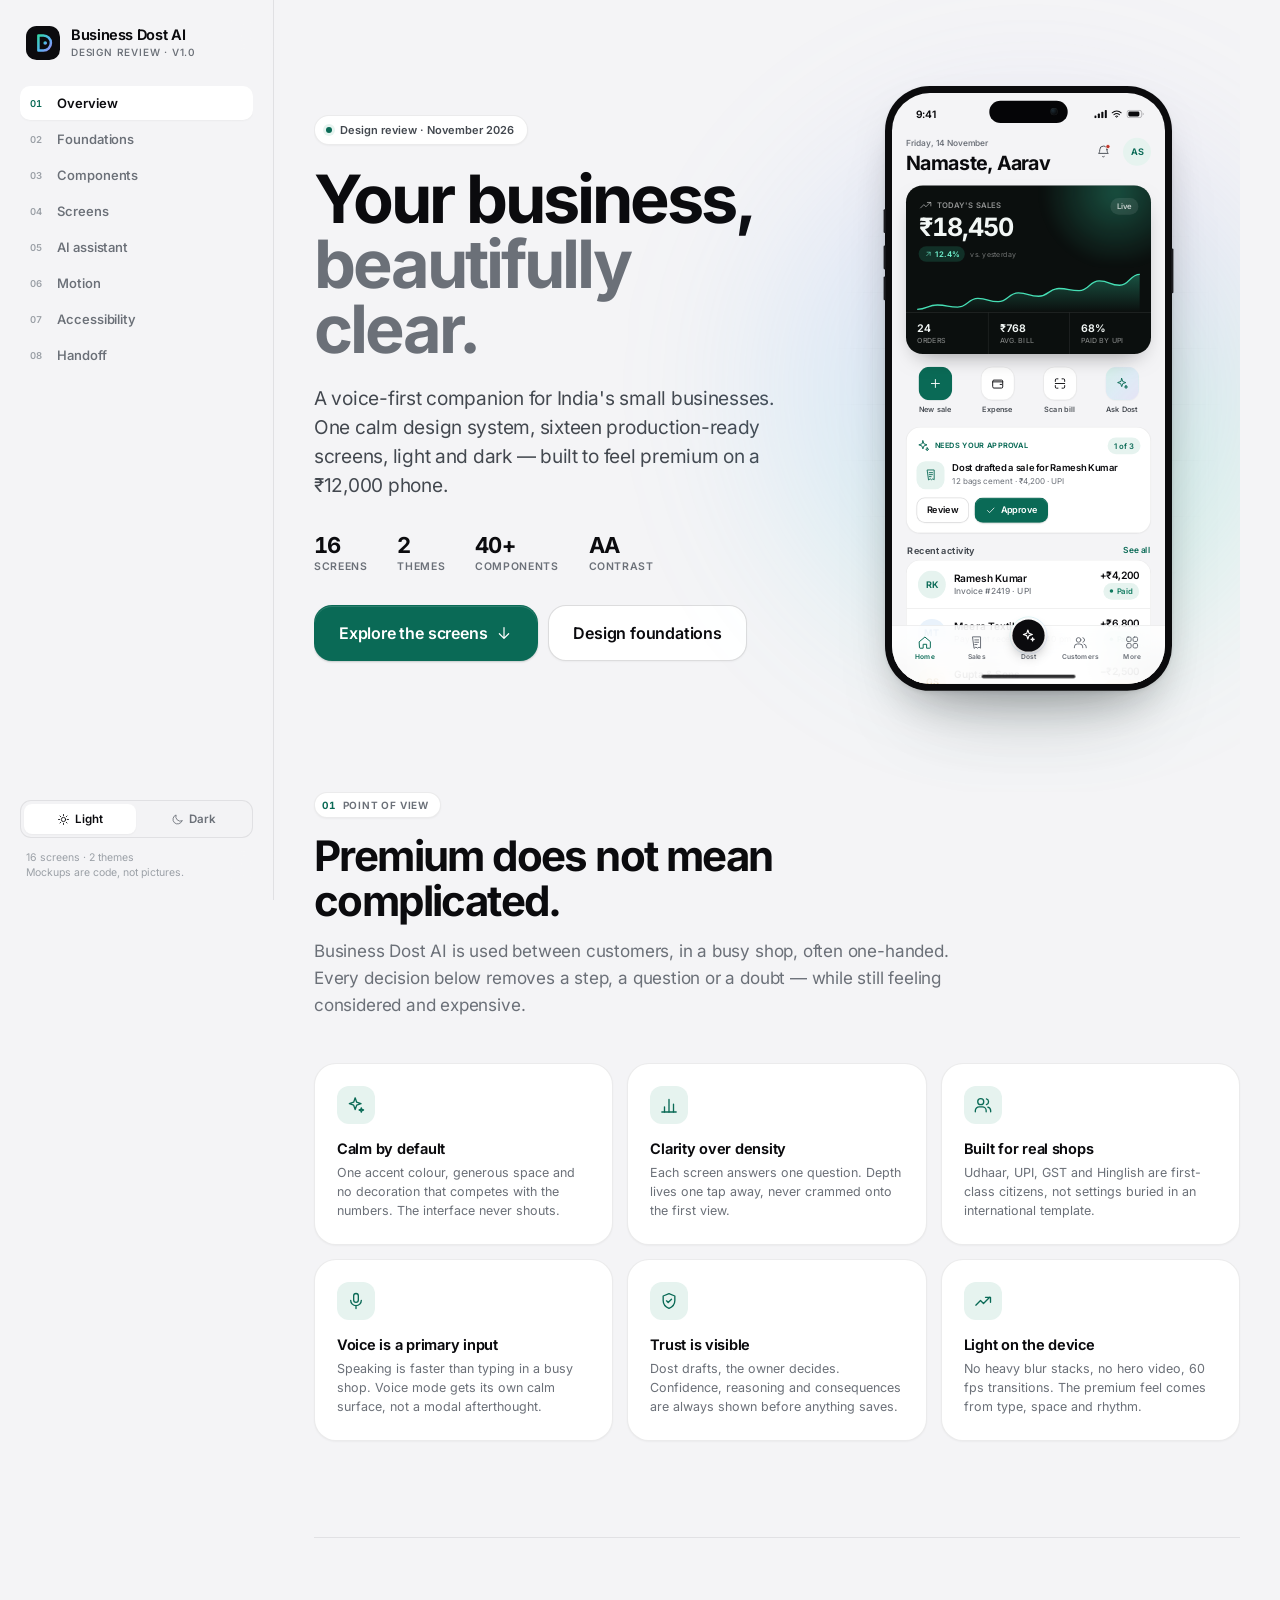
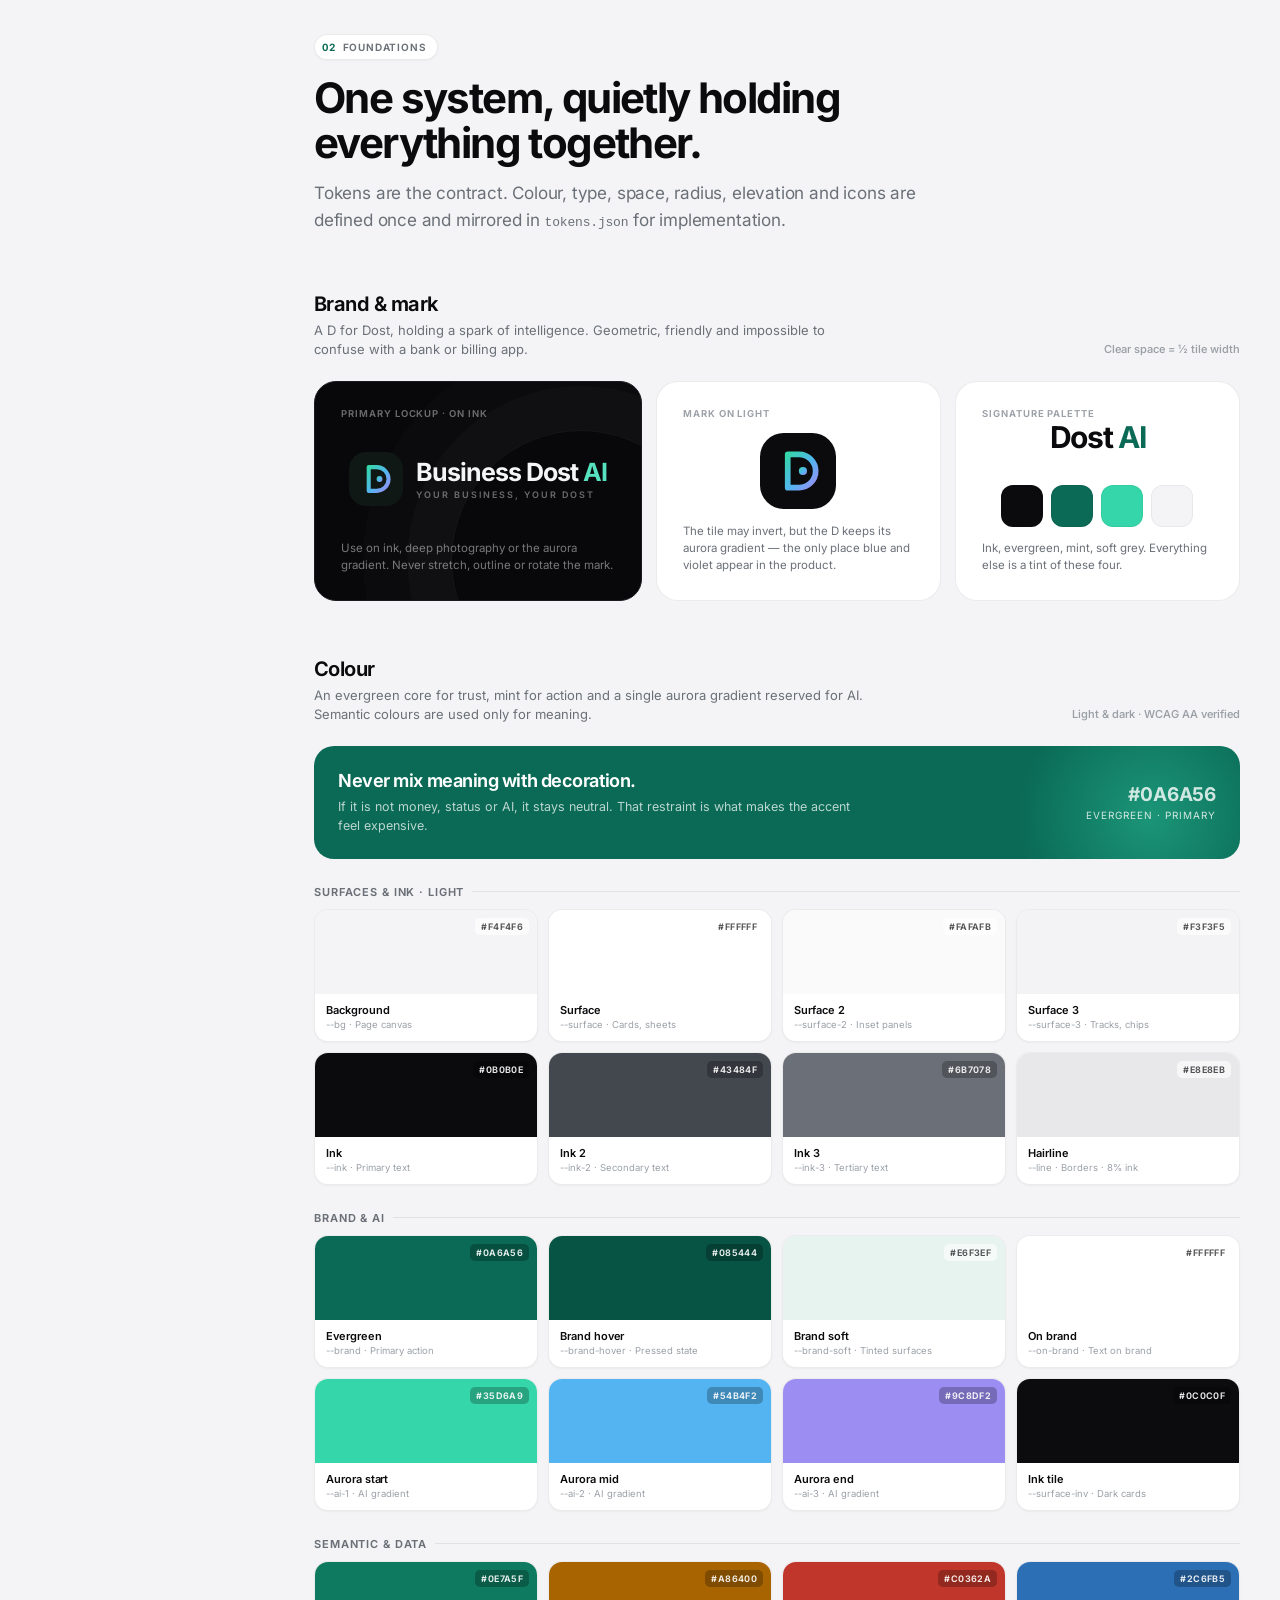
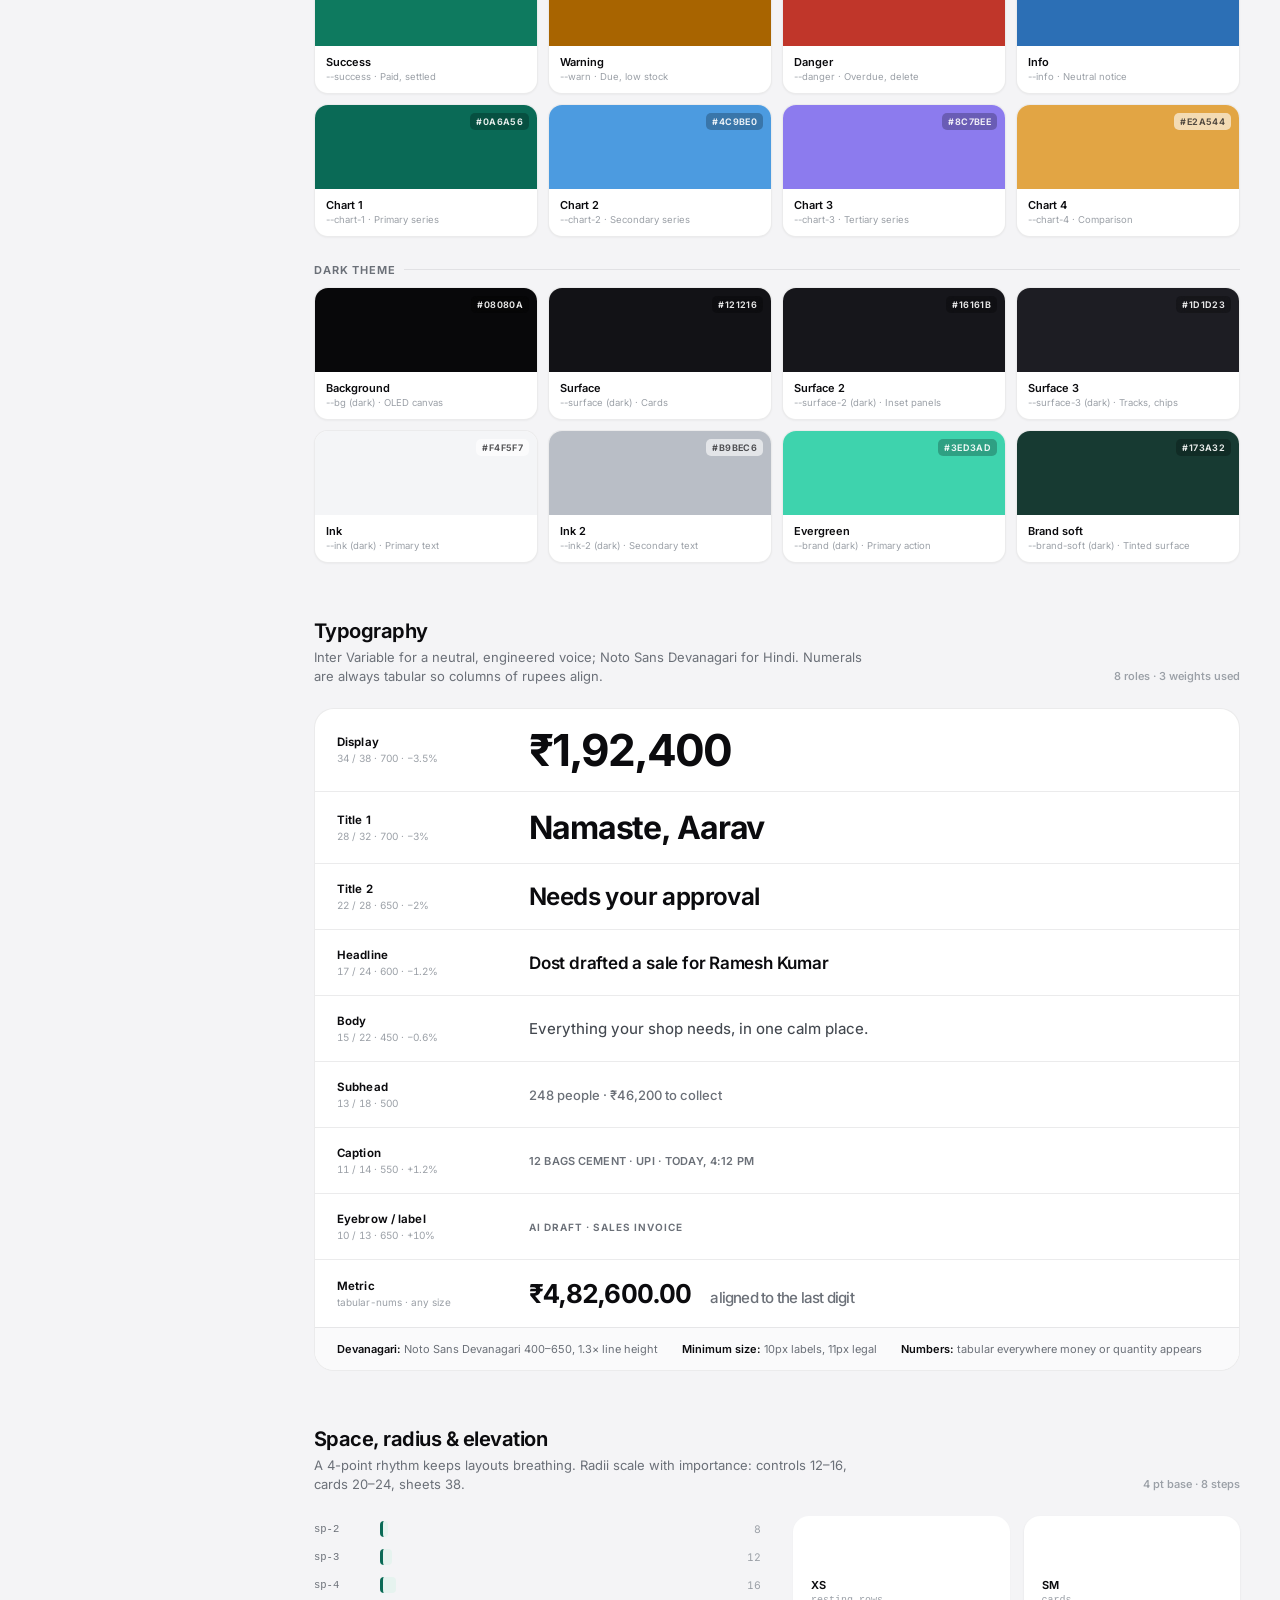
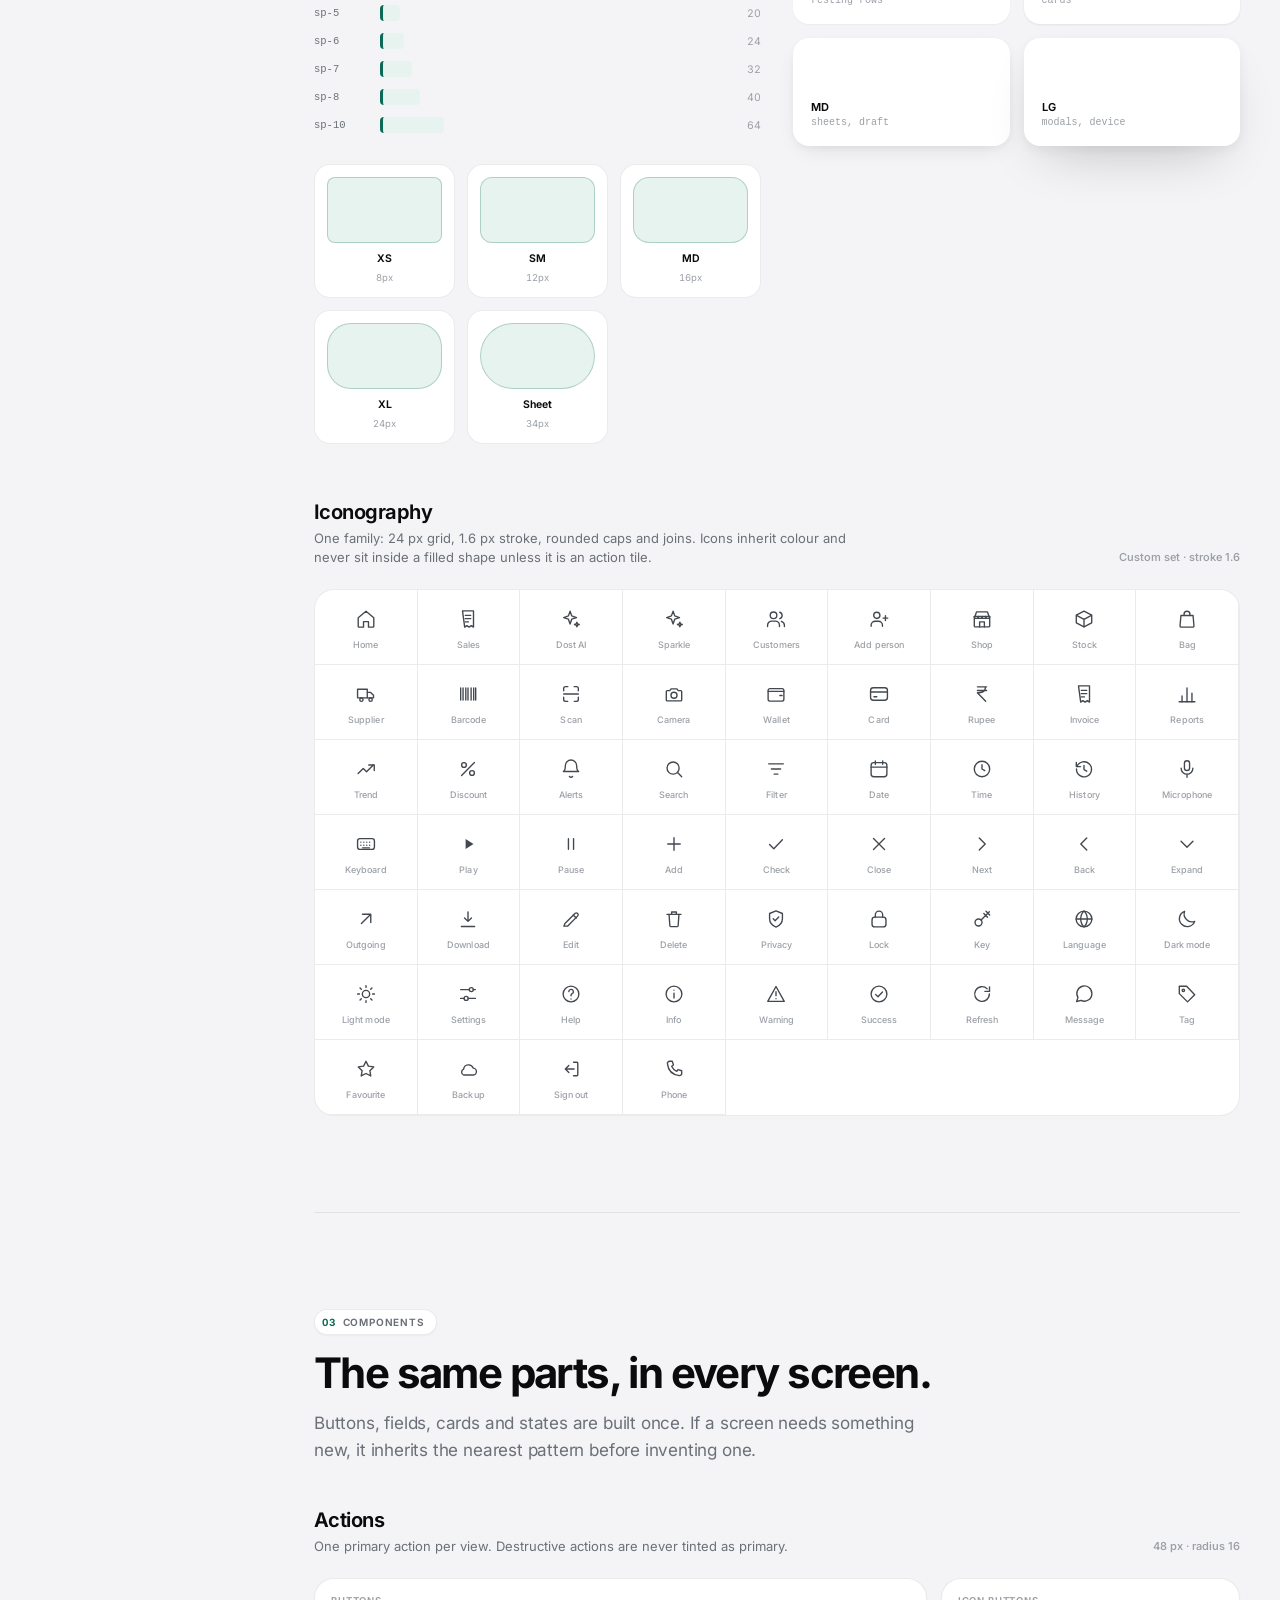
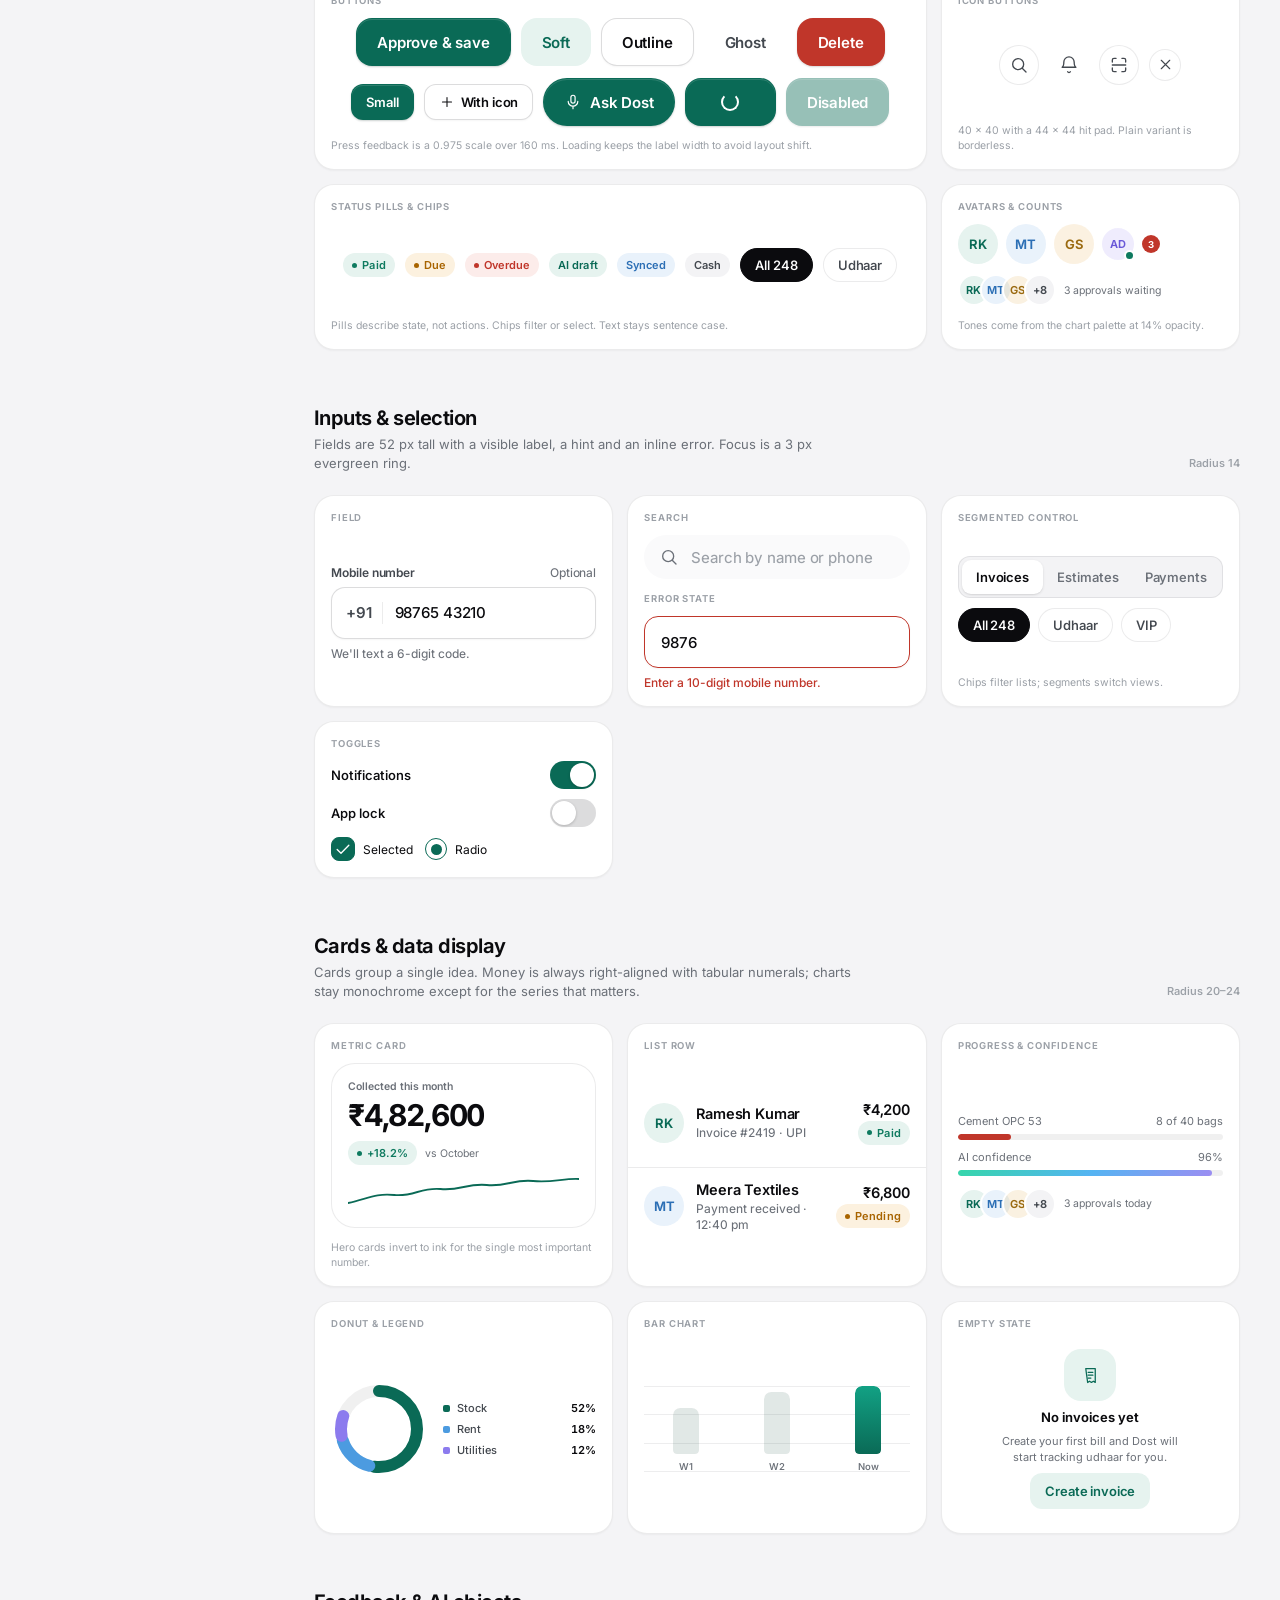
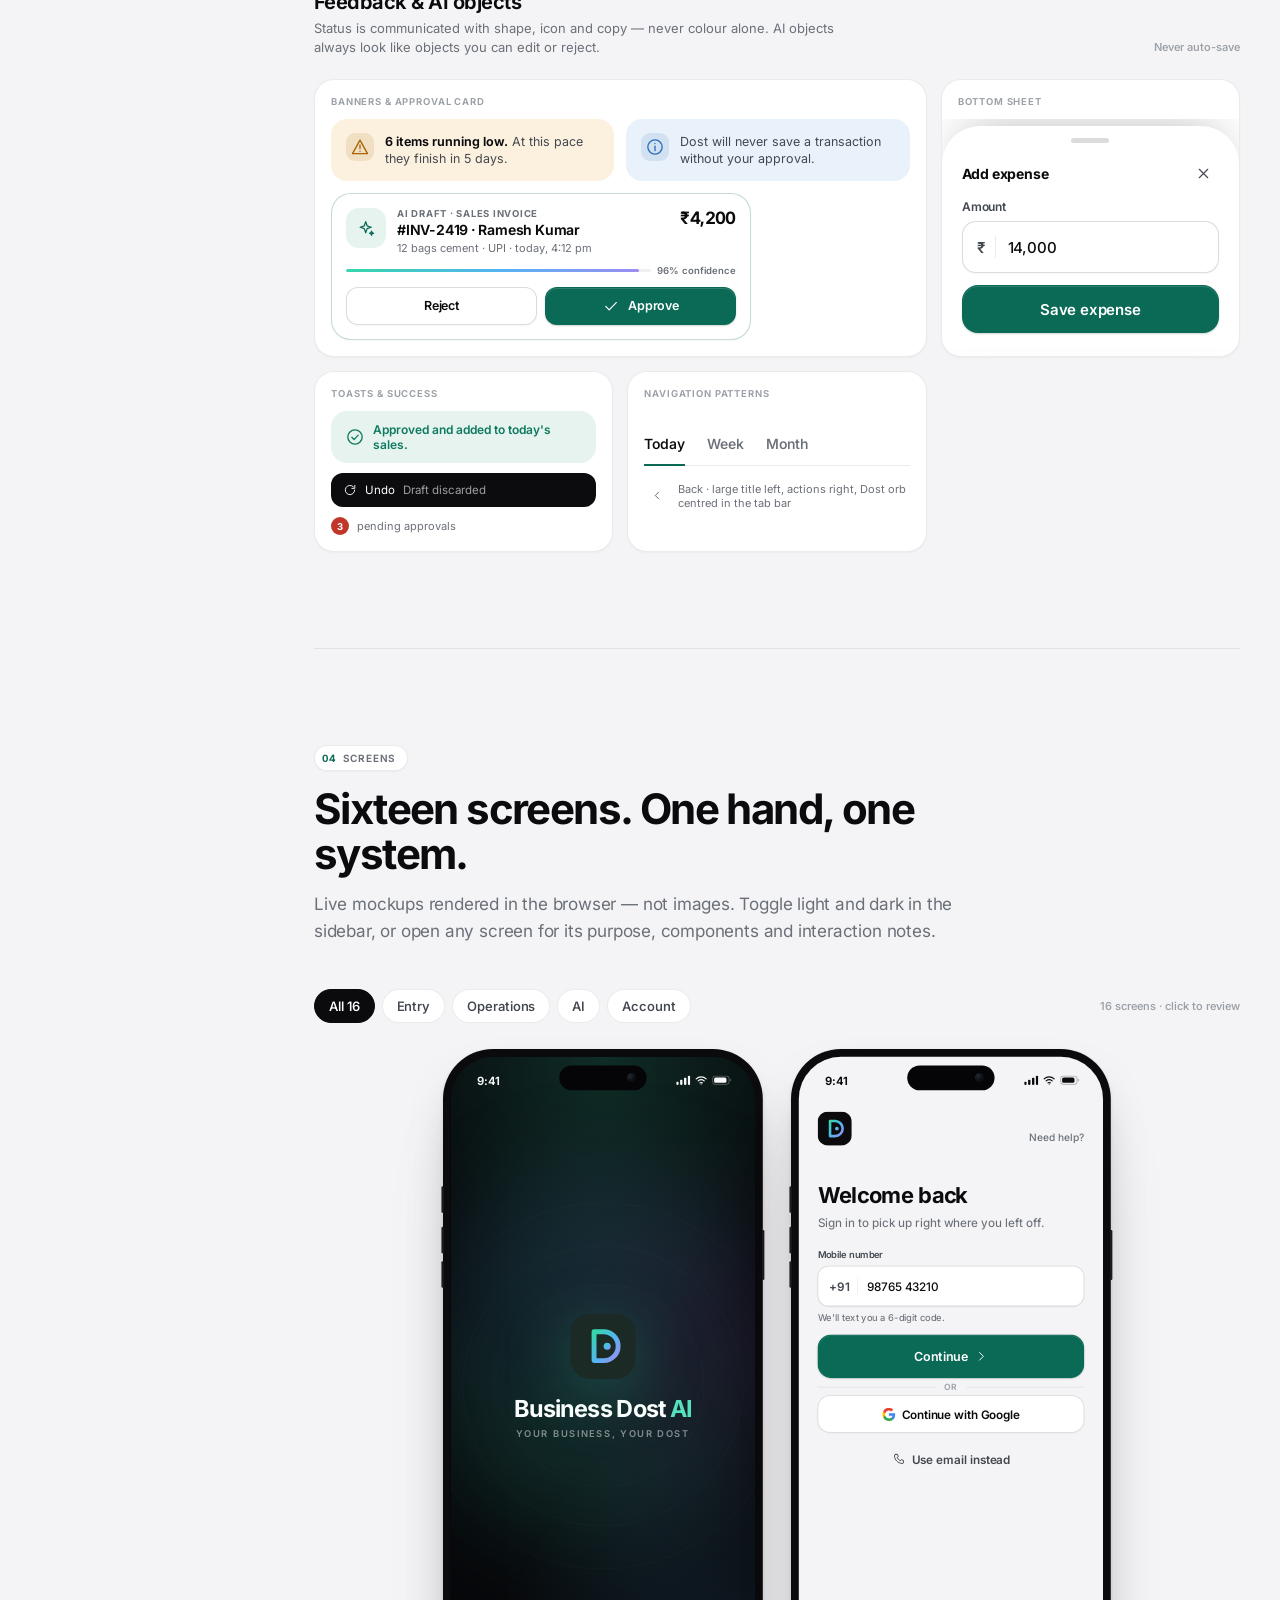
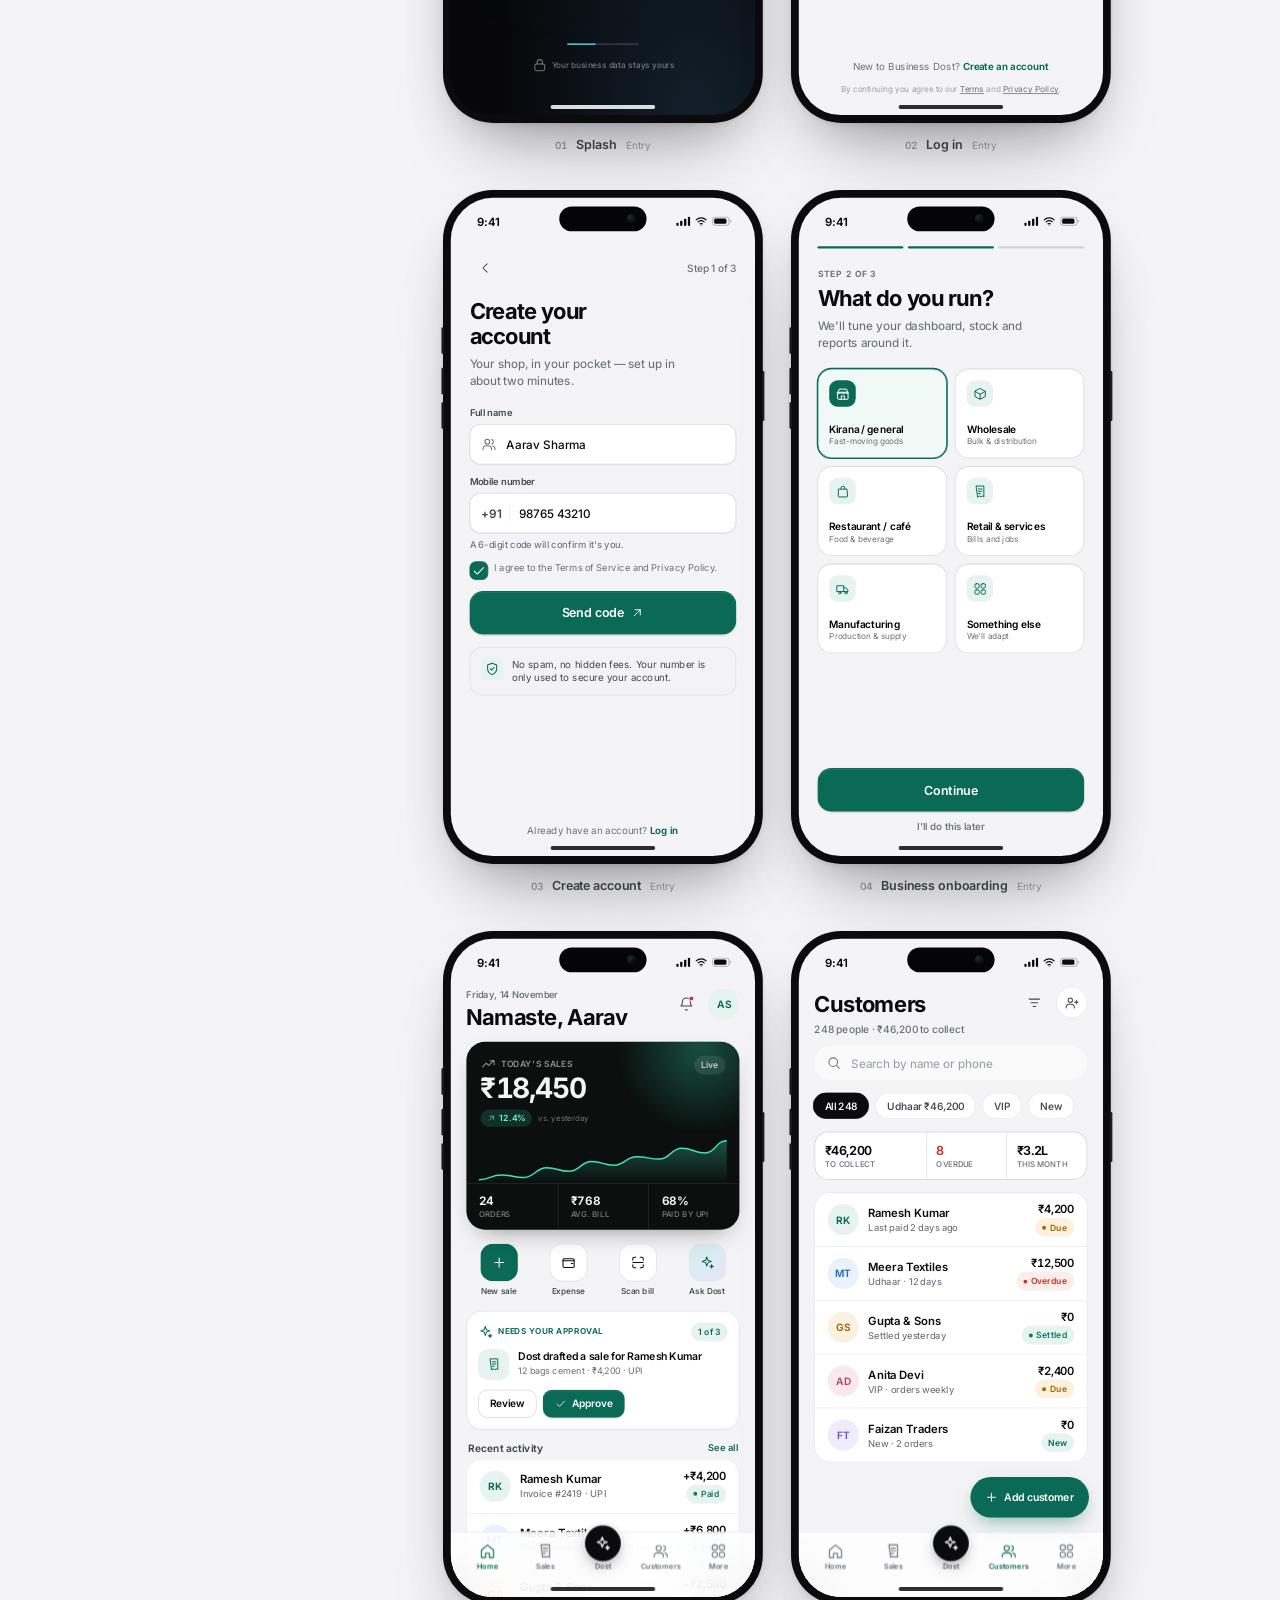
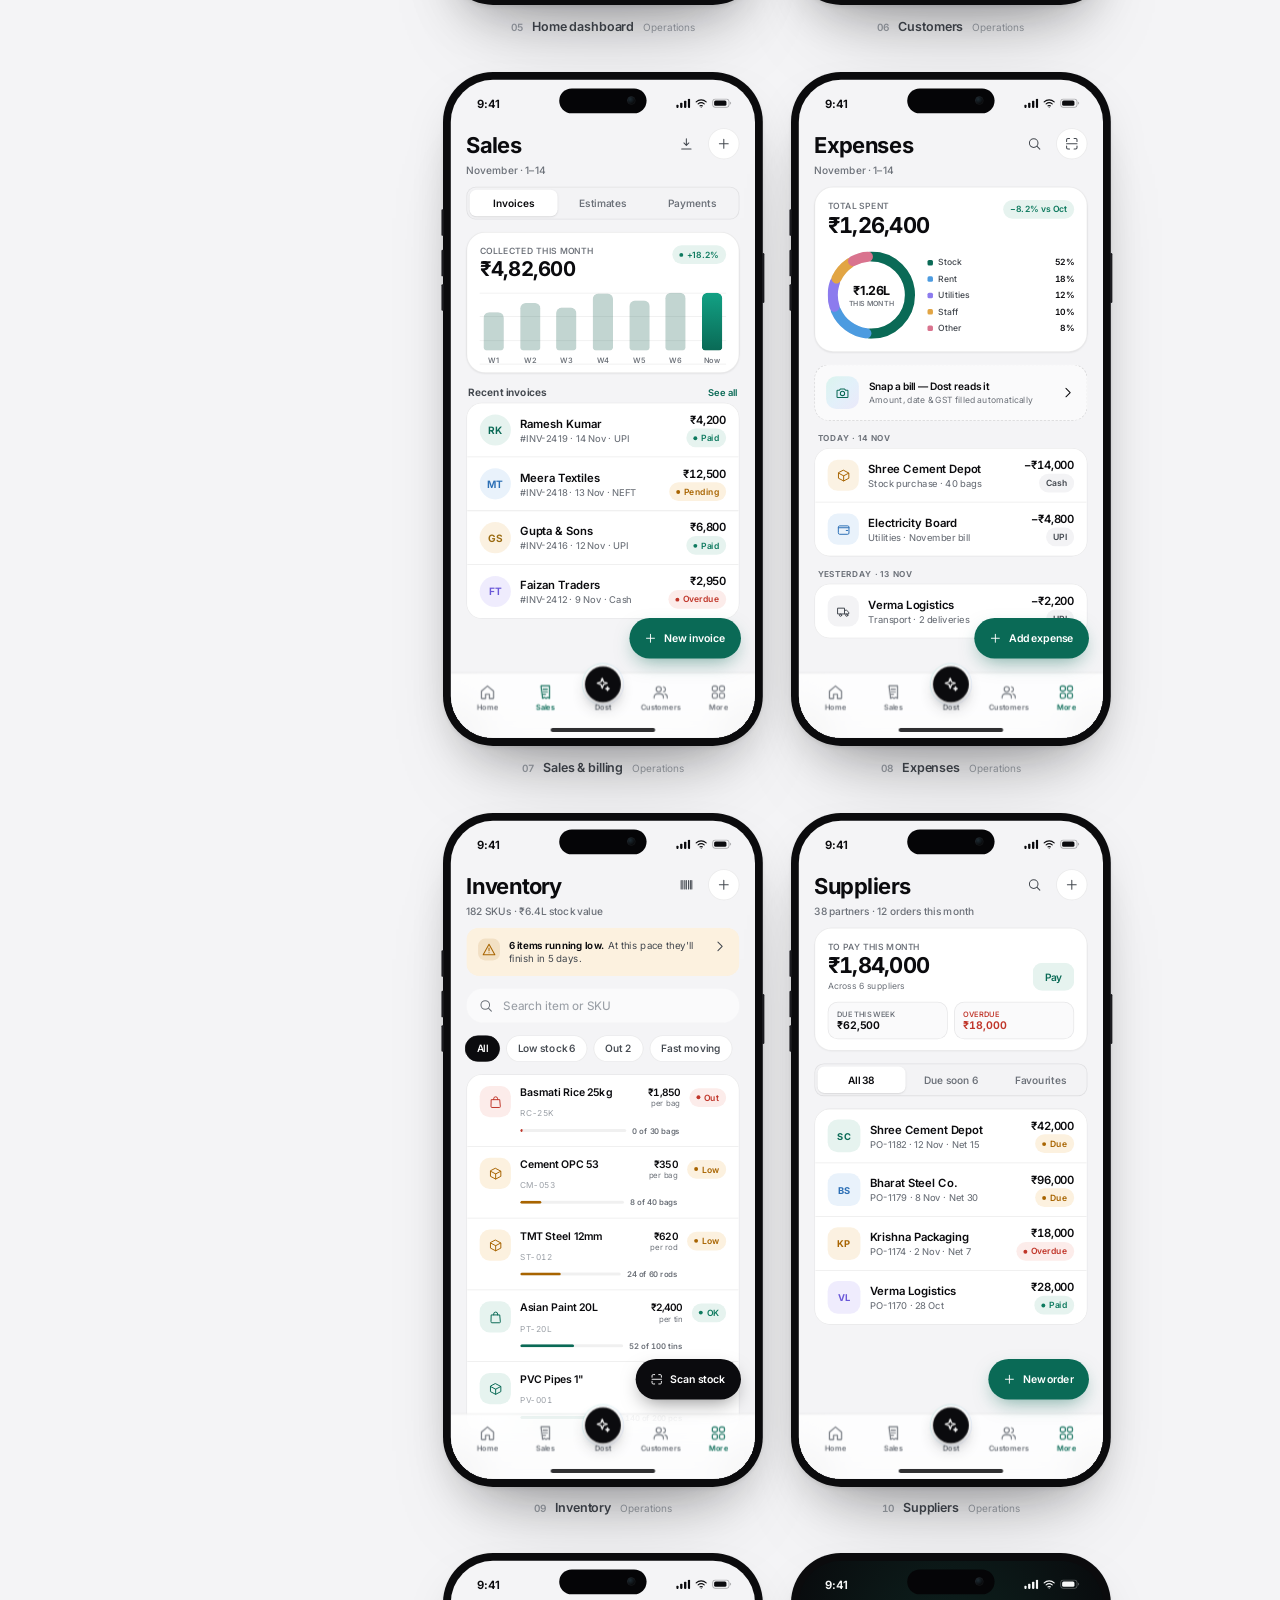
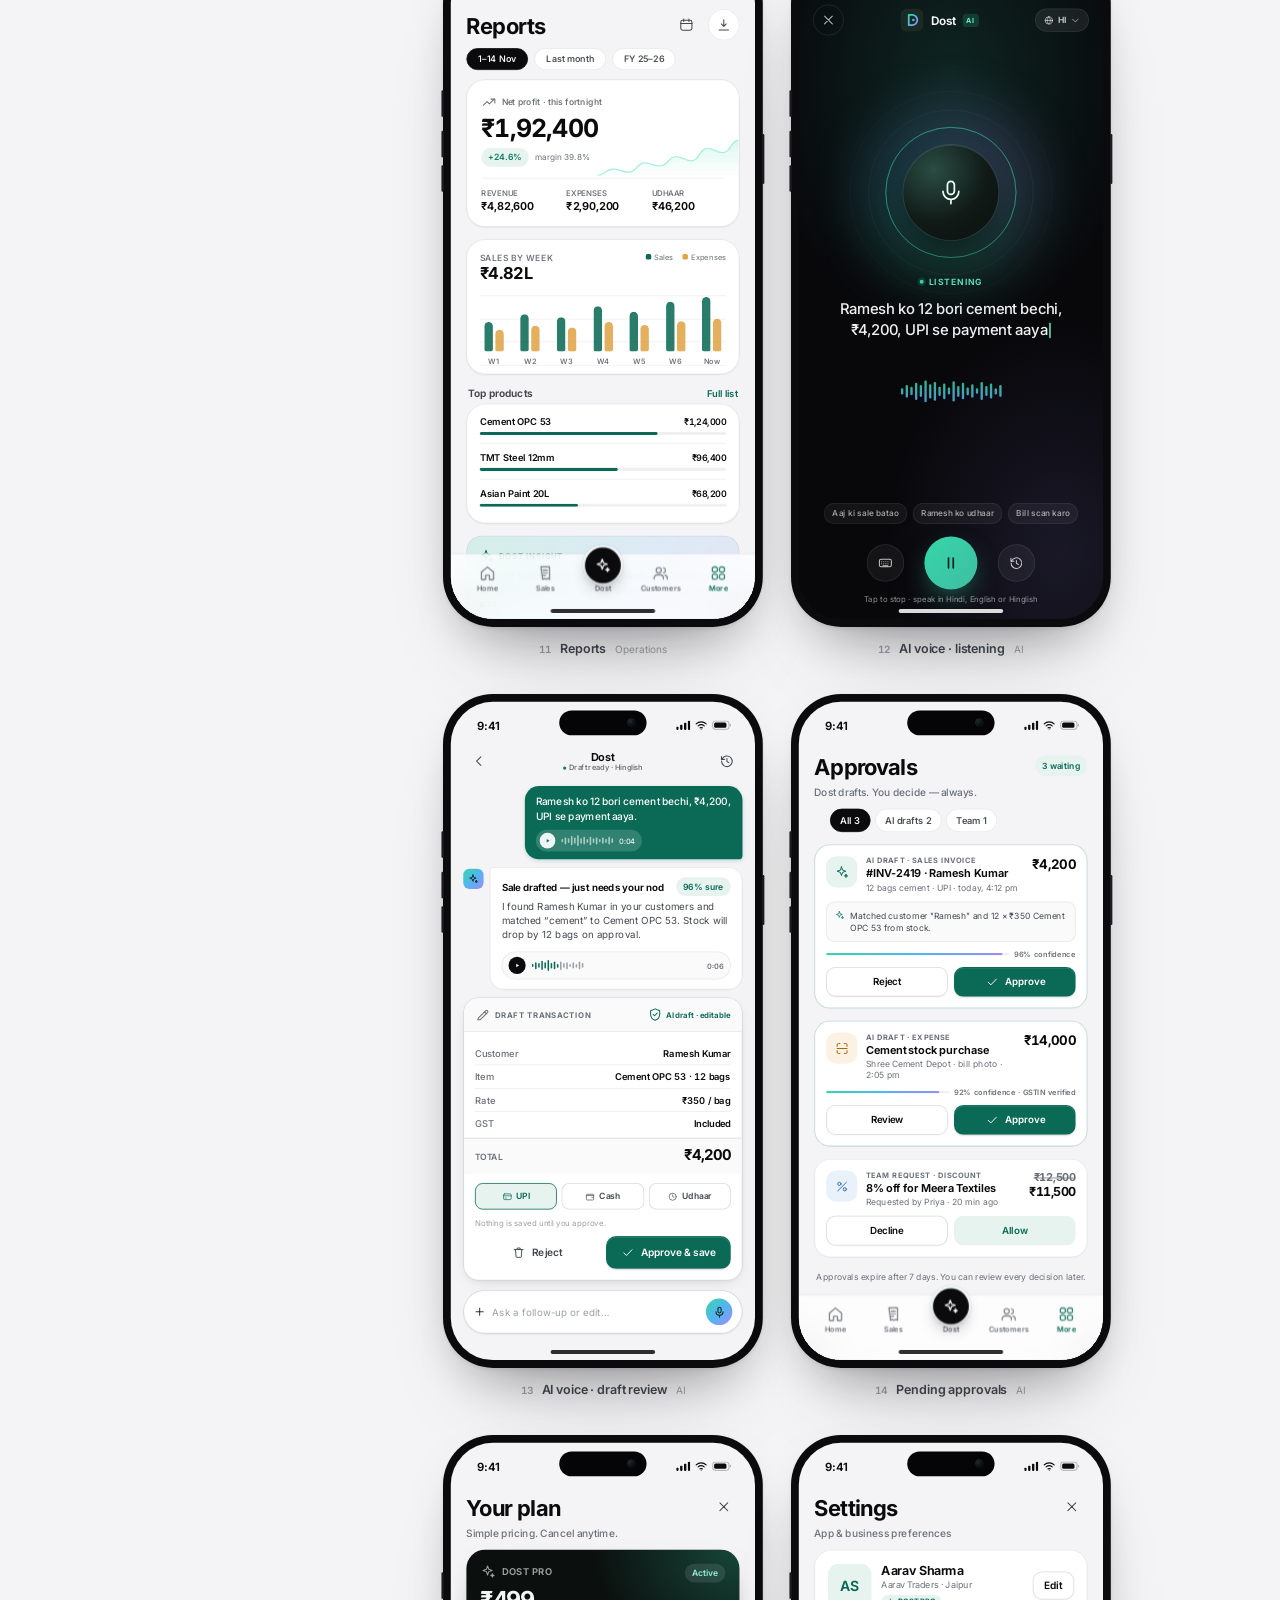
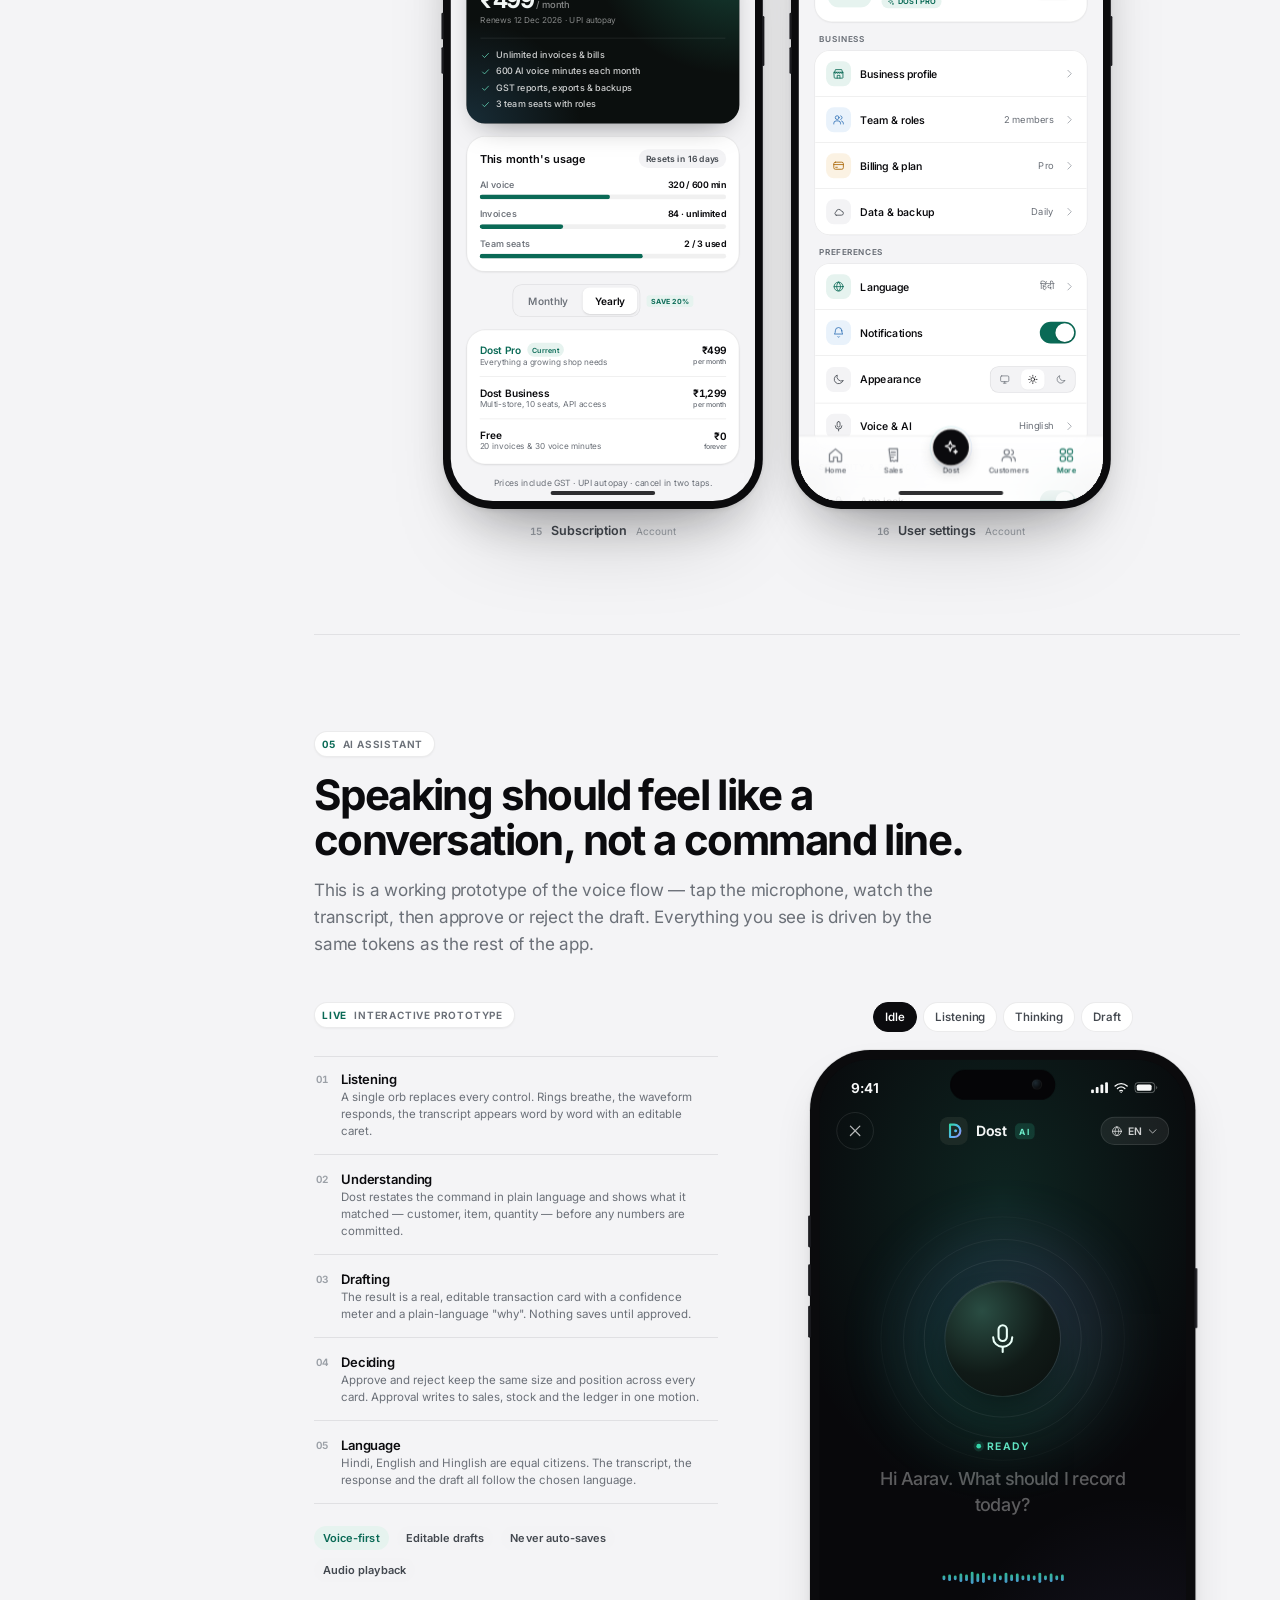
==== design/index.html @ 45ac6cde "Design system and 16 high-fidelity mockups for Business Dost AI - Original identity: D monogram, eve" ====
<!doctype html>
<html lang="en" data-theme="light">
<head>
<meta charset="utf-8" />
<meta name="viewport" content="width=device-width, initial-scale=1" />
<title>Business Dost AI — Design System & Screens</title>
<meta name="description" content="High-fidelity design system and screen mockups for Business Dost AI — a premium, voice-first companion for small businesses." />
<meta name="theme-color" content="#f4f4f6" media="(prefers-color-scheme: light)" />
<meta name="theme-color" content="#08080a" media="(prefers-color-scheme: dark)" />
<link rel="icon" href="data:image/svg+xml,%3Csvg xmlns='http://www.w3.org/2000/svg' viewBox='0 0 40 40'%3E%3Crect width='40' height='40' rx='12.5' fill='%230b0b0e'/%3E%3Ccircle cx='20' cy='20' r='9.2' fill='none' stroke='%2335d6a9' stroke-width='2.6' stroke-linecap='round' stroke-dasharray='42 15.8' transform='rotate(4 20 20)'/%3E%3Ccircle cx='26.5' cy='13.5' r='2.6' fill='%2354b4f2'/%3E%3C/svg%3E" />
<link rel="preload" href="assets/fonts/inter-latin-wght-normal.woff2" as="font" type="font/woff2" crossorigin />
<link rel="stylesheet" href="css/tokens.css" />
<link rel="stylesheet" href="css/components.css" />
<link rel="stylesheet" href="css/screens.css" />
<link rel="stylesheet" href="css/site.css" />
</head>
<body>

<!-- ================= SVG sprite ================= -->
<svg width="0" height="0" style="position:absolute" aria-hidden="true" focusable="false">
  <defs>
    <linearGradient id="g-mark" x1="0" y1="0" x2="1" y2="1">
      <stop offset="0" stop-color="#35d6a9"/>
      <stop offset=".55" stop-color="#54b4f2"/>
      <stop offset="1" stop-color="#9c8df2"/>
    </linearGradient>
  </defs>
  <symbol id="logo" viewBox="0 0 40 40">
    <rect width="40" height="40" rx="12.5" fill="currentColor"/>
    <path d="M14.6 11.2h5.9a8.8 8.8 0 0 1 0 17.6h-5.9z" fill="none" stroke="url(#g-mark)" stroke-width="3" stroke-linecap="round" stroke-linejoin="round"/>
    <circle cx="22.6" cy="20" r="2.15" fill="url(#g-mark)"/>
  </symbol>

  <symbol id="i-home" viewBox="0 0 24 24"><path d="M3.5 10.6 12 3.5l8.5 7.1V20a.9.9 0 0 1-.9.9h-4.9v-6.1H9.3v6.1H4.4a.9.9 0 0 1-.9-.9z"/></symbol>
  <symbol id="i-sales" viewBox="0 0 24 24"><path d="M6 3.2h12v17.6l-2.4-1.6-2.4 1.6-2.4-1.6-2.4 1.6z"/><path d="M9 8h6M9 11.6h6M9 15.2h3.5"/></symbol>
  <symbol id="i-ai" viewBox="0 0 24 24"><path d="M11 3.4 12.8 8.6 18 10.4l-5.2 1.8L11 17.4 9.2 12.2 4 10.4l5.2-1.8z"/><path d="m18.4 15.4.7 1.9 1.9.7-1.9.7-.7 1.9-.7-1.9-1.9-.7 1.9-.7z"/></symbol>
  <symbol id="i-sparkles" viewBox="0 0 24 24"><path d="M11 3.4 12.8 8.6 18 10.4l-5.2 1.8L11 17.4 9.2 12.2 4 10.4l5.2-1.8z"/><path d="m18.4 15.4.7 1.9 1.9.7-1.9.7-.7 1.9-.7-1.9-1.9-.7 1.9-.7z"/></symbol>
  <symbol id="i-users" viewBox="0 0 24 24"><circle cx="9.3" cy="8" r="3.6"/><path d="M2.8 20.2v-1.3a4.6 4.6 0 0 1 4.6-4.6h3.8a4.6 4.6 0 0 1 4.6 4.6v1.3"/><path d="M16.1 4.6a3.6 3.6 0 0 1 0 6.9"/><path d="M21.2 20.2v-1.3a4.6 4.6 0 0 0-3.4-4.4"/></symbol>
  <symbol id="i-more" viewBox="0 0 24 24"><rect x="3.5" y="3.5" width="7" height="7" rx="2.2"/><rect x="13.5" y="3.5" width="7" height="7" rx="2.2"/><rect x="3.5" y="13.5" width="7" height="7" rx="2.2"/><rect x="13.5" y="13.5" width="7" height="7" rx="2.2"/></symbol>
  <symbol id="i-bell" viewBox="0 0 24 24"><path d="M18.2 8.4a6.2 6.2 0 1 0-12.4 0c0 5.2-2.1 6.3-2.1 6.3h16.6s-2.1-1.1-2.1-6.3z"/><path d="M10.3 20.1a2 2 0 0 0 3.4 0"/></symbol>
  <symbol id="i-search" viewBox="0 0 24 24"><circle cx="11" cy="11" r="6.6"/><path d="M20.4 20.4 16.2 16.2"/></symbol>
  <symbol id="i-chevron-right" viewBox="0 0 24 24"><path d="m9 5.5 6.5 6.5L9 18.5"/></symbol>
  <symbol id="i-chevron-left" viewBox="0 0 24 24"><path d="M15 5.5 8.5 12 15 18.5"/></symbol>
  <symbol id="i-chevron-down" viewBox="0 0 24 24"><path d="m5.5 9 6.5 6.5L18.5 9"/></symbol>
  <symbol id="i-close" viewBox="0 0 24 24"><path d="M6 6l12 12M18 6 6 18"/></symbol>
  <symbol id="i-plus" viewBox="0 0 24 24"><path d="M12 5.2v13.6M5.2 12h13.6"/></symbol>
  <symbol id="i-check" viewBox="0 0 24 24"><path d="m5 12.6 4.6 4.6L19 7.4"/></symbol>
  <symbol id="i-arrow-up-right" viewBox="0 0 24 24"><path d="M7 17 17.2 6.8M8.2 6.8h9v9"/></symbol>
  <symbol id="i-arrow-down" viewBox="0 0 24 24"><path d="M12 4.8v14.4M5.8 13l6.2 6.2L18.2 13"/></symbol>
  <symbol id="i-phone" viewBox="0 0 24 24"><path d="M7.2 3.6h2.9l1.3 4-2 1.4a11.5 11.5 0 0 0 5.6 5.6l1.4-2 4 1.3v2.9a2.4 2.4 0 0 1-2.6 2.4C10.5 18.4 5.6 13.5 4.8 6.2A2.4 2.4 0 0 1 7.2 3.6z"/></symbol>
  <symbol id="i-shield" viewBox="0 0 24 24"><path d="M12 3.2 19 6v5.4c0 4.6-3 7.8-7 9.4-4-1.6-7-4.8-7-9.4V6z"/><path d="m9 11.8 2 2 4-4"/></symbol>
  <symbol id="i-scan" viewBox="0 0 24 24"><path d="M4 8.5V6a2 2 0 0 1 2-2h2.5M15.5 4H18a2 2 0 0 1 2 2v2.5M20 15.5V18a2 2 0 0 1-2 2h-2.5M8.5 20H6a2 2 0 0 1-2-2v-2.5"/><path d="M4 12h16"/></symbol>
  <symbol id="i-camera" viewBox="0 0 24 24"><path d="M4.6 8.3h2.8l1.4-1.9h6.4l1.4 1.9h2.8a1 1 0 0 1 1 1v9.2a1 1 0 0 1-1 1H4.6a1 1 0 0 1-1-1V9.3a1 1 0 0 1 1-1z"/><circle cx="12" cy="13.4" r="3.3"/></symbol>
  <symbol id="i-wallet" viewBox="0 0 24 24"><path d="M3.4 8.2a2 2 0 0 1 2-2h13.2a2 2 0 0 1 2 2v9.6a2 2 0 0 1-2 2H5.4a2 2 0 0 1-2-2z"/><path d="M3.4 9.2h17.2"/><path d="M16.2 13.6h2.4"/></symbol>
  <symbol id="i-card" viewBox="0 0 24 24"><rect x="2.8" y="5.2" width="18.4" height="13.6" rx="3"/><path d="M2.8 9.8h18.4"/><path d="M6.4 15h3.2"/></symbol>
  <symbol id="i-box" viewBox="0 0 24 24"><path d="m12 3.4 8.4 4.4v8.4L12 20.6 3.6 16.2V7.8z"/><path d="M3.9 8 12 12.3 20.1 8M12 12.3v8.1"/></symbol>
  <symbol id="i-bag" viewBox="0 0 24 24"><path d="M5.4 8.2h13.2l1 11.2a1.4 1.4 0 0 1-1.4 1.5H5.8a1.4 1.4 0 0 1-1.4-1.5z"/><path d="M8.8 8.2V6.8a3.2 3.2 0 0 1 6.4 0v1.4"/></symbol>
  <symbol id="i-truck" viewBox="0 0 24 24"><path d="M2.8 6.8h10.6v9.4H2.8z"/><path d="M13.4 10.2h3.4l3.4 3.2v2.8h-6.8"/><circle cx="7" cy="18.2" r="1.8"/><circle cx="17" cy="18.2" r="1.8"/></symbol>
  <symbol id="i-chart" viewBox="0 0 24 24"><path d="M3.4 20.4h17.2"/><path d="M6.6 20.4v-6.2M12 20.4V5.4M17.4 20.4v-9.4"/></symbol>
  <symbol id="i-store" viewBox="0 0 24 24"><path d="M4.4 9.2 6 4.2h12l1.6 5"/><path d="M3.6 9.2h16.8v10.4a1 1 0 0 1-1 1H4.6a1 1 0 0 1-1-1z"/><path d="M9.4 20.6v-5.4h5.2v5.4"/><path d="M3.6 9.2a2.1 2.1 0 0 0 4.2 0 2.1 2.1 0 0 0 4.2 0 2.1 2.1 0 0 0 4.2 0 2.1 2.1 0 0 0 4.2 0"/></symbol>
  <symbol id="i-filter" viewBox="0 0 24 24"><path d="M4 6.4h16M7 12h10M10 17.6h4"/></symbol>
  <symbol id="i-download" viewBox="0 0 24 24"><path d="M12 4.2v10.2M8.2 10.8 12 14.6l3.8-3.8"/><path d="M4.8 20.2h14.4"/></symbol>
  <symbol id="i-history" viewBox="0 0 24 24"><path d="M3.6 4.8v4.6h4.6"/><path d="M4.4 9.2A8.2 8.2 0 1 1 3.8 12"/><path d="M12 8.2v4.4l3 1.8"/></symbol>
  <symbol id="i-clock" viewBox="0 0 24 24"><circle cx="12" cy="12" r="8.4"/><path d="M12 7.4V12l3 1.8"/></symbol>
  <symbol id="i-play" viewBox="0 0 24 24"><path d="M9.4 6.6 18 12l-8.6 5.4z" fill="currentColor" stroke="none"/></symbol>
  <symbol id="i-pause" viewBox="0 0 24 24"><path d="M9.2 6.2v11.6M14.8 6.2v11.6"/></symbol>
  <symbol id="i-mic" viewBox="0 0 24 24"><rect x="9.2" y="3" width="5.6" height="10.6" rx="2.8"/><path d="M5.6 11.2a6.4 6.4 0 0 0 12.8 0M12 17.6v3.4"/></symbol>
  <symbol id="i-keyboard" viewBox="0 0 24 24"><rect x="2.8" y="6.2" width="18.4" height="11.6" rx="2.6"/><path d="M6.4 10h.01M9.6 10h.01M12.8 10h.01M16 10h.01M6.4 13.4h.01M9.6 13.4h.01M12.8 13.4h.01M16 13.4h.01M8.2 16.2h7.6"/></symbol>
  <symbol id="i-globe" viewBox="0 0 24 24"><circle cx="12" cy="12" r="8.6"/><path d="M3.4 12h17.2"/><path d="M12 3.4c2.4 2.3 3.6 5.2 3.6 8.6s-1.2 6.3-3.6 8.6c-2.4-2.3-3.6-5.2-3.6-8.6S9.6 5.7 12 3.4z"/></symbol>
  <symbol id="i-moon" viewBox="0 0 24 24"><path d="M20.4 14.6A8.6 8.6 0 0 1 9.4 3.6a8.6 8.6 0 1 0 11 11z"/></symbol>
  <symbol id="i-sun" viewBox="0 0 24 24"><circle cx="12" cy="12" r="4"/><path d="M12 2.8v2M12 19.2v2M2.8 12h2M19.2 12h2M5.5 5.5l1.4 1.4M17.1 17.1l1.4 1.4M18.5 5.5l-1.4 1.4M6.9 17.1l-1.4 1.4"/></symbol>
  <symbol id="i-settings" viewBox="0 0 24 24"><path d="M4 7.2h9.4M17.8 7.2h2.2M4 16.8h3.8M12.2 16.8h7.8"/><circle cx="15.6" cy="7.2" r="2.2"/><circle cx="10" cy="16.8" r="2.2"/></symbol>
  <symbol id="i-lock" viewBox="0 0 24 24"><rect x="4.4" y="10" width="15.2" height="10.6" rx="3"/><path d="M8 10V7.4a4 4 0 0 1 8 0V10"/></symbol>
  <symbol id="i-help" viewBox="0 0 24 24"><circle cx="12" cy="12" r="8.6"/><path d="M9.6 9.4a2.5 2.5 0 1 1 3.6 2.3c-.9.5-1.2 1-1.2 1.9v.4"/><path d="M12 17.4h.01"/></symbol>
  <symbol id="i-logout" viewBox="0 0 24 24"><path d="M14.8 4.6h3.6a1 1 0 0 1 1 1v12.8a1 1 0 0 1-1 1h-3.6"/><path d="M9.6 15.8 5.8 12l3.8-3.8M5.8 12h9.6"/></symbol>
  <symbol id="i-trending-up" viewBox="0 0 24 24"><path d="M3.4 17 9 11.4l3.6 3.6 7.4-7.4"/><path d="M15 7.6h6v6"/></symbol>
  <symbol id="i-calendar" viewBox="0 0 24 24"><rect x="3.4" y="5" width="17.2" height="15.4" rx="3"/><path d="M8 3.2v3.6M16 3.2v3.6M3.4 10h17.2"/></symbol>
  <symbol id="i-user-plus" viewBox="0 0 24 24"><circle cx="9.6" cy="8" r="3.4"/><path d="M3.4 20v-1.2a4.4 4.4 0 0 1 4.4-4.4h3.6a4.4 4.4 0 0 1 4.4 4.4V20"/><path d="M19 8.4v5.2M16.4 11h5.2"/></symbol>
  <symbol id="i-rupee" viewBox="0 0 24 24"><path d="M7 4.2h10M7 8.2h10M15.8 4.2c0 4.2-3.2 6.4-7.2 6.4H7l9 9.2"/></symbol>
  <symbol id="i-barcode" viewBox="0 0 24 24"><path d="M4 5.4v13.2M6.6 5.4v13.2M9.6 5.4v13.2M12 5.4v13.2M15.4 5.4v13.2M18.2 5.4v13.2M20.4 5.4v13.2"/></symbol>
  <symbol id="i-percent" viewBox="0 0 24 24"><path d="M19 5 5 19"/><circle cx="7.6" cy="7.6" r="2.6"/><circle cx="16.4" cy="16.4" r="2.6"/></symbol>
  <symbol id="i-edit" viewBox="0 0 24 24"><path d="M4.2 19.8h4L19.4 8.6a2 2 0 0 0-2.8-2.8L5.4 17z"/><path d="M14.6 7.8 17.8 11"/></symbol>
  <symbol id="i-trash" viewBox="0 0 24 24"><path d="M4.4 7h15.2M9.4 7V4.4h5.2V7"/><path d="M6.6 7l.9 12.4a1 1 0 0 0 1 .9h7a1 1 0 0 0 1-.9L17.4 7"/></symbol>
  <symbol id="i-cloud" viewBox="0 0 24 24"><path d="M7.4 18.6h9.8a3.8 3.8 0 0 0 .4-7.6 5.4 5.4 0 0 0-10.4 1.2 3.4 3.4 0 0 0 .2 6.4z"/></symbol>
  <symbol id="i-alert" viewBox="0 0 24 24"><path d="M12 3.8 21 20H3z"/><path d="M12 9.6v4.2"/><path d="M12 17.1h.01"/></symbol>
  <symbol id="i-monitor" viewBox="0 0 24 24"><rect x="3" y="4.2" width="18" height="12.6" rx="2.4"/><path d="M9 20.2h6M12 16.8v3.4"/></symbol>
  <symbol id="i-info" viewBox="0 0 24 24"><circle cx="12" cy="12" r="8.6"/><path d="M12 11v5.4"/><path d="M12 7.8h.01"/></symbol>
  <symbol id="i-check-circle" viewBox="0 0 24 24"><circle cx="12" cy="12" r="8.6"/><path d="m8.2 12.4 2.7 2.7 4.9-5.3"/></symbol>
  <symbol id="i-refresh" viewBox="0 0 24 24"><path d="M20 12a8 8 0 1 1-2.3-5.6"/><path d="M20.2 4.2v5h-5"/></symbol>
  <symbol id="i-message" viewBox="0 0 24 24"><path d="M20.6 11.6a8.2 8.2 0 0 1-11.9 7.3L4 20.2l1.4-4.5a8.2 8.2 0 1 1 15.2-4.1z"/></symbol>
  <symbol id="i-tag" viewBox="0 0 24 24"><path d="M20.4 12.8 12.6 20.6 3.6 11.6V3.6h8z"/><circle cx="8" cy="8" r="1.3"/></symbol>
  <symbol id="i-star" viewBox="0 0 24 24"><path d="m12 3.6 2.6 5.3 5.8.8-4.2 4.1 1 5.8-5.2-2.7-5.2 2.7 1-5.8-4.2-4.1 5.8-.8z"/></symbol>
  <symbol id="i-key" viewBox="0 0 24 24"><circle cx="8.2" cy="15.8" r="3.8"/><path d="m11 13 9-9M16.4 3.6 20.4 7.6M14 6l4 4"/></symbol>
</svg>

<a class="skip-link" href="#main">Skip to content</a>

<div class="shell">
  <!-- ================= Sidebar ================= -->
  <aside class="rail" aria-label="Design review navigation">
    <div class="rail__brand">
      <svg class="rail__mark" viewBox="0 0 40 40" aria-hidden="true"><use href="#logo"/></svg>
      <div class="rail__name">Business Dost AI<small>Design review · v1.0</small></div>
    </div>
    <nav class="rail__nav">
      <a class="navlink" href="#overview"><span class="navlink__num">01</span>Overview</a>
      <a class="navlink" href="#foundations"><span class="navlink__num">02</span>Foundations</a>
      <a class="navlink" href="#components"><span class="navlink__num">03</span>Components</a>
      <a class="navlink" href="#screens"><span class="navlink__num">04</span>Screens</a>
      <a class="navlink" href="#assistant"><span class="navlink__num">05</span>AI assistant</a>
      <a class="navlink" href="#motion"><span class="navlink__num">06</span>Motion</a>
      <a class="navlink" href="#accessibility"><span class="navlink__num">07</span>Accessibility</a>
      <a class="navlink" href="#handoff"><span class="navlink__num">08</span>Handoff</a>
    </nav>
    <div class="rail__foot">
      <div class="rail__theme" role="group" aria-label="Colour theme">
        <button type="button" data-theme-set="light" aria-pressed="true" aria-label="Light theme"><svg class="i" aria-hidden="true"><use href="#i-sun"/></svg>Light</button>
        <button type="button" data-theme-set="dark" aria-pressed="false" aria-label="Dark theme"><svg class="i" aria-hidden="true"><use href="#i-moon"/></svg>Dark</button>
      </div>
      <p class="rail__meta">16 screens · 2 themes<br/>Mockups are code, not pictures.</p>
    </div>
  </aside>

  <!-- ================= Mobile nav ================= -->
  <div class="mobile-nav">
    <div class="mobile-nav__top">
      <div class="mobile-nav__brand">
        <svg class="rail__mark" viewBox="0 0 40 40" aria-hidden="true"><use href="#logo"/></svg>
        Business Dost AI
      </div>
      <div class="rail__theme" style="width:132px" role="group" aria-label="Colour theme">
        <button type="button" data-theme-set="light" aria-pressed="true" aria-label="Light theme"><svg class="i" aria-hidden="true"><use href="#i-sun"/></svg></button>
        <button type="button" data-theme-set="dark" aria-pressed="false" aria-label="Dark theme"><svg class="i" aria-hidden="true"><use href="#i-moon"/></svg></button>
      </div>
    </div>
    <div class="mobile-nav__scroll">
      <a class="navlink" href="#overview"><span class="navlink__num">01</span>Overview</a>
      <a class="navlink" href="#foundations"><span class="navlink__num">02</span>Foundations</a>
      <a class="navlink" href="#components"><span class="navlink__num">03</span>Components</a>
      <a class="navlink" href="#screens"><span class="navlink__num">04</span>Screens</a>
      <a class="navlink" href="#assistant"><span class="navlink__num">05</span>AI</a>
      <a class="navlink" href="#motion"><span class="navlink__num">06</span>Motion</a>
      <a class="navlink" href="#accessibility"><span class="navlink__num">07</span>Accessibility</a>
      <a class="navlink" href="#handoff"><span class="navlink__num">08</span>Handoff</a>
    </div>
  </div>

  <main class="main" id="main">
    <div class="wrap">

      <!-- ================= 01 Hero ================= -->
      <section class="hero" id="overview">
        <div class="hero__copy">
          <span class="hero__badge"><i></i>Design review · November 2026</span>
          <h1>Your business,<br/><span>beautifully clear.</span></h1>
          <p class="hero__tag">A voice-first companion for India's small businesses. One calm design system, sixteen production-ready screens, light and dark — built to feel premium on a ₹12,000 phone.</p>
          <div class="hero__meta">
            <div><b>16</b><span>Screens</span></div>
            <div><b>2</b><span>Themes</span></div>
            <div><b>40+</b><span>Components</span></div>
            <div><b>AA</b><span>Contrast</span></div>
          </div>
          <div class="hero__cta">
            <a class="btn btn--primary btn--lg" href="#screens">Explore the screens <svg class="i" aria-hidden="true"><use href="#i-arrow-down"/></svg></a>
            <a class="btn btn--outline btn--lg" href="#foundations">Design foundations</a>
          </div>
        </div>
        <div class="hero__stage" aria-hidden="true" inert>
          <div class="hero__aurora"></div>
          <div class="hero__grid"></div>
          <div class="hero__device device-slot" id="hero-phone"></div>
      </div>
      </section>

      <section class="sec sec--first" style="border-top:0;padding-top:0">
        <div class="sec-head">
          <span class="eyebrow"><b>01</b>Point of view</span>
          <h2>Premium does not mean complicated.</h2>
          <p class="sec__lead">Business Dost AI is used between customers, in a busy shop, often one-handed. Every decision below removes a step, a question or a doubt — while still feeling considered and expensive.</p>
        </div>
        <div class="principles">
          <article class="principle">
            <span class="principle__icon"><svg class="i" aria-hidden="true"><use href="#i-sparkles"/></svg></span>
            <h4>Calm by default</h4>
            <p>One accent colour, generous space and no decoration that competes with the numbers. The interface never shouts.</p>
          </article>
          <article class="principle">
            <span class="principle__icon"><svg class="i" aria-hidden="true"><use href="#i-chart"/></svg></span>
            <h4>Clarity over density</h4>
            <p>Each screen answers one question. Depth lives one tap away, never crammed onto the first view.</p>
          </article>
          <article class="principle">
            <span class="principle__icon"><svg class="i" aria-hidden="true"><use href="#i-users"/></svg></span>
            <h4>Built for real shops</h4>
            <p>Udhaar, UPI, GST and Hinglish are first-class citizens, not settings buried in an international template.</p>
          </article>
          <article class="principle">
            <span class="principle__icon"><svg class="i" aria-hidden="true"><use href="#i-mic"/></svg></span>
            <h4>Voice is a primary input</h4>
            <p>Speaking is faster than typing in a busy shop. Voice mode gets its own calm surface, not a modal afterthought.</p>
          </article>
          <article class="principle">
            <span class="principle__icon"><svg class="i" aria-hidden="true"><use href="#i-shield"/></svg></span>
            <h4>Trust is visible</h4>
            <p>Dost drafts, the owner decides. Confidence, reasoning and consequences are always shown before anything saves.</p>
          </article>
          <article class="principle">
            <span class="principle__icon"><svg class="i" aria-hidden="true"><use href="#i-trending-up"/></svg></span>
            <h4>Light on the device</h4>
            <p>No heavy blur stacks, no hero video, 60 fps transitions. The premium feel comes from type, space and rhythm.</p>
          </article>
        </div>
      </section>

      <!-- ================= 02 Foundations ================= -->
      <section class="sec" id="foundations">
        <div class="sec-head">
          <span class="eyebrow"><b>02</b>Foundations</span>
          <h2>One system, quietly holding everything together.</h2>
          <p class="sec__lead">Tokens are the contract. Colour, type, space, radius, elevation and icons are defined once and mirrored in <code style="font-size:13px">tokens.json</code> for implementation.</p>
        </div>

        <!-- Brand -->
        <div class="sub-head">
          <div>
            <h3>Brand & mark</h3>
            <p>A D for Dost, holding a spark of intelligence. Geometric, friendly and impossible to confuse with a bank or billing app.</p>
          </div>
          <span class="sub-head__meta">Clear space = ½ tile width</span>
        </div>
        <div class="brand-grid">
          <div class="brand-tile brand-tile--ink">
            <span class="brand-tile__label">Primary lockup · on ink</span>
            <div class="brand-tile__rings"></div>
            <div class="brand-tile__center">
              <div class="brand-lockup">
                <svg class="mark" viewBox="0 0 40 40" aria-hidden="true" style="color:#101815"><use href="#logo"/></svg>
                <div class="wm">Business Dost <i>AI</i><small>Your business, your dost</small></div>
              </div>
            </div>
            <p class="brand-note">Use on ink, deep photography or the aurora gradient. Never stretch, outline or rotate the mark.</p>
          </div>
          <div class="brand-tile">
            <span class="brand-tile__label">Mark on light</span>
            <div class="brand-tile__center">
              <svg style="width:76px;height:76px;color:var(--ink)" viewBox="0 0 40 40" aria-hidden="true"><use href="#logo"/></svg>
            </div>
            <p class="brand-note">The tile may invert, but the D keeps its aurora gradient — the only place blue and violet appear in the product.</p>
          </div>
          <div class="brand-tile">
            <span class="brand-tile__label">Signature palette</span>
            <div class="brand-tile__center" style="align-items:flex-start;">
              <div class="wordmark-large">Dost <i>AI</i></div>
              <div class="brand-swatches" style="margin-top:18px">
                <span style="background:#0b0b0e"></span>
                <span style="background:#0a6a56"></span>
                <span style="background:#35d6a9"></span>
                <span style="background:#f4f4f6"></span>
              </div>
            </div>
            <p class="brand-note">Ink, evergreen, mint, soft grey. Everything else is a tint of these four.</p>
          </div>
        </div>

        <!-- Colour -->
        <div class="sub-head">
          <div>
            <h3>Colour</h3>
            <p>An evergreen core for trust, mint for action and a single aurora gradient reserved for AI. Semantic colours are used only for meaning.</p>
          </div>
          <span class="sub-head__meta">Light & dark · WCAG AA verified</span>
        </div>
        <div class="color-callout">
          <div class="color-callout__text">
            <h4>Never mix meaning with decoration.</h4>
            <p>If it is not money, status or AI, it stays neutral. That restraint is what makes the accent feel expensive.</p>
          </div>
          <div class="color-callout__hex"><b>#0A6A56</b>EVERGREEN · PRIMARY</div>
        </div>
        <div id="swatches"></div>

        <!-- Type -->
        <div class="sub-head">
          <div>
            <h3>Typography</h3>
            <p>Inter Variable for a neutral, engineered voice; Noto Sans Devanagari for Hindi. Numerals are always tabular so columns of rupees align.</p>
          </div>
          <span class="sub-head__meta">8 roles · 3 weights used</span>
        </div>
        <div class="type-spec">
          <div class="type-row">
            <div class="type-row__meta"><b>Display</b><span>34 / 38 · 700 · −3.5%</span></div>
            <div class="type-row__sample type-sample-display">₹1,92,400</div>
          </div>
          <div class="type-row">
            <div class="type-row__meta"><b>Title 1</b><span>28 / 32 · 700 · −3%</span></div>
            <div class="type-row__sample type-sample-title1">Namaste, Aarav</div>
          </div>
          <div class="type-row">
            <div class="type-row__meta"><b>Title 2</b><span>22 / 28 · 650 · −2%</span></div>
            <div class="type-row__sample type-sample-title2">Needs your approval</div>
          </div>
          <div class="type-row">
            <div class="type-row__meta"><b>Headline</b><span>17 / 24 · 600 · −1.2%</span></div>
            <div class="type-row__sample type-sample-headline">Dost drafted a sale for Ramesh Kumar</div>
          </div>
          <div class="type-row">
            <div class="type-row__meta"><b>Body</b><span>15 / 22 · 450 · −0.6%</span></div>
            <div class="type-row__sample type-sample-body">Everything your shop needs, in one calm place.</div>
          </div>
          <div class="type-row">
            <div class="type-row__meta"><b>Subhead</b><span>13 / 18 · 500</span></div>
            <div class="type-row__sample type-sample-subhead">248 people · ₹46,200 to collect</div>
          </div>
          <div class="type-row">
            <div class="type-row__meta"><b>Caption</b><span>11 / 14 · 550 · +1.2%</span></div>
            <div class="type-row__sample type-sample-caption">12 BAGS CEMENT · UPI · TODAY, 4:12 PM</div>
          </div>
          <div class="type-row">
            <div class="type-row__meta"><b>Eyebrow / label</b><span>10 / 13 · 650 · +10%</span></div>
            <div class="type-row__sample type-sample-eyebrow">AI draft · Sales invoice</div>
          </div>
          <div class="type-row">
            <div class="type-row__meta"><b>Metric</b><span>tabular-nums · any size</span></div>
            <div class="type-row__sample type-sample-num">₹4,82,600.00 &nbsp; <span style="font-size:15px;font-weight:500;color:var(--ink-3)">aligned to the last digit</span></div>
          </div>
          <div class="type-spec__foot">
            <span><b>Devanagari:</b> Noto Sans Devanagari 400–650, 1.3× line height</span>
            <span><b>Minimum size:</b> 10px labels, 11px legal</span>
            <span><b>Numbers:</b> tabular everywhere money or quantity appears</span>
          </div>
        </div>

        <!-- Space + radius + elevation -->
        <div class="sub-head">
          <div>
            <h3>Space, radius & elevation</h3>
            <p>A 4-point rhythm keeps layouts breathing. Radii scale with importance: controls 12–16, cards 20–24, sheets 38.</p>
          </div>
          <span class="sub-head__meta">4 pt base · 8 steps</span>
        </div>
        <div style="display:grid;grid-template-columns:1fr 1fr;gap:32px" class="found-split">
          <div>
            <div class="space-scale">
              <div class="space-row"><code>sp-2</code><div class="space-row__bar" style="width:8px"></div><span class="space-row__val">8</span></div>
              <div class="space-row"><code>sp-3</code><div class="space-row__bar" style="width:12px"></div><span class="space-row__val">12</span></div>
              <div class="space-row"><code>sp-4</code><div class="space-row__bar" style="width:16px"></div><span class="space-row__val">16</span></div>
              <div class="space-row"><code>sp-5</code><div class="space-row__bar" style="width:20px"></div><span class="space-row__val">20</span></div>
              <div class="space-row"><code>sp-6</code><div class="space-row__bar" style="width:24px"></div><span class="space-row__val">24</span></div>
              <div class="space-row"><code>sp-7</code><div class="space-row__bar" style="width:32px"></div><span class="space-row__val">32</span></div>
              <div class="space-row"><code>sp-8</code><div class="space-row__bar" style="width:40px"></div><span class="space-row__val">40</span></div>
              <div class="space-row"><code>sp-10</code><div class="space-row__bar" style="width:64px"></div><span class="space-row__val">64</span></div>
            </div>
            <div class="radius-grid" style="margin-top:26px">
              <div class="radius-card"><div class="radius-card__shape" style="border-radius:8px"></div><b>XS</b><span>8px</span></div>
              <div class="radius-card"><div class="radius-card__shape" style="border-radius:12px"></div><b>SM</b><span>12px</span></div>
              <div class="radius-card"><div class="radius-card__shape" style="border-radius:16px"></div><b>MD</b><span>16px</span></div>
              <div class="radius-card"><div class="radius-card__shape" style="border-radius:24px"></div><b>XL</b><span>24px</span></div>
              <div class="radius-card"><div class="radius-card__shape" style="border-radius:34px"></div><b>Sheet</b><span>34px</span></div>
            </div>
          </div>
          <div class="elev-grid" style="align-content:start;grid-template-columns:1fr 1fr">
            <div class="elev-card" style="box-shadow:var(--shadow-xs)"><b>XS</b><span>resting rows</span></div>
            <div class="elev-card" style="box-shadow:var(--shadow-sm)"><b>SM</b><span>cards</span></div>
            <div class="elev-card" style="box-shadow:var(--shadow-md)"><b>MD</b><span>sheets, draft</span></div>
            <div class="elev-card" style="box-shadow:var(--shadow-lg)"><b>LG</b><span>modals, device</span></div>
          </div>
        </div>

        <!-- Icons -->
        <div class="sub-head">
          <div>
            <h3>Iconography</h3>
            <p>One family: 24 px grid, 1.6 px stroke, rounded caps and joins. Icons inherit colour and never sit inside a filled shape unless it is an action tile.</p>
          </div>
          <span class="sub-head__meta">Custom set · stroke 1.6</span>
        </div>
        <div class="icon-grid" id="icon-grid"></div>
      </section>

      <!-- ================= 03 Components ================= -->
      <section class="sec" id="components">
        <div class="sec-head">
          <span class="eyebrow"><b>03</b>Components</span>
          <h2>The same parts, in every screen.</h2>
          <p class="sec__lead">Buttons, fields, cards and states are built once. If a screen needs something new, it inherits the nearest pattern before inventing one.</p>
        </div>

        <div class="sub-head" style="margin-top:0">
          <div><h3>Actions</h3><p>One primary action per view. Destructive actions are never tinted as primary.</p></div>
          <span class="sub-head__meta">48 px · radius 16</span>
        </div>
        <div class="demo-grid">
          <div class="demo demo--wide">
            <span class="demo__label">Buttons</span>
            <div class="demo__body demo__body--row">
              <button class="btn btn--primary" type="button">Approve & save</button>
              <button class="btn btn--soft" type="button">Soft</button>
              <button class="btn btn--outline" type="button">Outline</button>
              <button class="btn btn--ghost" type="button">Ghost</button>
              <button class="btn btn--danger" type="button">Delete</button>
            </div>
            <div class="demo__body demo__body--row">
              <button class="btn btn--primary btn--sm" type="button">Small</button>
              <button class="btn btn--outline btn--sm" type="button"><svg class="i" aria-hidden="true"><use href="#i-plus"/></svg>With icon</button>
              <button class="btn btn--primary btn--pill" type="button"><svg class="i" aria-hidden="true"><use href="#i-mic"/></svg>Ask Dost</button>
              <button class="btn btn--primary is-loading" type="button">Saving</button>
              <button class="btn btn--primary" type="button" disabled>Disabled</button>
            </div>
            <p class="demo__note">Press feedback is a 0.975 scale over 160 ms. Loading keeps the label width to avoid layout shift.</p>
          </div>

          <div class="demo">
            <span class="demo__label">Icon buttons</span>
            <div class="demo__body demo__body--row">
              <button class="icon-btn" type="button" aria-label="Search"><svg class="i" aria-hidden="true"><use href="#i-search"/></svg></button>
              <button class="icon-btn icon-btn--plain" type="button" aria-label="Notifications"><svg class="i" aria-hidden="true"><use href="#i-bell"/></svg></button>
              <button class="icon-btn" type="button" aria-label="Scan"><svg class="i" aria-hidden="true"><use href="#i-scan"/></svg></button>
              <button class="icon-btn icon-btn--sm" type="button" aria-label="Close"><svg class="i" aria-hidden="true"><use href="#i-close"/></svg></button>
            </div>
            <p class="demo__note">40 × 40 with a 44 × 44 hit pad. Plain variant is borderless.</p>
          </div>

          <div class="demo demo--wide">
            <span class="demo__label">Status pills & chips</span>
            <div class="demo__body demo__body--row">
              <span class="pill pill--success"><i class="pill__dot"></i>Paid</span>
              <span class="pill pill--warn"><i class="pill__dot"></i>Due</span>
              <span class="pill pill--danger"><i class="pill__dot"></i>Overdue</span>
              <span class="pill pill--brand">AI draft</span>
              <span class="pill pill--info">Synced</span>
              <span class="pill">Cash</span>
              <span class="chip chip--active">All 248</span>
              <span class="chip">Udhaar</span>
            </div>
            <p class="demo__note">Pills describe state, not actions. Chips filter or select. Text stays sentence case.</p>
          </div>

          <div class="demo">
            <span class="demo__label">Avatars & counts</span>
            <div class="demo__body">
              <div class="hstack gap-2">
                <span class="avatar avatar--mint">RK</span>
                <span class="avatar avatar--sky">MT</span>
                <span class="avatar avatar--sand">GS</span>
                <span class="avatar avatar--lilac avatar--sm" style="position:relative">AD<i class="avatar__status"></i></span>
                <span class="badge-count">3</span>
              </div>
              <div class="hstack gap-2">
                <div class="avatar-stack">
                  <span class="avatar avatar--sm avatar--mint">RK</span>
                  <span class="avatar avatar--sm avatar--sky">MT</span>
                  <span class="avatar avatar--sm avatar--sand">GS</span>
                  <span class="avatar avatar--sm">+8</span>
                </div>
                <span style="font-size:10.5px;color:var(--ink-3)">3 approvals waiting</span>
              </div>
            </div>
            <p class="demo__note">Tones come from the chart palette at 14% opacity.</p>
          </div>
        </div>

        <div class="sub-head">
          <div><h3>Inputs & selection</h3><p>Fields are 52 px tall with a visible label, a hint and an inline error. Focus is a 3 px evergreen ring.</p></div>
          <span class="sub-head__meta">Radius 14</span>
        </div>
        <div class="demo-grid">
          <div class="demo">
            <span class="demo__label">Field</span>
            <div class="demo__body">
              <div class="field">
                <label class="field__label" for="demo-phone">Mobile number <span class="field__hint">Optional</span></label>
                <div class="input-wrap"><span class="input-prefix">+91</span><input class="input" id="demo-phone" value="98765 43210" /></div>
                <span class="field__hint">We'll text a 6-digit code.</span>
              </div>
            </div>
          </div>
          <div class="demo">
            <span class="demo__label">Search</span>
            <div class="demo__body">
              <div class="input-wrap input-wrap--search">
                <svg class="i" aria-hidden="true"><use href="#i-search"/></svg>
                <input class="input" placeholder="Search by name or phone" aria-label="Search" />
              </div>
            </div>
            <span class="demo__label" style="margin-top:2px">Error state</span>
            <div class="demo__body">
              <div class="field">
                <div class="input-wrap input-wrap--error"><input class="input" value="9876" aria-invalid="true" aria-label="Invalid phone" /></div>
                <span class="field__error">Enter a 10-digit mobile number.</span>
              </div>
            </div>
          </div>
          <div class="demo">
            <span class="demo__label">Segmented control</span>
            <div class="demo__body">
              <div class="segmented" role="tablist">
                <button class="segmented__btn" role="tab" aria-selected="true">Invoices</button>
                <button class="segmented__btn" role="tab" aria-selected="false">Estimates</button>
                <button class="segmented__btn" role="tab" aria-selected="false">Payments</button>
              </div>
              <div class="hstack gap-2" style="flex-wrap:wrap">
                <span class="chip chip--active">All 248</span>
                <span class="chip">Udhaar</span>
                <span class="chip">VIP</span>
              </div>
            </div>
            <p class="demo__note">Chips filter lists; segments switch views.</p>
          </div>
          <div class="demo">
            <span class="demo__label">Toggles</span>
            <div class="demo__body">
              <div class="hstack" style="justify-content:space-between">
                <span style="font-size:13px;font-weight:550">Notifications</span>
                <button class="switch" role="switch" aria-checked="true" aria-label="Notifications"><span class="switch__knob"></span></button>
              </div>
              <div class="hstack" style="justify-content:space-between">
                <span style="font-size:13px;font-weight:550">App lock</span>
                <button class="switch" role="switch" aria-checked="false" aria-label="App lock"><span class="switch__knob"></span></button>
              </div>
              <div class="hstack gap-3">
                <span class="hstack gap-2"><span class="checkbox checkbox--on"><svg class="i" aria-hidden="true"><use href="#i-check"/></svg></span><span style="font-size:12px">Selected</span></span>
                <span class="hstack gap-2"><span class="radio radio--on"></span><span style="font-size:12px">Radio</span></span>
              </div>
            </div>
          </div>
        </div>

        <div class="sub-head">
          <div><h3>Cards & data display</h3><p>Cards group a single idea. Money is always right-aligned with tabular numerals; charts stay monochrome except for the series that matters.</p></div>
          <span class="sub-head__meta">Radius 20–24</span>
        </div>
        <div class="demo-grid">
          <div class="demo">
            <span class="demo__label">Metric card</span>
            <div class="metric-demo card" style="box-shadow:none">
              <div class="metric-demo__label">Collected this month</div>
              <div class="metric-demo__value">₹4,82,600</div>
              <div class="metric-demo__foot">
                <span class="pill pill--success"><i class="pill__dot"></i>+18.2%</span>
                <span style="font-size:10.5px;color:var(--ink-3)">vs October</span>
              </div>
              <div class="metric-demo__spark">
                <svg viewBox="0 0 300 36" preserveAspectRatio="none" style="width:100%;height:36px"><path d="M0 28C25 24 35 18 60 20C85 22 95 12 120 14C145 16 155 8 180 10C205 12 215 4 240 6C265 8 280 3 300 4" fill="none" stroke="var(--chart-1)" stroke-width="1.8" stroke-linecap="round"/></svg>
              </div>
            </div>
            <p class="demo__note">Hero cards invert to ink for the single most important number.</p>
          </div>

          <div class="demo">
            <span class="demo__label">List row</span>
            <div class="demo__body" style="padding:0;margin:0 -16px">
              <div class="row" style="padding:12px 16px">
                <span class="avatar avatar--mint">RK</span>
                <div class="row__body"><span class="row__title">Ramesh Kumar</span><span class="row__sub">Invoice #2419 · UPI</span></div>
                <div class="row__end"><span class="row__amount">₹4,200</span><span class="pill pill--success"><i class="pill__dot"></i>Paid</span></div>
              </div>
              <div class="row" style="padding:12px 16px">
                <span class="avatar avatar--sky">MT</span>
                <div class="row__body"><span class="row__title">Meera Textiles</span><span class="row__sub">Payment received · 12:40 pm</span></div>
                <div class="row__end"><span class="row__amount">₹6,800</span><span class="pill pill--warn"><i class="pill__dot"></i>Pending</span></div>
              </div>
            </div>
          </div>

          <div class="demo">
            <span class="demo__label">Progress & confidence</span>
            <div class="demo__body">
              <div>
                <div class="hstack" style="justify-content:space-between;font-size:11px;color:var(--ink-3);margin-bottom:6px"><span>Cement OPC 53</span><span>8 of 40 bags</span></div>
                <div class="progress progress--danger"><i class="progress__fill" style="width:20%"></i></div>
              </div>
              <div>
                <div class="hstack" style="justify-content:space-between;font-size:11px;color:var(--ink-3);margin-bottom:6px"><span>AI confidence</span><span>96%</span></div>
                <div class="progress"><i class="progress__fill" style="width:96%;background:var(--ai-gradient)"></i></div>
              </div>
              <div class="hstack gap-2" style="margin-top:2px">
                <div class="avatar-stack">
                  <span class="avatar avatar--sm avatar--mint">RK</span>
                  <span class="avatar avatar--sm avatar--sky">MT</span>
                  <span class="avatar avatar--sm avatar--sand">GS</span>
                  <span class="avatar avatar--sm">+8</span>
                </div>
                <span style="font-size:10.5px;color:var(--ink-3)">3 approvals today</span>
              </div>
            </div>
          </div>

          <div class="demo">
            <span class="demo__label">Donut & legend</span>
            <div class="demo__body demo__body--row" style="gap:16px">
              <div class="donut" style="width:96px;height:96px;flex:none">
                <svg viewBox="0 0 96 96" style="width:96px;height:96px">
                  <circle cx="48" cy="48" r="38" fill="none" stroke="var(--chart-track)" stroke-width="12"/>
                  <circle cx="48" cy="48" r="38" fill="none" stroke="var(--chart-1)" stroke-width="12" stroke-linecap="round" stroke-dasharray="124 114.8" stroke-dashoffset="0"/>
                  <circle cx="48" cy="48" r="38" fill="none" stroke="var(--chart-2)" stroke-width="12" stroke-linecap="round" stroke-dasharray="38 200.8" stroke-dashoffset="-129"/>
                  <circle cx="48" cy="48" r="38" fill="none" stroke="var(--chart-3)" stroke-width="12" stroke-linecap="round" stroke-dasharray="20 218.8" stroke-dashoffset="-172"/>
                </svg>
              </div>
              <div class="legend">
                <div class="legend__item"><span class="legend__dot" style="background:var(--chart-1)"></span>Stock <span class="legend__val">52%</span></div>
                <div class="legend__item"><span class="legend__dot" style="background:var(--chart-2)"></span>Rent <span class="legend__val">18%</span></div>
                <div class="legend__item"><span class="legend__dot" style="background:var(--chart-3)"></span>Utilities <span class="legend__val">12%</span></div>
              </div>
            </div>
          </div>

          <div class="demo">
            <span class="demo__label">Bar chart</span>
            <div class="demo__body">
              <div class="hstack" style="align-items:flex-end;gap:8px;height:86px;position:relative">
                <div class="bars__grid" style="position:absolute;inset:0"><i></i><i></i><i></i><i></i></div>
                <div class="bar-col" style="height:100%"><div class="bar" style="height:46px"><span class="bar__fill" style="height:100%;opacity:.32"></span></div><span class="bar-col__label">W1</span></div>
                <div class="bar-col" style="height:100%"><div class="bar" style="height:62px"><span class="bar__fill" style="height:100%;opacity:.32"></span></div><span class="bar-col__label">W2</span></div>
                <div class="bar-col bar-col--now" style="height:100%"><div class="bar" style="height:80px"><span class="bar__fill" style="height:100%"></span></div><span class="bar-col__label">Now</span></div>
              </div>
            </div>
          </div>

          <div class="demo">
            <span class="demo__label">Empty state</span>
            <div class="demo__body" style="align-items:center;text-align:center;gap:8px;padding:8px 0">
              <span class="icon-tile icon-tile--lg icon-tile--brand" style="width:52px;height:52px;border-radius:17px"><svg class="i i--lg" aria-hidden="true"><use href="#i-sales"/></svg></span>
              <div style="font-size:13px;font-weight:650">No invoices yet</div>
              <p style="font-size:11px;color:var(--ink-3);line-height:16px;max-width:200px">Create your first bill and Dost will start tracking udhaar for you.</p>
              <button class="btn btn--soft btn--sm" type="button">Create invoice</button>
            </div>
          </div>
        </div>

        <div class="sub-head">
          <div><h3>Feedback & AI objects</h3><p>Status is communicated with shape, icon and copy — never colour alone. AI objects always look like objects you can edit or reject.</p></div>
          <span class="sub-head__meta">Never auto-save</span>
        </div>
        <div class="demo-grid">
          <div class="demo demo--wide">
            <span class="demo__label">Banners & approval card</span>
            <div class="demo__body" style="flex-direction:row;gap:12px;flex-wrap:wrap">
              <div class="banner banner--warn" style="flex:1;min-width:240px">
                <span class="banner__icon"><svg class="i" aria-hidden="true"><use href="#i-alert"/></svg></span>
                <span><b style="font-weight:650;color:var(--ink)">6 items running low.</b> At this pace they finish in 5 days.</span>
              </div>
              <div class="banner banner--info" style="flex:1;min-width:240px">
                <span class="banner__icon"><svg class="i" aria-hidden="true"><use href="#i-info"/></svg></span>
                <span>Dost will never save a transaction without your approval.</span>
              </div>
            </div>
            <div class="appr-card appr-card--ai" style="max-width:420px">
              <div class="appr-card__head">
                <span class="icon-tile icon-tile--brand"><svg class="i" aria-hidden="true"><use href="#i-ai"/></svg></span>
                <div class="grow">
                  <div class="appr-card__type">AI draft · Sales invoice</div>
                  <div class="appr-card__title">#INV-2419 · Ramesh Kumar</div>
                  <div class="appr-card__meta">12 bags cement · UPI · today, 4:12 pm</div>
                </div>
                <div class="appr-card__amount">₹4,200</div>
              </div>
              <div class="confidence"><div class="confidence__bar"><i style="width:96%"></i></div><span>96% confidence</span></div>
              <div class="appr-card__actions">
                <button class="btn btn--outline" type="button">Reject</button>
                <button class="btn btn--primary" type="button"><svg class="i" aria-hidden="true"><use href="#i-check"/></svg>Approve</button>
              </div>
            </div>
          </div>

          <div class="demo">
            <span class="demo__label">Bottom sheet</span>
            <div class="demo__body" style="padding:0;margin:0 -16px -16px;overflow:hidden;border-radius:0 0 20px 20px">
              <div class="sheet">
                <div class="sheet__grab"></div>
                <div class="hstack" style="justify-content:space-between;padding-bottom:10px">
                  <b style="font-size:14px;letter-spacing:-.015em">Add expense</b>
                  <button class="icon-btn icon-btn--sm icon-btn--plain" aria-label="Close"><svg class="i" aria-hidden="true"><use href="#i-close"/></svg></button>
                </div>
                <div class="field" style="margin-bottom:12px">
                  <span class="field__label">Amount</span>
                  <div class="input-wrap"><span class="input-prefix">₹</span><input class="input" value="14,000" aria-label="Amount" /></div>
                </div>
                <button class="btn btn--primary btn--block" type="button" style="margin-bottom:16px">Save expense</button>
              </div>
            </div>
          </div>

          <div class="demo">
            <span class="demo__label">Toasts & success</span>
            <div class="demo__body">
              <div class="appr-done"><svg class="i" aria-hidden="true"><use href="#i-check-circle"/></svg> Approved and added to today's sales.</div>
              <div class="hstack gap-2" style="padding:10px 12px;border-radius:12px;background:var(--surface-inv);color:var(--surface);font-size:11.5px">
                <svg class="i" aria-hidden="true" style="width:14px;height:14px"><use href="#i-refresh"/></svg> Undo
                <span style="opacity:.6">Draft discarded</span>
              </div>
              <div class="hstack gap-2" style="font-size:11px;color:var(--ink-3)">
                <span class="badge-count">3</span> pending approvals
              </div>
            </div>
          </div>

          <div class="demo">
            <span class="demo__label">Navigation patterns</span>
            <div class="demo__body">
              <div class="tabs">
                <button class="tab" aria-selected="true">Today</button>
                <button class="tab" aria-selected="false">Week</button>
                <button class="tab" aria-selected="false">Month</button>
              </div>
              <div class="hstack gap-2" style="font-size:11px;color:var(--ink-3);padding-top:4px">
                <button class="icon-btn icon-btn--sm icon-btn--plain" aria-label="Back"><svg class="i" aria-hidden="true"><use href="#i-chevron-left"/></svg></button>
                Back · large title left, actions right, Dost orb centred in the tab bar
              </div>
            </div>
          </div>
        </div>
      </section>

      <!-- ================= 04 Screens ================= -->
      <section class="sec" id="screens">
        <div class="sec-head">
          <span class="eyebrow"><b>04</b>Screens</span>
          <h2>Sixteen screens. One hand, one system.</h2>
          <p class="sec__lead">Live mockups rendered in the browser — not images. Toggle light and dark in the sidebar, or open any screen for its purpose, components and interaction notes.</p>
        </div>
        <div class="gallery-toolbar">
          <div class="gallery-filters" role="group" aria-label="Filter screens">
            <button class="chip chip--active" data-filter="all" type="button">All 16</button>
            <button class="chip" data-filter="Entry" type="button">Entry</button>
            <button class="chip" data-filter="Operations" type="button">Operations</button>
            <button class="chip" data-filter="AI" type="button">AI</button>
            <button class="chip" data-filter="Account" type="button">Account</button>
          </div>
          <span class="gallery-count" id="gallery-count">16 screens · click to review</span>
        </div>
        <div class="gallery" id="gallery"></div>
      </section>

      <!-- ================= 05 Assistant ================= -->
      <section class="sec" id="assistant">
        <div class="sec-head">
          <span class="eyebrow"><b>05</b>AI assistant</span>
          <h2>Speaking should feel like a conversation, not a command line.</h2>
          <p class="sec__lead">This is a working prototype of the voice flow — tap the microphone, watch the transcript, then approve or reject the draft. Everything you see is driven by the same tokens as the rest of the app.</p>
        </div>
        <div class="spotlight">
          <div class="spotlight__copy">
            <span class="eyebrow"><b>Live</b>Interactive prototype</span>
            <div class="spotlight__features">
              <div class="spotlight__feature"><span class="n">01</span><div><b>Listening</b><p>A single orb replaces every control. Rings breathe, the waveform responds, the transcript appears word by word with an editable caret.</p></div></div>
              <div class="spotlight__feature"><span class="n">02</span><div><b>Understanding</b><p>Dost restates the command in plain language and shows what it matched — customer, item, quantity — before any numbers are committed.</p></div></div>
              <div class="spotlight__feature"><span class="n">03</span><div><b>Drafting</b><p>The result is a real, editable transaction card with a confidence meter and a plain-language "why". Nothing saves until approved.</p></div></div>
              <div class="spotlight__feature"><span class="n">04</span><div><b>Deciding</b><p>Approve and reject keep the same size and position across every card. Approval writes to sales, stock and the ledger in one motion.</p></div></div>
              <div class="spotlight__feature"><span class="n">05</span><div><b>Language</b><p>Hindi, English and Hinglish are equal citizens. The transcript, the response and the draft all follow the chosen language.</p></div></div>
            </div>
            <div class="hstack gap-2" style="margin-top:22px;flex-wrap:wrap">
              <span class="pill pill--brand">Voice-first</span>
              <span class="pill">Editable drafts</span>
              <span class="pill">Never auto-saves</span>
              <span class="pill">Audio playback</span>
            </div>
          </div>
          <div class="spotlight__stage">
            <div class="assistant-state-chips" role="group" aria-label="Assistant state">
              <button class="chip chip--active" data-assistant="idle" type="button">Idle</button>
              <button class="chip" data-assistant="listening" type="button">Listening</button>
              <button class="chip" data-assistant="thinking" type="button">Thinking</button>
              <button class="chip" data-assistant="review" type="button">Draft</button>
            </div>
            <div class="spotlight__device device-slot" id="assistant-phone"></div>
            <div class="spotlight__hint"><svg class="i" aria-hidden="true"><use href="#i-mic"/></svg> This mockup is interactive — tap the mic to start.</div>
          </div>
        </div>
      </section>

      <!-- ================= 06 Motion ================= -->
      <section class="sec" id="motion">
        <div class="sec-head">
          <span class="eyebrow"><b>06</b>Motion</span>
          <h2>Motion that explains, not decorates.</h2>
          <p class="sec__lead">Animations are short, interruptible and transform/opacity only. Every one has a purpose: confirm a tap, show where a sheet came from, or signal that Dost is listening.</p>
        </div>
        <div class="motion-grid">
          <div class="motion-card">
            <div class="motion-stage"><span class="motion-dot" id="demo-press"></span></div>
            <div><b>Press confirmation</b><p>Scale 0.975 on tap, 160 ms. Applied to every button and card action.</p><code>--dur-fast · --ease-standard</code></div>
            <button class="btn btn--soft btn--sm" type="button" data-replay="press">Replay</button>
          </div>
          <div class="motion-card">
            <div class="motion-stage" style="align-items:end"><div class="motion-sheet" id="demo-sheet"></div></div>
            <div><b>Sheet entrance</b><p>Slides from the bottom edge with a fast start and soft landing.</p><code>--dur-slow · --ease-entrance</code></div>
            <button class="btn btn--soft btn--sm" type="button" data-replay="sheet">Replay</button>
          </div>
          <div class="motion-card">
            <div class="motion-stage"><span class="motion-row" id="demo-row"><i></i><span></span></span></div>
            <div><b>List item appear</b><p>Rows fade and rise 8 px, staggered 40 ms. Capped at 8 items per view.</p><code>--dur-base · --ease-entrance</code></div>
            <button class="btn btn--soft btn--sm" type="button" data-replay="row">Replay</button>
          </div>
          <div class="motion-card">
            <div class="motion-stage"><span class="motion-orb"><i></i><i></i></span></div>
            <div><b>Listening pulse</b><p>Two expanding rings, 3 s, ease-out. Pauses entirely when the app is backgrounded.</p><code>--dur-slower · --ease-standard</code></div>
            <p style="font-size:10px;color:var(--ink-4);margin:0">Reduced motion: rings become a static halo.</p>
          </div>
        </div>
        <div class="sub-head">
          <div><h3>Timing tokens</h3><p>A small, opinionated set. If a new duration is needed, it is almost certainly one of these.</p></div>
          <span class="sub-head__meta">5 durations · 4 curves</span>
        </div>
        <div class="demo-grid">
          <div class="demo">
            <span class="demo__label">Durations</span>
            <div class="space-scale">
              <div class="space-row"><code>instant</code><div class="space-row__bar" style="width:10%"></div><span class="space-row__val">100 ms</span></div>
              <div class="space-row"><code>fast</code><div class="space-row__bar" style="width:16%"></div><span class="space-row__val">160 ms</span></div>
              <div class="space-row"><code>base</code><div class="space-row__bar" style="width:24%"></div><span class="space-row__val">240 ms</span></div>
              <div class="space-row"><code>slow</code><div class="space-row__bar" style="width:32%"></div><span class="space-row__val">320 ms</span></div>
              <div class="space-row"><code>slower</code><div class="space-row__bar" style="width:48%"></div><span class="space-row__val">480 ms</span></div>
            </div>
          </div>
          <div class="demo">
            <span class="demo__label">Curves</span>
            <div class="code" style="margin-top:0;padding:14px 16px">
--ease-standard   cubic-bezier(.2,.7,.3,1)<br/>
--ease-entrance   cubic-bezier(.16,1,.3,1)<br/>
--ease-exit       cubic-bezier(.4,0,1,1)<br/>
--ease-spring     cubic-bezier(.34,1.56,.64,1)
            </div>
            <p class="demo__note">Spring is reserved for the mic orb and switch knobs — never for text or sheets.</p>
          </div>
          <div class="demo">
            <span class="demo__label">Performance budget</span>
            <div class="demo__body" style="gap:8px;font-size:11.5px;color:var(--ink-2)">
              <div class="hstack gap-2"><svg class="i" style="width:14px;height:14px;color:var(--brand-text)" aria-hidden="true"><use href="#i-check"/></svg>60 fps target on a 4-year-old mid-range Android</div>
              <div class="hstack gap-2"><svg class="i" style="width:14px;height:14px;color:var(--brand-text)" aria-hidden="true"><use href="#i-check"/></svg>Animate transform & opacity only</div>
              <div class="hstack gap-2"><svg class="i" style="width:14px;height:14px;color:var(--brand-text)" aria-hidden="true"><use href="#i-check"/></svg>Blur is limited to the tab bar and 2 overlays</div>
              <div class="hstack gap-2"><svg class="i" style="width:14px;height:14px;color:var(--brand-text)" aria-hidden="true"><use href="#i-check"/></svg>Charts are static SVG — no canvas loop</div>
            </div>
          </div>
        </div>
      </section>

      <!-- ================= 07 Accessibility ================= -->
      <section class="sec" id="accessibility">
        <div class="sec-head">
          <span class="eyebrow"><b>07</b>Accessibility</span>
          <h2>Readable in a shop, in sunlight, <span style="white-space:nowrap">one-handed.</span></h2>
          <p class="sec__lead">Contrast, touch targets, dynamic type and screen-reader labels are treated as design materials — not a QA checklist at the end.</p>
        </div>
        <div class="a11y-grid">
          <div class="a11y-card">
            <h4>Contrast, measured</h4>
            <p>Every text token against its intended surface. All pairs meet WCAG AA for normal text; most exceed AAA.</p>
            <table class="contrast-table">
              <thead><tr><th>Token / surface</th><th>Ratio</th><th>Result</th></tr></thead>
              <tbody>
                <tr><td><span class="contrast-sample"><span class="contrast-chip" style="background:var(--ink)"></span>ink on surface</span></td><td class="ratio">19.65</td><td><span class="pass">AAA</span></td></tr>
                <tr><td><span class="contrast-sample"><span class="contrast-chip" style="background:var(--ink-2)"></span>ink-2 on surface</span></td><td class="ratio">9.22</td><td><span class="pass">AAA</span></td></tr>
                <tr><td><span class="contrast-sample"><span class="contrast-chip" style="background:var(--ink-3)"></span>ink-3 on surface</span></td><td class="ratio">4.98</td><td><span class="pass">AA</span></td></tr>
                <tr><td><span class="contrast-sample"><span class="contrast-chip" style="background:var(--brand-text)"></span>brand on white</span></td><td class="ratio">6.54</td><td><span class="pass">AA</span></td></tr>
                <tr><td><span class="contrast-sample"><span class="contrast-chip" style="background:var(--brand)"></span>white on brand</span></td><td class="ratio">6.54</td><td><span class="pass">AA</span></td></tr>
                <tr><td><span class="contrast-sample"><span class="contrast-chip" style="background:var(--danger)"></span>danger on white</span></td><td class="ratio">5.52</td><td><span class="pass">AA</span></td></tr>
                <tr><td><span class="contrast-sample"><span class="contrast-chip" style="background:var(--warn)"></span>warn on white</span></td><td class="ratio">4.68</td><td><span class="pass">AA</span></td></tr>
                <tr><td><span class="contrast-sample"><span class="contrast-chip" style="background:#121216"></span>dark surface · ink</span></td><td class="ratio">17.13</td><td><span class="pass">AAA</span></td></tr>
              </tbody>
            </table>
          </div>
          <div class="a11y-card">
            <h4>Touch & reach</h4>
            <p>Minimum 44 × 44 pt targets, 8 pt apart. Primary actions sit in the lower third of the screen.</p>
            <div class="tap-demo">
              <span class="tap-target"><svg class="i" aria-hidden="true"><use href="#i-plus"/></svg></span>
              <span class="tap-copy"><b style="color:var(--ink)">44 × 44 minimum.</b><br/>Visible icons may be smaller; the hit area never is. Row heights are at least 60 pt.</span>
            </div>
            <div class="focus-demo" style="margin-top:14px">
              <span class="fake-focus btn btn--outline" style="width:max-content">Keyboard focus ring</span>
              <span class="tap-copy">2–3 px evergreen ring with 2 px offset on light, 3 px on dark.</span>
            </div>
            <div class="hstack gap-2" style="margin-top:14px;flex-wrap:wrap">
              <span class="pill pill--brand">Dynamic type</span>
              <span class="pill">Reduce motion</span>
              <span class="pill">Screen readers</span>
              <span class="pill">VoiceOver</span>
            </div>
          </div>
        </div>
        <div class="a11y-grid" style="margin-top:14px">
          <div class="a11y-card">
            <h4>What we commit to</h4>
            <ul class="a11y-list" style="margin-top:12px">
              <li><svg class="i" aria-hidden="true"><use href="#i-check"/></svg>Text scales to 200% without clipping; cards grow vertically instead.</li>
              <li><svg class="i" aria-hidden="true"><use href="#i-check"/></svg>Never colour alone: every status has a label and a dot or icon.</li>
              <li><svg class="i" aria-hidden="true"><use href="#i-check"/></svg>One logical focus order; the Dost orb is reachable after tabs.</li>
              <li><svg class="i" aria-hidden="true"><use href="#i-check"/></svg>All icons decorative unless they carry the only label — then aria-label.</li>
              <li><svg class="i" aria-hidden="true"><use href="#i-check"/></svg>Voice flow has a full text alternative via the keyboard button.</li>
              <li><svg class="i" aria-hidden="true"><use href="#i-check"/></svg>Motion pauses when the app loses focus and respects the OS setting.</li>
            </ul>
          </div>
          <div class="a11y-card">
            <h4>Dark mode is a first-class theme</h4>
            <p>Not an inversion. Surfaces are layered charcoal, borders do the work of shadows, and the evergreen brightens to mint for contrast on black.</p>
            <div style="display:grid;grid-template-columns:repeat(4,1fr);gap:8px;margin-top:6px">
              <div style="border-radius:12px;overflow:hidden;border:1px solid var(--line)"><div style="height:44px;background:#08080a"></div><div style="height:16px;background:#121216"></div></div>
              <div style="border-radius:12px;overflow:hidden;border:1px solid var(--line)"><div style="height:44px;background:#121216"></div><div style="height:16px;background:#16161b"></div></div>
              <div style="border-radius:12px;overflow:hidden;border:1px solid var(--line)"><div style="height:44px;background:#3ed3ad"></div><div style="height:16px;background:#0a6a56"></div></div>
              <div style="border-radius:12px;overflow:hidden;border:1px solid var(--line)"><div style="height:44px;background:linear-gradient(135deg,#3ee0b2,#5fbcf7,#ab9cf7)"></div><div style="height:16px;background:#1d1d23"></div></div>
            </div>
            <p class="demo__note" style="margin-top:12px">Pure black is reserved for the device frame and splash; app surfaces lift to #121216 so cards stay legible in sunlight.</p>
          </div>
        </div>
      </section>

      <!-- ================= 08 Handoff ================= -->
      <section class="sec" id="handoff">
        <div class="sec-head">
          <span class="eyebrow"><b>08</b>Handoff</span>
          <h2>From review to production.</h2>
          <p class="sec__lead">The tokens here are implementation-ready and mirrored in <code style="font-size:13px">design/tokens.json</code>. The same values map cleanly to Flutter or React Native.</p>
        </div>
        <div class="handoff-grid">
          <div class="handoff-card">
            <h4>Token contract</h4>
            <p>Semantic names, not hex codes, inside components. Theme switching becomes a single map swap.</p>
            <div class="code"><span class="tok-com">/* design/tokens.css */</span><br/>
<span class="tok-key">--brand</span>: <span class="tok-val">#0a6a56</span>;      <span class="tok-com">/* evergreen */</span><br/>
<span class="tok-key">--brand-text</span>: <span class="tok-val">#0a6a56</span>; <span class="tok-com">/* on light */</span><br/>
<span class="tok-key">--surface</span>: <span class="tok-val">#ffffff</span>;<br/>
<span class="tok-key">--r-xl</span>: <span class="tok-val">24px</span>;<br/>
<span class="tok-key">--dur-base</span>: <span class="tok-val">240ms</span>;<br/><br/>
<span class="tok-com">[data-theme="dark"] {</span><br/>
&nbsp;&nbsp;<span class="tok-key">--brand</span>: <span class="tok-val">#3ed3ad</span>;<br/>
&nbsp;&nbsp;<span class="tok-key">--surface</span>: <span class="tok-val">#121216</span>;<br/>
<span class="tok-com">}</span></div>
          </div>
          <div class="handoff-card">
            <h4>Framework mapping</h4>
            <p>Same hierarchy, framework-idiomatic names.</p>
            <div class="code" style="margin-top:14px"><span class="tok-com">// Flutter</span><br/>
ThemeData(<br/>
&nbsp;&nbsp;colorScheme: ColorScheme(<br/>
&nbsp;&nbsp;&nbsp;&nbsp;primary: tokens.brand,<br/>
&nbsp;&nbsp;&nbsp;&nbsp;surface: tokens.surface,<br/>
&nbsp;&nbsp;),<br/>
&nbsp;&nbsp;textTheme: scale.apply(fontFamily: <span class="tok-val">'Inter'</span>),<br/>
&nbsp;&nbsp;pageTransitionsTheme: Cupertino…<br/>
)</div>
          </div>
          <div class="handoff-card">
            <h4>Screen inventory</h4>
            <ul class="checklist" id="inventory-list"></ul>
          </div>
          <div class="handoff-card">
            <h4>Build notes & next steps</h4>
            <ul class="a11y-list" style="margin-top:10px">
              <li><svg class="i" aria-hidden="true"><use href="#i-info"/></svg>Mockups are HTML/CSS at 390 × 844 logical points — ready to translate 1:1 into Flutter or RN.</li>
              <li><svg class="i" aria-hidden="true"><use href="#i-info"/></svg>Fonts: Inter Variable (OFL) and Noto Sans Devanagari (OFL) are vendored locally.</li>
              <li><svg class="i" aria-hidden="true"><use href="#i-info"/></svg>State to wire next: voice capture, transcript editing, draft approval, offline cache.</li>
              <li><svg class="i" aria-hidden="true"><use href="#i-info"/></svg>Suggested phase 2: empty states, error states, tablet layout, receipt print preview.</li>
              <li><svg class="i" aria-hidden="true"><use href="#i-info"/></svg><span>Full rationale in <b style="font-weight:600;color:var(--ink-2)">docs/DESIGN_SYSTEM.md</b>; run instructions and scope in <b style="font-weight:600;color:var(--ink-2)">README.md</b>.</span></li>
            </ul>
            <div class="hstack gap-2" style="margin-top:16px;flex-wrap:wrap">
              <span class="pill pill--success">Mockups v1.0</span>
              <span class="pill">Awaiting sign-off</span>
            </div>
          </div>
        </div>

        <div class="footer">
          <div class="footer__brand">
            <svg class="rail__mark" viewBox="0 0 40 40" aria-hidden="true"><use href="#logo"/></svg>
            Business Dost AI
          </div>
          <div class="footer__meta">Design review v1.0 · November 2026<br/>Original identity — inspired by clarity, not copied from anyone.</div>
          <div class="footer__links">
            <a href="#overview">Back to top</a>
            <a href="#screens">Screens</a>
            <a href="#assistant">Assistant</a>
          </div>
        </div>
      </section>
    </div>
  </main>
</div>

<!-- ================= Focus modal ================= -->
<div class="modal" id="screen-modal" role="dialog" aria-modal="true" aria-labelledby="modal-title" aria-hidden="true">
  <div class="modal__backdrop" data-close-modal></div>
  <div class="modal__panel" role="document">
    <button class="modal__close" type="button" aria-label="Close screen review" data-close-modal>
      <svg class="i" aria-hidden="true"><use href="#i-close"/></svg>
    </button>
    <div class="modal__stage" id="modal-stage"></div>
    <div class="modal__notes">
      <div>
        <div class="modal__eyebrow" id="modal-eyebrow">Screen 05 · Operations</div>
        <h3 class="modal__title" id="modal-title">Home dashboard</h3>
      </div>
      <p class="modal__purpose" id="modal-purpose"></p>
      <div>
        <div class="modal__section-title">Components</div>
        <div class="modal__tokens" id="modal-components"></div>
      </div>
      <div>
        <div class="modal__section-title">Interactions</div>
        <ul class="modal__list" id="modal-interactions"></ul>
      </div>
      <div>
        <div class="modal__section-title">Key tokens</div>
        <div class="modal__tokens" id="modal-tokens"></div>
      </div>
      <div class="modal__spec" id="modal-spec"></div>
      <div class="modal__nav">
        <button class="btn btn--outline" type="button" id="modal-prev"><svg class="i" aria-hidden="true"><use href="#i-chevron-left"/></svg>Previous</button>
        <button class="btn btn--primary" type="button" id="modal-next">Next<svg class="i" aria-hidden="true"><use href="#i-chevron-right"/></svg></button>
      </div>
    </div>
  </div>
</div>

<script src="js/screens.js"></script>
<script src="js/assistant.js"></script>
<script src="js/app.js"></script>
</body>
</html>
---- design/css/tokens.css ----
/* =====================================================================
   Business Dost AI — Design tokens
   Single source of truth. Mirrored in /design/tokens.json
   ===================================================================== */

@font-face {
  font-family: "BD Inter";
  src: url("../assets/fonts/inter-latin-wght-normal.woff2") format("woff2-variations");
  font-weight: 100 900;
  font-style: normal;
  font-display: swap;
  unicode-range: U+0000-00FF, U+0131, U+0152-0153, U+02BB-02BC, U+02C6, U+02DA,
    U+02DC, U+0304, U+0308, U+0329, U+2000-206F, U+20AC, U+2122, U+2191,
    U+2193, U+2212, U+2215, U+FEFF, U+FFFD;
}
@font-face {
  font-family: "BD Inter";
  src: url("../assets/fonts/inter-latin-ext-wght-normal.woff2") format("woff2-variations");
  font-weight: 100 900;
  font-style: normal;
  font-display: swap;
  unicode-range: U+0100-02BA, U+02BD-02C5, U+02C7-02CC, U+02CE-02D7, U+02DD-02FF,
    U+0304, U+0308, U+0329, U+1D00-1DBF, U+1E00-1E9F, U+1EF2-1EFF, U+2020,
    U+20A0-20AB, U+20AD-20C0, U+2113, U+2C60-2C7F, U+A720-A7FF;
}
@font-face {
  font-family: "BD Devanagari";
  src: url("../assets/fonts/noto-sans-devanagari-devanagari-wght-normal.woff2") format("woff2-variations");
  font-weight: 100 900;
  font-style: normal;
  font-display: swap;
  unicode-range: U+0900-097F, U+1CD0-1CF9, U+200C-200D, U+20A8, U+20B9, U+25CC,
    U+A830-A839, U+A8E0-A8FF;
}
@font-face {
  font-family: "BD Devanagari";
  src: url("../assets/fonts/noto-sans-devanagari-latin-wght-normal.woff2") format("woff2-variations");
  font-weight: 100 900;
  font-style: normal;
  font-display: swap;
  unicode-range: U+0000-00FF, U+0131, U+0152-0153, U+02BB-02BC, U+02C6, U+02DA,
    U+02DC, U+0304, U+0308, U+0329, U+2000-206F, U+20AC, U+2122, U+2191,
    U+2193, U+2212, U+2215, U+FEFF, U+FFFD;
}

:root {
  color-scheme: light;

  /* ---- Typography ------------------------------------------------ */
  --font-ui: "BD Inter", "BD Devanagari", -apple-system, BlinkMacSystemFont,
    "Segoe UI", Roboto, "Helvetica Neue", Arial, sans-serif;
  --font-num: "BD Inter", -apple-system, BlinkMacSystemFont, "Segoe UI", Roboto, sans-serif;

  --fw-regular: 400;
  --fw-medium: 500;
  --fw-semibold: 600;
  --fw-bold: 700;

  /* Mobile type scale (px) — role / size / line-height / tracking */
  --type-display-size: 34px;
  --type-display-line: 38px;
  --type-title1-size: 28px;
  --type-title1-line: 32px;
  --type-title2-size: 22px;
  --type-title2-line: 28px;
  --type-headline-size: 17px;
  --type-headline-line: 24px;
  --type-body-size: 15px;
  --type-body-line: 22px;
  --type-subhead-size: 13px;
  --type-subhead-line: 18px;
  --type-caption-size: 11px;
  --type-caption-line: 14px;

  /* ---- Surfaces & ink ------------------------------------------- */
  --bg: #f4f4f6;
  --bg-2: #ededf0;
  --surface: #ffffff;
  --surface-2: #fafafb;
  --surface-3: #f3f3f5;
  --surface-inv: #0c0c0f;

  --ink: #0b0b0e;
  --ink-2: #43484f;
  --ink-3: #6b7078;
  --ink-4: #9ba0a7;

  --line: rgba(11, 11, 14, 0.08);
  --line-2: rgba(11, 11, 14, 0.14);

  /* ---- Brand ---------------------------------------------------- */
  --brand: #0a6a56;
  --brand-hover: #085444;
  --brand-press: #064334;
  --brand-text: #0a6a56;
  --brand-soft: #e6f3ef;
  --brand-soft-2: #f1f9f6;
  --on-brand: #ffffff;
  --brand-ring: rgba(10, 106, 86, 0.32);

  /* Signature gradient — reserved for AI moments */
  --ai-1: #35d6a9;
  --ai-2: #54b4f2;
  --ai-3: #9c8df2;
  --ai-gradient: linear-gradient(135deg, var(--ai-1) 0%, var(--ai-2) 52%, var(--ai-3) 100%);
  --ai-gradient-soft: linear-gradient(135deg, rgba(53, 214, 169, 0.16), rgba(84, 180, 242, 0.14) 52%, rgba(156, 141, 242, 0.16));

  /* ---- Status --------------------------------------------------- */
  --success: #0e7a5f;
  --success-soft: #e6f3ef;
  --warn: #a86400;
  --warn-soft: #fcf1df;
  --danger: #c0362a;
  --danger-soft: #fcecea;
  --info: #2c6fb5;
  --info-soft: #e9f2fb;

  /* ---- Data visualisation -------------------------------------- */
  --chart-1: #0a6a56;
  --chart-2: #4c9be0;
  --chart-3: #8c7bee;
  --chart-4: #e2a544;
  --chart-5: #d9738e;
  --chart-grid: rgba(11, 11, 14, 0.07);
  --chart-track: rgba(11, 11, 14, 0.06);

  /* ---- Radii ---------------------------------------------------- */
  --r-2xs: 6px;
  --r-xs: 8px;
  --r-sm: 12px;
  --r-md: 16px;
  --r-lg: 20px;
  --r-xl: 24px;
  --r-2xl: 28px;
  --r-3xl: 34px;
  --r-sheet: 38px;
  --r-full: 999px;

  /* ---- Spacing (4pt base) -------------------------------------- */
  --sp-1: 4px;
  --sp-2: 8px;
  --sp-3: 12px;
  --sp-4: 16px;
  --sp-5: 20px;
  --sp-6: 24px;
  --sp-7: 32px;
  --sp-8: 40px;
  --sp-9: 48px;
  --sp-10: 64px;
  --sp-11: 80px;
  --sp-12: 96px;

  /* ---- Elevation ----------------------------------------------- */
  --shadow-xs: 0 1px 2px rgba(11, 11, 14, 0.04);
  --shadow-sm: 0 1px 3px rgba(11, 11, 14, 0.05), 0 1px 2px rgba(11, 11, 14, 0.03);
  --shadow-md: 0 8px 24px -10px rgba(11, 11, 14, 0.14), 0 2px 6px rgba(11, 11, 14, 0.04);
  --shadow-lg: 0 24px 56px -22px rgba(11, 11, 14, 0.24), 0 4px 12px rgba(11, 11, 14, 0.05);
  --shadow-device: 0 2px 6px rgba(11, 11, 14, 0.08), 0 30px 70px -30px rgba(11, 11, 14, 0.35),
    0 70px 120px -60px rgba(11, 11, 14, 0.28);
  --shadow-orb: 0 18px 44px -14px rgba(10, 106, 86, 0.55);

  /* ---- Motion -------------------------------------------------- */
  --dur-instant: 100ms;
  --dur-fast: 160ms;
  --dur-base: 240ms;
  --dur-slow: 320ms;
  --dur-slower: 480ms;
  --ease-standard: cubic-bezier(0.2, 0.7, 0.3, 1);
  --ease-entrance: cubic-bezier(0.16, 1, 0.3, 1);
  --ease-exit: cubic-bezier(0.4, 0, 1, 1);
  --ease-spring: cubic-bezier(0.34, 1.56, 0.64, 1);

  /* ---- Layout -------------------------------------------------- */
  --phone-w: 390px;
  --phone-h: 844px;
}

[data-theme="dark"] {
  color-scheme: dark;

  --bg: #08080a;
  --bg-2: #0d0d10;
  --surface: #121216;
  --surface-2: #16161b;
  --surface-3: #1d1d23;
  --surface-inv: #ffffff;

  --ink: #f4f5f7;
  --ink-2: #b9bec6;
  --ink-3: #8d939b;
  --ink-4: #6a7078;

  --line: rgba(255, 255, 255, 0.08);
  --line-2: rgba(255, 255, 255, 0.15);

  --brand: #3ed3ad;
  --brand-hover: #61e2c2;
  --brand-press: #2bbd99;
  --brand-text: #4bdcb6;
  --brand-soft: rgba(62, 211, 173, 0.13);
  --brand-soft-2: rgba(62, 211, 173, 0.07);
  --on-brand: #042019;
  --brand-ring: rgba(62, 211, 173, 0.36);

  --success: #4bdcb6;
  --success-soft: rgba(62, 211, 173, 0.12);
  --warn: #f0b45c;
  --warn-soft: rgba(240, 180, 92, 0.12);
  --danger: #ff6f62;
  --danger-soft: rgba(255, 111, 98, 0.12);
  --info: #7db9f0;
  --info-soft: rgba(125, 185, 240, 0.12);

  --chart-1: #3ed3ad;
  --chart-2: #64b5f6;
  --chart-3: #a99bf7;
  --chart-4: #f0b45c;
  --chart-5: #ec8fa5;
  --chart-grid: rgba(255, 255, 255, 0.08);
  --chart-track: rgba(255, 255, 255, 0.09);

  --shadow-xs: 0 1px 2px rgba(0, 0, 0, 0.4);
  --shadow-sm: 0 1px 3px rgba(0, 0, 0, 0.45);
  --shadow-md: 0 10px 28px -12px rgba(0, 0, 0, 0.7), 0 2px 6px rgba(0, 0, 0, 0.35);
  --shadow-lg: 0 28px 64px -26px rgba(0, 0, 0, 0.85), 0 4px 12px rgba(0, 0, 0, 0.4);
  --shadow-device: 0 0 0 1px rgba(255, 255, 255, 0.1), 0 34px 80px -30px rgba(0, 0, 0, 0.9),
    0 90px 140px -70px rgba(0, 0, 0, 0.9);
  --shadow-orb: 0 20px 50px -14px rgba(0, 0, 0, 0.7), 0 0 0 1px rgba(255, 255, 255, 0.06);

  /* Slightly lifted gradient for dark surfaces */
  --ai-gradient: linear-gradient(135deg, #3ee0b2 0%, #5fbcf7 52%, #ab9cf7 100%);
}
---- design/css/components.css ----
/* =====================================================================
   Business Dost AI — Component layer
   Shared by the mobile mockups and the design-system specimens.
   Every component is token-driven so it works in light and dark.
   ===================================================================== */

/* ---------- Type roles ---------- */
.t-display {
  font-size: var(--type-display-size);
  line-height: var(--type-display-line);
  font-weight: 700;
  letter-spacing: -0.035em;
}
.t-title1 {
  font-size: var(--type-title1-size);
  line-height: var(--type-title1-line);
  font-weight: 700;
  letter-spacing: -0.03em;
}
.t-title2 {
  font-size: var(--type-title2-size);
  line-height: var(--type-title2-line);
  font-weight: 650;
  letter-spacing: -0.02em;
}
.t-headline {
  font-size: var(--type-headline-size);
  line-height: var(--type-headline-line);
  font-weight: 600;
  letter-spacing: -0.012em;
}
.t-body {
  font-size: var(--type-body-size);
  line-height: var(--type-body-line);
  font-weight: 450;
  letter-spacing: -0.006em;
}
.t-subhead {
  font-size: var(--type-subhead-size);
  line-height: var(--type-subhead-line);
  font-weight: 500;
  letter-spacing: -0.002em;
}
.t-caption {
  font-size: var(--type-caption-size);
  line-height: var(--type-caption-line);
  font-weight: 550;
  letter-spacing: 0.012em;
}
.t-eyebrow {
  font-size: 10px;
  line-height: 13px;
  font-weight: 650;
  letter-spacing: 0.1em;
  text-transform: uppercase;
}
.num {
  font-variant-numeric: tabular-nums;
  font-feature-settings: "tnum" 1;
}
.muted { color: var(--ink-3); }
.ink-2 { color: var(--ink-2); }
.brand-text { color: var(--brand-text); }

/* ---------- Icons ---------- */
.i {
  width: 20px;
  height: 20px;
  flex: none;
  stroke: currentColor;
  fill: none;
  stroke-width: 1.6;
  stroke-linecap: round;
  stroke-linejoin: round;
}
.i--sm { width: 16px; height: 16px; }
.i--lg { width: 24px; height: 24px; }
.i--xl { width: 28px; height: 28px; }

/* ---------- Buttons ---------- */
.btn {
  display: inline-flex;
  align-items: center;
  justify-content: center;
  gap: 8px;
  height: 48px;
  padding: 0 20px;
  border: 1px solid transparent;
  border-radius: var(--r-md);
  background: transparent;
  color: var(--ink);
  font-family: var(--font-ui);
  font-size: 15px;
  font-weight: 600;
  letter-spacing: -0.012em;
  line-height: 1;
  cursor: pointer;
  white-space: nowrap;
  user-select: none;
  -webkit-tap-highlight-color: transparent;
  transition: background-color var(--dur-fast) var(--ease-standard),
    color var(--dur-fast) var(--ease-standard),
    border-color var(--dur-fast) var(--ease-standard),
    box-shadow var(--dur-base) var(--ease-standard),
    transform var(--dur-fast) var(--ease-standard);
}
.btn:active { transform: scale(0.975); }
.btn:focus-visible {
  outline: none;
  box-shadow: 0 0 0 3px var(--brand-ring);
}
.btn .i { width: 18px; height: 18px; }

.btn--primary {
  background: var(--brand);
  color: var(--on-brand);
  box-shadow: 0 1px 2px rgba(4, 32, 25, 0.2), inset 0 1px 0 rgba(255, 255, 255, 0.14);
}
.btn--primary:hover { background: var(--brand-hover); }
.btn--primary:active { background: var(--brand-press); }

.btn--soft { background: var(--brand-soft); color: var(--brand-text); }
.btn--soft:hover { background: var(--brand-soft-2); }

.btn--outline {
  background: var(--surface);
  border-color: var(--line-2);
  color: var(--ink);
  box-shadow: var(--shadow-xs);
}
.btn--outline:hover { background: var(--surface-2); }

.btn--ghost { color: var(--ink-2); }
.btn--ghost:hover { background: var(--surface-3); color: var(--ink); }

.btn--danger {
  background: var(--danger);
  color: #fff;
  box-shadow: 0 1px 2px rgba(0, 0, 0, 0.16);
}
[data-theme="dark"] .btn--danger { color: #2a0b07; }
.btn--danger-soft { background: var(--danger-soft); color: var(--danger); }

.btn--sm { height: 36px; padding: 0 14px; border-radius: var(--r-sm); font-size: 13px; gap: 6px; }
.btn--sm .i { width: 16px; height: 16px; }
.btn--lg { height: 56px; border-radius: 18px; font-size: 16px; padding: 0 24px; }
.btn--block { display: flex; width: 100%; }
.btn--pill { border-radius: var(--r-full); }
.btn--icon { width: 40px; height: 40px; padding: 0; border-radius: var(--r-full); }
.btn[disabled] { opacity: 0.42; pointer-events: none; }
.btn.is-loading { color: transparent; pointer-events: none; position: relative; }
.btn.is-loading::after {
  content: "";
  position: absolute;
  width: 18px; height: 18px;
  border-radius: 50%;
  border: 2px solid currentColor;
  border-top-color: transparent;
  color: var(--on-brand);
  animation: spin 0.7s linear infinite;
}
@keyframes spin { to { transform: rotate(360deg); } }

/* ---------- Icon button ---------- */
.icon-btn {
  width: 40px;
  height: 40px;
  display: inline-flex;
  align-items: center;
  justify-content: center;
  border: 1px solid var(--line);
  border-radius: var(--r-full);
  background: var(--surface);
  color: var(--ink-2);
  cursor: pointer;
  transition: background var(--dur-fast) var(--ease-standard), color var(--dur-fast) var(--ease-standard), transform var(--dur-fast) var(--ease-standard);
}
.icon-btn:hover { background: var(--surface-3); color: var(--ink); }
.icon-btn:active { transform: scale(0.94); }
.icon-btn--plain { border-color: transparent; background: transparent; }
.icon-btn--sm { width: 32px; height: 32px; }
.icon-btn--sm .i { width: 17px; height: 17px; }

/* ---------- Inputs ---------- */
.field { display: flex; flex-direction: column; gap: 7px; }
.field__label {
  font-size: 12px;
  font-weight: 600;
  color: var(--ink-2);
  letter-spacing: -0.005em;
  display: flex;
  justify-content: space-between;
  align-items: baseline;
}
.field__hint { font-size: 12px; color: var(--ink-3); font-weight: 450; }
.field__error { font-size: 12px; color: var(--danger); font-weight: 500; }

.input-wrap {
  display: flex;
  align-items: center;
  gap: 10px;
  height: 52px;
  padding: 0 14px;
  background: var(--surface);
  border: 1px solid var(--line-2);
  border-radius: 14px;
  box-shadow: var(--shadow-xs);
  transition: border-color var(--dur-fast) var(--ease-standard), box-shadow var(--dur-fast) var(--ease-standard);
  color: var(--ink);
}
.input-wrap:focus-within {
  border-color: var(--brand);
  box-shadow: 0 0 0 3px var(--brand-ring);
}
.input-wrap .i { color: var(--ink-3); }
.input {
  flex: 1;
  min-width: 0;
  border: 0;
  outline: 0;
  background: transparent;
  color: var(--ink);
  font-family: var(--font-ui);
  font-size: 15px;
  font-weight: 500;
  letter-spacing: -0.008em;
  height: 100%;
}
.input::placeholder { color: var(--ink-4); font-weight: 450; }
.input-wrap--error { border-color: var(--danger); }
.input-wrap--error:focus-within { box-shadow: 0 0 0 3px rgba(192, 54, 42, 0.18); }
.input-prefix {
  font-size: 15px;
  font-weight: 600;
  color: var(--ink-2);
  padding-right: 10px;
  border-right: 1px solid var(--line);
  height: 22px;
  display: flex;
  align-items: center;
  letter-spacing: -0.01em;
}
.input-wrap--search { background: var(--surface-2); border-color: transparent; height: 44px; border-radius: var(--r-full); box-shadow: none; }
.input-wrap--search:focus-within { background: var(--surface); border-color: var(--line-2); box-shadow: 0 0 0 3px var(--brand-ring); }

.textarea {
  width: 100%;
  min-height: 96px;
  padding: 14px;
  background: var(--surface);
  border: 1px solid var(--line-2);
  border-radius: 14px;
  font-family: var(--font-ui);
  font-size: 15px;
  line-height: 21px;
  color: var(--ink);
  resize: none;
  outline: 0;
  box-shadow: var(--shadow-xs);
}
.textarea:focus { border-color: var(--brand); box-shadow: 0 0 0 3px var(--brand-ring); }

/* ---------- Chips ---------- */
.chip {
  display: inline-flex;
  align-items: center;
  gap: 6px;
  height: 34px;
  padding: 0 14px;
  border-radius: var(--r-full);
  border: 1px solid var(--line);
  background: var(--surface);
  color: var(--ink-2);
  font-size: 13px;
  font-weight: 550;
  letter-spacing: -0.006em;
  white-space: nowrap;
  cursor: pointer;
  transition: all var(--dur-fast) var(--ease-standard);
}
.chip .i { width: 15px; height: 15px; }
.chip:hover { border-color: var(--line-2); color: var(--ink); }
.chip--active {
  background: var(--ink);
  border-color: var(--ink);
  color: var(--surface);
}
[data-theme="dark"] .chip--active { color: var(--bg); }
.chip--soft { background: var(--surface-3); border-color: transparent; }
.chip--accent { background: var(--brand-soft); border-color: transparent; color: var(--brand-text); }

/* ---------- Pills / status ---------- */
.pill {
  display: inline-flex;
  align-items: center;
  gap: 5px;
  height: 24px;
  padding: 0 9px;
  border-radius: var(--r-full);
  font-size: 11px;
  font-weight: 600;
  letter-spacing: 0.005em;
  background: var(--surface-3);
  color: var(--ink-2);
  white-space: nowrap;
}
.pill__dot { width: 5px; height: 5px; border-radius: 50%; background: currentColor; }
.pill--success { background: var(--success-soft); color: var(--success); }
.pill--warn { background: var(--warn-soft); color: var(--warn); }
.pill--danger { background: var(--danger-soft); color: var(--danger); }
.pill--brand { background: var(--brand-soft); color: var(--brand-text); }
.pill--info { background: var(--info-soft); color: var(--info); }

/* ---------- Cards ---------- */
.card {
  background: var(--surface);
  border: 1px solid var(--line);
  border-radius: var(--r-xl);
  box-shadow: var(--shadow-sm);
}
.card--pad { padding: 18px; }
.card--flat { box-shadow: none; }
.card--sunken { background: var(--surface-2); box-shadow: none; }
.divider { height: 1px; background: var(--line); border: 0; margin: 0; }

/* ---------- List rows ---------- */
.row {
  display: flex;
  align-items: center;
  gap: 12px;
  min-height: 60px;
  padding: 12px 16px;
  background: var(--surface);
  text-align: left;
  width: 100%;
  border: 0;
  cursor: pointer;
  color: var(--ink);
  font-family: var(--font-ui);
  transition: background var(--dur-fast) var(--ease-standard);
}
.row:hover { background: var(--surface-2); }
.row + .row { border-top: 1px solid var(--line); }
.row__body { flex: 1; min-width: 0; display: flex; flex-direction: column; gap: 2px; }
.row__title { font-size: 14.5px; font-weight: 600; letter-spacing: -0.012em; line-height: 19px; }
.row__sub { font-size: 12px; font-weight: 450; color: var(--ink-3); line-height: 16px; }
.row__end { display: flex; flex-direction: column; align-items: flex-end; gap: 3px; }
.row__amount { font-size: 14.5px; font-weight: 600; letter-spacing: -0.015em; font-variant-numeric: tabular-nums; }

/* ---------- Avatars ---------- */
.avatar {
  width: 40px;
  height: 40px;
  flex: none;
  border-radius: 50%;
  display: inline-flex;
  align-items: center;
  justify-content: center;
  font-size: 13px;
  font-weight: 650;
  letter-spacing: 0.01em;
  background: var(--surface-3);
  color: var(--ink-2);
  position: relative;
  user-select: none;
}
.avatar--mint { background: var(--brand-soft); color: var(--brand-text); }
.avatar--sky { background: var(--info-soft); color: var(--info); }
.avatar--lilac { background: rgba(140, 123, 238, 0.14); color: #6a58d8; }
.avatar--sand { background: rgba(226, 165, 68, 0.16); color: #9a6a10; }
.avatar--rose { background: rgba(217, 115, 142, 0.16); color: #b34e6b; }
[data-theme="dark"] .avatar--lilac { color: #b3a6ff; }
[data-theme="dark"] .avatar--sand { color: #f0c077; }
[data-theme="dark"] .avatar--rose { color: #f0a3b8; }
.avatar--sm { width: 32px; height: 32px; font-size: 11px; }
.avatar--lg { width: 56px; height: 56px; font-size: 18px; }
.avatar--xl { width: 72px; height: 72px; font-size: 22px; border-radius: 24px; }
.avatar--squircle { border-radius: 14px; }
.avatar__status {
  position: absolute;
  right: -1px;
  bottom: -1px;
  width: 11px;
  height: 11px;
  border-radius: 50%;
  background: var(--success);
  border: 2px solid var(--surface);
}

/* ---------- Segmented control ---------- */
.segmented {
  display: inline-flex;
  padding: 3px;
  gap: 2px;
  background: var(--surface-3);
  border-radius: 12px;
  border: 1px solid var(--line);
  width: 100%;
}
.segmented__btn {
  flex: 1;
  height: 34px;
  padding: 0 12px;
  border: 0;
  border-radius: 9px;
  background: transparent;
  color: var(--ink-3);
  font-family: var(--font-ui);
  font-size: 13px;
  font-weight: 550;
  letter-spacing: -0.006em;
  cursor: pointer;
  white-space: nowrap;
  transition: color var(--dur-fast) var(--ease-standard), background var(--dur-base) var(--ease-standard), box-shadow var(--dur-base) var(--ease-standard);
}
.segmented__btn[aria-selected="true"] {
  background: var(--surface);
  color: var(--ink);
  box-shadow: 0 1px 3px rgba(11, 11, 14, 0.1), 0 1px 1px rgba(11, 11, 14, 0.04);
  font-weight: 600;
}
[data-theme="dark"] .segmented__btn[aria-selected="true"] { background: var(--surface-2); }

/* ---------- Tabs (underline) ---------- */
.tabs { display: flex; gap: 22px; border-bottom: 1px solid var(--line); }
.tab {
  padding: 0 0 12px;
  border: 0;
  border-bottom: 2px solid transparent;
  margin-bottom: -1px;
  background: none;
  color: var(--ink-3);
  font-family: var(--font-ui);
  font-size: 14px;
  font-weight: 550;
  cursor: pointer;
  transition: color var(--dur-fast) var(--ease-standard), border-color var(--dur-base) var(--ease-standard);
}
.tab[aria-selected="true"] { color: var(--ink); border-color: var(--brand); }

/* ---------- Switch / checkbox / radio ---------- */
.switch {
  width: 46px;
  height: 28px;
  padding: 2px;
  border: 0;
  border-radius: var(--r-full);
  background: var(--line-2);
  cursor: pointer;
  transition: background var(--dur-base) var(--ease-standard);
  flex: none;
}
.switch__knob {
  display: block;
  width: 24px;
  height: 24px;
  border-radius: 50%;
  background: #fff;
  box-shadow: 0 1px 3px rgba(0, 0, 0, 0.2);
  transition: transform var(--dur-base) var(--ease-spring);
}
.switch[aria-checked="true"] { background: var(--brand); }
.switch[aria-checked="true"] .switch__knob { transform: translateX(18px); }

.checkbox {
  width: 24px;
  height: 24px;
  border-radius: 8px;
  border: 1.5px solid var(--line-2);
  background: var(--surface);
  display: inline-flex;
  align-items: center;
  justify-content: center;
  color: transparent;
  flex: none;
  cursor: pointer;
  transition: all var(--dur-fast) var(--ease-standard);
}
.checkbox--on { background: var(--brand); border-color: var(--brand); color: var(--on-brand); }

.radio {
  width: 22px; height: 22px;
  border-radius: 50%;
  border: 1.5px solid var(--line-2);
  display: inline-flex;
  align-items: center;
  justify-content: center;
  flex: none;
  cursor: pointer;
}
.radio--on { border-color: var(--brand); }
.radio--on::after { content: ""; width: 11px; height: 11px; border-radius: 50%; background: var(--brand); }

/* ---------- Progress ---------- */
.progress {
  height: 6px;
  border-radius: var(--r-full);
  background: var(--chart-track);
  overflow: hidden;
}
.progress__fill {
  display: block;
  height: 100%;
  border-radius: inherit;
  background: var(--brand);
  transition: width var(--dur-slower) var(--ease-entrance);
}
.progress--warn .progress__fill { background: var(--warn); }
.progress--danger .progress__fill { background: var(--danger); }

/* ---------- Banner ---------- */
.banner {
  display: flex;
  gap: 11px;
  padding: 13px 14px;
  border-radius: var(--r-md);
  background: var(--surface-3);
  border: 1px solid var(--line);
  align-items: flex-start;
  color: var(--ink-2);
  font-size: 12.5px;
  line-height: 17px;
}
.banner__icon {
  width: 28px; height: 28px;
  border-radius: 9px;
  display: flex; align-items: center; justify-content: center;
  flex: none;
}
.banner--warn { background: var(--warn-soft); border-color: transparent; color: var(--ink-2); }
.banner--warn .banner__icon { background: rgba(168, 100, 0, 0.12); color: var(--warn); }
.banner--info { background: var(--info-soft); border-color: transparent; }
.banner--info .banner__icon { background: rgba(44, 111, 181, 0.12); color: var(--info); }

/* ---------- Sheet ---------- */
.sheet {
  background: var(--surface);
  border-radius: var(--r-sheet) var(--r-sheet) 0 0;
  box-shadow: 0 -18px 48px -20px rgba(11, 11, 14, 0.28);
  padding: 8px 20px 0;
  position: relative;
}
.sheet__grab { width: 38px; height: 5px; border-radius: 99px; background: var(--line-2); margin: 4px auto 14px; }

/* ---------- Bottom tab bar (mobile) ---------- */
.tabbar {
  position: absolute;
  left: 0; right: 0; bottom: 0;
  height: 84px;
  padding: 8px 10px 22px;
  display: grid;
  grid-template-columns: repeat(5, 1fr);
  align-items: start;
  background: color-mix(in srgb, var(--surface) 82%, transparent);
  backdrop-filter: saturate(180%) blur(24px);
  -webkit-backdrop-filter: saturate(180%) blur(24px);
  border-top: 1px solid var(--line);
  z-index: 20;
}
.tabbar__item {
  display: flex;
  flex-direction: column;
  align-items: center;
  gap: 3px;
  color: var(--ink-3);
  font-size: 9.5px;
  font-weight: 600;
  letter-spacing: 0.005em;
  padding-top: 5px;
  text-decoration: none;
}
.tabbar__item .i { width: 22px; height: 22px; stroke-width: 1.55; }
.tabbar__item--active { color: var(--brand-text); }
.tabbar__orb-wrap { display: flex; flex-direction: column; align-items: center; gap: 0; }
.tabbar__orb {
  width: 46px; height: 46px;
  margin-top: -17px;
  border-radius: 50%;
  background: var(--ink);
  color: var(--surface);
  display: flex; align-items: center; justify-content: center;
  box-shadow: 0 8px 20px -6px rgba(11, 11, 14, 0.45), 0 0 0 3px var(--surface);
  position: relative;
}
.tabbar__orb::after {
  content: "";
  position: absolute;
  inset: -4px;
  border-radius: 50%;
  background: var(--ai-gradient);
  opacity: 0.18;
  z-index: -1;
}
.tabbar__orb .i { width: 22px; height: 22px; stroke-width: 1.7; }
.tabbar__label { font-size: 9.5px; font-weight: 600; color: var(--ink-3); margin-top: 1px; }

/* ---------- Utility ---------- */
.stack { display: flex; flex-direction: column; }
.hstack { display: flex; align-items: center; }
.gap-1 { gap: 4px; } .gap-2 { gap: 8px; } .gap-3 { gap: 12px; } .gap-4 { gap: 16px; } .gap-5 { gap: 20px; }
.grow { flex: 1; min-width: 0; }
.center { align-items: center; justify-content: center; }
.mt-auto { margin-top: auto; }
.full { width: 100%; }
---- design/css/screens.css ----
/* =====================================================================
   Business Dost AI — Device frame + mobile screen compositions
   Mockups are drawn at iPhone-class 390 × 844 logical points.
   ===================================================================== */

/* ---------------- Device frame ---------------- */
.device-slot {
  width: calc((var(--phone-w) + 20px) * var(--s, 1));
  height: calc((var(--phone-h) + 20px) * var(--s, 1));
  position: relative;
  flex: none;
}
.device {
  width: calc(var(--phone-w) + 20px);
  height: calc(var(--phone-h) + 20px);
  padding: 10px;
  border-radius: 64px;
  background: #0b0b0d;
  box-shadow: var(--shadow-device);
  transform: scale(var(--s, 1));
  transform-origin: top left;
  position: relative;
  isolation: isolate;
}
.device::before,
.device::after {
  content: "";
  position: absolute;
  width: 3px;
  border-radius: 2px;
  background: #1c1c20;
}
.device::before { left: -2px; top: 176px; height: 34px; box-shadow: 0 52px 0 #1c1c20, 0 96px 0 #1c1c20; }
.device::after { right: -2px; top: 232px; height: 64px; }

.screen {
  width: var(--phone-w);
  height: var(--phone-h);
  border-radius: 54px;
  overflow: hidden;
  position: relative;
  background: var(--bg);
  color: var(--ink);
  font-family: var(--font-ui);
  display: flex;
  flex-direction: column;
  isolation: isolate;
}
.screen__scroll {
  flex: 1;
  overflow-x: hidden;
  overflow-y: auto;
  scrollbar-width: none;
  -ms-overflow-style: none;
  position: relative;
}
.screen__scroll::-webkit-scrollbar { display: none; }
.screen__scroll--tabbar { padding-bottom: 104px; }

.island {
  position: absolute;
  top: 21px;
  left: 50%;
  transform: translateX(-50%);
  width: 112px;
  height: 32px;
  border-radius: 20px;
  background: #050507;
  z-index: 70;
  pointer-events: none;
}
.island::after {
  content: "";
  position: absolute;
  right: 14px;
  top: 10px;
  width: 11px;
  height: 11px;
  border-radius: 50%;
  background: radial-gradient(circle at 35% 35%, #1e2b33, #08090b 65%);
  box-shadow: inset 0 0 0 1px rgba(255, 255, 255, 0.06);
}

/* Status bar */
.statusbar {
  height: 54px;
  flex: none;
  display: flex;
  align-items: center;
  justify-content: space-between;
  padding: 6px 30px 0 34px;
  position: relative;
  z-index: 40;
  color: var(--ink);
  font-size: 14.5px;
  font-weight: 650;
  letter-spacing: -0.01em;
}
.statusbar__icons { display: flex; align-items: center; gap: 6px; }
.statusbar svg { display: block; }
.statusbar--light { color: #f7f8f8; }

.home-indicator {
  position: absolute;
  bottom: 8px;
  left: 50%;
  transform: translateX(-50%);
  width: 134px;
  height: 5px;
  border-radius: 99px;
  background: var(--ink);
  opacity: 0.85;
  z-index: 90;
  pointer-events: none;
}
.home-indicator--light { background: #fff; }

/* Screen scaffolding */
.shead { padding: 6px 20px 0; }
.shead__row { display: flex; align-items: center; justify-content: space-between; gap: 12px; min-height: 44px; }
.shead__eyebrow {
  font-size: 11px;
  font-weight: 650;
  letter-spacing: 0.09em;
  text-transform: uppercase;
  color: var(--ink-3);
}
.shead h1 { margin: 4px 0 0; }
.shead__sub { margin-top: 3px; color: var(--ink-3); }
.sbody { padding: 16px 20px 0; display: flex; flex-direction: column; gap: 16px; }
.sbody--tight { gap: 12px; }
.section-label {
  display: flex;
  align-items: center;
  justify-content: space-between;
  padding: 0 2px;
  margin-bottom: -2px;
}
.section-label__title { font-size: 13px; font-weight: 650; color: var(--ink-2); letter-spacing: -0.005em; }
.section-label__action { font-size: 12px; font-weight: 600; color: var(--brand-text); }

.tabbar-label { font-size: 9.5px; }
.screen-note {
  font-size: 11px;
  color: var(--ink-3);
  text-align: center;
  padding: 10px 24px 0;
  line-height: 15px;
}

/* ---------------- Splash ---------------- */
.scr--ink { background: #07070a; color: #f6f7f8; }
.splash {
  position: absolute;
  inset: 0;
  display: flex;
  flex-direction: column;
  align-items: center;
  justify-content: center;
  overflow: hidden;
  background:
    radial-gradient(120% 80% at 50% 0%, rgba(53, 214, 169, 0.18), transparent 60%),
    radial-gradient(100% 70% at 80% 100%, rgba(84, 180, 242, 0.14), transparent 65%),
    #07070a;
}
.splash__glow {
  position: absolute;
  width: 460px;
  height: 460px;
  border-radius: 50%;
  top: 50%;
  left: 50%;
  transform: translate(-50%, -58%);
  background: conic-gradient(from 200deg, rgba(53, 214, 169, 0.34), rgba(84, 180, 242, 0.26), rgba(156, 141, 242, 0.3), rgba(53, 214, 169, 0.34));
  filter: blur(72px);
  opacity: 0.55;
}
.splash__rings { position: absolute; inset: 0; display: grid; place-items: center; opacity: 0.5; }
.splash__rings span {
  position: absolute;
  border-radius: 50%;
  border: 1px solid rgba(255, 255, 255, 0.06);
}
.splash__rings span:nth-child(1) { width: 260px; height: 260px; }
.splash__rings span:nth-child(2) { width: 360px; height: 360px; }
.splash__rings span:nth-child(3) { width: 470px; height: 470px; }
.splash__lockup { position: relative; display: flex; flex-direction: column; align-items: center; gap: 20px; z-index: 2; margin-top: -24px; }
.splash__mark { width: 84px; height: 84px; filter: drop-shadow(0 18px 40px rgba(53, 214, 169, 0.28)); }
.splash__word { display: flex; flex-direction: column; align-items: center; gap: 7px; }
.splash__name { font-size: 30px; font-weight: 700; letter-spacing: -0.04em; color: #fff; }
.splash__name em { font-style: normal; color: #57e2bf; }
.splash__tag { font-size: 12px; letter-spacing: 0.16em; text-transform: uppercase; font-weight: 600; color: rgba(255, 255, 255, 0.48); }
.splash__foot { position: absolute; bottom: 54px; left: 0; right: 0; display: flex; flex-direction: column; align-items: center; gap: 16px; z-index: 2; }
.splash__load { width: 92px; height: 2px; border-radius: 2px; background: rgba(255, 255, 255, 0.14); overflow: hidden; }
.splash__load i { display: block; width: 40%; height: 100%; border-radius: 2px; background: linear-gradient(90deg, #35d6a9, #54b4f2); animation: loadbar 2.4s var(--ease-standard) infinite; }
@keyframes loadbar { 0% { transform: translateX(-110%); } 100% { transform: translateX(260%); } }
.splash__secure { display: flex; align-items: center; gap: 6px; font-size: 10.5px; color: rgba(255, 255, 255, 0.42); font-weight: 500; }

/* ---------------- Auth ---------------- */
.auth { padding: 10px 24px 0; display: flex; flex-direction: column; height: 100%; }
.auth__mark { width: 44px; height: 44px; color: var(--ink); margin-bottom: 22px; }
.auth__title { margin: 0; }
.auth__sub { margin: 8px 0 22px; color: var(--ink-3); max-width: 300px; }
.auth__form { display: flex; flex-direction: column; gap: 14px; }
.auth__or { display: flex; align-items: center; gap: 12px; color: var(--ink-4); font-size: 11px; font-weight: 600; letter-spacing: 0.08em; text-transform: uppercase; padding: 4px 0; }
.auth__or::before, .auth__or::after { content: ""; flex: 1; height: 1px; background: var(--line); }
.auth__social { display: flex; flex-direction: column; gap: 10px; }
.auth__foot { margin-top: auto; padding: 16px 0 26px; text-align: center; font-size: 12.5px; color: var(--ink-3); }
.auth__foot b { color: var(--brand-text); font-weight: 650; }
.auth__legal { font-size: 10.5px; line-height: 15px; color: var(--ink-4); text-align: center; margin-top: 14px; }
.auth__legal a { color: var(--ink-3); text-decoration: underline; text-underline-offset: 2px; }
.otp { display: flex; gap: 8px; justify-content: space-between; }
.otp span {
  flex: 1;
  height: 56px;
  display: grid;
  place-items: center;
  border-radius: 14px;
  border: 1px solid var(--line-2);
  background: var(--surface);
  font-size: 21px;
  font-weight: 650;
  color: var(--ink);
  box-shadow: var(--shadow-xs);
}
.otp span.is-caret { border-color: var(--brand); box-shadow: 0 0 0 3px var(--brand-ring); }
.otp span.is-caret::after { content: ""; width: 1.5px; height: 22px; background: var(--brand); animation: caret 1.1s steps(1) infinite; }
@keyframes caret { 50% { opacity: 0; } }

/* ---------------- Onboarding ---------------- */
.onb { display: flex; flex-direction: column; height: 100%; padding: 0 24px; }
.onb__progress { display: flex; gap: 6px; padding: 8px 0 26px; }
.onb__progress i { flex: 1; height: 3px; border-radius: 3px; background: var(--line-2); }
.onb__progress i.is-done { background: var(--brand); }
.onb__step { font-size: 11px; font-weight: 650; letter-spacing: 0.09em; text-transform: uppercase; color: var(--ink-3); }
.onb h1 { margin: 8px 0 8px; max-width: 300px; }
.onb__sub { color: var(--ink-3); margin-bottom: 22px; max-width: 300px; }
.ob-grid { display: grid; grid-template-columns: 1fr 1fr; gap: 10px; }
.ob-type {
  border: 1px solid var(--line-2);
  background: var(--surface);
  border-radius: 18px;
  padding: 14px;
  text-align: left;
  display: flex;
  flex-direction: column;
  gap: 20px;
  cursor: pointer;
  transition: all var(--dur-fast) var(--ease-standard);
}
.ob-type .icon-tile { width: 34px; height: 34px; border-radius: 11px; }
.ob-type b { font-size: 13px; font-weight: 600; letter-spacing: -0.01em; display: block; }
.ob-type small { font-size: 10.5px; color: var(--ink-3); display: block; margin-top: 2px; }
.ob-type.is-open { border-color: var(--brand); background: var(--brand-soft-2); box-shadow: 0 0 0 1px var(--brand); }
.ob-type.is-open .icon-tile { background: var(--brand); color: var(--on-brand); }
.onb__foot { margin-top: auto; padding: 14px 0 30px; display: flex; flex-direction: column; gap: 12px; }
.onb__skip { text-align: center; font-size: 12.5px; color: var(--ink-3); font-weight: 550; }

/* ---------------- Shared in-app patterns ---------------- */
.icon-tile {
  width: 40px; height: 40px;
  border-radius: 13px;
  display: inline-flex;
  align-items: center;
  justify-content: center;
  background: var(--surface-3);
  color: var(--ink-2);
  flex: none;
}
.icon-tile .i { width: 19px; height: 19px; }
.icon-tile--brand { background: var(--brand-soft); color: var(--brand-text); }
.icon-tile--sky { background: var(--info-soft); color: var(--info); }
.icon-tile--sand { background: rgba(226, 165, 68, 0.15); color: var(--warn); }
.icon-tile--warn { background: var(--warn-soft); color: var(--warn); }
.icon-tile--danger { background: var(--danger-soft); color: var(--danger); }
.icon-tile--ink { background: var(--ink); color: var(--surface); }
.icon-tile--sm { width: 32px; height: 32px; border-radius: 10px; }
.icon-tile--sm .i { width: 16px; height: 16px; }
.icon-tile--lg { width: 46px; height: 46px; border-radius: 15px; }

.fab {
  position: absolute;
  right: 18px;
  bottom: 102px;
  height: 52px;
  padding: 0 20px 0 18px;
  display: inline-flex;
  align-items: center;
  gap: 8px;
  border-radius: var(--r-full);
  background: var(--ink);
  color: var(--surface);
  font-size: 13.5px;
  font-weight: 600;
  letter-spacing: -0.01em;
  border: 0;
  cursor: pointer;
  box-shadow: 0 10px 26px -8px rgba(11, 11, 14, 0.5);
  z-index: 30;
}
.fab .i { width: 18px; height: 18px; }
.fab--brand { background: var(--brand); color: var(--on-brand); box-shadow: 0 10px 26px -8px rgba(10, 106, 86, 0.55); }

/* ---------------- Home ---------------- */
.greeting { display: flex; align-items: flex-start; justify-content: space-between; gap: 8px; }
.greeting__date { font-size: 12px; font-weight: 550; color: var(--ink-3); letter-spacing: -0.005em; }
.greeting h1 { margin: 4px 0 0; }
.greeting__actions { display: flex; gap: 8px; padding-top: 4px; }
.bell-dot { position: relative; }
.bell-dot::after {
  content: "";
  position: absolute;
  top: 8px; right: 9px;
  width: 7px; height: 7px;
  border-radius: 50%;
  background: var(--danger);
  border: 1.5px solid var(--surface);
}

.hero-card {
  position: relative;
  overflow: hidden;
  border-radius: 24px;
  background: #0b0f0e;
  color: #f2f7f5;
  padding: 18px 18px 0;
  box-shadow: 0 14px 34px -18px rgba(11, 11, 14, 0.55);
  isolation: isolate;
}
[data-theme="dark"] .hero-card { background: #101614; box-shadow: inset 0 0 0 1px rgba(255, 255, 255, 0.06); }
.hero-card::before {
  content: "";
  position: absolute;
  width: 260px; height: 200px;
  right: -80px; top: -90px;
  background: radial-gradient(circle, rgba(53, 214, 169, 0.32), transparent 65%);
  filter: blur(6px);
  z-index: -1;
}
.hero-card__label { display: flex; align-items: center; gap: 6px; font-size: 11px; font-weight: 600; letter-spacing: 0.04em; text-transform: uppercase; color: rgba(255, 255, 255, 0.55); }
.hero-card__value { font-size: 36px; font-weight: 700; letter-spacing: -0.045em; margin-top: 2px; line-height: 1.1; }
.hero-card__delta { display: inline-flex; align-items: center; gap: 4px; height: 22px; padding: 0 8px; border-radius: 99px; background: rgba(53, 214, 169, 0.16); color: #6ff0cd; font-size: 11px; font-weight: 650; }
.hero-card__delta .i { width: 12px; height: 12px; }
.hero-card__head { display: flex; justify-content: space-between; align-items: flex-start; }
.hero-card__spark { position: relative; height: 62px; margin: 10px -2px 0; }
.hero-card__spark svg { width: 100%; height: 62px; display: block; }
.hero-card__foot { display: grid; grid-template-columns: repeat(3, 1fr); border-top: 1px solid rgba(255, 255, 255, 0.1); margin: 0 -18px; }
.hero-card__stat { padding: 12px 16px 14px; }
.hero-card__stat + .hero-card__stat { border-left: 1px solid rgba(255, 255, 255, 0.1); }
.hero-card__stat b { display: block; font-size: 15px; font-weight: 650; letter-spacing: -0.02em; }
.hero-card__stat span { display: block; font-size: 10px; font-weight: 500; color: rgba(255, 255, 255, 0.46); margin-top: 2px; letter-spacing: 0.02em; }

.qa-row { display: grid; grid-template-columns: repeat(4, 1fr); gap: 6px; }
.qa {
  display: flex;
  flex-direction: column;
  align-items: center;
  gap: 7px;
  padding: 2px 0;
  background: none;
  border: 0;
  cursor: pointer;
  font-family: var(--font-ui);
  color: var(--ink-2);
  font-size: 10.5px;
  font-weight: 550;
  letter-spacing: -0.005em;
}
.qa__tile {
  width: 48px; height: 48px;
  border-radius: 16px;
  background: var(--surface);
  border: 1px solid var(--line);
  display: grid;
  place-items: center;
  color: var(--ink);
  box-shadow: var(--shadow-xs);
  transition: transform var(--dur-fast) var(--ease-standard);
}
.qa:active .qa__tile { transform: scale(0.94); }
.qa__tile--brand { background: var(--brand); color: var(--on-brand); border-color: transparent; }
.qa__tile--ai { background: var(--ai-gradient-soft); color: var(--brand-text); border-color: transparent; }

.attention {
  border: 1px solid var(--line);
  background: var(--surface);
  border-radius: 20px;
  padding: 14px;
  box-shadow: var(--shadow-xs);
  position: relative;
  overflow: hidden;
}
.attention__tag { display: flex; align-items: center; gap: 6px; font-size: 10.5px; font-weight: 650; color: var(--brand-text); letter-spacing: 0.02em; }
.attention__body { display: flex; gap: 11px; margin-top: 10px; align-items: flex-start; }
.attention__title { font-size: 13.5px; font-weight: 600; letter-spacing: -0.012em; line-height: 18px; }
.attention__meta { font-size: 11.5px; color: var(--ink-3); margin-top: 3px; }
.attention__actions { display: flex; gap: 8px; margin-top: 12px; }

/* ---------------- Customers ---------------- */
.summary-strip {
  display: grid;
  grid-template-columns: 1.4fr 1fr 1fr;
  gap: 1px;
  background: var(--line);
  border-radius: 18px;
  overflow: hidden;
  border: 1px solid var(--line);
}
.summary-strip > div { background: var(--surface); padding: 13px 12px; }
.summary-strip b { display: block; font-size: 16px; font-weight: 650; letter-spacing: -0.025em; }
.summary-strip span { display: block; font-size: 10px; color: var(--ink-3); margin-top: 2px; font-weight: 500; }
.summary-strip .is-danger b { color: var(--danger); }

.filter-row { display: flex; gap: 8px; overflow-x: auto; padding: 0 20px; scrollbar-width: none; }
.filter-row::-webkit-scrollbar { display: none; }
.people { background: var(--surface); border: 1px solid var(--line); border-radius: 20px; overflow: hidden; }
.people .row + .row { border-top: 1px solid var(--line); }
.due { font-size: 10.5px; font-weight: 600; }
.due--danger { color: var(--danger); }
.due--ok { color: var(--success); }

/* ---------------- Sales ---------------- */
.chart-card { padding: 16px 16px 10px; }
.chart-card__head { display: flex; justify-content: space-between; align-items: flex-start; }
.chart-card__value { font-size: 26px; font-weight: 700; letter-spacing: -0.035em; }
.bars { display: flex; align-items: flex-end; gap: 10px; height: 92px; margin-top: 16px; position: relative; }
.bars__grid { position: absolute; inset: 0; display: flex; flex-direction: column; justify-content: space-between; }
.bars__grid i { display: block; height: 1px; background: var(--chart-grid); }
.bar-col { flex: 1; display: flex; flex-direction: column; align-items: center; gap: 7px; position: relative; z-index: 2; height: 100%; justify-content: flex-end; }
.bar {
  width: 100%;
  max-width: 26px;
  border-radius: 7px 7px 4px 4px;
  background: var(--chart-track);
  position: relative;
  overflow: hidden;
}
.bar__fill {
  position: absolute;
  bottom: 0; left: 0; right: 0;
  height: 100%;
  border-radius: 7px 7px 4px 4px;
  background: color-mix(in srgb, var(--brand) 20%, transparent);
}
.bar-col--now .bar__fill { background: linear-gradient(180deg, #12a184, var(--brand)); }
.bar-col__label { font-size: 9.5px; color: var(--ink-3); font-weight: 550; }
.invoice-row .row__amount { text-align: right; }

/* ---------------- Expenses ---------------- */
.donut-wrap { display: flex; align-items: center; gap: 16px; }
.donut { width: 112px; height: 112px; flex: none; position: relative; }
.donut svg { transform: rotate(-90deg); width: 112px; height: 112px; }
.donut__center { position: absolute; inset: 0; display: flex; flex-direction: column; align-items: center; justify-content: center; gap: 1px; }
.donut__center b { font-size: 16px; font-weight: 700; letter-spacing: -0.03em; }
.donut__center span { font-size: 9px; color: var(--ink-3); font-weight: 550; }
.legend { display: flex; flex-direction: column; gap: 7px; flex: 1; }
.legend__item { display: flex; align-items: center; gap: 7px; font-size: 11px; color: var(--ink-2); font-weight: 500; }
.legend__dot { width: 7px; height: 7px; border-radius: 2px; flex: none; }
.legend__val { margin-left: auto; font-weight: 600; color: var(--ink); font-variant-numeric: tabular-nums; }
.scan-card {
  display: flex;
  align-items: center;
  gap: 13px;
  width: 100%;
  padding: 14px;
  border-radius: 18px;
  border: 1.5px dashed var(--line-2);
  background: var(--surface-2);
  text-align: left;
  cursor: pointer;
  color: var(--ink);
  font-family: var(--font-ui);
}
.scan-card__icon {
  width: 42px; height: 42px;
  border-radius: 13px;
  background: var(--ai-gradient-soft);
  color: var(--brand-text);
  display: grid;
  place-items: center;
  flex: none;
}
.expense-group__date { font-size: 10.5px; font-weight: 650; letter-spacing: 0.06em; text-transform: uppercase; color: var(--ink-3); padding: 0 4px 6px; }
.expense-list { background: var(--surface); border: 1px solid var(--line); border-radius: 20px; overflow: hidden; }

/* ---------------- Inventory ---------------- */
.stock-item { display: flex; gap: 12px; align-items: flex-start; padding: 14px 16px; background: var(--surface); }
.stock-item + .stock-item { border-top: 1px solid var(--line); }
.stock-item__main { flex: 1; min-width: 0; }
.stock-item__top { display: flex; justify-content: space-between; gap: 8px; align-items: baseline; }
.stock-item__name { font-size: 13.5px; font-weight: 600; letter-spacing: -0.012em; }
.stock-item__sku { font-size: 10.5px; color: var(--ink-4); margin-top: 1px; font-variant-numeric: tabular-nums; }
.stock-item__bar { margin-top: 9px; display: flex; align-items: center; gap: 8px; }
.stock-item__bar .progress { flex: 1; height: 4px; }
.stock-item__qty { font-size: 10px; font-weight: 600; color: var(--ink-3); white-space: nowrap; font-variant-numeric: tabular-nums; }
.stock-item__right { text-align: right; }
.stock-item__price { font-size: 13px; font-weight: 600; letter-spacing: -0.015em; font-variant-numeric: tabular-nums; }
.stock-item__unit { font-size: 10px; color: var(--ink-3); }

/* ---------------- Suppliers ---------------- */
.payables {
  border-radius: 22px;
  padding: 16px 16px 14px;
  background: var(--surface);
  border: 1px solid var(--line);
  box-shadow: var(--shadow-xs);
}
.payables__row { display: flex; justify-content: space-between; align-items: flex-end; }
.payables__value { font-size: 28px; font-weight: 700; letter-spacing: -0.04em; }
.payables__hint { font-size: 11px; color: var(--ink-3); margin-top: 2px; }
.payables__split { display: flex; gap: 8px; margin-top: 14px; }
.payables__chip { flex: 1; background: var(--surface-2); border: 1px solid var(--line); border-radius: 13px; padding: 9px 11px; }
.payables__chip span { font-size: 9.5px; color: var(--ink-3); font-weight: 550; display: block; }
.payables__chip b { font-size: 13.5px; font-weight: 650; letter-spacing: -0.02em; display: block; margin-top: 1px; font-variant-numeric: tabular-nums; }
.supplier-logo {
  width: 42px; height: 42px;
  border-radius: 13px;
  display: grid;
  place-items: center;
  font-size: 12px;
  font-weight: 700;
  letter-spacing: -0.01em;
  flex: none;
  background: var(--surface-3);
  color: var(--ink-2);
}
.supplier-logo--mint { background: var(--brand-soft); color: var(--brand-text); }
.supplier-logo--sky { background: var(--info-soft); color: var(--info); }
.supplier-logo--sand { background: rgba(226, 165, 68, 0.16); color: var(--warn); }
.supplier-logo--lilac { background: rgba(140, 123, 238, 0.14); color: #6a58d8; }
[data-theme="dark"] .supplier-logo--lilac { color: #b3a6ff; }

/* ---------------- Reports ---------------- */
.profit-card {
  border-radius: 24px;
  padding: 18px;
  background: var(--surface);
  border: 1px solid var(--line);
  box-shadow: var(--shadow-sm);
  position: relative;
  overflow: hidden;
}
.profit-card__label { display: flex; align-items: center; gap: 6px; font-size: 11px; font-weight: 550; color: var(--ink-3); }
.profit-card__value { font-size: 32px; font-weight: 700; letter-spacing: -0.04em; margin-top: 4px; }
.profit-card__row { display: flex; gap: 16px; margin-top: 14px; padding-top: 12px; border-top: 1px solid var(--line); }
.profit-card__row div { flex: 1; }
.profit-card__row span { font-size: 10px; color: var(--ink-3); font-weight: 550; display: block; }
.profit-card__row b { font-size: 14px; font-weight: 650; letter-spacing: -0.02em; display: block; margin-top: 2px; font-variant-numeric: tabular-nums; }
.profit-card__wave { position: absolute; right: 0; bottom: 62px; width: 52%; height: 54px; opacity: 0.55; pointer-events: none; }
.profit-card__wave svg { opacity: 0.9; }
.profit-card__wave svg { width: 100%; height: 100%; }
.top-product { display: flex; align-items: center; gap: 10px; padding: 10px 0; }
.top-product + .top-product { border-top: 1px solid var(--line); }
.top-product__bar { flex: 1; height: 4px; border-radius: 4px; background: var(--chart-track); overflow: hidden; margin-top: 6px; }
.top-product__bar i { display: block; height: 100%; border-radius: 4px; background: var(--chart-1); }
.insight {
  border-radius: 20px;
  padding: 15px;
  background: var(--ai-gradient-soft);
  border: 1px solid var(--line);
  position: relative;
  overflow: hidden;
}
.insight__label { display: flex; align-items: center; gap: 6px; font-size: 10px; font-weight: 700; letter-spacing: 0.07em; text-transform: uppercase; color: var(--brand-text); }
.insight p { margin: 7px 0 0; font-size: 12.5px; line-height: 18px; color: var(--ink-2); }
.insight__link { display: inline-flex; align-items: center; gap: 4px; margin-top: 10px; font-size: 11.5px; font-weight: 600; color: var(--brand-text); }
.insight__link .i { width: 13px; height: 13px; }

/* ---------------- AI assistant (voice mode) ---------------- */
.scr--voice {
  background:
    radial-gradient(90% 55% at 50% 18%, rgba(53, 214, 169, 0.14), transparent 70%),
    radial-gradient(80% 50% at 85% 90%, rgba(156, 141, 242, 0.12), transparent 70%),
    #08080b;
  color: #f3f5f5;
}
.voice-top {
  display: flex;
  align-items: center;
  justify-content: space-between;
  padding: 2px 18px 0;
}
.voice-brand { display: flex; align-items: center; gap: 9px; }
.voice-brand__mark { width: 30px; height: 30px; }
.voice-brand__name { font-size: 15px; font-weight: 650; letter-spacing: -0.02em; }
.voice-brand__badge { font-size: 9px; font-weight: 700; letter-spacing: 0.08em; padding: 3px 5px; border-radius: 5px; background: rgba(53, 214, 169, 0.16); color: #6ff0cd; }
.voice-lang {
  display: inline-flex;
  align-items: center;
  gap: 5px;
  height: 30px;
  padding: 0 10px;
  border-radius: 99px;
  background: rgba(255, 255, 255, 0.07);
  border: 1px solid rgba(255, 255, 255, 0.1);
  color: rgba(255, 255, 255, 0.8);
  font-size: 11px;
  font-weight: 600;
}
.voice-lang .i { width: 13px; height: 13px; }
.voice-center { flex: 1; display: flex; flex-direction: column; align-items: center; justify-content: center; padding: 0 24px; margin-top: -10px; }
.orb {
  position: relative;
  width: 168px;
  height: 168px;
  display: grid;
  place-items: center;
  margin-bottom: 24px;
}
.orb__ring {
  position: absolute;
  inset: 0;
  border-radius: 50%;
  border: 1px solid rgba(255, 255, 255, 0.08);
}
.orb__ring--2 { inset: -22px; border-color: rgba(255, 255, 255, 0.055); }
.orb__ring--3 { inset: -46px; border-color: rgba(255, 255, 255, 0.03); }
.orb__halo {
  position: absolute;
  inset: -30px;
  border-radius: 50%;
  background: conic-gradient(from 180deg, rgba(53, 214, 169, 0.5), rgba(84, 180, 242, 0.4), rgba(156, 141, 242, 0.45), rgba(53, 214, 169, 0.5));
  filter: blur(34px);
  opacity: 0.5;
  animation: halo 7s linear infinite;
}
@keyframes halo { to { transform: rotate(360deg); } }
.orb__core {
  position: relative;
  width: 122px;
  height: 122px;
  border-radius: 50%;
  display: grid;
  place-items: center;
  background: radial-gradient(circle at 32% 26%, #2a4d43, #101a17 55%, #0b0f0e 100%);
  box-shadow: 0 0 0 1px rgba(255, 255, 255, 0.1), inset 0 1px 1px rgba(255, 255, 255, 0.12), 0 24px 50px -18px rgba(0, 0, 0, 0.8);
  color: #eafff8;
}
.orb__core .i { width: 38px; height: 38px; stroke-width: 1.4; }
.orb__pulse {
  position: absolute;
  inset: 0;
  border-radius: 50%;
  border: 1px solid rgba(53, 214, 169, 0.4);
  animation: pulse 3s var(--ease-standard) infinite;
}
.orb__pulse--2 { animation-delay: 1s; }
.orb__pulse--3 { animation-delay: 2s; }
@keyframes pulse {
  0% { transform: scale(0.86); opacity: 0.7; }
  100% { transform: scale(1.5); opacity: 0; }
}
.voice-status { display: flex; align-items: center; gap: 7px; font-size: 11px; font-weight: 650; letter-spacing: 0.12em; text-transform: uppercase; color: #63e6c4; }
.voice-status__dot { width: 5px; height: 5px; border-radius: 50%; background: #35d6a9; box-shadow: 0 0 0 3px rgba(53, 214, 169, 0.15); }
.voice-transcript {
  margin-top: 14px;
  text-align: center;
  font-size: 19px;
  line-height: 27px;
  font-weight: 500;
  letter-spacing: -0.02em;
  color: rgba(255, 255, 255, 0.94);
  max-width: 300px;
  min-height: 82px;
}
.voice-transcript .dim { color: rgba(255, 255, 255, 0.34); }
.voice-transcript .caret {
  display: inline-block;
  width: 2px;
  height: 20px;
  border-radius: 1px;
  background: #63e6c4;
  vertical-align: -4px;
  margin-left: 2px;
  animation: caret 1s steps(1) infinite;
}
.waveform { display: flex; align-items: center; justify-content: center; gap: 3px; height: 34px; margin-top: 20px; }
.waveform i {
  width: 3px;
  border-radius: 3px;
  background: linear-gradient(180deg, #35d6a9, #54b4f2);
  opacity: 0.85;
  animation: wave 1.4s ease-in-out infinite;
}
@keyframes wave { 0%, 100% { height: 5px; opacity: 0.5; } 50% { height: 26px; opacity: 1; } }
.waveform--calm i { animation-duration: 2.6s; }
.voice-suggest { display: flex; gap: 7px; overflow: hidden; padding: 0 20px; justify-content: center; flex-wrap: wrap; }
.voice-suggest span {
  font-size: 10.5px;
  font-weight: 550;
  color: rgba(255, 255, 255, 0.6);
  background: rgba(255, 255, 255, 0.05);
  border: 1px solid rgba(255, 255, 255, 0.08);
  border-radius: 99px;
  padding: 6px 10px;
  white-space: nowrap;
}
.voice-controls {
  display: flex;
  align-items: center;
  justify-content: center;
  gap: 26px;
  padding: 16px 0 6px;
}
.voice-ctrl {
  width: 48px; height: 48px;
  border-radius: 50%;
  border: 1px solid rgba(255, 255, 255, 0.1);
  background: rgba(255, 255, 255, 0.05);
  color: rgba(255, 255, 255, 0.75);
  display: grid;
  place-items: center;
  cursor: pointer;
}
.voice-ctrl--main {
  width: 68px; height: 68px;
  border: 0;
  background: linear-gradient(135deg, #35d6a9, #3fbea3);
  color: #04201a;
  box-shadow: 0 14px 34px -10px rgba(53, 214, 169, 0.55);
}
.voice-ctrl--main .i { width: 26px; height: 26px; stroke-width: 2; }
.voice-hint { text-align: center; font-size: 10px; color: rgba(255, 255, 255, 0.55); padding-bottom: 20px; letter-spacing: 0.01em; }
.voice-foot { padding-bottom: 24px; }

/* Chat / response screen */
.chat-head { display: flex; align-items: center; gap: 10px; padding: 2px 16px 0; }
.chat-head__title { flex: 1; display: flex; flex-direction: column; align-items: center; gap: 0; }
.chat-head__title b { font-size: 14px; font-weight: 650; letter-spacing: -0.015em; }
.chat-head__title span { font-size: 9.5px; color: var(--ink-3); font-weight: 550; display: flex; align-items: center; gap: 4px; }
.chat-head__title span i { width: 4px; height: 4px; border-radius: 50%; background: var(--success); display: block; }
.chat-scroll { display: flex; flex-direction: column; gap: 10px; padding: 12px 16px 0; }
.bubble-user {
  align-self: flex-end;
  max-width: 78%;
  background: var(--brand);
  color: var(--on-brand);
  padding: 10px 14px;
  border-radius: 18px 18px 5px 18px;
  font-size: 13px;
  line-height: 19px;
  font-weight: 500;
  letter-spacing: -0.01em;
  box-shadow: 0 2px 6px rgba(10, 106, 86, 0.18);
}
.voice-pill {
  display: inline-flex;
  align-items: center;
  gap: 8px;
  margin-top: 8px;
  padding: 4px 9px 4px 5px;
  border-radius: 99px;
  background: rgba(255, 255, 255, 0.16);
}
.voice-pill__play { width: 20px; height: 20px; border-radius: 50%; background: rgba(255, 255, 255, 0.92); color: var(--brand); display: grid; place-items: center; }
.voice-pill__play .i { width: 10px; height: 10px; }
.voice-pill__wave { display: flex; align-items: center; gap: 2px; height: 12px; }
.voice-pill__wave i { width: 2px; border-radius: 2px; background: rgba(255, 255, 255, 0.6); }
.voice-pill__time { font-size: 9.5px; font-weight: 600; opacity: 0.8; font-variant-numeric: tabular-nums; }
.ai-row { display: flex; gap: 8px; align-items: flex-start; }
.ai-badge {
  width: 26px; height: 26px;
  border-radius: 8px;
  background: var(--ai-gradient);
  display: grid;
  place-items: center;
  color: #06231c;
  flex: none;
  margin-top: 2px;
}
.ai-badge .i { width: 14px; height: 14px; stroke-width: 1.9; }
.ai-bubble {
  background: var(--surface);
  border: 1px solid var(--line);
  border-radius: 5px 18px 18px 18px;
  box-shadow: var(--shadow-xs);
  overflow: hidden;
  flex: 1;
  min-width: 0;
}
.ai-bubble__head { padding: 12px 14px 0; display: flex; align-items: center; justify-content: space-between; gap: 8px; }
.ai-bubble__title { font-size: 12.5px; font-weight: 650; letter-spacing: -0.01em; }
.ai-bubble__text { padding: 5px 14px 12px; font-size: 12.5px; line-height: 18px; color: var(--ink-2); }
.ai-bubble__audio {
  display: flex;
  align-items: center;
  gap: 8px;
  margin: 0 14px 12px;
  padding: 6px 8px;
  border-radius: 99px;
  background: var(--surface-2);
  border: 1px solid var(--line);
}
.ai-bubble__audio .play { width: 22px; height: 22px; border-radius: 50%; background: var(--ink); color: var(--surface); display: grid; place-items: center; flex: none; }
.ai-bubble__audio .play .i { width: 10px; height: 10px; }
.mini-wave { display: flex; align-items: center; gap: 2px; height: 14px; flex: 1; }
.mini-wave i { width: 2px; border-radius: 2px; background: var(--ink-4); }
.mini-wave i.on { background: var(--brand); }
.ai-bubble__audio span { font-size: 9.5px; font-weight: 600; color: var(--ink-3); font-variant-numeric: tabular-nums; }

.draft {
  background: var(--surface);
  border: 1px solid var(--line-2);
  border-radius: 20px;
  overflow: hidden;
  box-shadow: var(--shadow-md);
}
.draft__top {
  display: flex;
  align-items: center;
  justify-content: space-between;
  gap: 8px;
  padding: 11px 14px;
  background: var(--surface-2);
  border-bottom: 1px solid var(--line);
}
.draft__label { display: flex; align-items: center; gap: 6px; font-size: 10px; font-weight: 700; letter-spacing: 0.07em; text-transform: uppercase; color: var(--ink-3); }
.draft__conf { display: inline-flex; align-items: center; gap: 4px; font-size: 10px; font-weight: 650; color: var(--brand-text); }
.draft__body { padding: 13px 14px 4px; }
.draft__row { display: flex; justify-content: space-between; gap: 10px; padding: 7px 0; font-size: 12px; }
.draft__row + .draft__row { border-top: 1px solid var(--line); }
.draft__row dt { color: var(--ink-3); font-weight: 500; }
.draft__row dd { margin: 0; font-weight: 600; text-align: right; letter-spacing: -0.01em; font-variant-numeric: tabular-nums; }
.draft__total { display: flex; justify-content: space-between; align-items: baseline; padding: 10px 14px 12px; border-top: 1px solid var(--line-2); background: var(--surface-2); }
.draft__total span { font-size: 11px; font-weight: 600; color: var(--ink-3); }
.draft__total b { font-size: 19px; font-weight: 700; letter-spacing: -0.03em; }
.draft__pay { display: flex; gap: 6px; padding: 12px 14px 2px; }
.pay-opt {
  flex: 1;
  height: 34px;
  border-radius: 10px;
  border: 1px solid var(--line-2);
  background: var(--surface);
  display: inline-flex;
  align-items: center;
  justify-content: center;
  gap: 5px;
  font-size: 11px;
  font-weight: 600;
  color: var(--ink-2);
  font-family: var(--font-ui);
}
.pay-opt .i { width: 13px; height: 13px; }
.pay-opt.is-on { border-color: var(--brand); background: var(--brand-soft); color: var(--brand-text); }
.draft__note { font-size: 10px; color: var(--ink-4); padding: 8px 14px 10px; line-height: 14px; }
.draft__actions { display: flex; gap: 8px; padding: 0 14px 14px; }
.draft__actions .btn { flex: 1; height: 42px; border-radius: 13px; font-size: 13px; }
.chat-input {
  display: flex;
  align-items: center;
  gap: 8px;
  padding: 10px 12px;
  border-radius: 99px;
  background: var(--surface);
  border: 1px solid var(--line-2);
  box-shadow: var(--shadow-sm);
}
.chat-input span { flex: 1; font-size: 12.5px; color: var(--ink-4); }
.chat-input .mic { width: 34px; height: 34px; border-radius: 50%; background: var(--ai-gradient); color: #06231c; display: grid; place-items: center; flex: none; }
.chat-input .mic .i { width: 17px; height: 17px; stroke-width: 1.9; }
.chat-foot { padding: 12px 16px 18px; }

/* ---------------- Approvals ---------------- */
.appr-tabs { display: flex; gap: 6px; padding: 0 20px; }
.appr-tabs .chip { height: 30px; font-size: 12px; padding: 0 12px; }
.appr-card {
  background: var(--surface);
  border: 1px solid var(--line);
  border-radius: 20px;
  padding: 14px;
  box-shadow: var(--shadow-xs);
  position: relative;
  overflow: hidden;
}
.appr-card--ai { border-color: rgba(10, 106, 86, 0.24); }
[data-theme="dark"] .appr-card--ai { border-color: rgba(62, 211, 173, 0.28); }
.appr-card__head { display: flex; gap: 11px; align-items: flex-start; }
.appr-card__type { font-size: 9.5px; font-weight: 700; letter-spacing: 0.08em; text-transform: uppercase; color: var(--ink-3); }
.appr-card__title { font-size: 14px; font-weight: 650; letter-spacing: -0.015em; margin-top: 2px; }
.appr-card__amount { font-size: 17px; font-weight: 700; letter-spacing: -0.03em; font-variant-numeric: tabular-nums; }
.appr-card__meta { display: flex; align-items: center; gap: 6px; margin-top: 3px; font-size: 11px; color: var(--ink-3); }
.appr-card__why {
  margin-top: 11px;
  padding: 9px 10px;
  border-radius: 11px;
  background: var(--surface-2);
  border: 1px solid var(--line);
  font-size: 11px;
  line-height: 16px;
  color: var(--ink-2);
  display: flex;
  gap: 7px;
}
.appr-card__why .i { width: 13px; height: 13px; color: var(--brand-text); margin-top: 1px; }
.appr-card__actions { display: flex; gap: 8px; margin-top: 11px; }
.appr-card__actions .btn { flex: 1; height: 38px; border-radius: 12px; font-size: 12.5px; }
.confidence { display: flex; align-items: center; gap: 6px; margin-top: 10px; }
.confidence__bar { flex: 1; height: 3px; border-radius: 3px; background: var(--chart-track); overflow: hidden; }
.confidence__bar i { display: block; height: 100%; background: var(--ai-gradient); border-radius: 3px; }
.confidence span { font-size: 9.5px; font-weight: 600; color: var(--ink-3); font-variant-numeric: tabular-nums; }
.appr-done { display: flex; align-items: center; gap: 8px; padding: 11px 14px; border-radius: 16px; background: var(--success-soft); color: var(--success); font-size: 12px; font-weight: 600; }

/* ---------------- Subscription ---------------- */
.plan-card {
  position: relative;
  overflow: hidden;
  border-radius: 24px;
  padding: 18px;
  background: #0b0f0e;
  color: #f2f7f5;
  box-shadow: 0 16px 38px -20px rgba(11, 11, 14, 0.55);
  isolation: isolate;
}
.plan-card::before {
  content: "";
  position: absolute;
  inset: 0;
  background:
    radial-gradient(90% 120% at 100% 0%, rgba(53, 214, 169, 0.28), transparent 60%),
    radial-gradient(70% 100% at 0% 100%, rgba(84, 180, 242, 0.18), transparent 60%);
  z-index: -1;
}
.plan-card__top { display: flex; justify-content: space-between; align-items: flex-start; }
.plan-card__name { display: flex; align-items: center; gap: 7px; font-size: 12px; font-weight: 650; letter-spacing: 0.03em; text-transform: uppercase; color: rgba(255, 255, 255, 0.6); }
.plan-card__price { font-size: 30px; font-weight: 700; letter-spacing: -0.045em; margin-top: 8px; }
.plan-card__price span { font-size: 12px; font-weight: 500; color: rgba(255, 255, 255, 0.5); letter-spacing: 0; }
.plan-card__renew { font-size: 10.5px; color: rgba(255, 255, 255, 0.5); margin-top: 2px; }
.plan-card__features { display: flex; flex-direction: column; gap: 7px; margin-top: 16px; padding-top: 14px; border-top: 1px solid rgba(255, 255, 255, 0.1); }
.plan-card__feature { display: flex; align-items: center; gap: 7px; font-size: 11.5px; color: rgba(255, 255, 255, 0.8); font-weight: 500; }
.plan-card__feature .i { width: 13px; height: 13px; color: #6ff0cd; }
.usage { display: flex; flex-direction: column; gap: 12px; }
.usage__row { display: flex; flex-direction: column; gap: 6px; }
.usage__top { display: flex; justify-content: space-between; align-items: baseline; font-size: 11.5px; }
.usage__top span { color: var(--ink-3); font-weight: 550; }
.usage__top b { font-size: 11.5px; font-weight: 650; font-variant-numeric: tabular-nums; }
.billing-toggle { display: flex; align-items: center; justify-content: center; gap: 8px; }
.billing-toggle .segmented { width: auto; }
.billing-toggle .segmented__btn { padding: 0 16px; }
.save-badge { font-size: 9px; font-weight: 700; color: var(--brand-text); background: var(--brand-soft); padding: 2px 5px; border-radius: 4px; letter-spacing: 0.03em; }
.tier-row { display: flex; align-items: center; gap: 10px; padding: 12px 0; }
.tier-row + .tier-row { border-top: 1px solid var(--line); }
.tier-row__name { font-size: 13px; font-weight: 600; }
.tier-row__desc { font-size: 10.5px; color: var(--ink-3); }
.tier-row__price { font-size: 13px; font-weight: 650; font-variant-numeric: tabular-nums; text-align: right; }
.tier-row__price small { display: block; font-size: 9px; font-weight: 500; color: var(--ink-3); }
.tier-row.is-current .tier-row__name { color: var(--brand-text); }

/* ---------------- Settings ---------------- */
.profile-card { display: flex; align-items: center; gap: 13px; padding: 16px; background: var(--surface); border: 1px solid var(--line); border-radius: 22px; box-shadow: var(--shadow-xs); }
.profile-card__name { font-size: 16px; font-weight: 650; letter-spacing: -0.02em; }
.profile-card__biz { font-size: 11.5px; color: var(--ink-3); margin-top: 1px; }
.profile-card__pill { display: inline-flex; align-items: center; gap: 4px; margin-top: 6px; font-size: 9.5px; font-weight: 650; color: var(--brand-text); background: var(--brand-soft); border-radius: 99px; padding: 3px 7px; letter-spacing: 0.02em; }
.profile-card__pill .i { width: 10px; height: 10px; }
.settings-group { background: var(--surface); border: 1px solid var(--line); border-radius: 20px; overflow: hidden; }
.settings-group__label { font-size: 10.5px; font-weight: 650; letter-spacing: 0.07em; text-transform: uppercase; color: var(--ink-3); padding: 0 6px 7px; }
.set-row {
  display: flex;
  align-items: center;
  gap: 12px;
  padding: 13px 14px;
  background: var(--surface);
  cursor: pointer;
  border: 0;
  width: 100%;
  font-family: var(--font-ui);
  color: var(--ink);
  text-align: left;
}
.set-row + .set-row { border-top: 1px solid var(--line); }
.set-row__title { font-size: 13.5px; font-weight: 550; letter-spacing: -0.01em; flex: 1; }
.set-row__value { font-size: 12px; color: var(--ink-3); }
.set-row .chev { color: var(--ink-4); width: 16px; height: 16px; }
.set-row--danger .set-row__title { color: var(--danger); }
.settings-version { text-align: center; font-size: 10px; color: var(--ink-4); padding: 4px 0 10px; line-height: 15px; }
.appearance-opt { display: flex; gap: 6px; padding: 3px; border-radius: 11px; background: var(--surface-3); border: 1px solid var(--line); }
.appearance-opt span { width: 30px; height: 26px; border-radius: 8px; display: grid; place-items: center; color: var(--ink-3); }
.appearance-opt span.is-on { background: var(--surface); color: var(--ink); box-shadow: var(--shadow-xs); }
.appearance-opt .i { width: 14px; height: 14px; }


/* ---------------- Interactive assistant additions ---------------- */
.screen--enter { animation: screenIn 280ms var(--ease-standard) both; }
@keyframes screenIn { from { opacity: 0; transform: scale(0.995); } to { opacity: 1; transform: none; } }

.orb--calm .orb__pulse { animation: none; opacity: 0; }
.orb--calm .orb__halo { animation-duration: 16s; opacity: 0.32; }
.orb--calm .orb__core { box-shadow: 0 0 0 1px rgba(255, 255, 255, 0.1), inset 0 1px 1px rgba(255, 255, 255, 0.1), 0 20px 44px -20px rgba(0, 0, 0, 0.8); }
.orb--thinking .orb__core { animation: orbBreathe 2.4s var(--ease-standard) infinite; }
.orb--thinking .orb__halo { opacity: 0.4; }
@keyframes orbBreathe { 0%, 100% { transform: scale(1); } 50% { transform: scale(0.97); } }

.thinking-dots { display: flex; gap: 5px; height: 34px; align-items: center; margin-top: 20px; }
.thinking-dots i { width: 5px; height: 5px; border-radius: 50%; background: #63e6c4; opacity: 0.4; animation: dotPulse 1.1s ease-in-out infinite; }
.thinking-dots i:nth-child(2) { animation-delay: 0.15s; }
.thinking-dots i:nth-child(3) { animation-delay: 0.3s; }
@keyframes dotPulse { 0%, 100% { opacity: 0.3; transform: translateY(0); } 50% { opacity: 1; transform: translateY(-3px); } }

.voice-suggest button {
  font-family: var(--font-ui);
  font-size: 10.5px;
  font-weight: 550;
  color: rgba(255, 255, 255, 0.6);
  background: rgba(255, 255, 255, 0.05);
  border: 1px solid rgba(255, 255, 255, 0.08);
  border-radius: 99px;
  padding: 6px 10px;
  cursor: pointer;
  white-space: nowrap;
  transition: background var(--dur-fast) var(--ease-standard), color var(--dur-fast) var(--ease-standard);
}
.voice-suggest button:hover { background: rgba(255, 255, 255, 0.11); color: #fff; }
.voice-suggest span { cursor: default; }

.history-sheet {
  position: absolute;
  left: 14px; right: 14px;
  bottom: 128px;
  z-index: 45;
  padding: 12px;
  border-radius: 20px;
  background: rgba(22, 25, 27, 0.9);
  border: 1px solid rgba(255, 255, 255, 0.1);
  box-shadow: 0 24px 60px -18px rgba(0, 0, 0, 0.8);
  backdrop-filter: blur(22px) saturate(160%);
  -webkit-backdrop-filter: blur(22px) saturate(160%);
  animation: sheetUp 260ms var(--ease-entrance) both;
}
@keyframes sheetUp { from { opacity: 0; transform: translateY(12px); } to { opacity: 1; transform: none; } }
.history-sheet__head { display: flex; align-items: center; justify-content: space-between; padding: 2px 2px 8px; color: #f3f5f5; font-size: 12px; font-weight: 650; letter-spacing: -0.01em; }
.history-row { display: flex; align-items: center; gap: 9px; padding: 9px 4px; color: rgba(255, 255, 255, 0.46); }
.history-row + .history-row { border-top: 1px solid rgba(255, 255, 255, 0.07); }
.history-row__icon { width: 26px; height: 26px; border-radius: 8px; background: rgba(53, 214, 169, 0.14); color: #63e6c4; display: grid; place-items: center; flex: none; }
.history-row__icon .i { width: 13px; height: 13px; }
.history-row__body { flex: 1; display: flex; flex-direction: column; gap: 1px; }
.history-row__body b { color: #f0f2f2; font-size: 11.5px; font-weight: 550; }
.history-row__body small { font-size: 9.5px; color: rgba(255, 255, 255, 0.4); }
.history-sheet__foot { padding: 9px 4px 2px; font-size: 9.5px; color: rgba(255, 255, 255, 0.3); }

.mini-wave.is-playing i { animation: miniWave 0.9s ease-in-out infinite; }
@keyframes miniWave { 0%, 100% { transform: scaleY(0.65); } 50% { transform: scaleY(1.7); } }
.speaking-label { color: var(--brand-text) !important; }
.ai-bubble.is-speaking { box-shadow: 0 0 0 1px var(--brand-ring), var(--shadow-sm); }

/* Motion demo row */
.motion-row.is-animating { animation: rowIn 420ms var(--ease-entrance) both; }
@keyframes rowIn { from { opacity: 0; transform: translateY(8px); } to { opacity: 1; transform: none; } }

/* Small-screen guard for mockup internals */
@media (max-width: 430px) {
  .hero__stage { min-height: 500px; }
}


/* Grouped bars (reports) */
.bars--grouped .bar-group {
  flex: 1;
  height: 100%;
  display: flex;
  flex-direction: column;
  align-items: center;
  gap: 7px;
  position: relative;
  z-index: 2;
}
.bar-group__cols {
  flex: 1;
  display: flex;
  align-items: flex-end;
  justify-content: center;
  gap: 3px;
  width: 100%;
}
.bar-group__cols .bar { max-width: 11px; flex: 1; border-radius: 5px 5px 2px 2px; }
.bar-group__cols .bar--exp .bar__fill { background: color-mix(in srgb, var(--chart-4) 85%, transparent); }
.bar-group__cols .bar--sales .bar__fill { background: var(--chart-1); opacity: 0.86; }
.bars--grouped .bar-col__label { font-size: 9.5px; }
---- design/css/site.css ----
/* =====================================================================
   Business Dost AI — Design review site shell
   ===================================================================== */

*, *::before, *::after { box-sizing: border-box; }
html { -webkit-text-size-adjust: 100%; scroll-behavior: smooth; overflow-x: clip; }
body {
  margin: 0;
  overflow-x: clip;
  font-family: var(--font-ui);
  background: var(--bg);
  color: var(--ink);
  -webkit-font-smoothing: antialiased;
  -moz-osx-font-smoothing: grayscale;
  transition: background-color var(--dur-base) var(--ease-standard), color var(--dur-base) var(--ease-standard);
}
h1, h2, h3, h4, p, figure { margin: 0; }
button { font-family: inherit; }
a { color: inherit; text-decoration: none; }
img, svg { max-width: 100%; }
::selection { background: var(--brand-soft); color: var(--brand-text); }
:focus-visible { outline: 2px solid var(--brand); outline-offset: 3px; }

.skip-link {
  position: fixed;
  top: 10px; left: 50%;
  transform: translate(-50%, -160%);
  background: var(--ink);
  color: var(--surface);
  padding: 10px 18px;
  border-radius: 99px;
  font-size: 13px;
  font-weight: 600;
  z-index: 300;
  transition: transform var(--dur-base) var(--ease-entrance);
}
.skip-link:focus { transform: translate(-50%, 0); outline: none; }

/* ---------------- Shell ---------------- */
.shell { display: flex; min-height: 100vh; }

.rail {
  width: 274px;
  position: fixed;
  inset: 0 auto 0 0;
  z-index: 80;
  display: flex;
  flex-direction: column;
  padding: 26px 20px 20px;
  background: color-mix(in srgb, var(--bg) 82%, transparent);
  backdrop-filter: saturate(160%) blur(20px);
  -webkit-backdrop-filter: saturate(160%) blur(20px);
  border-right: 1px solid var(--line);
}
.rail__brand { display: flex; align-items: center; gap: 11px; padding: 0 6px 26px; }
.rail__mark { width: 34px; height: 34px; color: var(--ink); flex: none; }
.rail__name { font-size: 14.5px; font-weight: 650; letter-spacing: -0.025em; line-height: 1.15; }
.rail__name small { display: block; font-size: 10px; font-weight: 550; letter-spacing: 0.08em; text-transform: uppercase; color: var(--ink-3); margin-top: 3px; }

.rail__nav { display: flex; flex-direction: column; gap: 2px; overflow-y: auto; scrollbar-width: none; }
.rail__nav::-webkit-scrollbar { display: none; }
.navlink {
  display: flex;
  align-items: center;
  gap: 11px;
  padding: 9px 10px;
  border-radius: 10px;
  color: var(--ink-3);
  font-size: 13px;
  font-weight: 550;
  letter-spacing: -0.005em;
  transition: background var(--dur-fast) var(--ease-standard), color var(--dur-fast) var(--ease-standard);
}
.navlink__num {
  font-size: 9.5px;
  font-weight: 600;
  color: var(--ink-4);
  width: 16px;
  font-variant-numeric: tabular-nums;
  transition: color var(--dur-fast) var(--ease-standard);
}
.navlink:hover { background: var(--surface-3); color: var(--ink); }
.navlink.is-active { background: var(--surface); color: var(--ink); box-shadow: var(--shadow-xs); font-weight: 600; }
.navlink.is-active .navlink__num { color: var(--brand-text); }

.rail__foot { margin-top: auto; display: flex; flex-direction: column; gap: 12px; padding-top: 18px; }
.rail__theme {
  display: flex;
  padding: 3px;
  border-radius: 11px;
  background: var(--surface-3);
  border: 1px solid var(--line);
  gap: 2px;
}
.rail__theme button {
  flex: 1;
  height: 30px;
  border: 0;
  border-radius: 8px;
  background: transparent;
  color: var(--ink-3);
  font-size: 11.5px;
  font-weight: 600;
  display: flex;
  align-items: center;
  justify-content: center;
  gap: 5px;
  cursor: pointer;
  transition: all var(--dur-fast) var(--ease-standard);
}
.rail__theme button .i { width: 13px; height: 13px; }
.rail__theme button[aria-pressed="true"] { background: var(--surface); color: var(--ink); box-shadow: var(--shadow-xs); }
.rail__meta { font-size: 10.5px; line-height: 15px; color: var(--ink-4); padding: 0 6px; }

.main { margin-left: 274px; flex: 1; min-width: 0; }
.wrap { max-width: 1220px; margin: 0 auto; padding: 0 56px; }

.mobile-nav {
  display: none;
  position: sticky;
  top: 0;
  z-index: 90;
  padding: 12px 16px 10px;
  background: color-mix(in srgb, var(--bg) 86%, transparent);
  backdrop-filter: saturate(160%) blur(20px);
  -webkit-backdrop-filter: saturate(160%) blur(20px);
  border-bottom: 1px solid var(--line);
}
.mobile-nav__top { display: flex; align-items: center; justify-content: space-between; margin-bottom: 10px; }
.mobile-nav__brand { display: flex; align-items: center; gap: 9px; font-size: 13.5px; font-weight: 650; letter-spacing: -0.02em; }
.mobile-nav__brand .rail__mark { width: 28px; height: 28px; }
.mobile-nav__scroll { display: flex; gap: 6px; overflow-x: auto; scrollbar-width: none; }
.mobile-nav__scroll::-webkit-scrollbar { display: none; }
.mobile-nav .navlink { padding: 7px 11px; white-space: nowrap; font-size: 12px; }
.mobile-nav .navlink__num { display: none; }

/* ---------------- Section scaffolding ---------------- */
.sec { padding: 96px 0; border-top: 1px solid var(--line); scroll-margin-top: 20px; }
.sec--first { border-top: 0; padding-top: 40px; }
.sec-head { max-width: 700px; margin-bottom: 44px; }
.eyebrow {
  display: inline-flex;
  align-items: center;
  gap: 7px;
  height: 26px;
  padding: 0 11px 0 7px;
  border-radius: 99px;
  background: var(--surface);
  border: 1px solid var(--line);
  font-size: 10px;
  font-weight: 650;
  letter-spacing: 0.08em;
  text-transform: uppercase;
  color: var(--ink-3);
  box-shadow: var(--shadow-xs);
}
.eyebrow b { color: var(--brand-text); font-weight: 700; font-variant-numeric: tabular-nums; }
.sec h2 {
  font-size: clamp(30px, 3.4vw, 42px);
  line-height: 1.07;
  letter-spacing: -0.038em;
  font-weight: 700;
  margin: 16px 0 14px;
}
.sec__lead { font-size: 17px; line-height: 27px; color: var(--ink-3); letter-spacing: -0.011em; max-width: 640px; }
.sub-head { display: flex; align-items: flex-end; justify-content: space-between; gap: 20px; margin: 56px 0 22px; }
.sub-head h3 { font-size: 20px; font-weight: 650; letter-spacing: -0.026em; }
.sub-head p { font-size: 13px; color: var(--ink-3); margin-top: 5px; line-height: 19px; max-width: 560px; }
.sub-head__meta { font-size: 11px; color: var(--ink-4); font-weight: 550; white-space: nowrap; padding-bottom: 3px; }

/* ---------------- Hero ---------------- */
.hero { position: relative; overflow: clip; padding: 68px 0 84px; display: grid; grid-template-columns: 1.06fr 0.94fr; gap: 40px; align-items: center; }
.hero__badge {
  display: inline-flex;
  align-items: center;
  gap: 8px;
  height: 30px;
  padding: 0 13px 0 6px;
  border-radius: 99px;
  background: var(--surface);
  border: 1px solid var(--line);
  font-size: 11px;
  font-weight: 600;
  color: var(--ink-2);
  box-shadow: var(--shadow-xs);
}
.hero__badge i { width: 6px; height: 6px; border-radius: 50%; background: var(--brand); box-shadow: 0 0 0 3px var(--brand-soft); margin-left: 5px; }
.hero__copy h1 {
  font-size: clamp(44px, 5.2vw, 68px);
  line-height: 0.98;
  letter-spacing: -0.045em;
  font-weight: 700;
  margin: 22px 0 0;
}
.hero h1 span { color: var(--ink-3); display: block; }
.hero__tag { font-size: clamp(16px, 1.5vw, 19px); line-height: 29px; color: var(--ink-2); max-width: 470px; margin-top: 22px; letter-spacing: -0.014em; }
.hero__meta { display: flex; flex-wrap: wrap; gap: 30px; margin-top: 32px; }
.hero__meta div { display: flex; flex-direction: column; gap: 2px; }
.hero__meta b { font-size: 22px; font-weight: 700; letter-spacing: -0.035em; font-variant-numeric: tabular-nums; }
.hero__meta span { font-size: 10.5px; font-weight: 600; letter-spacing: 0.06em; text-transform: uppercase; color: var(--ink-3); }
.hero__cta { display: flex; gap: 10px; margin-top: 32px; flex-wrap: wrap; }
.hero__stage { position: relative; display: grid; place-items: center; min-height: 640px; }
.hero__aurora {
  position: absolute;
  width: 520px;
  height: 520px;
  border-radius: 50%;
  background: conic-gradient(from 140deg, rgba(53, 214, 169, 0.4), rgba(84, 180, 242, 0.32), rgba(156, 141, 242, 0.36), rgba(53, 214, 169, 0.4));
  filter: blur(80px);
  opacity: 0.5;
}
[data-theme="dark"] .hero__aurora { opacity: 0.3; }
.hero__grid {
  position: absolute;
  inset: 0;
  background-image: linear-gradient(var(--line) 1px, transparent 1px), linear-gradient(90deg, var(--line) 1px, transparent 1px);
  background-size: 56px 56px;
  mask-image: radial-gradient(60% 60% at 50% 50%, #000 20%, transparent 80%);
  -webkit-mask-image: radial-gradient(60% 60% at 50% 50%, #000 20%, transparent 80%);
  opacity: 0.55;
}
.hero__device { position: relative; z-index: 2; --s: 0.7; animation: floatIn 1.1s var(--ease-entrance) both; }
@keyframes floatIn { from { opacity: 0; transform: translateY(24px); } to { opacity: 1; transform: none; } }
.hero__float {
  position: absolute;
  z-index: 3;
  right: -6px;
  bottom: 64px;
  right: -28px;
  display: flex;
  align-items: center;
  gap: 9px;
  padding: 10px 14px 10px 10px;
  border-radius: 16px;
  background: color-mix(in srgb, var(--surface) 88%, transparent);
  backdrop-filter: blur(16px);
  -webkit-backdrop-filter: blur(16px);
  border: 1px solid var(--line);
  box-shadow: var(--shadow-md);
  font-size: 11.5px;
  font-weight: 600;
  color: var(--ink-2);
  animation: floatIn 1.1s var(--ease-entrance) 0.3s both;
}
.hero__float .dot { width: 26px; height: 26px; border-radius: 9px; background: var(--ai-gradient); display: grid; place-items: center; color: #06231c; }
.hero__float .dot .i { width: 14px; height: 14px; }
.hero__float small { display: block; font-size: 9.5px; font-weight: 500; color: var(--ink-4); margin-top: 1px; }

/* ---------------- Principles ---------------- */
.principles { display: grid; grid-template-columns: repeat(3, 1fr); gap: 14px; margin-top: 40px; }
.principle {
  padding: 22px 22px 24px;
  border-radius: 22px;
  background: var(--surface);
  border: 1px solid var(--line);
  box-shadow: var(--shadow-xs);
  transition: transform var(--dur-base) var(--ease-standard), box-shadow var(--dur-base) var(--ease-standard);
}
.principle:hover { transform: translateY(-2px); box-shadow: var(--shadow-md); }
.principle__icon {
  width: 38px; height: 38px;
  border-radius: 12px;
  background: var(--brand-soft);
  color: var(--brand-text);
  display: grid;
  place-items: center;
  margin-bottom: 16px;
}
.principle h4 { font-size: 14.5px; font-weight: 650; letter-spacing: -0.018em; margin-bottom: 6px; }
.principle p { font-size: 12.5px; line-height: 19px; color: var(--ink-3); }

/* ---------------- Brand block ---------------- */
.brand-grid { display: grid; grid-template-columns: 1.15fr 1fr 1fr; gap: 14px; }
.brand-tile {
  border-radius: 22px;
  border: 1px solid var(--line);
  background: var(--surface);
  padding: 26px;
  display: flex;
  flex-direction: column;
  justify-content: space-between;
  min-height: 220px;
  position: relative;
  overflow: hidden;
}
.brand-tile--ink { background: #08080b; border-color: #1a1a1f; color: #f4f5f7; }
.brand-tile__label { font-size: 9.5px; font-weight: 650; letter-spacing: 0.1em; text-transform: uppercase; color: var(--ink-4); position: relative; z-index: 2; }
.brand-tile--ink .brand-tile__label { color: rgba(255, 255, 255, 0.4); }
.brand-tile__center { display: grid; place-items: center; flex: 1; position: relative; z-index: 2; }
.brand-lockup { display: flex; align-items: center; gap: 13px; }
.brand-lockup .mark { width: 54px; height: 54px; }
.brand-lockup .wm { font-size: 25px; font-weight: 700; letter-spacing: -0.04em; line-height: 1; }
.brand-lockup .wm i { font-style: normal; color: var(--brand-text); }
.brand-tile--ink .brand-lockup .wm i { color: #57e2bf; }
.brand-lockup .wm small { display: block; font-size: 9px; font-weight: 600; letter-spacing: 0.22em; text-transform: uppercase; color: var(--ink-4); margin-top: 5px; }
.brand-tile--ink .brand-lockup .wm small { color: rgba(255, 255, 255, 0.4); }
.brand-note { font-size: 11.5px; line-height: 17px; color: var(--ink-3); position: relative; z-index: 2; }
.brand-tile--ink .brand-note { color: rgba(255, 255, 255, 0.45); }
.wordmark-large { font-size: 30px; font-weight: 700; letter-spacing: -0.045em; }
.wordmark-large i { font-style: normal; color: var(--brand-text); }
.brand-swatches { display: flex; gap: 8px; }
.brand-swatches span { width: 42px; height: 42px; border-radius: 12px; box-shadow: inset 0 0 0 1px rgba(0, 0, 0, 0.05); }
.brand-tile__rings { position: absolute; right: -70px; bottom: -90px; width: 260px; height: 260px; border-radius: 50%; border: 1px solid rgba(255, 255, 255, 0.06); box-shadow: 0 0 0 44px rgba(255, 255, 255, 0.018), 0 0 0 88px rgba(255, 255, 255, 0.012); }

/* ---------------- Colour ---------------- */
.swatch-grid { display: grid; grid-template-columns: repeat(4, minmax(0, 1fr)); gap: 10px; }
.swatch {
  border-radius: 14px;
  border: 1px solid var(--line);
  background: var(--surface);
  overflow: hidden;
  box-shadow: var(--shadow-xs);
}
.swatch__color { height: 84px; display: flex; align-items: flex-start; justify-content: flex-end; padding: 8px; }
.swatch__color span {
  font-size: 9px;
  font-weight: 650;
  padding: 3px 6px;
  border-radius: 5px;
  background: rgba(0, 0, 0, 0.24);
  color: rgba(255, 255, 255, 0.9);
  letter-spacing: 0.04em;
  backdrop-filter: blur(4px);
}
.swatch__color--light span { background: rgba(255, 255, 255, 0.6); color: rgba(11, 11, 14, 0.7); }
.swatch__meta { padding: 9px 11px 11px; }
.swatch__name { font-size: 11px; font-weight: 600; letter-spacing: -0.005em; }
.swatch__role { font-size: 9.5px; color: var(--ink-4); margin-top: 2px; }
.swatch-group { margin-bottom: 26px; }
.swatch-group__title { font-size: 11px; font-weight: 650; letter-spacing: 0.08em; text-transform: uppercase; color: var(--ink-3); margin-bottom: 10px; display: flex; align-items: center; gap: 8px; }
.swatch-group__title::after { content: ""; height: 1px; background: var(--line); flex: 1; }
.color-callout {
  border-radius: 20px;
  padding: 24px;
  background: #0a6a56;
  color: #fff;
  display: flex;
  align-items: center;
  justify-content: space-between;
  gap: 20px;
  margin-bottom: 26px;
  position: relative;
  overflow: hidden;
}
.color-callout::after {
  content: "";
  position: absolute;
  right: -60px; top: -80px;
  width: 300px; height: 300px;
  border-radius: 50%;
  background: radial-gradient(circle, rgba(53, 214, 169, 0.4), transparent 62%);
}
.color-callout__text { position: relative; z-index: 2; }
.color-callout h4 { font-size: 18px; font-weight: 650; letter-spacing: -0.025em; }
.color-callout p { font-size: 12.5px; line-height: 19px; opacity: 0.72; max-width: 520px; margin-top: 6px; }
.color-callout__hex { position: relative; z-index: 2; text-align: right; font-size: 10px; letter-spacing: 0.1em; opacity: 0.8; }
.color-callout__hex b { display: block; font-size: 19px; letter-spacing: -0.01em; margin-bottom: 3px; }

/* ---------------- Type specimen ---------------- */
.type-spec { border: 1px solid var(--line); border-radius: 20px; background: var(--surface); overflow: hidden; }
.type-row { display: grid; grid-template-columns: 172px 1fr; gap: 20px; padding: 18px 22px; align-items: center; }
.type-row + .type-row { border-top: 1px solid var(--line); }
.type-row__meta { display: flex; flex-direction: column; gap: 3px; }
.type-row__meta b { font-size: 11.5px; font-weight: 650; letter-spacing: 0.01em; }
.type-row__meta span { font-size: 10px; color: var(--ink-4); font-variant-numeric: tabular-nums; }
.type-row__sample { min-width: 0; overflow: hidden; text-overflow: ellipsis; white-space: nowrap; }
.type-row__sample--wrap { white-space: normal; }
.type-sample-display { font-size: 44px; line-height: 1.05; font-weight: 700; letter-spacing: -0.045em; }
.type-sample-title1 { font-size: 32px; line-height: 1.1; font-weight: 700; letter-spacing: -0.035em; }
.type-sample-title2 { font-size: 24px; line-height: 1.16; font-weight: 650; letter-spacing: -0.025em; }
.type-sample-headline { font-size: 17px; font-weight: 600; letter-spacing: -0.012em; }
.type-sample-body { font-size: 15px; font-weight: 450; color: var(--ink-2); }
.type-sample-subhead { font-size: 13px; font-weight: 500; color: var(--ink-3); }
.type-sample-caption { font-size: 11px; font-weight: 600; letter-spacing: 0.012em; color: var(--ink-3); }
.type-sample-eyebrow { font-size: 10px; font-weight: 650; letter-spacing: 0.1em; text-transform: uppercase; color: var(--ink-3); }
.type-sample-num { font-size: 26px; font-weight: 700; letter-spacing: -0.03em; font-variant-numeric: tabular-nums; }
.type-spec__foot { display: flex; gap: 24px; flex-wrap: wrap; padding: 14px 22px; border-top: 1px solid var(--line); background: var(--surface-2); font-size: 11px; color: var(--ink-3); }
.type-spec__foot b { color: var(--ink); font-weight: 600; }

/* ---------------- Spacing / radius / elevation ---------------- */
.space-scale { display: flex; flex-direction: column; gap: 2px; }
.space-row { display: grid; grid-template-columns: 52px 1fr 56px; align-items: center; gap: 14px; padding: 5px 0; }
.space-row code { font-size: 10.5px; color: var(--ink-3); font-family: ui-monospace, "SF Mono", Menlo, monospace; }
.space-row__bar { height: 16px; border-radius: 4px; background: var(--brand-soft); border-left: 3px solid var(--brand); }
.space-row__val { font-size: 10.5px; color: var(--ink-4); text-align: right; font-variant-numeric: tabular-nums; }
.radius-grid { display: grid; grid-template-columns: repeat(auto-fill, minmax(104px, 1fr)); gap: 12px; }
.radius-card { border: 1px solid var(--line); background: var(--surface); border-radius: 16px; padding: 12px; text-align: center; }
.radius-card__shape { height: 66px; background: var(--brand-soft); border: 1.5px solid rgba(10, 106, 86, 0.25); margin-bottom: 9px; }
.radius-card b { display: block; font-size: 10.5px; font-weight: 650; }
.radius-card span { font-size: 9.5px; color: var(--ink-4); font-variant-numeric: tabular-nums; }
.elev-grid { display: grid; grid-template-columns: repeat(auto-fill, minmax(180px, 1fr)); gap: 14px; }
.elev-card { background: var(--surface); border-radius: 16px; padding: 18px; min-height: 108px; display: flex; flex-direction: column; justify-content: flex-end; gap: 3px; }
.elev-card b { font-size: 11px; font-weight: 650; }
.elev-card span { font-size: 10px; color: var(--ink-4); font-family: ui-monospace, Menlo, monospace; }

/* ---------------- Icon grid ---------------- */
.icon-grid { display: grid; grid-template-columns: repeat(auto-fill, minmax(96px, 1fr)); border: 1px solid var(--line); border-radius: 20px; overflow: hidden; background: var(--surface); }
.icon-cell {
  display: flex;
  flex-direction: column;
  align-items: center;
  justify-content: center;
  gap: 9px;
  padding: 18px 8px 14px;
  border-right: 1px solid var(--line);
  border-bottom: 1px solid var(--line);
  color: var(--ink-2);
}
.icon-cell span { font-size: 9px; color: var(--ink-4); font-weight: 500; letter-spacing: 0.01em; }
.icon-cell .i { width: 22px; height: 22px; stroke-width: 1.5; }

/* ---------------- Component demos ---------------- */
.demo-grid { display: grid; grid-template-columns: repeat(auto-fill, minmax(268px, 1fr)); gap: 14px; }
.demo {
  border: 1px solid var(--line);
  background: var(--surface);
  border-radius: 20px;
  padding: 16px;
  display: flex;
  flex-direction: column;
  gap: 12px;
  box-shadow: var(--shadow-xs);
}
.demo--wide { grid-column: span 2; }
.demo--surface-2 { background: var(--surface-2); }
.demo__label { font-size: 9.5px; font-weight: 650; letter-spacing: 0.09em; text-transform: uppercase; color: var(--ink-4); }
.demo__body { display: flex; flex-direction: column; gap: 10px; flex: 1; justify-content: center; }
.demo__body--row { flex-direction: row; align-items: center; flex-wrap: wrap; }
@media (max-width: 900px) {
  .swatch-grid { grid-template-columns: repeat(2, minmax(0, 1fr)); }
}
.demo__note { font-size: 10.5px; color: var(--ink-4); line-height: 15px; margin-top: auto; }
.demo-card { background: var(--surface); border: 1px solid var(--line); border-radius: 18px; box-shadow: var(--shadow-sm); overflow: hidden; }
.metric-demo { padding: 16px; }
.metric-demo__label { font-size: 10.5px; font-weight: 600; color: var(--ink-3); display: flex; align-items: center; gap: 5px; }
.metric-demo__value { font-size: 30px; font-weight: 700; letter-spacing: -0.04em; margin-top: 4px; font-variant-numeric: tabular-nums; }
.metric-demo__foot { display: flex; align-items: center; gap: 8px; margin-top: 8px; }
.metric-demo__spark { margin-top: 10px; height: 36px; }
.badge-count {
  display: inline-flex; align-items: center; justify-content: center;
  min-width: 18px; height: 18px; padding: 0 5px;
  border-radius: 99px; background: var(--danger); color: #fff;
  font-size: 9.5px; font-weight: 700;
}
[data-theme="dark"] .badge-count { color: #2a0b07; }
.avatar-stack { display: flex; }
.avatar-stack .avatar { border: 2px solid var(--surface); margin-left: -10px; }
.avatar-stack .avatar:first-child { margin-left: 0; }

/* ---------------- Screens gallery ---------------- */
.gallery-toolbar { display: flex; align-items: center; justify-content: space-between; gap: 16px; flex-wrap: wrap; margin-bottom: 26px; }
.gallery-filters { display: flex; gap: 7px; flex-wrap: wrap; }
.gallery-count { font-size: 11px; color: var(--ink-4); font-weight: 550; }
.gallery {
  display: grid;
  grid-template-columns: repeat(auto-fill, calc((var(--phone-w) + 20px) * var(--s)));
  justify-content: center;
  align-content: start;
  gap: 38px 28px;
  --s: 0.8;
}
.gal-item {
  border: 0;
  background: none;
  padding: 0;
  display: flex;
  flex-direction: column;
  align-items: center;
  gap: 14px;
  cursor: pointer;
  font-family: var(--font-ui);
  border-radius: 24px;
}
.gal-item__device { display: block; position: relative; }
.gal-item__device .device { transition: box-shadow var(--dur-slow) var(--ease-standard); }
.gal-item:hover .device { box-shadow: 0 0 0 1px rgba(10, 106, 86, 0.25), 0 36px 80px -30px rgba(11, 11, 14, 0.48); }
.gal-item__hint {
  position: absolute;
  bottom: 18px;
  left: 50%;
  transform: translate(-50%, 10px);
  opacity: 0;
  background: color-mix(in srgb, var(--surface) 86%, transparent);
  backdrop-filter: blur(14px);
  -webkit-backdrop-filter: blur(14px);
  border: 1px solid var(--line);
  color: var(--ink);
  font-size: 10.5px;
  font-weight: 650;
  letter-spacing: 0.01em;
  padding: 7px 12px;
  border-radius: 99px;
  box-shadow: var(--shadow-md);
  transition: all var(--dur-base) var(--ease-standard);
  white-space: nowrap;
  z-index: 5;
}
.gal-item:hover .gal-item__hint,
.gal-item:focus-visible .gal-item__hint { opacity: 1; transform: translate(-50%, 0); }
.gal-item:focus-visible { outline: none; }
.gal-item:focus-visible .device { box-shadow: 0 0 0 3px var(--brand-ring), var(--shadow-device); }
.gal-cap { display: flex; align-items: baseline; gap: 9px; width: 100%; justify-content: center; }
.gal-cap__num { font-size: 10px; font-weight: 600; color: var(--ink-4); font-variant-numeric: tabular-nums; }
.gal-cap__name { font-size: 12.5px; font-weight: 600; letter-spacing: -0.01em; color: var(--ink-2); }
.gal-cap__group { font-size: 10px; color: var(--ink-4); }
.gal-item:hover .gal-cap__name { color: var(--brand-text); }
.gal-empty { padding: 60px 0; text-align: center; color: var(--ink-3); font-size: 13px; }

/* ---------------- Focus modal ---------------- */
.modal {
  position: fixed;
  inset: 0;
  overflow: hidden;
  z-index: 200;
  display: grid;
  place-items: center;
  padding: 24px;
  opacity: 0;
  visibility: hidden;
  transition: opacity var(--dur-base) var(--ease-standard), visibility var(--dur-base);
}
.modal.is-open { opacity: 1; visibility: visible; }
.modal__backdrop {
  position: absolute;
  inset: 0;
  background: rgba(8, 8, 11, 0.5);
  backdrop-filter: blur(18px) saturate(120%);
  -webkit-backdrop-filter: blur(18px) saturate(120%);
}
.modal__panel {
  min-width: 0;
  max-width: 100%;
  position: relative;
  width: min(1080px, 100%);
  max-height: min(94vh, 940px);
  overflow: auto;
  background: var(--surface);
  border-radius: 28px;
  border: 1px solid var(--line);
  box-shadow: var(--shadow-lg);
  display: grid;
  grid-template-columns: minmax(0, 1fr) 372px;
  transform: translateY(14px) scale(0.99);
  transition: transform var(--dur-slow) var(--ease-entrance);
  scrollbar-width: thin;
}
.modal.is-open .modal__panel { transform: none; }
.modal__stage {
  padding: 34px 24px;
  background:
    radial-gradient(80% 60% at 50% 0%, var(--brand-soft-2), transparent 70%),
    var(--surface-2);
  display: flex;
  align-items: flex-start;
  justify-content: center;
  border-radius: 28px 0 0 28px;
  --s: 0.82;
}
.modal__notes { padding: 30px 28px 28px; display: flex; flex-direction: column; gap: 18px; border-left: 1px solid var(--line); }
.modal__close {
  position: absolute;
  top: 16px;
  right: 16px;
  z-index: 10;
  width: 34px; height: 34px;
  border-radius: 50%;
  border: 1px solid var(--line);
  background: color-mix(in srgb, var(--surface) 80%, transparent);
  backdrop-filter: blur(8px);
  color: var(--ink-2);
  display: grid;
  place-items: center;
  cursor: pointer;
}
.modal__eyebrow { font-size: 10px; font-weight: 650; letter-spacing: 0.09em; text-transform: uppercase; color: var(--ink-4); }
.modal__title { font-size: 26px; font-weight: 700; letter-spacing: -0.032em; margin-top: 3px; }
.modal__purpose { font-size: 12.5px; line-height: 19px; color: var(--ink-3); }
.modal__section-title { font-size: 9.5px; font-weight: 650; letter-spacing: 0.09em; text-transform: uppercase; color: var(--ink-4); margin-bottom: 8px; }
.modal__list { list-style: none; padding: 0; margin: 0; display: flex; flex-direction: column; gap: 7px; }
.modal__list li { display: flex; gap: 8px; font-size: 11.5px; line-height: 16px; color: var(--ink-2); }
.modal__list li::before { content: ""; width: 4px; height: 4px; border-radius: 50%; background: var(--brand); margin-top: 6px; flex: none; }
.modal__tokens { display: flex; flex-wrap: wrap; gap: 5px; }
.modal__token { font-size: 9.5px; font-weight: 550; font-family: ui-monospace, Menlo, monospace; color: var(--ink-3); background: var(--surface-2); border: 1px solid var(--line); border-radius: 5px; padding: 3px 6px; }
.modal__spec { display: grid; grid-template-columns: 1fr 1fr; gap: 1px; background: var(--line); border: 1px solid var(--line); border-radius: 14px; overflow: hidden; }
.modal__spec div { background: var(--surface); padding: 10px 12px; }
.modal__spec span { display: block; font-size: 9px; font-weight: 650; letter-spacing: 0.07em; text-transform: uppercase; color: var(--ink-4); }
.modal__spec b { display: block; font-size: 11.5px; font-weight: 600; margin-top: 2px; letter-spacing: -0.005em; }
.modal__nav { display: flex; gap: 8px; margin-top: auto; padding-top: 6px; }
.modal__nav .btn { flex: 1; height: 38px; font-size: 12px; border-radius: 12px; }
.modal__nav .btn .i { width: 14px; height: 14px; }
body.modal-open { overflow: hidden; }

/* ---------------- Assistant spotlight ---------------- */
.spotlight { display: grid; grid-template-columns: 0.92fr 1.08fr; gap: 48px; align-items: start; }
.spotlight__copy { position: sticky; top: 40px; }
.spotlight__features { display: flex; flex-direction: column; gap: 2px; margin-top: 28px; }
.spotlight__feature { display: flex; gap: 13px; padding: 14px 2px; border-bottom: 1px solid var(--line); }
.spotlight__feature:first-child { border-top: 1px solid var(--line); }
.spotlight__feature .n { font-size: 10px; font-weight: 650; color: var(--ink-4); padding-top: 2px; font-variant-numeric: tabular-nums; }
.spotlight__feature b { font-size: 13px; font-weight: 600; letter-spacing: -0.01em; display: block; }
.spotlight__feature p { font-size: 11.5px; line-height: 17px; color: var(--ink-3); margin-top: 2px; }
.spotlight__stage { display: flex; flex-direction: column; align-items: center; gap: 18px; }
.spotlight__device { --s: 0.94; position: relative; }
.spotlight__device .device { box-shadow: var(--shadow-lg), 0 0 0 1px var(--line); }
.spotlight__hint { display: flex; align-items: center; gap: 7px; font-size: 11px; color: var(--ink-3); font-weight: 550; }
.spotlight__hint .i { width: 14px; height: 14px; color: var(--brand-text); }
.assistant-state-chips { display: flex; gap: 6px; flex-wrap: wrap; justify-content: center; }
.assistant-state-chips .chip { height: 30px; font-size: 11.5px; padding: 0 11px; }
.assistant-lang { position: absolute; top: 72px; right: -14px; z-index: 40; }
.assistant-lang .voice-lang { background: var(--surface); border-color: var(--line); color: var(--ink-2); box-shadow: var(--shadow-md); }

/* ---------------- Motion ---------------- */
.motion-grid { display: grid; grid-template-columns: repeat(auto-fill, minmax(250px, 1fr)); gap: 14px; }
.motion-card { border: 1px solid var(--line); border-radius: 20px; background: var(--surface); padding: 18px; display: flex; flex-direction: column; gap: 14px; box-shadow: var(--shadow-xs); }
.motion-stage { height: 112px; border-radius: 14px; background: var(--surface-3); display: grid; place-items: center; border: 1px solid var(--line-2); overflow: hidden; }
.motion-card b { font-size: 12px; font-weight: 650; }
.motion-card p { font-size: 10.5px; color: var(--ink-4); line-height: 15px; }
.motion-card code { font-size: 9.5px; color: var(--ink-3); font-family: ui-monospace, Menlo, monospace; }
.motion-dot { width: 52px; height: 52px; border-radius: 50%; background: var(--brand); box-shadow: 0 10px 24px -8px rgba(10, 106, 86, 0.6); }
.motion-orb { position: relative; width: 52px; height: 52px; border-radius: 50%; background: var(--ai-gradient); box-shadow: 0 12px 28px -10px rgba(84, 180, 242, 0.55); z-index: 1; }
.motion-orb i { position: absolute; inset: 0; border-radius: 50%; border: 1.5px solid rgba(53, 214, 169, 0.55); animation: motionPulse 3s var(--ease-standard) infinite; }
.motion-orb i + i { animation-delay: 1.5s; }
@keyframes motionPulse { 0% { transform: scale(1); opacity: 0.75; } 100% { transform: scale(1.9); opacity: 0; } }
.motion-dot.is-animating { animation: demoScale 900ms var(--ease-entrance); }
@keyframes demoScale { 0% { transform: scale(0.6); opacity: 0.4; } 60% { transform: scale(1.06); opacity: 1; } 100% { transform: scale(1); } }
.motion-sheet { width: 172px; height: 78px; border-radius: 16px 16px 0 0; background: var(--surface); border: 1px solid var(--line-2); border-bottom: 0; box-shadow: 0 -12px 30px -14px rgba(0, 0, 0, 0.25); align-self: end; }
.motion-sheet.is-animating { animation: demoSheet 620ms var(--ease-entrance); }
@keyframes demoSheet { from { transform: translateY(100%); } to { transform: none; } }
.motion-row { width: 84%; display: flex; align-items: center; gap: 9px; padding: 11px 12px; background: var(--surface); border-radius: 13px; border: 1px solid var(--line-2); box-shadow: var(--shadow-sm); }
.motion-row i { width: 26px; height: 26px; border-radius: 8px; background: var(--brand-soft); }
.motion-row span { height: 7px; border-radius: 4px; background: var(--surface-3); flex: 1; }

/* ---------------- Accessibility ---------------- */
.a11y-grid { display: grid; grid-template-columns: 1fr 1fr; gap: 14px; }
.a11y-card { border: 1px solid var(--line); background: var(--surface); border-radius: 20px; padding: 20px; box-shadow: var(--shadow-xs); }
.a11y-card h4 { font-size: 14px; font-weight: 650; letter-spacing: -0.015em; margin-bottom: 4px; }
.a11y-card > p { font-size: 11.5px; line-height: 17px; color: var(--ink-3); margin-bottom: 14px; }
.contrast-table { width: 100%; border-collapse: collapse; font-size: 11.5px; }
.contrast-table th { text-align: left; font-size: 9px; letter-spacing: 0.08em; text-transform: uppercase; color: var(--ink-4); font-weight: 650; padding: 0 0 8px; }
.contrast-table td { padding: 7px 0; border-top: 1px solid var(--line); vertical-align: middle; }
.contrast-table td:last-child { text-align: right; }
.contrast-sample { display: inline-flex; align-items: center; gap: 6px; font-weight: 600; }
.contrast-chip { width: 16px; height: 16px; border-radius: 5px; border: 1px solid var(--line); }
.ratio { font-variant-numeric: tabular-nums; font-weight: 650; }
.pass { display: inline-flex; align-items: center; gap: 3px; font-size: 9px; font-weight: 700; color: var(--success); background: var(--success-soft); padding: 2px 5px; border-radius: 4px; letter-spacing: 0.03em; margin-left: 6px; }
.tap-demo { display: flex; align-items: center; gap: 14px; }
.tap-target { width: 44px; height: 44px; border-radius: 13px; background: var(--brand-soft); border: 1px dashed var(--brand); display: grid; place-items: center; color: var(--brand-text); }
.tap-copy { font-size: 11px; color: var(--ink-3); line-height: 16px; }
.focus-demo { display: flex; flex-direction: column; gap: 10px; }
.focus-demo .btn:focus-visible, .focus-demo .fake-focus { outline: none; box-shadow: 0 0 0 3px var(--brand-ring), 0 0 0 1px var(--brand); }
.a11y-list { list-style: none; margin: 0; padding: 0; display: flex; flex-direction: column; gap: 9px; }
.a11y-list li { display: flex; gap: 8px; font-size: 11.5px; line-height: 17px; color: var(--ink-2); }
.a11y-list .i { width: 14px; height: 14px; color: var(--brand-text); margin-top: 2px; flex: none; }

/* ---------------- Handoff ---------------- */
.handoff-grid { display: grid; grid-template-columns: 1fr 1fr; gap: 14px; }
.handoff-card { border: 1px solid var(--line); background: var(--surface); border-radius: 20px; padding: 22px; box-shadow: var(--shadow-xs); }
.handoff-card h4 { font-size: 14px; font-weight: 650; letter-spacing: -0.018em; }
.handoff-card p { font-size: 11.5px; line-height: 18px; color: var(--ink-3); margin-top: 4px; }
.code {
  background: var(--surface-inv);
  color: #e8eaee;
  border-radius: 18px;
  padding: 18px 20px;
  font-family: ui-monospace, "SF Mono", Menlo, monospace;
  font-size: 11px;
  line-height: 19px;
  overflow-x: auto;
  border: 1px solid var(--line);
  margin-top: 12px;
}
[data-theme="dark"] .code { background: #050507; }
.code .tok-key { color: #7ee0c0; }
.code .tok-val { color: #f2d59b; }
.code .tok-com { color: #7b818b; }
.checklist { list-style: none; padding: 0; margin: 14px 0 0; display: grid; grid-template-columns: 1fr 1fr; gap: 9px 18px; }
.checklist li { display: flex; gap: 8px; font-size: 11.5px; color: var(--ink-2); }
.checklist .i { width: 14px; height: 14px; color: var(--brand-text); margin-top: 1px; flex: none; }

/* ---------------- Footer ---------------- */
.footer { padding: 44px 0 64px; border-top: 1px solid var(--line); display: flex; align-items: center; justify-content: space-between; gap: 20px; flex-wrap: wrap; }
.footer__brand { display: flex; align-items: center; gap: 10px; font-size: 12px; font-weight: 650; letter-spacing: -0.015em; }
.footer__brand .rail__mark { width: 26px; height: 26px; }
.footer__meta { font-size: 10.5px; color: var(--ink-4); line-height: 16px; }
.footer__links { display: flex; gap: 16px; font-size: 11px; color: var(--ink-3); font-weight: 550; }

/* ---------------- Responsive ---------------- */
@media (max-width: 1320px) {
  .wrap { padding: 0 40px; }
  .hero { gap: 24px; }
  .gallery { --s: 0.78; }
}
@media (max-width: 1220px) {
  .gallery { --s: 0.72; }
}
@media (max-width: 1160px) {
  .rail { width: 244px; padding: 22px 14px 18px; }
  .main { margin-left: 244px; }
  .hero { grid-template-columns: 1fr; gap: 8px; padding-top: 48px; }
  .hero__stage { min-height: 540px; margin-top: 12px; }
  .hero__device { --s: 0.6; }
  .hero__tag { max-width: 560px; }
  .principles { grid-template-columns: 1fr 1fr; }
  .spotlight { grid-template-columns: 1fr; gap: 34px; }
  .spotlight__copy { position: static; }
  .brand-grid { grid-template-columns: 1fr 1fr; }
  .brand-tile:first-child { grid-column: span 2; }
  .a11y-grid, .handoff-grid { grid-template-columns: 1fr; }
  .modal__panel { grid-template-columns: minmax(0, 1fr) 330px; }
}
@media (max-width: 1080px) {
  .rail { display: none; }
  .shell { display: block; }
  .main { margin-left: 0; }
  .mobile-nav { display: block; }
  .wrap { padding: 0 28px; }
  .sec { padding: 72px 0; scroll-margin-top: 118px; }
}
@media (max-width: 860px) {
  .gallery { --s: 0.7; }
  .modal { padding: 0; }
  .modal__panel { max-height: 100vh; height: 100%; border-radius: 0; grid-template-columns: 1fr; overflow-y: auto; }
  .modal__stage { border-radius: 0; padding: 66px 0 20px; --s: 0.72; }
  .modal__close { position: fixed; top: 14px; right: 14px; z-index: 5; border: 1px solid var(--line); box-shadow: var(--shadow-sm); }
  .modal__notes { border-left: 0; border-top: 1px solid var(--line); padding: 24px 22px 32px; }
  .demo--wide { grid-column: span 1; }
  .found-split { grid-template-columns: 1fr !important; gap: 22px !important; }
}
@media (max-width: 700px) {
  .sec--first { padding-top: 24px; }
  .wrap { padding: 0 18px; }
  .hero { padding: 34px 0 56px; }
  .hero__copy h1 { font-size: clamp(38px, 11vw, 52px); }
  .hero__meta { gap: 20px; }
  .hero__stage { min-height: 470px; }
  .hero__device { --s: 0.5; }
  .hero__float { display: none; }
  .principles { grid-template-columns: 1fr; }
  .brand-grid { grid-template-columns: 1fr; }
  .brand-tile:first-child { grid-column: auto; }
  .type-row { grid-template-columns: 1fr; gap: 8px; padding: 15px 16px; }
  .type-sample-display { font-size: 34px; }
  .color-callout { flex-direction: column; align-items: flex-start; }
  .color-callout__hex { text-align: left; }
  .gallery { --s: 0.62; gap: 30px 14px; }
  .gal-cap { flex-direction: column; gap: 2px; align-items: center; }
  .sec h2 { font-size: 30px; }
  .checklist { grid-template-columns: 1fr; }
  .modal__stage { --s: 0.62; }
  .found-split { gap: 18px !important; }
  .sub-head { flex-direction: column; align-items: flex-start; gap: 4px; }
  .gallery-toolbar { gap: 10px; }
  .hero__meta { row-gap: 16px; }
}
@media (max-width: 430px) {
  .gallery { --s: 0.56; }
  .spotlight__device { --s: 0.8; }
  .demo-grid { grid-template-columns: 1fr; }
  .footer { flex-direction: column; align-items: flex-start; }
}

/* ---------------- Reduced motion ---------------- */
@media (prefers-reduced-motion: reduce) {
  html { scroll-behavior: auto; }
  *, *::before, *::after {
    animation-duration: 0.01ms !important;
    animation-iteration-count: 1 !important;
    transition-duration: 0.01ms !important;
  }
}
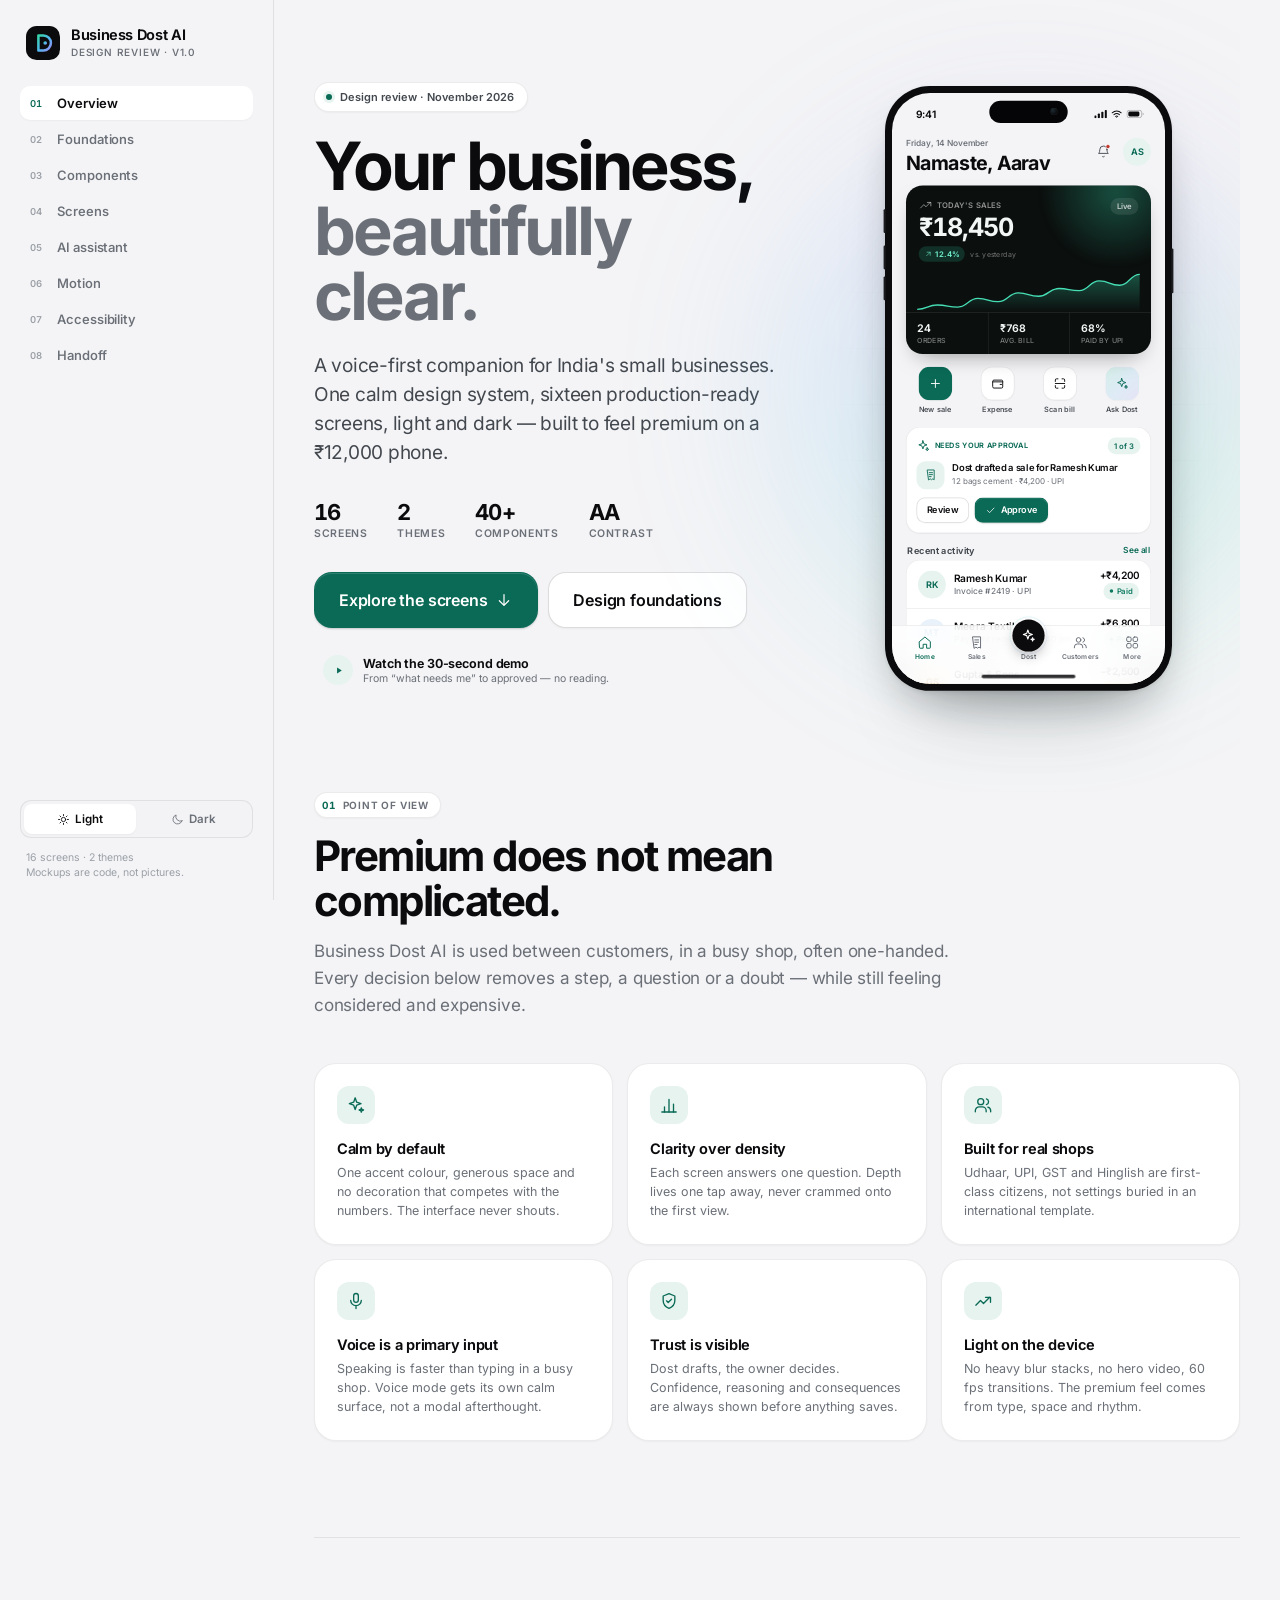
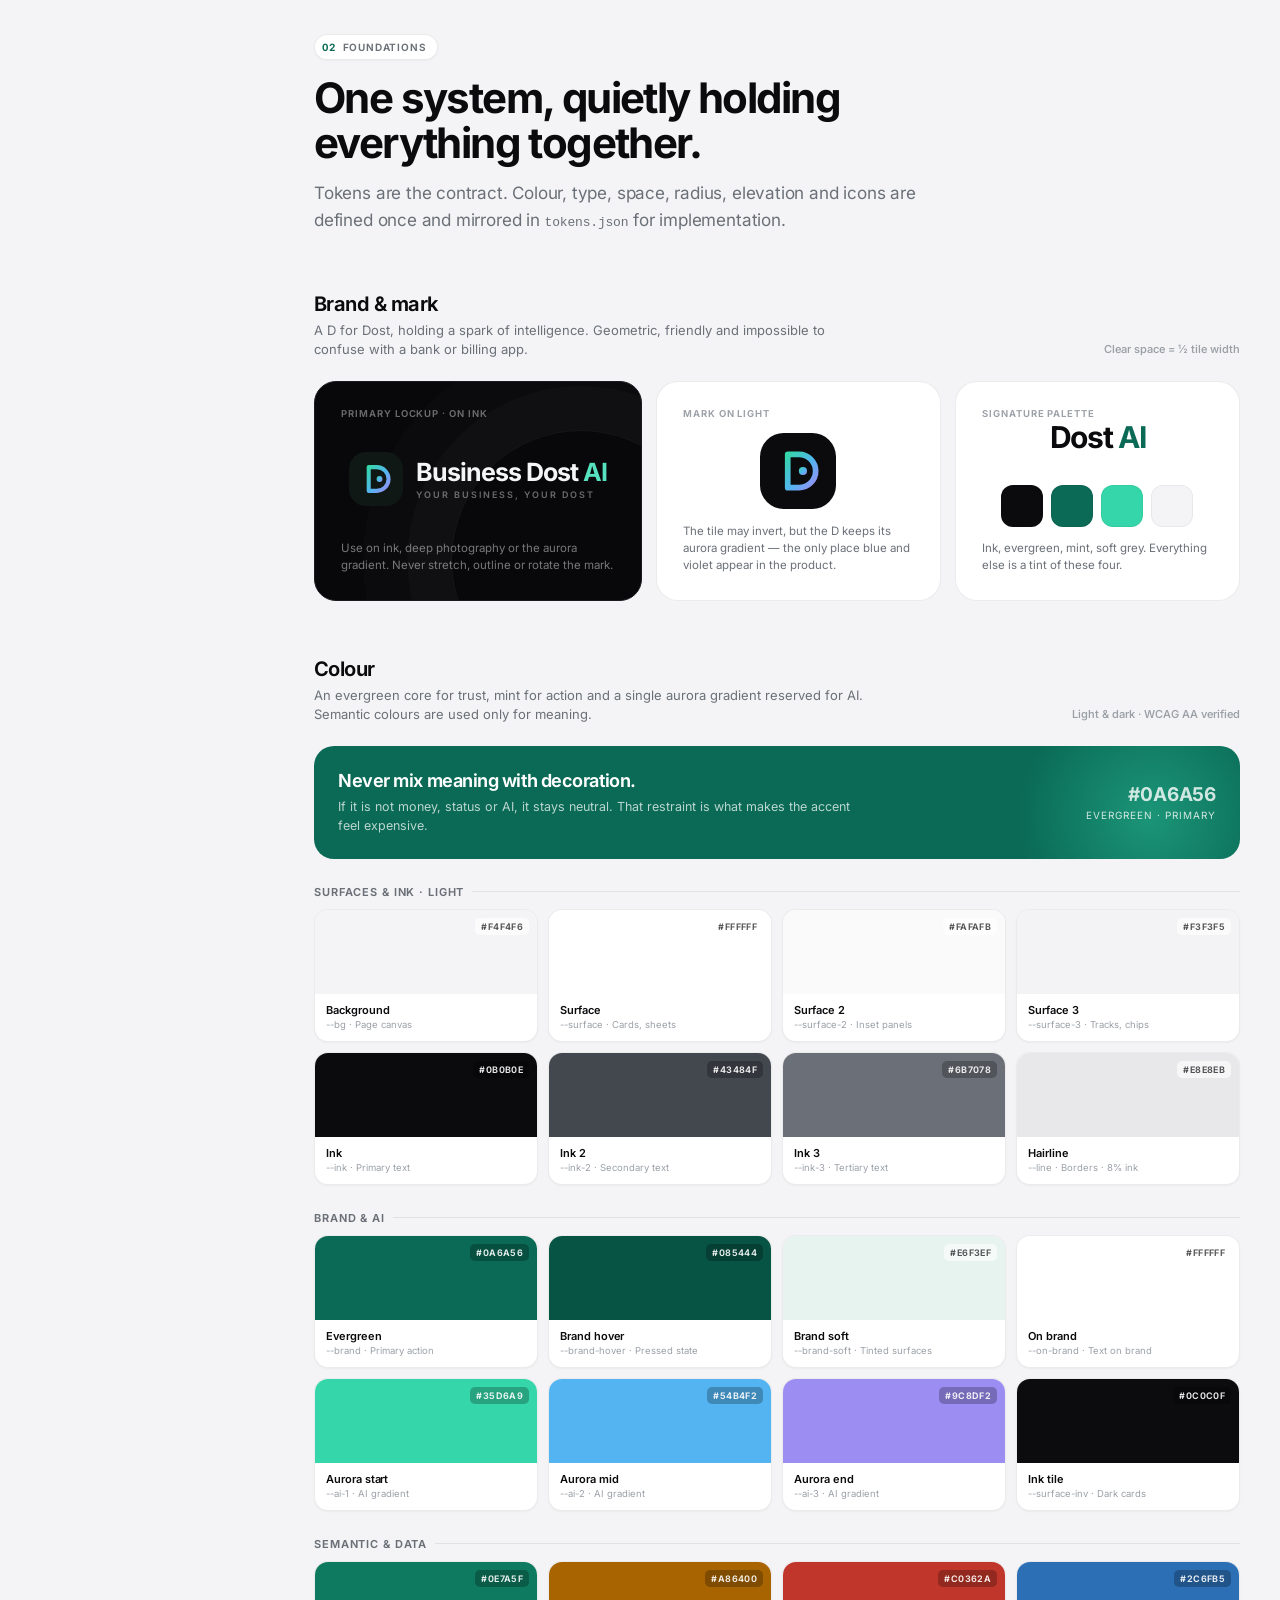
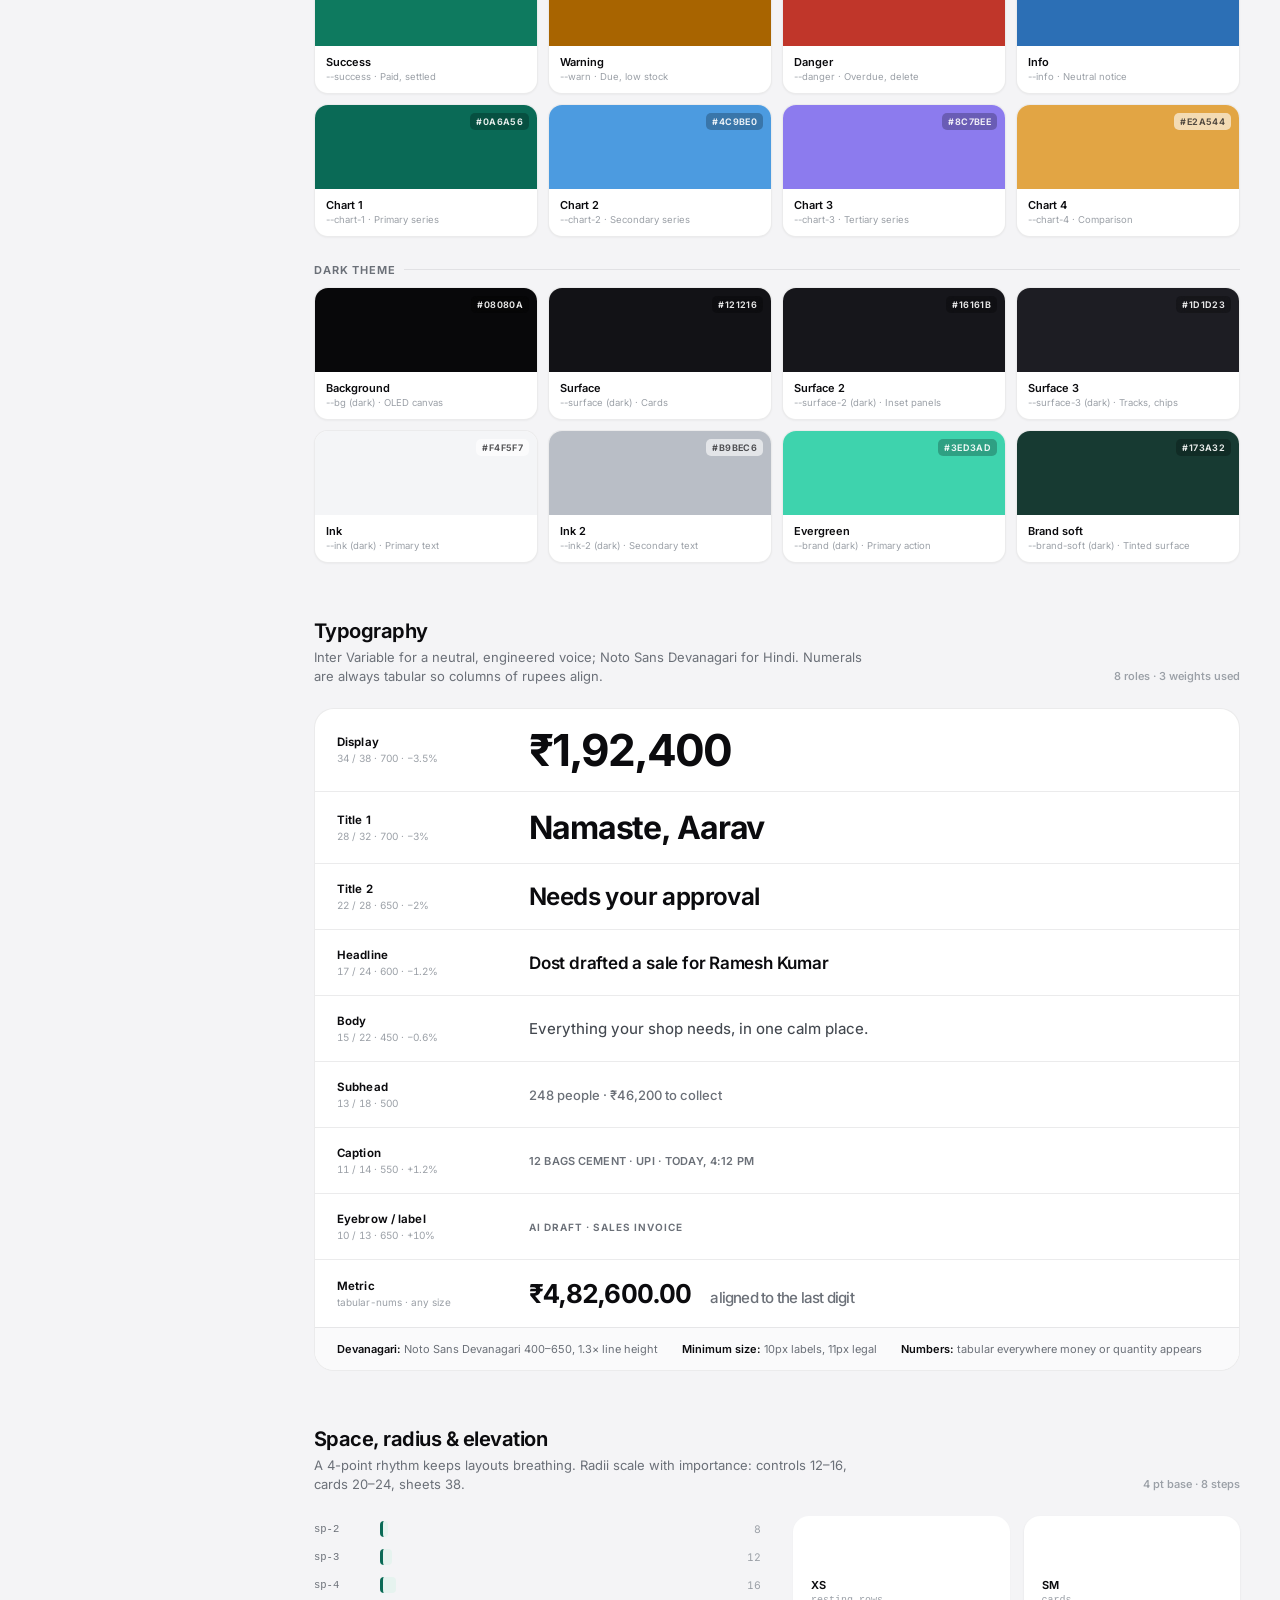
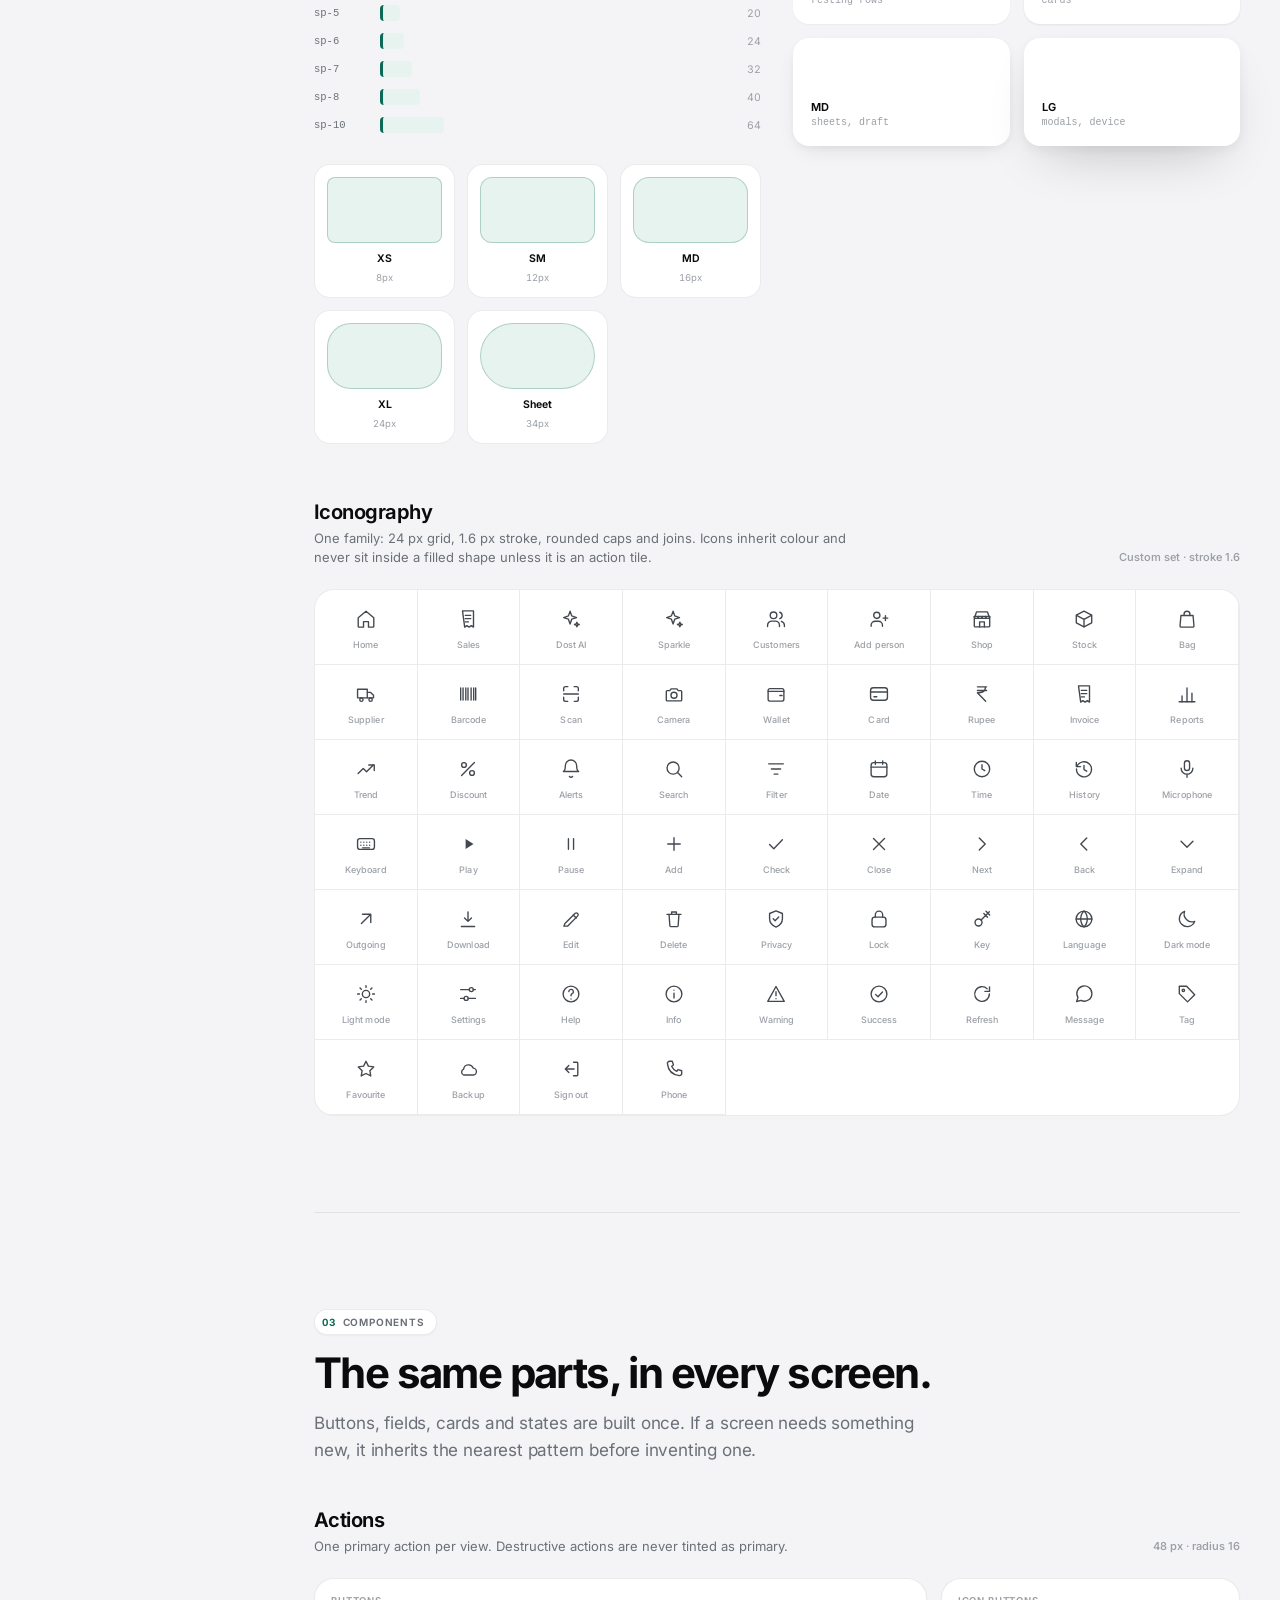
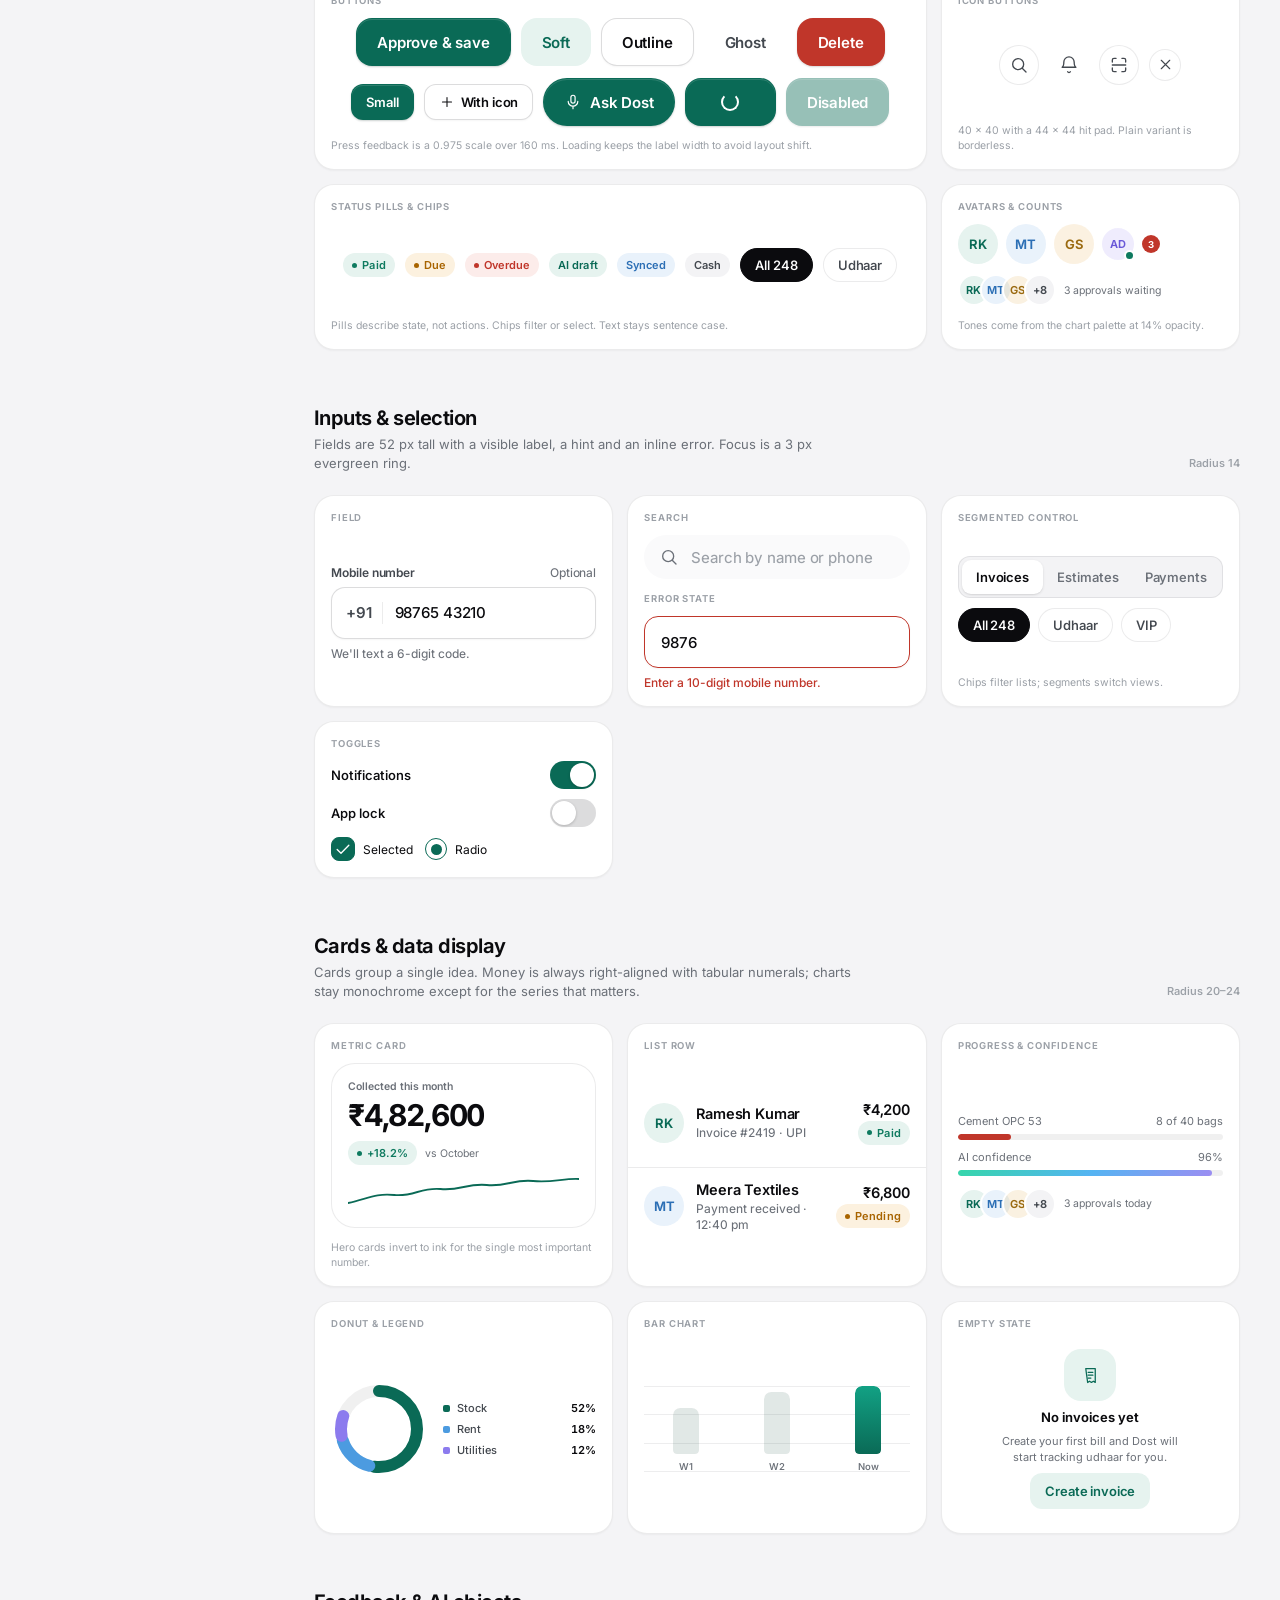
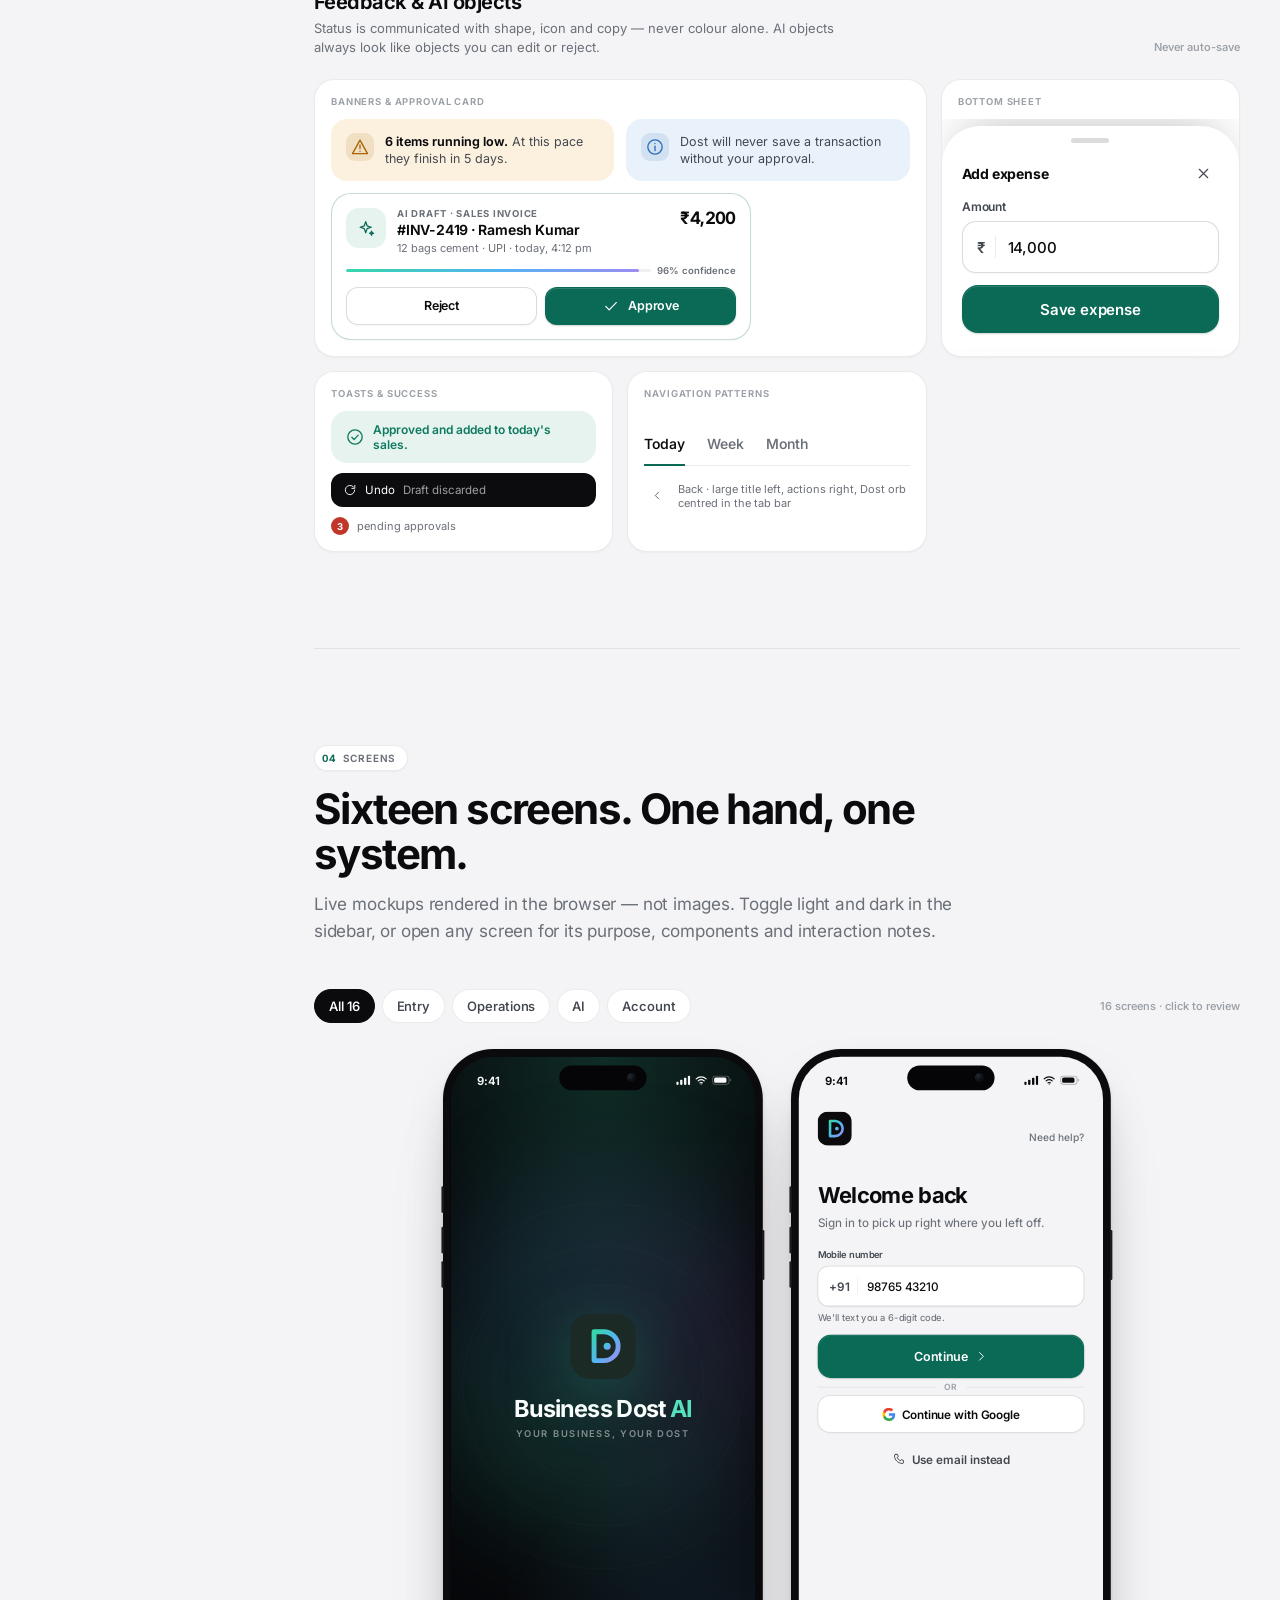
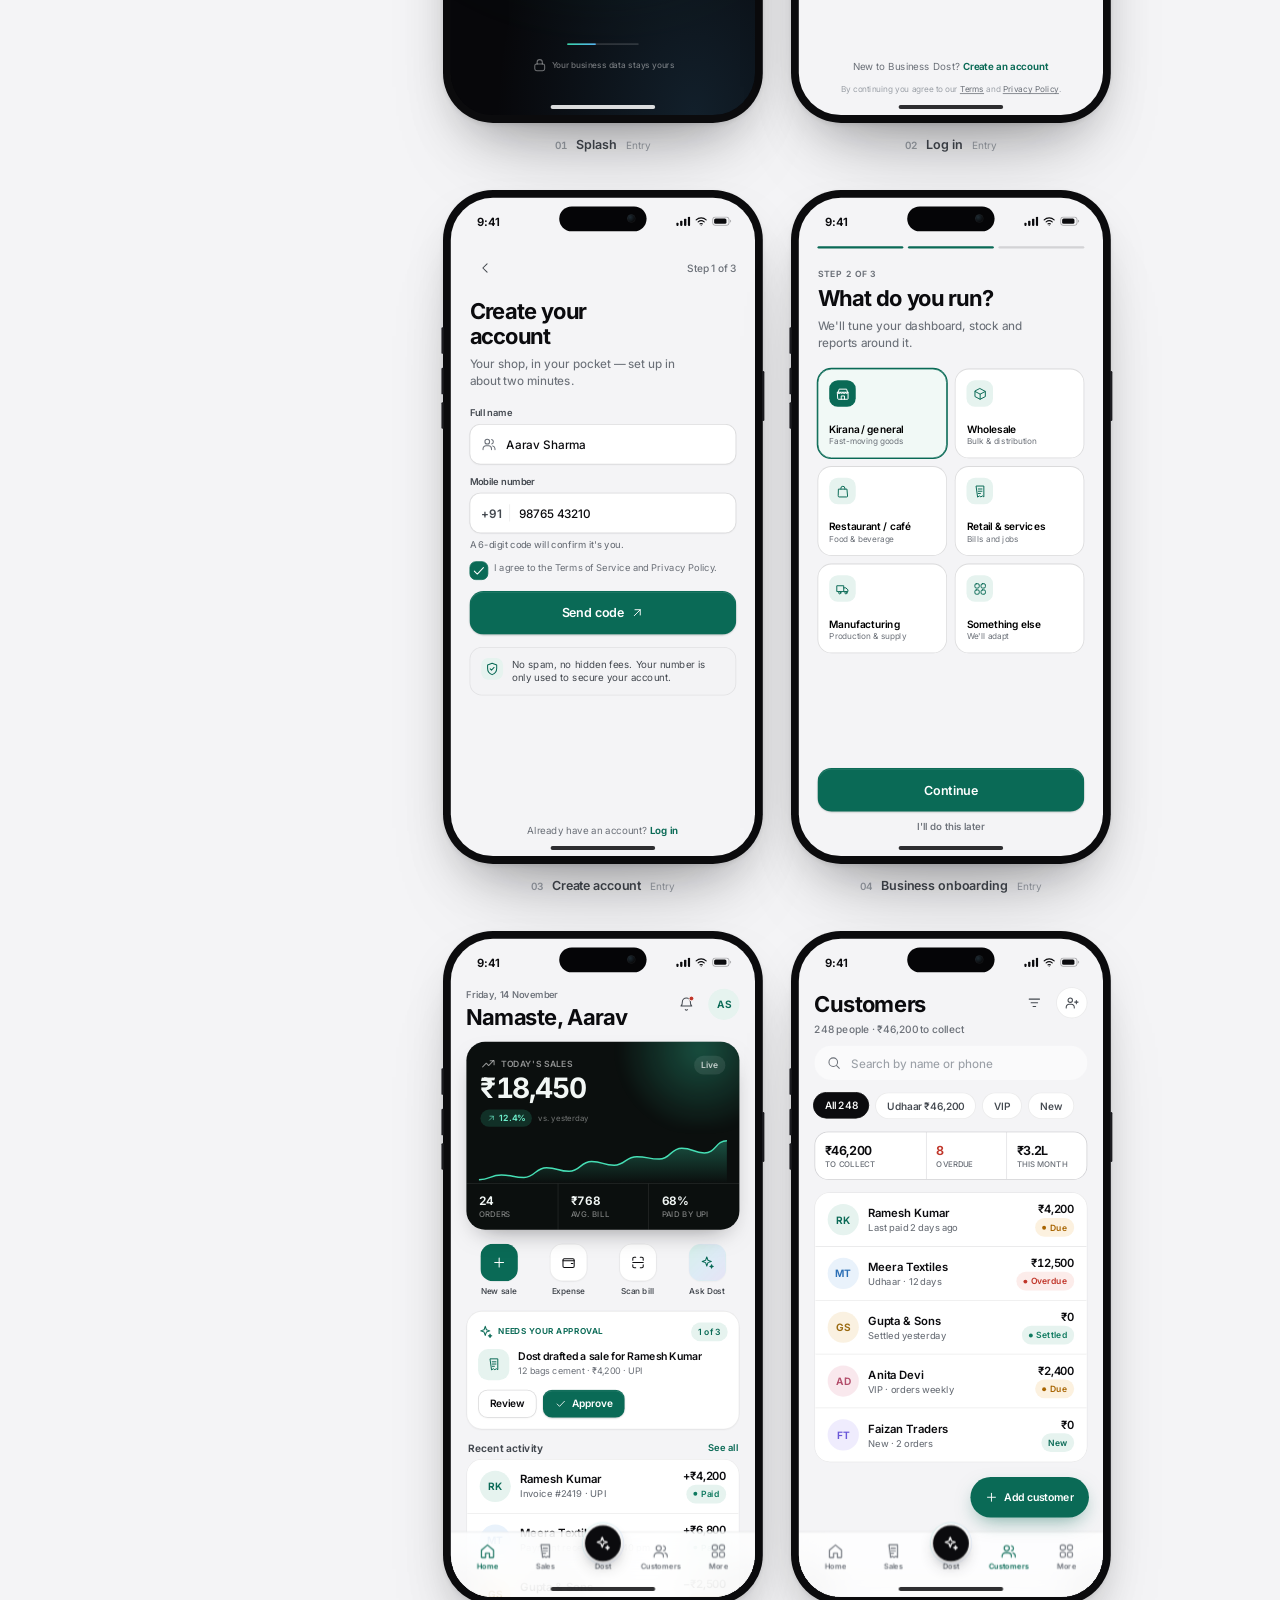
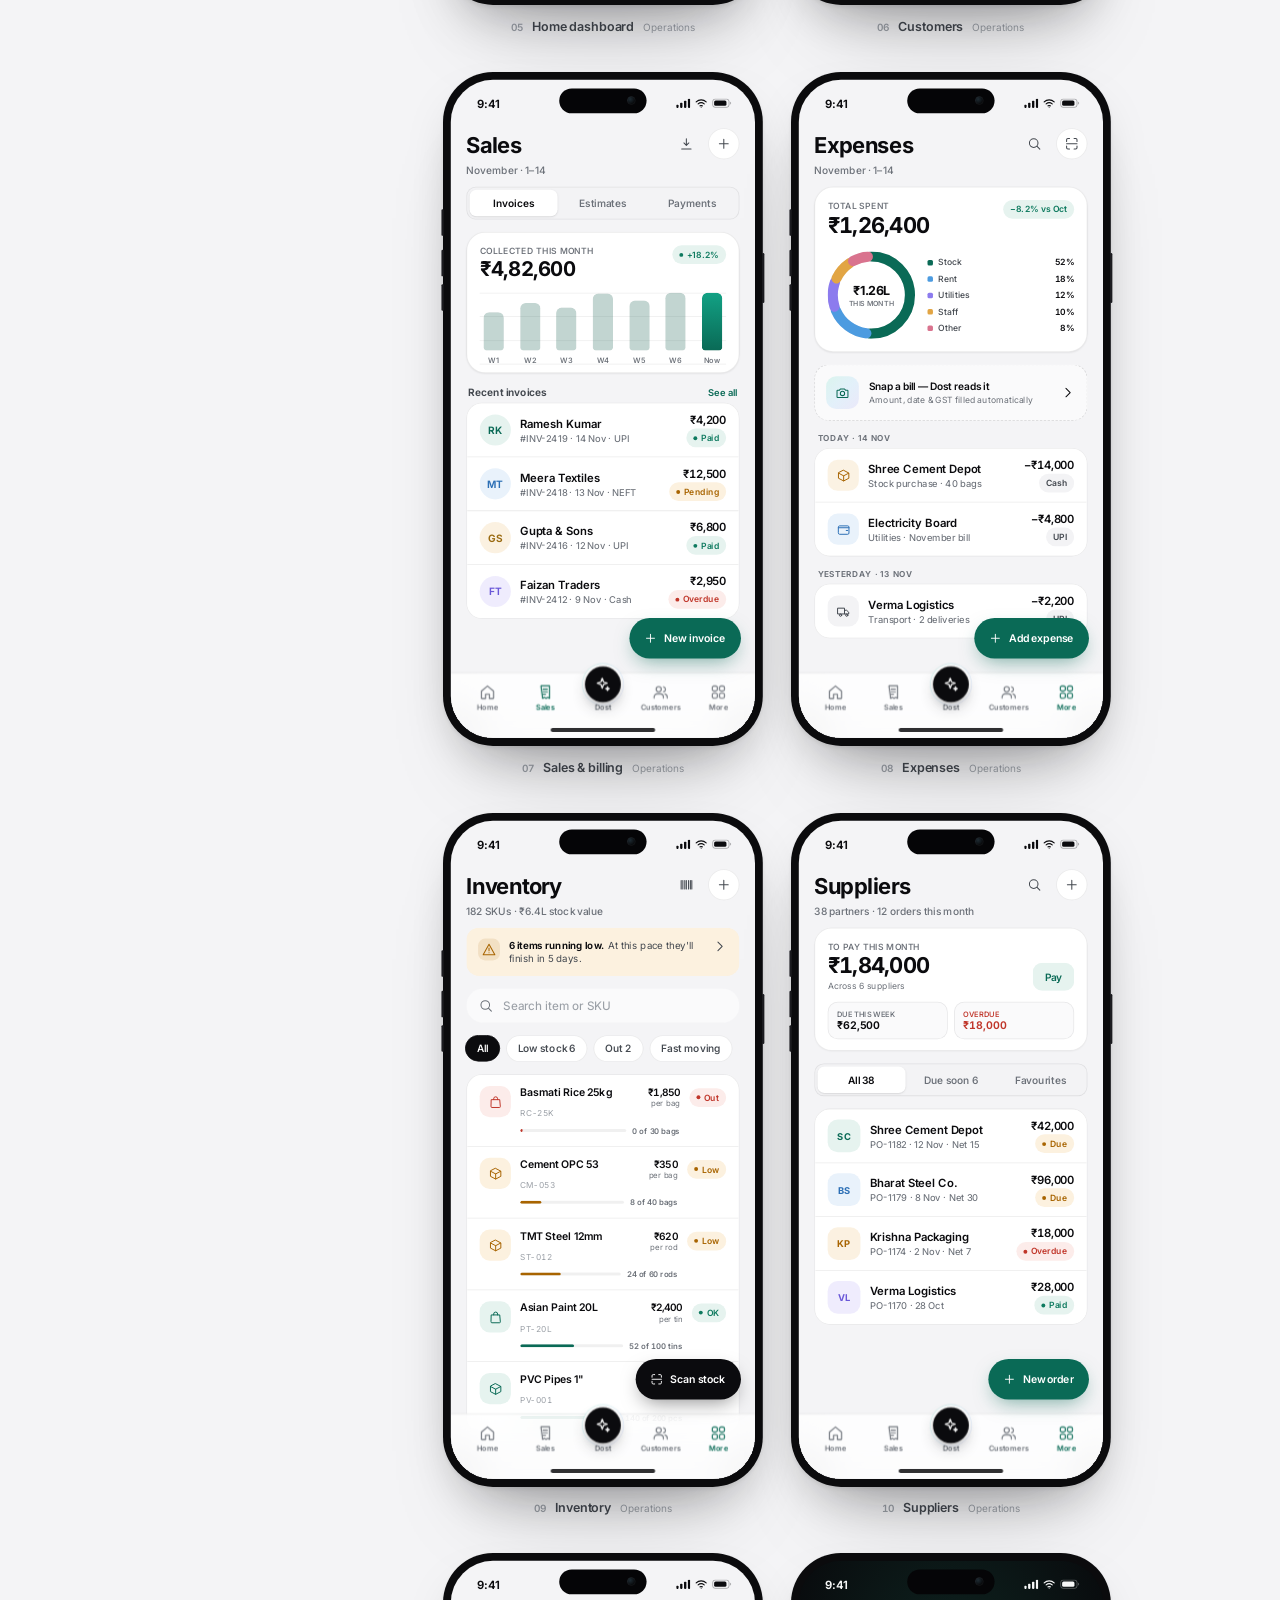
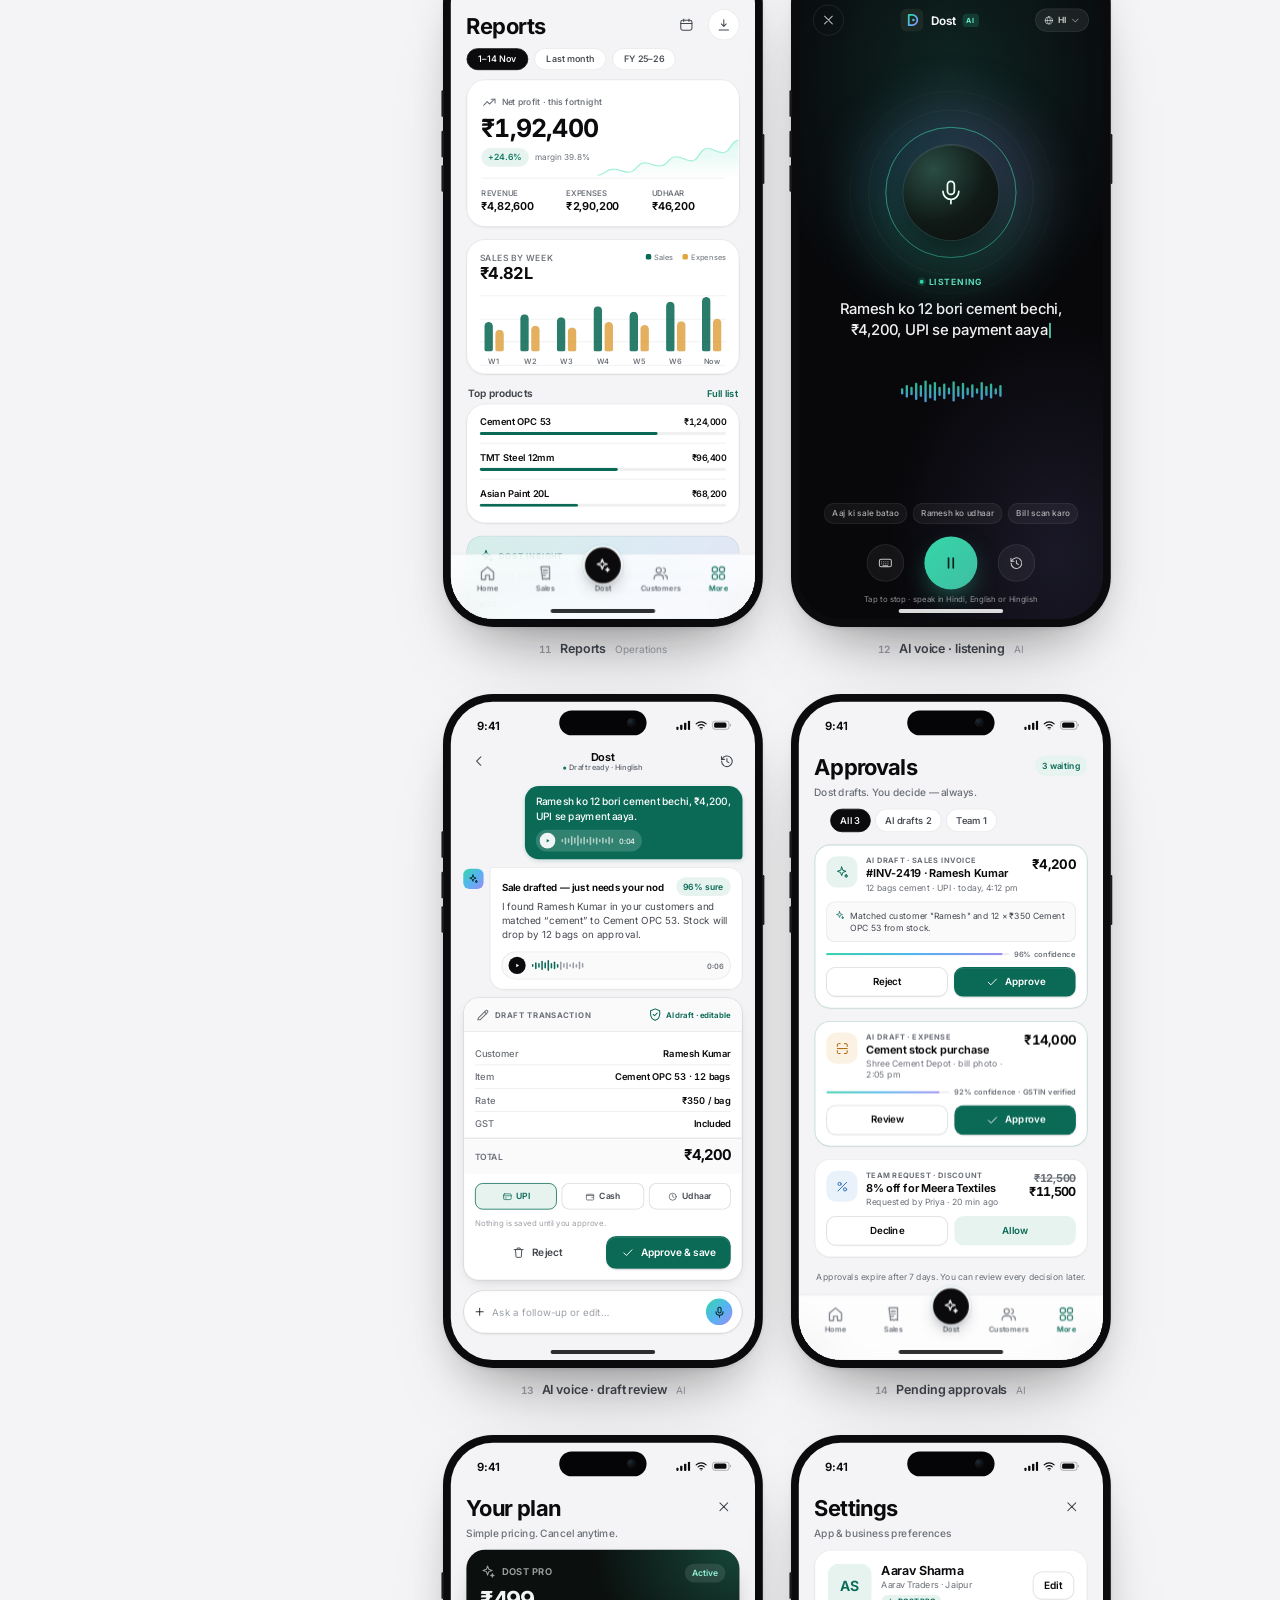
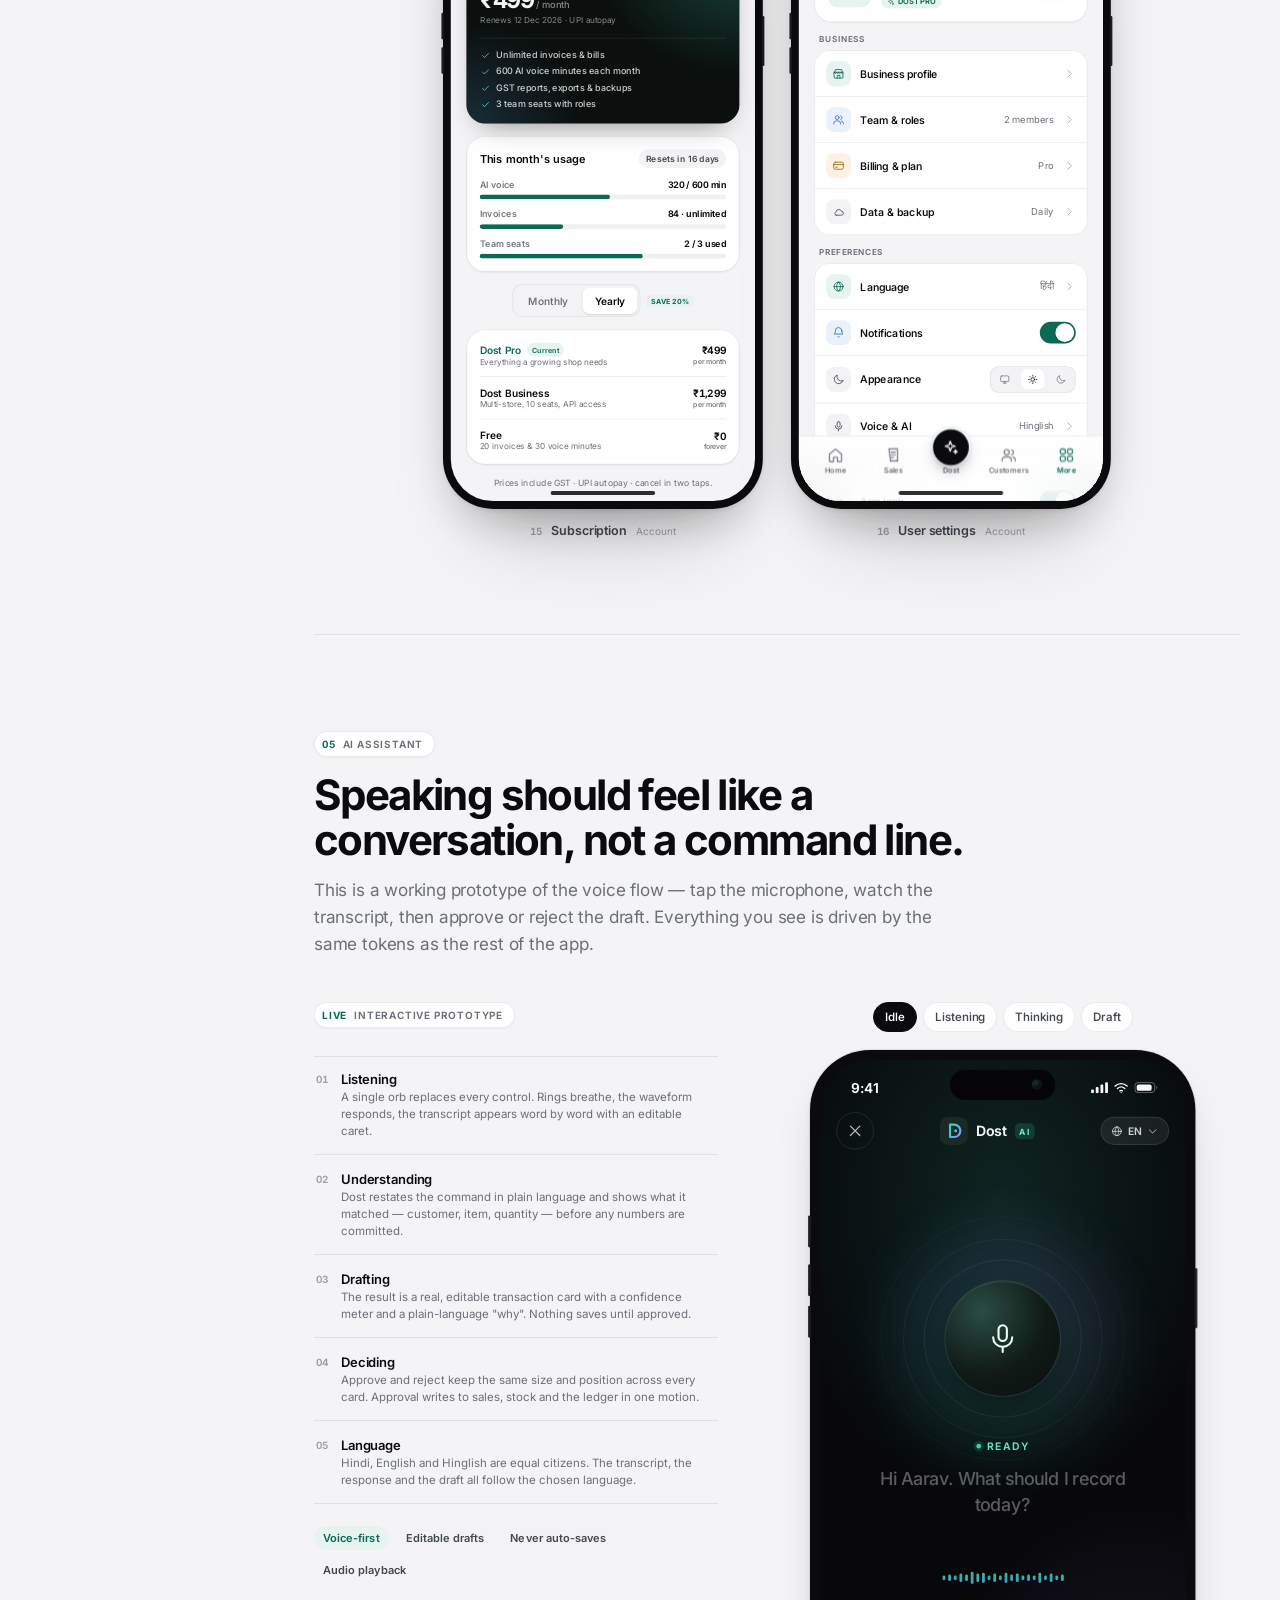
==== commit 5f10b2e8: "Add a self-playing 30-second demo: page autopilot over real screens + MP4/GIF Co-authored-by: arena-" ====
--- a/design/index.html
+++ b/design/index.html
@@ -164,6 +164,10 @@
             <a class="btn btn--primary btn--lg" href="#screens">Explore the screens <svg class="i" aria-hidden="true"><use href="#i-arrow-down"/></svg></a>
             <a class="btn btn--outline btn--lg" href="#foundations">Design foundations</a>
           </div>
+          <a class="hero__demo" href="demo.html">
+            <span class="hero__demo-play"><svg class="i" aria-hidden="true"><use href="#i-play"/></svg></span>
+            <span><b>Watch the 30-second demo</b><small>From “what needs me” to approved — no reading.</small></span>
+          </a>
         </div>
         <div class="hero__stage" aria-hidden="true" inert>
           <div class="hero__aurora"></div>
@@ -970,6 +974,7 @@
             <a href="#overview">Back to top</a>
             <a href="#screens">Screens</a>
             <a href="#assistant">Assistant</a>
+            <a href="demo.html">Watch the demo</a>
           </div>
         </div>
       </section>
--- a/design/css/components.css
+++ b/design/css/components.css
@@ -262,6 +262,7 @@
 
 /* ---------- Chips ---------- */
 .chip {
+  position: relative;
   display: inline-flex;
   align-items: center;
   gap: 6px;
@@ -277,6 +278,16 @@
   white-space: nowrap;
   cursor: pointer;
   transition: all var(--dur-fast) var(--ease-standard);
+}
+/* Chips stay visually compact but keep a 44 pt touch target. */
+.chip::after {
+  content: "";
+  position: absolute;
+  left: 0;
+  right: 0;
+  top: 50%;
+  height: 44px;
+  transform: translateY(-50%);
 }
 .chip .i { width: 15px; height: 15px; }
 .chip:hover { border-color: var(--line-2); color: var(--ink); }
--- a/design/css/site.css
+++ b/design/css/site.css
@@ -198,6 +198,28 @@
 .hero__meta div { display: flex; flex-direction: column; gap: 2px; }
 .hero__meta b { font-size: 22px; font-weight: 700; letter-spacing: -0.035em; font-variant-numeric: tabular-nums; }
 .hero__meta span { font-size: 10.5px; font-weight: 600; letter-spacing: 0.06em; text-transform: uppercase; color: var(--ink-3); }
+.hero__demo {
+  display: inline-flex;
+  align-items: center;
+  gap: 10px;
+  margin-top: 18px;
+  padding: 8px 12px 8px 8px;
+  border-radius: 14px;
+  border: 1px solid transparent;
+  color: var(--ink);
+  transition: background-color var(--dur-fast) var(--ease-standard), border-color var(--dur-fast) var(--ease-standard);
+}
+.hero__demo:hover { background: var(--surface); border-color: var(--line); }
+.hero__demo-play {
+  width: 30px; height: 30px; border-radius: 50%;
+  display: grid; place-items: center;
+  background: var(--brand-soft); color: var(--brand-text);
+  flex: none;
+}
+.hero__demo-play .i { width: 13px; height: 13px; }
+.hero__demo b { display: block; font-size: 12.5px; font-weight: 650; letter-spacing: -0.01em; }
+.hero__demo small { display: block; font-size: 10.5px; color: var(--ink-3); margin-top: 1px; }
+
 .hero__cta { display: flex; gap: 10px; margin-top: 32px; flex-wrap: wrap; }
 .hero__stage { position: relative; display: grid; place-items: center; min-height: 640px; }
 .hero__aurora {
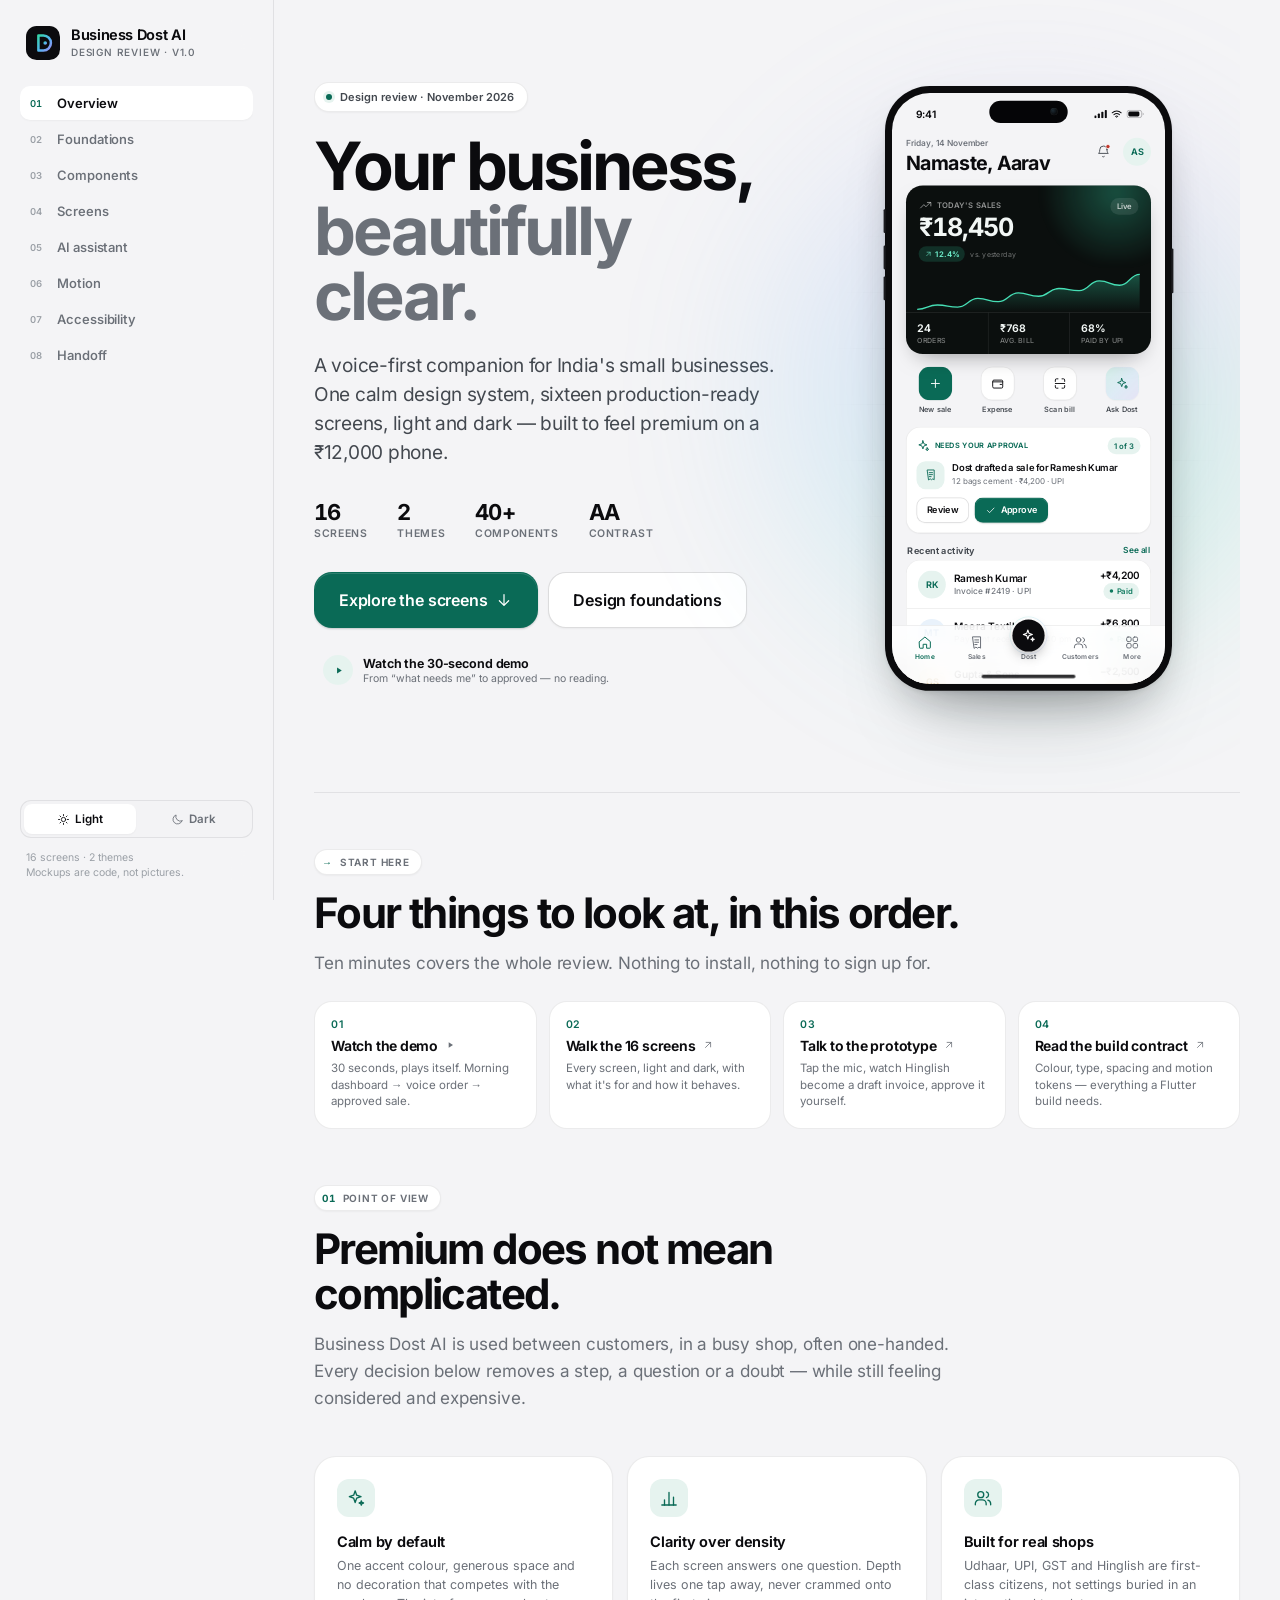
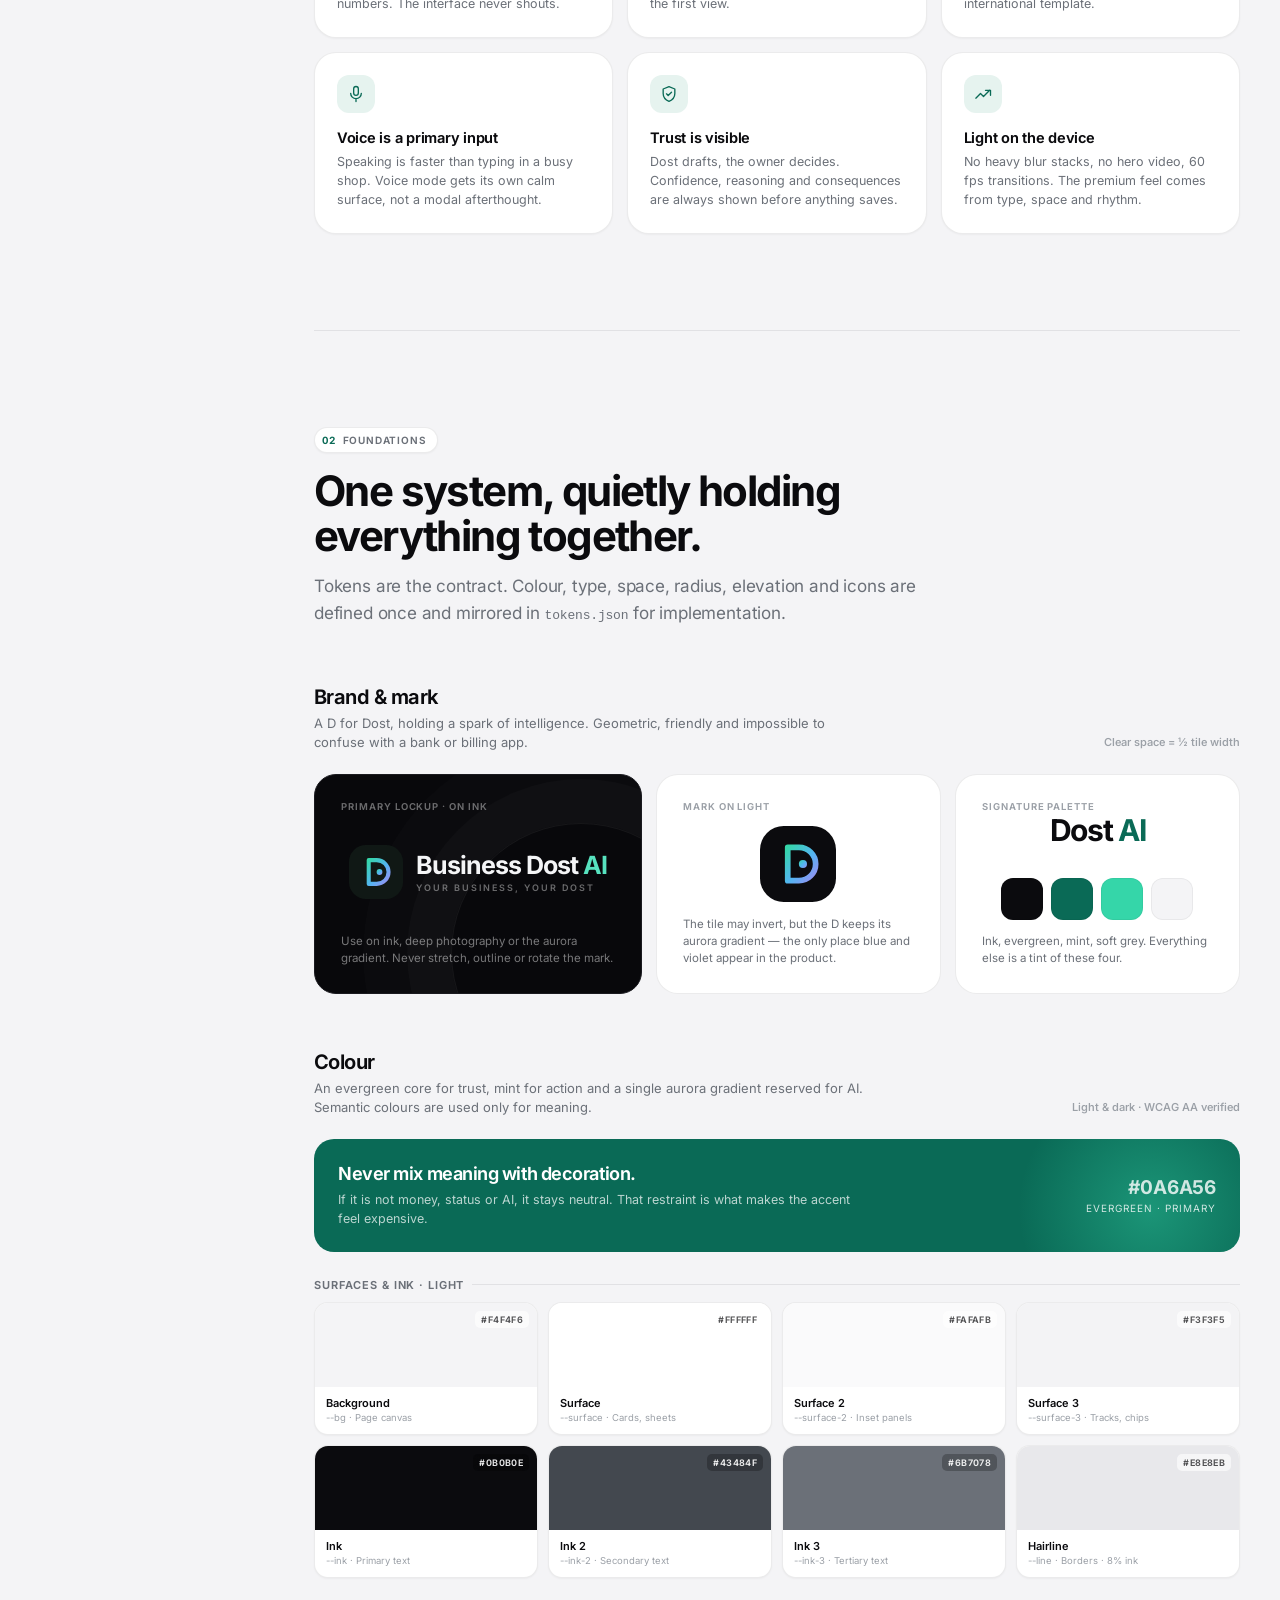
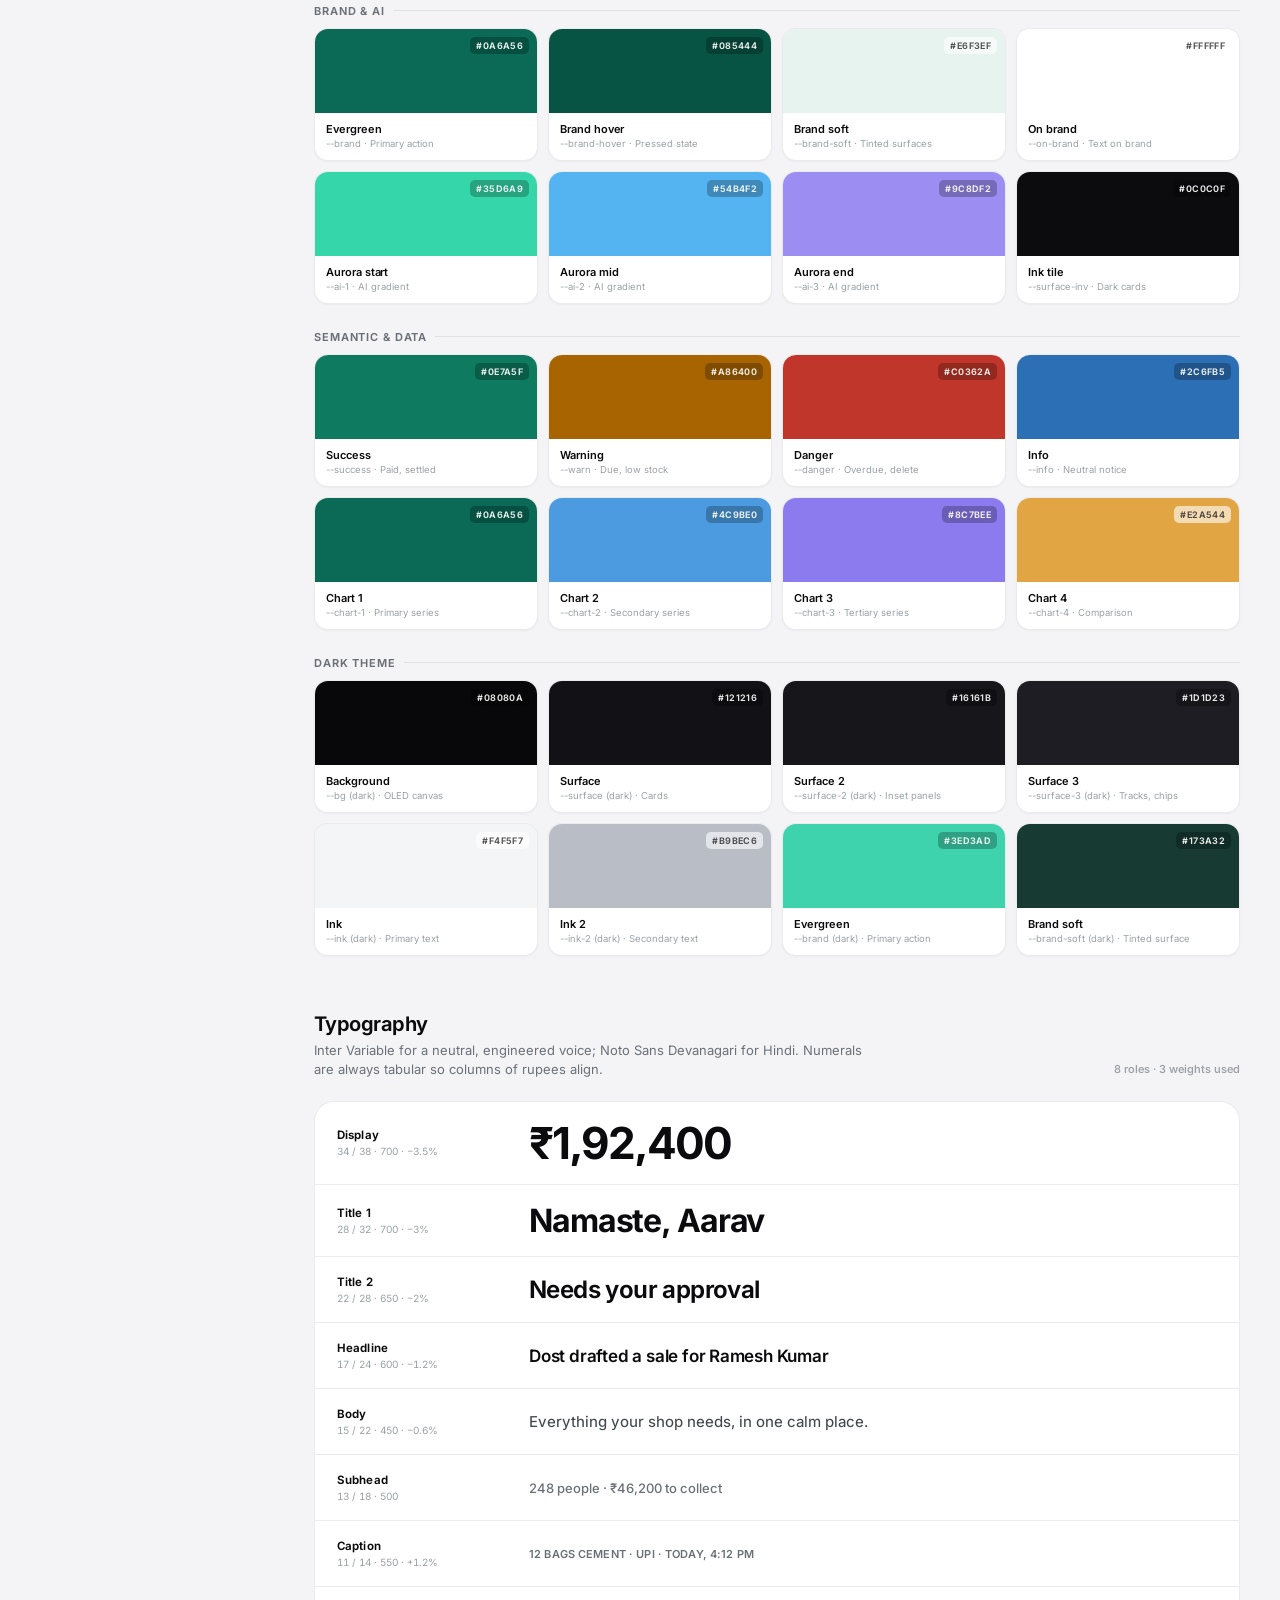
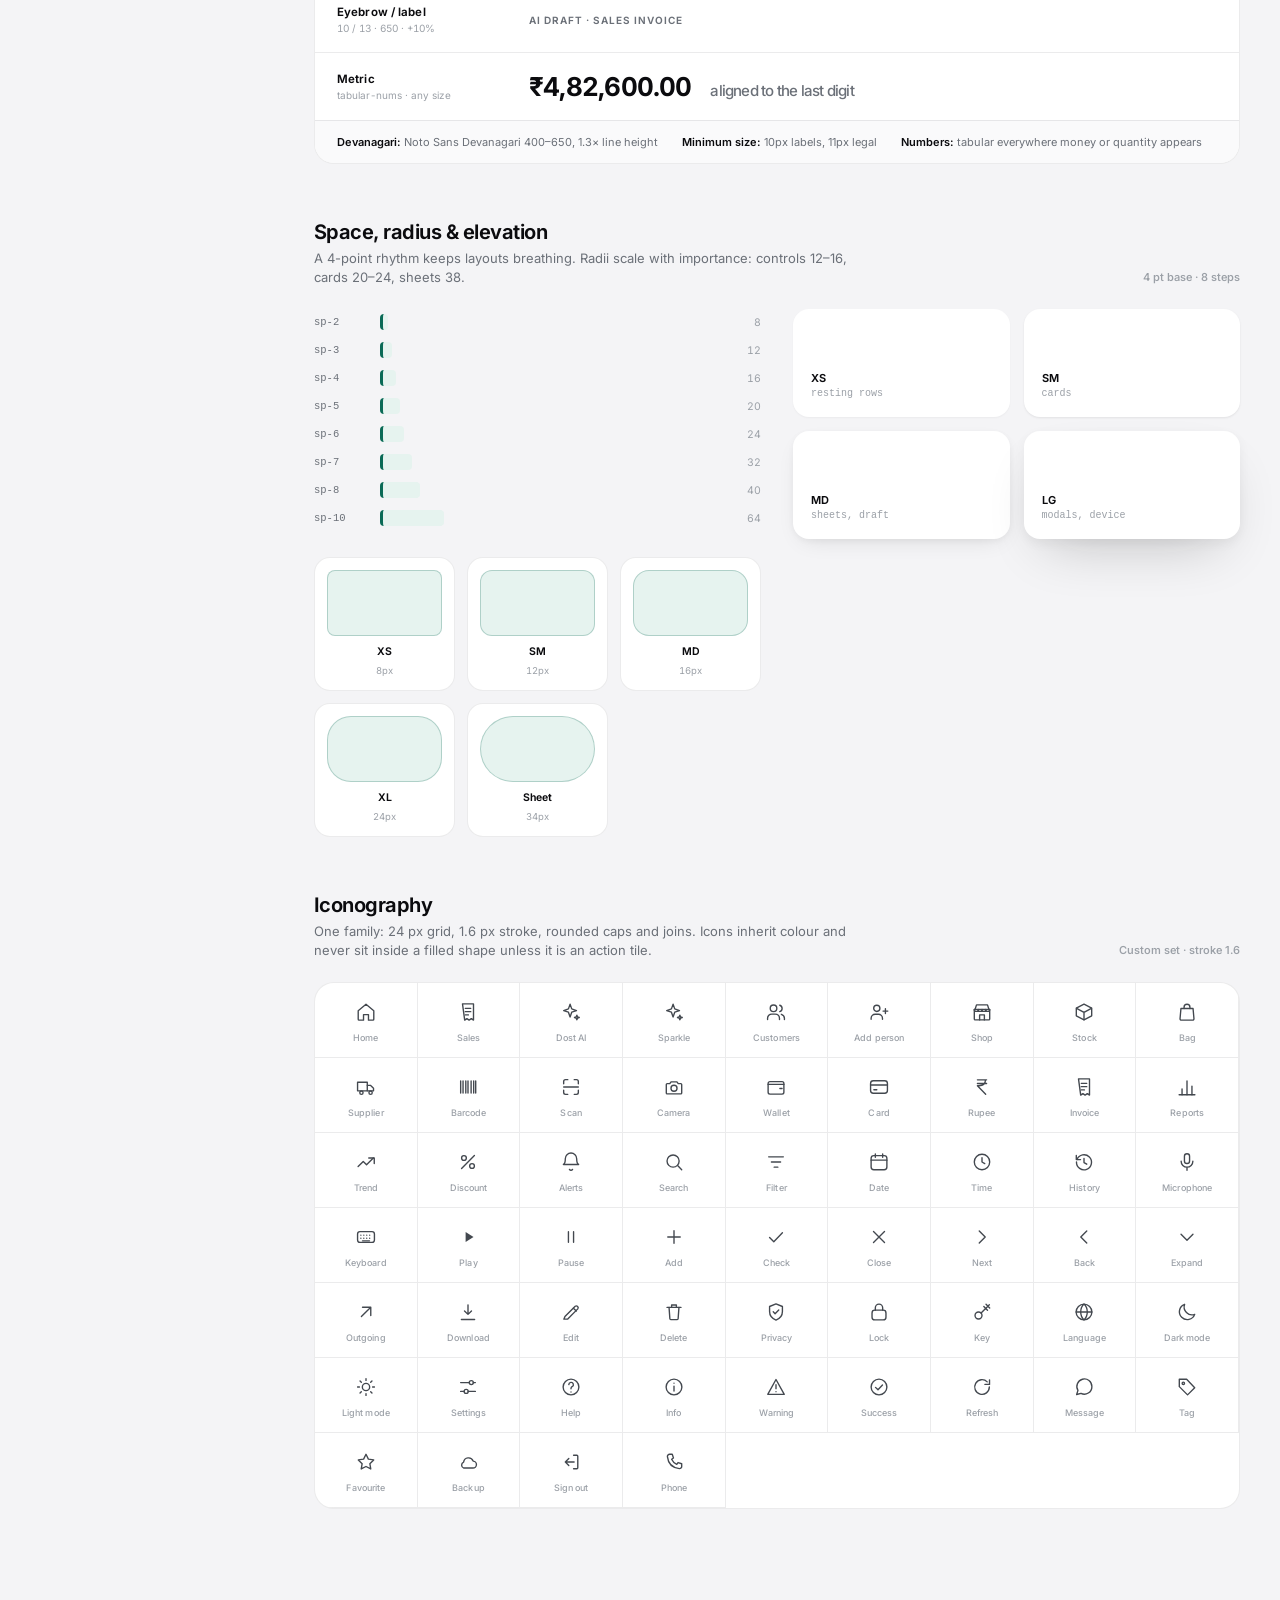
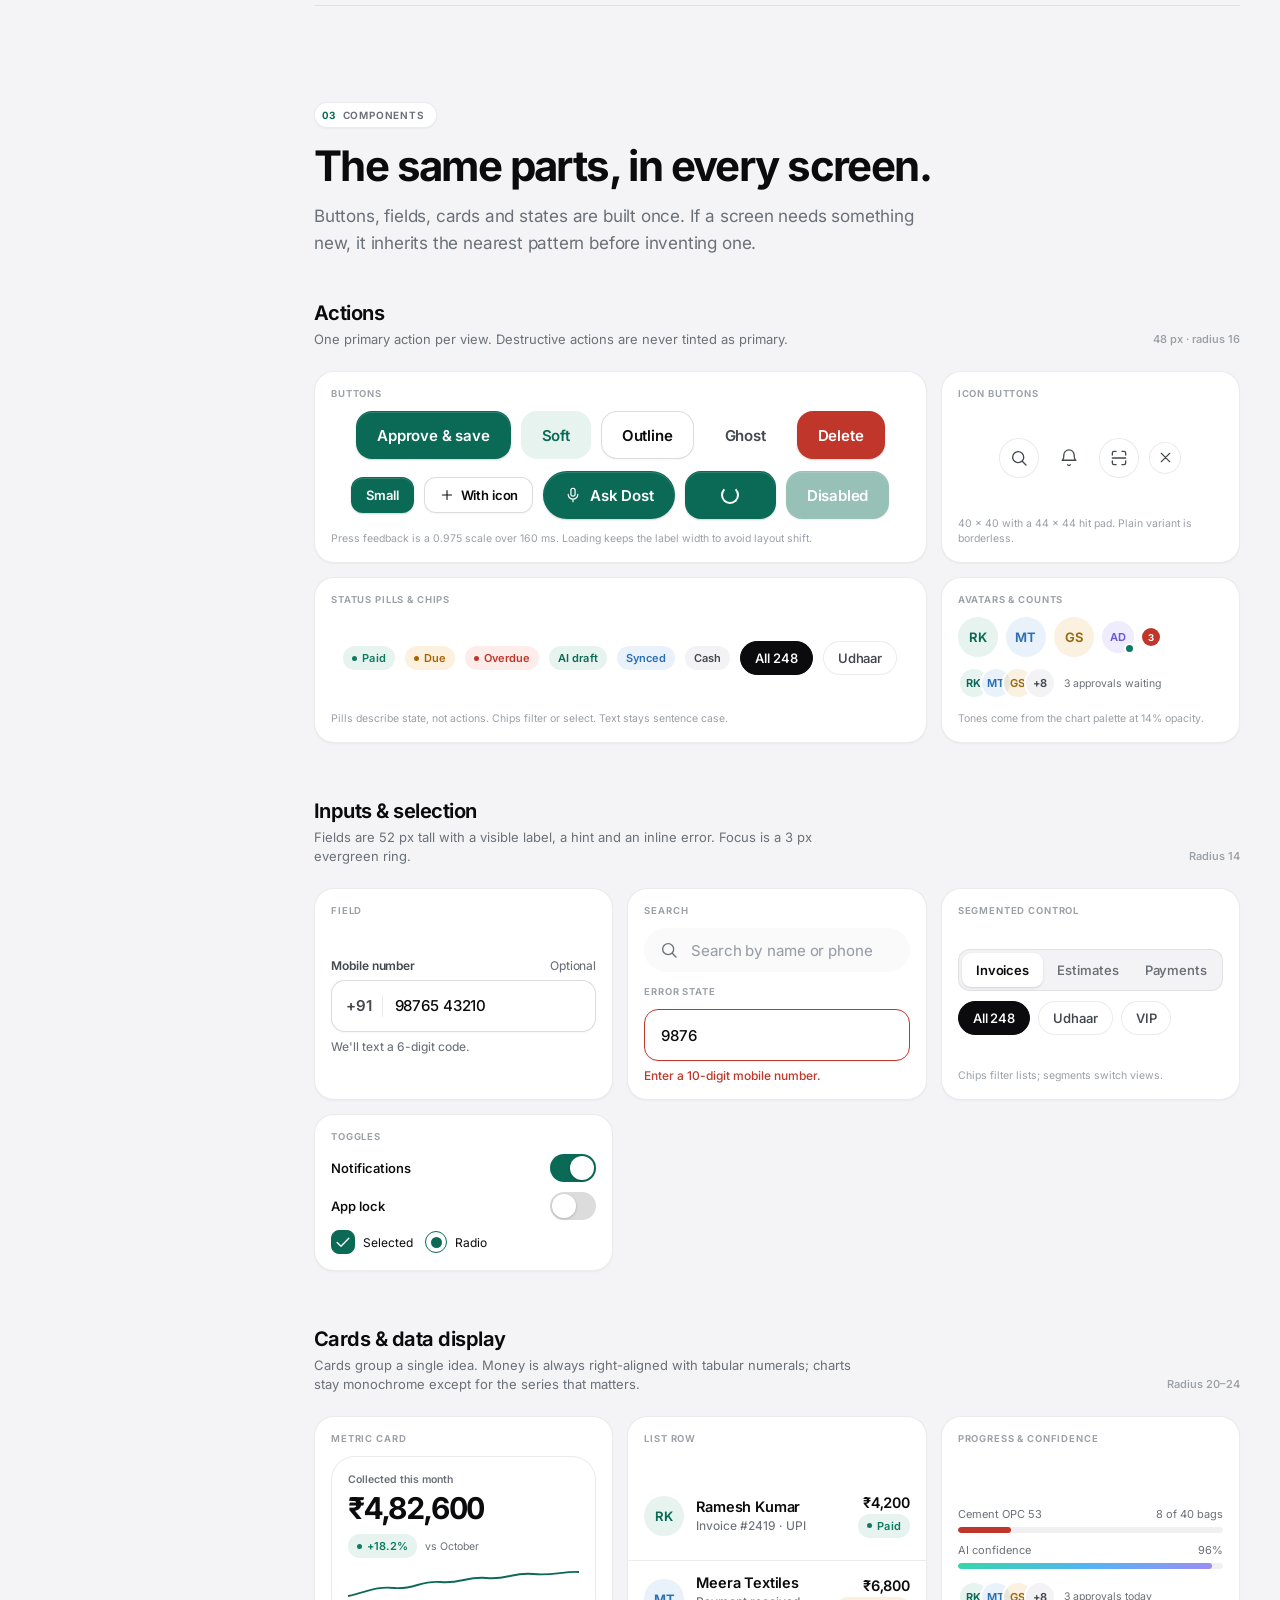
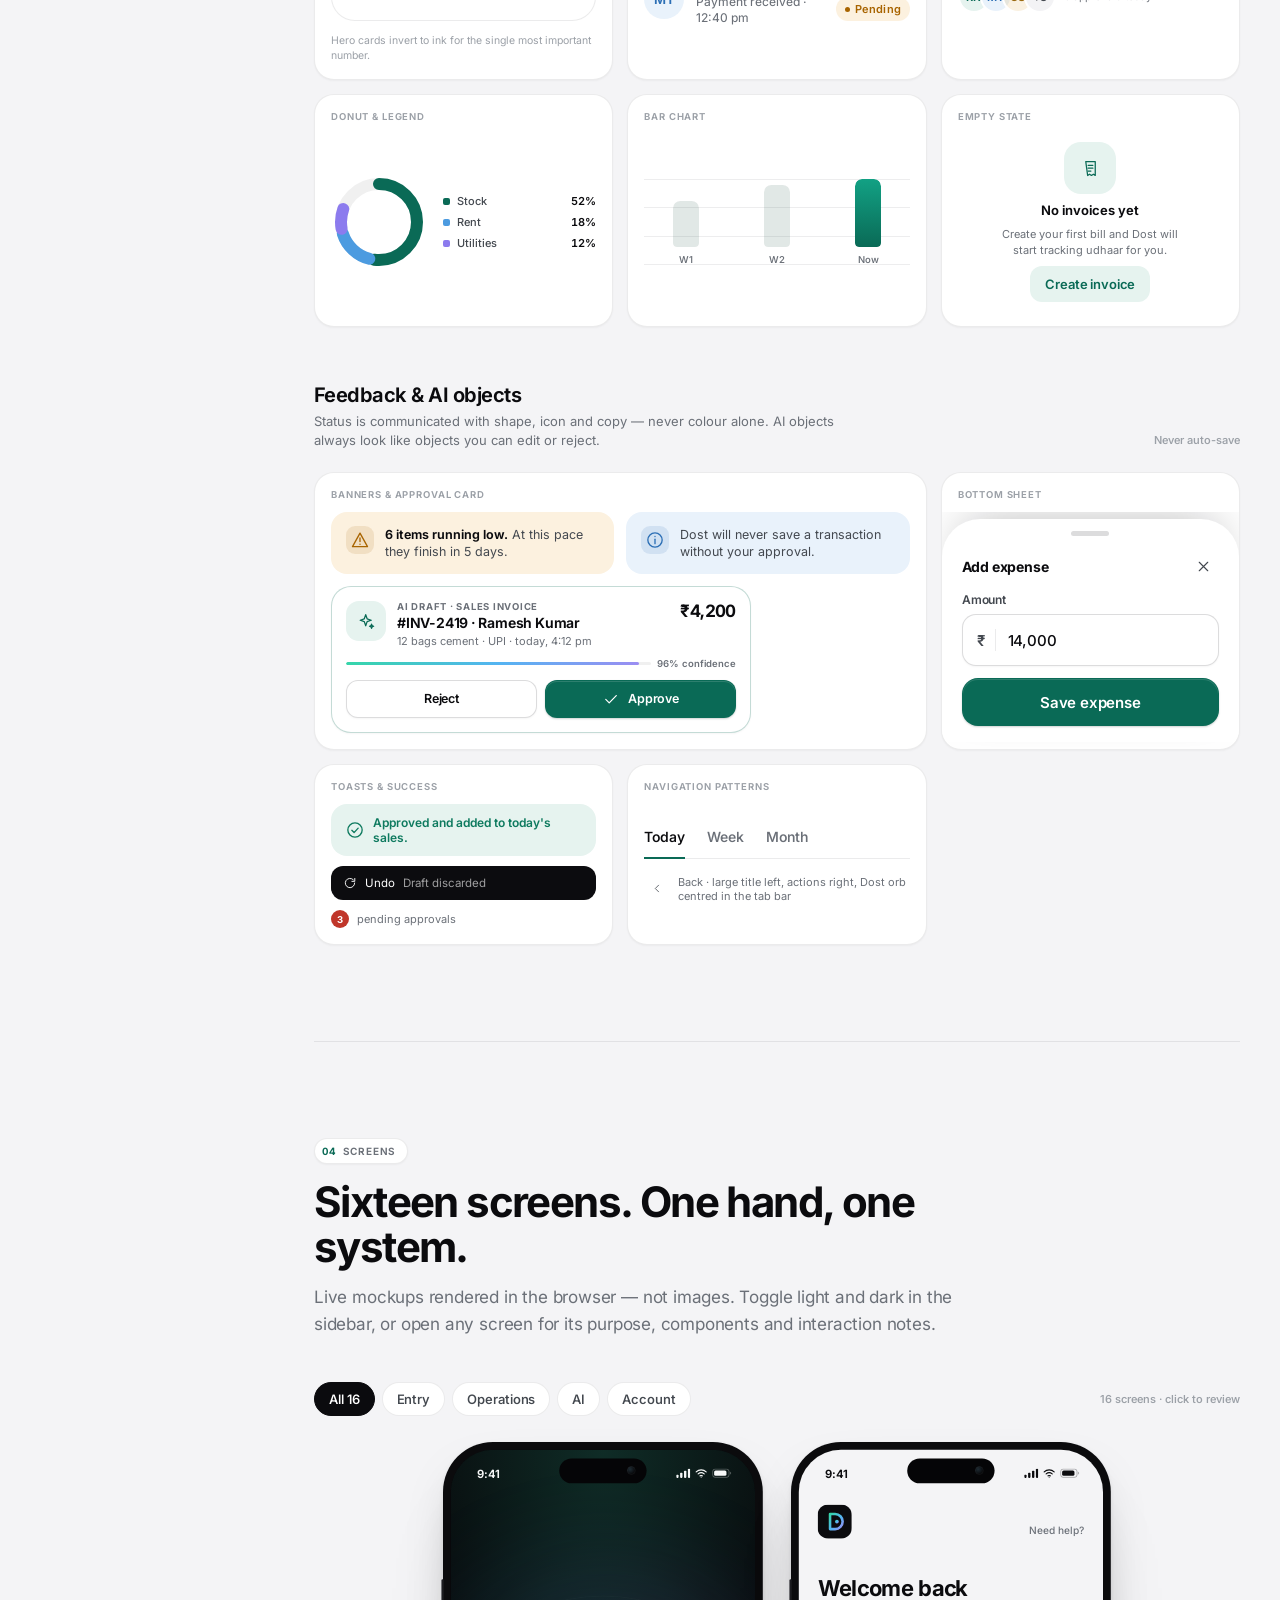
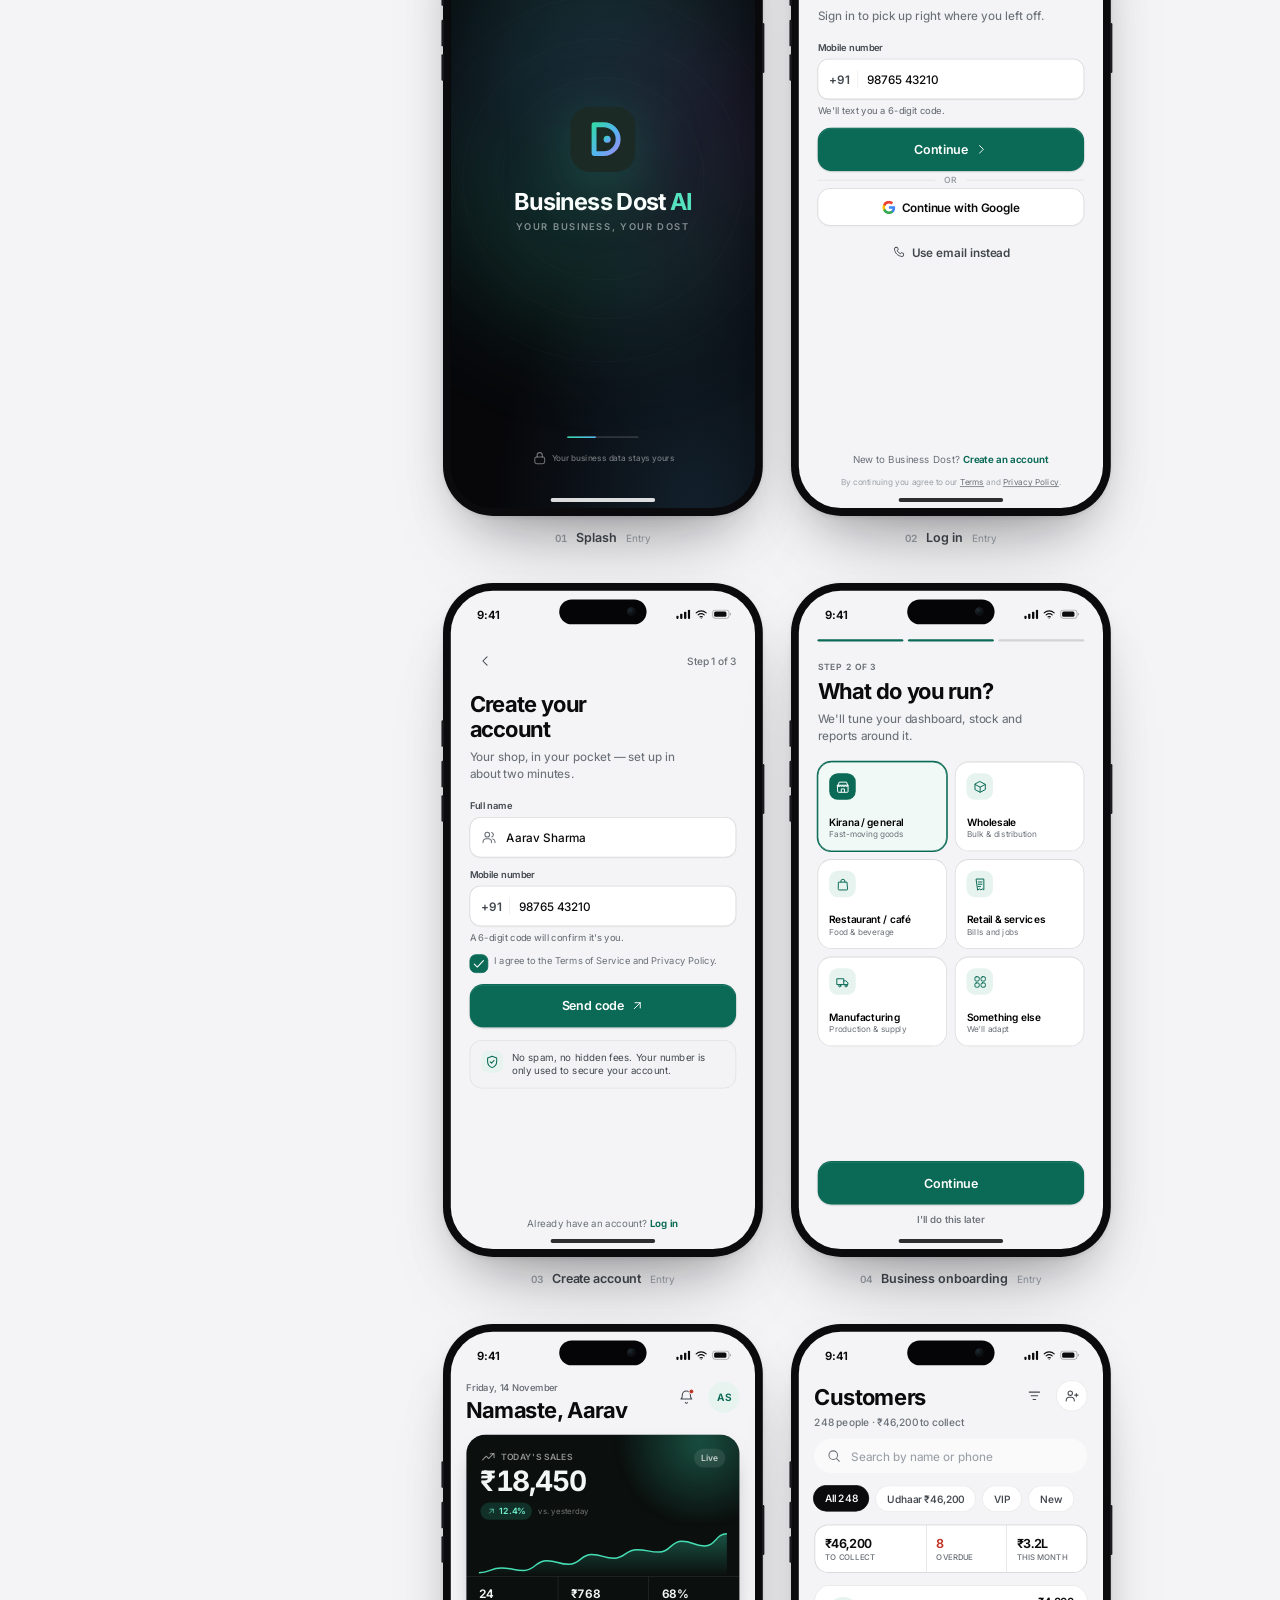
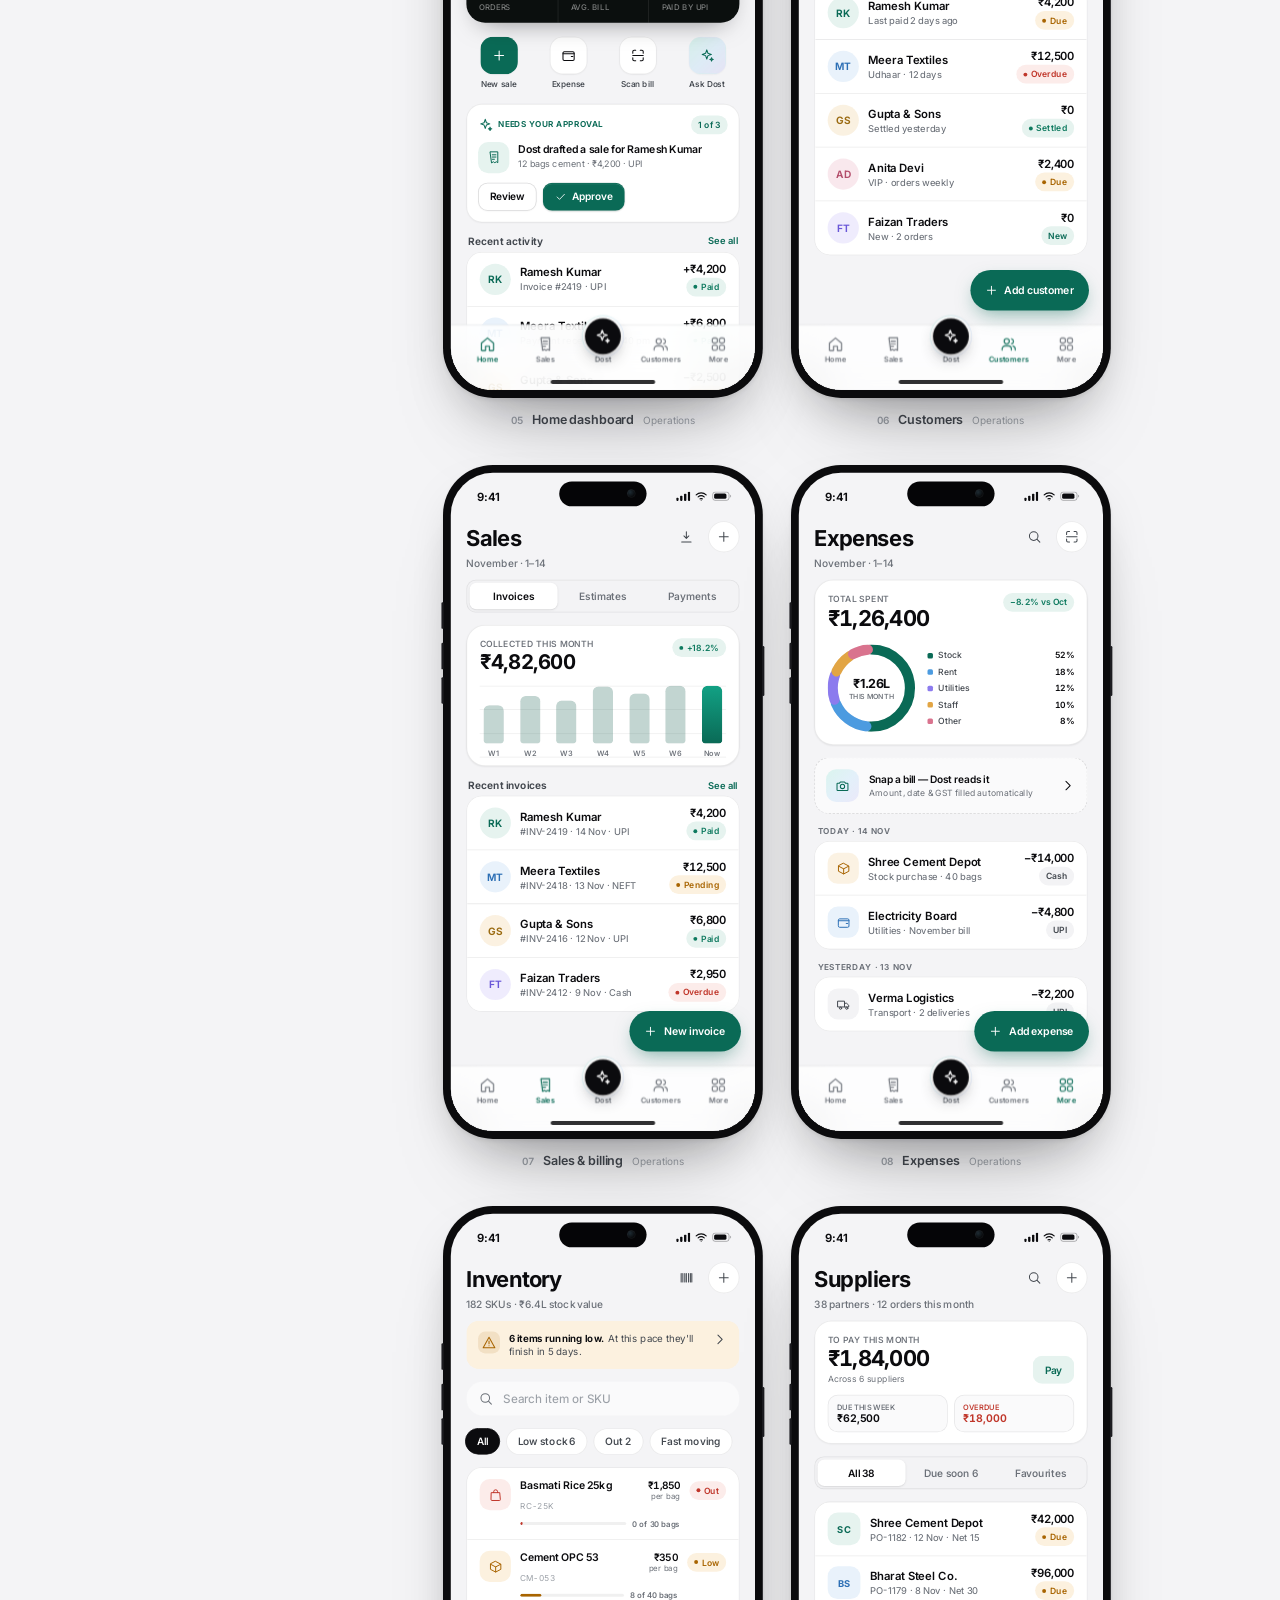
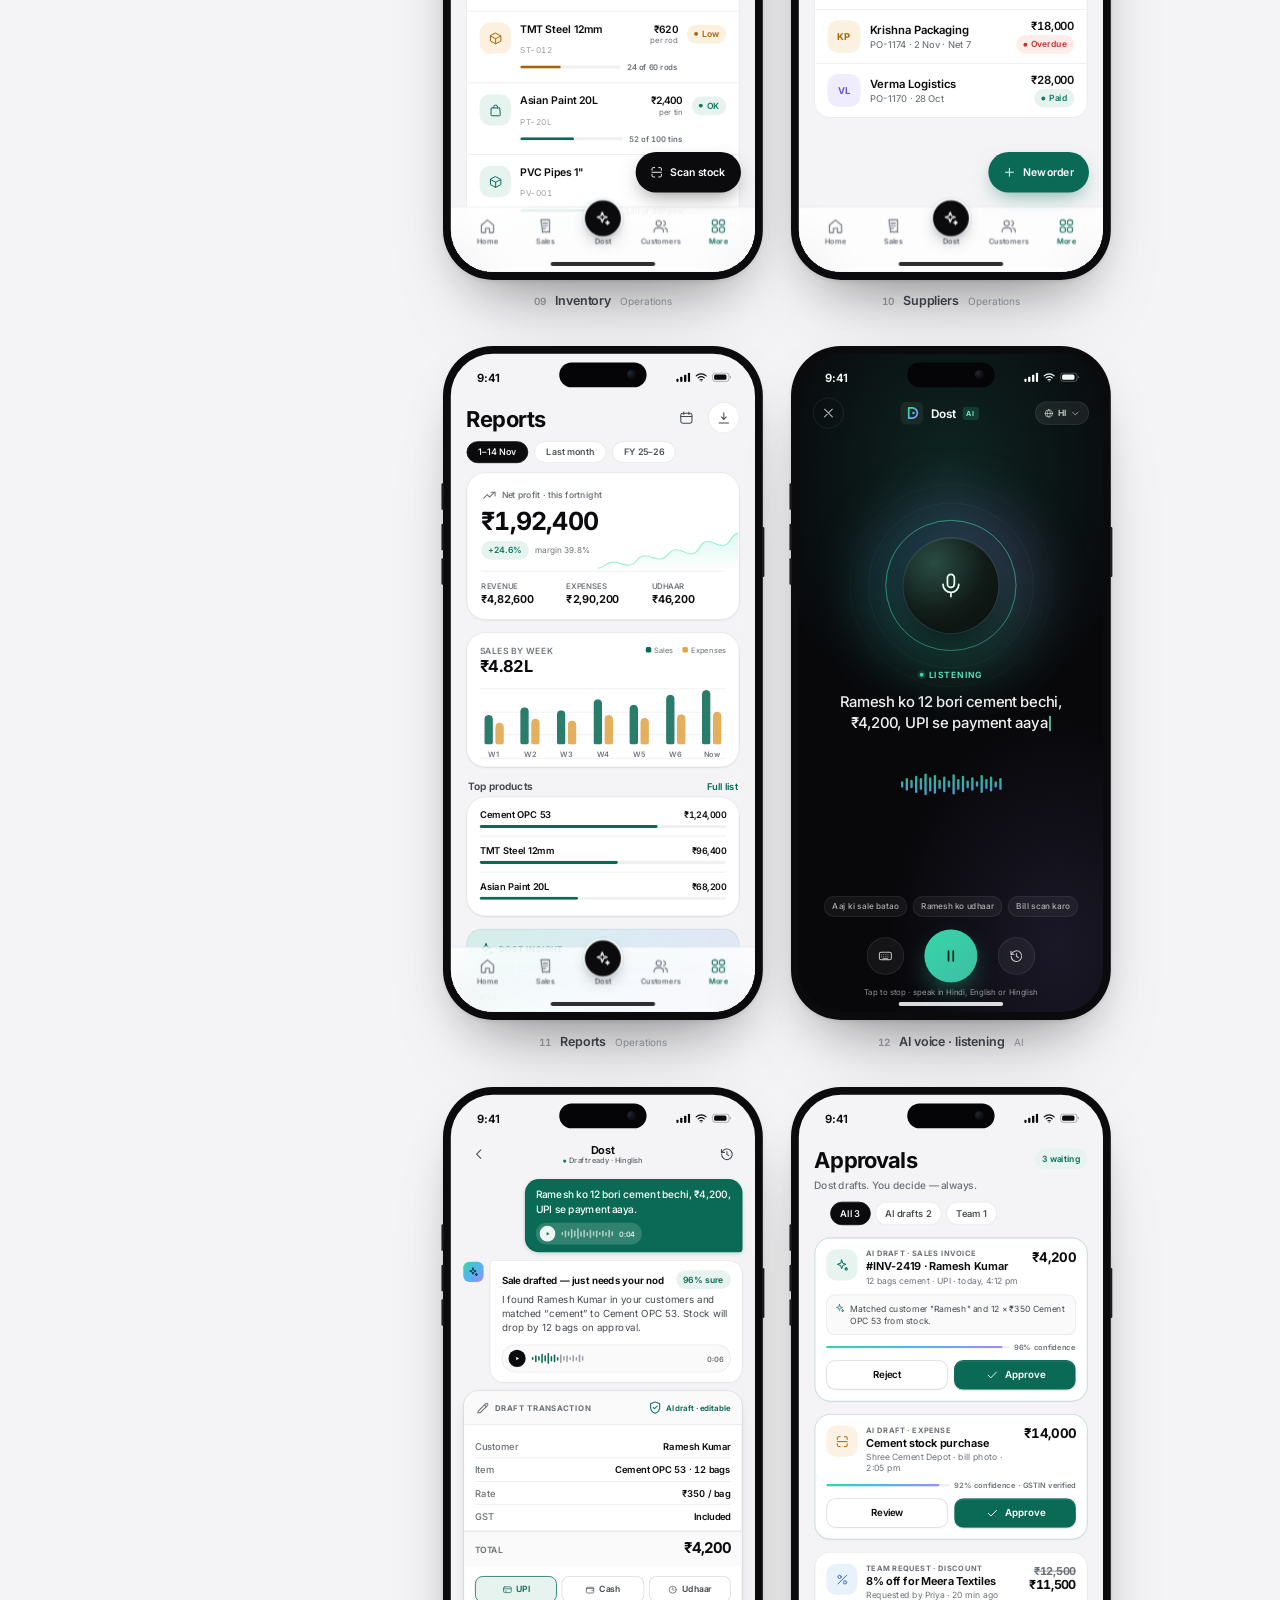
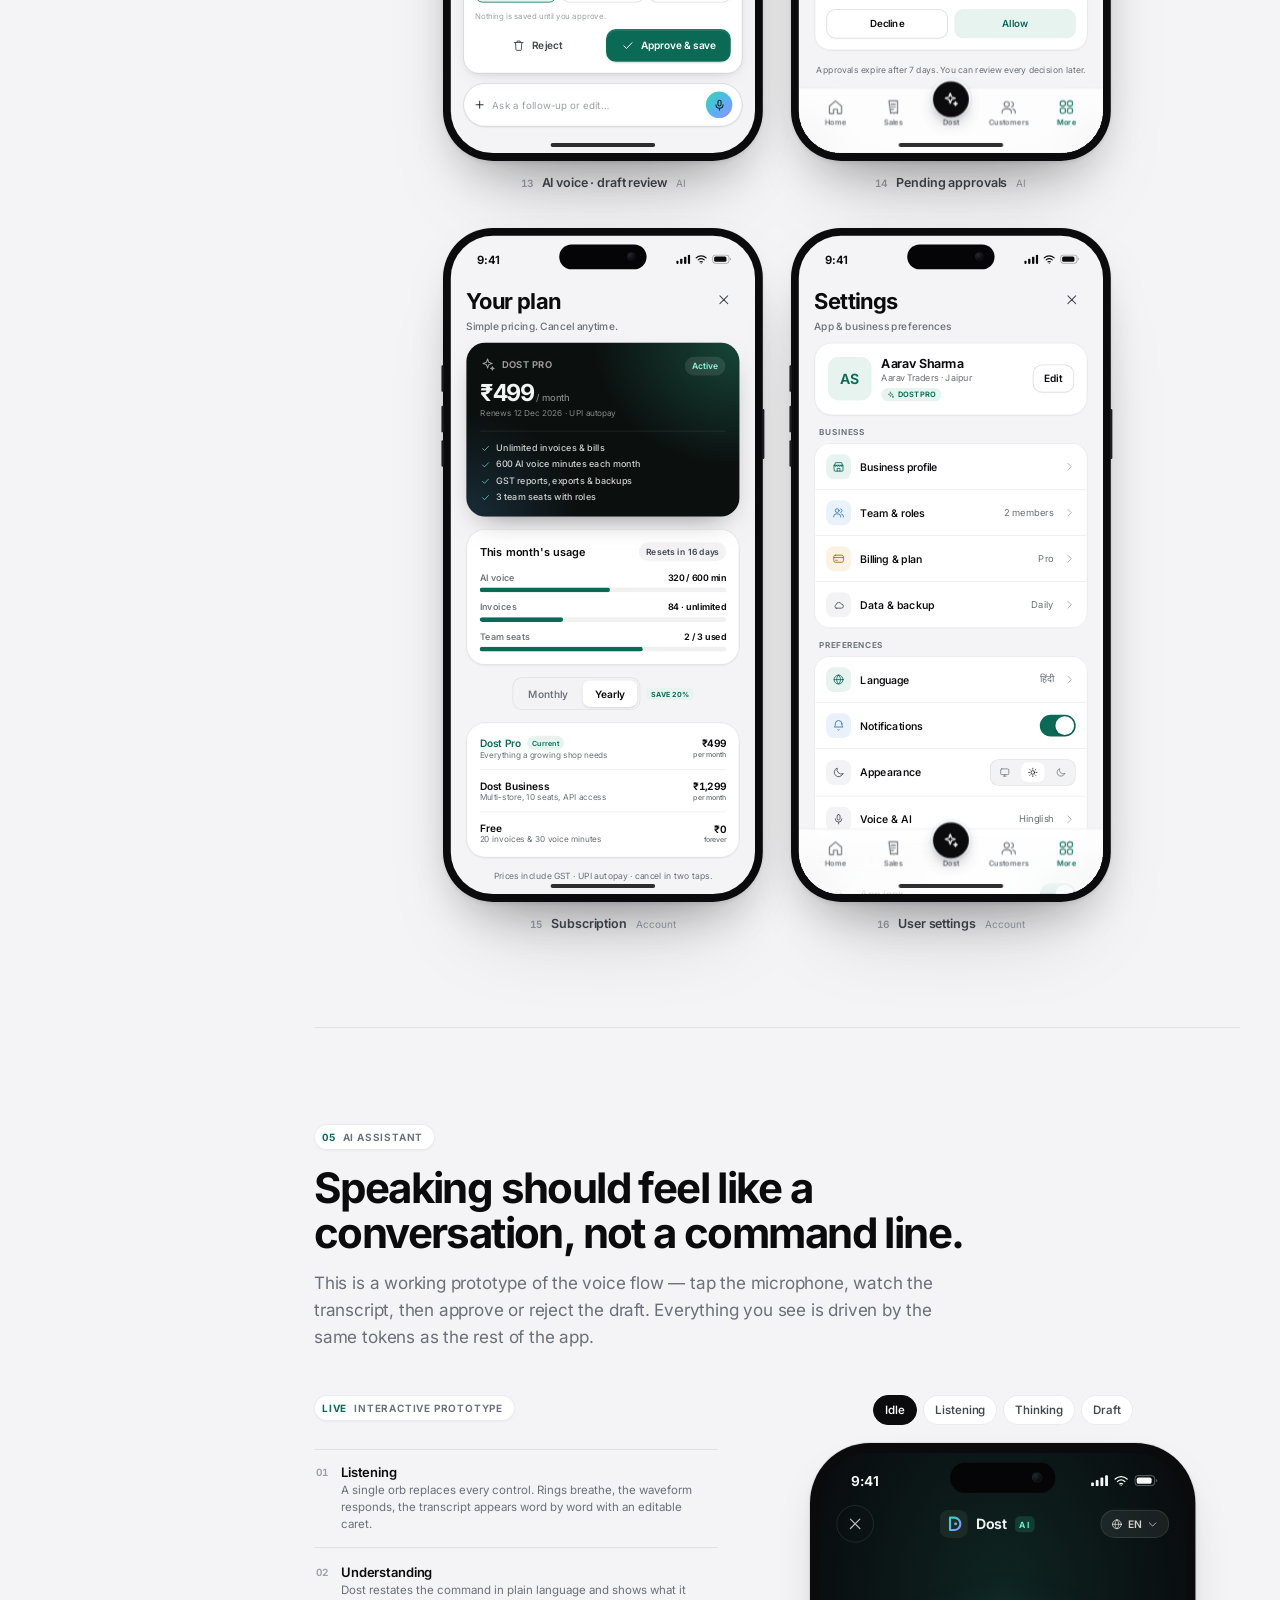
==== commit a0588f8f: "Add a start-here strip to the review site and a 10-minute feature tour Co-authored-by: arena-agent <" ====
--- a/design/index.html
+++ b/design/index.html
@@ -176,6 +176,36 @@
       </div>
       </section>
 
+      <section class="sec sec--start" aria-labelledby="start-title">
+        <div class="sec-head sec-head--tight">
+          <span class="eyebrow"><b>→</b>Start here</span>
+          <h2 id="start-title" class="sec__h2-sm">Four things to look at, in this order.</h2>
+          <p class="sec__lead">Ten minutes covers the whole review. Nothing to install, nothing to sign up for.</p>
+        </div>
+        <div class="start-grid">
+          <a class="start-card" href="demo.html">
+            <span class="start-card__n">01</span>
+            <span class="start-card__t">Watch the demo<svg class="i" aria-hidden="true"><use href="#i-play"/></svg></span>
+            <span class="start-card__d">30 seconds, plays itself. Morning dashboard → voice order → approved sale.</span>
+          </a>
+          <a class="start-card" href="#screens">
+            <span class="start-card__n">02</span>
+            <span class="start-card__t">Walk the 16 screens<svg class="i" aria-hidden="true"><use href="#i-arrow-up-right"/></svg></span>
+            <span class="start-card__d">Every screen, light and dark, with what it's for and how it behaves.</span>
+          </a>
+          <a class="start-card" href="#assistant">
+            <span class="start-card__n">03</span>
+            <span class="start-card__t">Talk to the prototype<svg class="i" aria-hidden="true"><use href="#i-arrow-up-right"/></svg></span>
+            <span class="start-card__d">Tap the mic, watch Hinglish become a draft invoice, approve it yourself.</span>
+          </a>
+          <a class="start-card" href="#handoff">
+            <span class="start-card__n">04</span>
+            <span class="start-card__t">Read the build contract<svg class="i" aria-hidden="true"><use href="#i-arrow-up-right"/></svg></span>
+            <span class="start-card__d">Colour, type, spacing and motion tokens — everything a Flutter build needs.</span>
+          </a>
+        </div>
+      </section>
+
       <section class="sec sec--first" style="border-top:0;padding-top:0">
         <div class="sec-head">
           <span class="eyebrow"><b>01</b>Point of view</span>
--- a/design/css/site.css
+++ b/design/css/site.css
@@ -790,3 +790,35 @@
     transition-duration: 0.01ms !important;
   }
 }
+
+/* Start-here strip */
+.sec--start { padding-top: 56px; padding-bottom: 56px; }
+.sec-head--tight { margin-bottom: 24px; }
+.sec__h2-sm { font-size: clamp(20px, 2vw, 26px); letter-spacing: -0.025em; margin: 6px 0 6px; }
+.start-grid {
+  display: grid;
+  grid-template-columns: repeat(4, minmax(0, 1fr));
+  gap: 12px;
+}
+.start-card {
+  display: flex;
+  flex-direction: column;
+  gap: 6px;
+  padding: 16px 16px 18px;
+  border: 1px solid var(--line);
+  border-radius: 18px;
+  background: var(--surface);
+  color: var(--ink);
+  transition: border-color var(--dur-fast) var(--ease-standard), transform var(--dur-fast) var(--ease-standard), box-shadow var(--dur-fast) var(--ease-standard);
+}
+.start-card:hover {
+  border-color: var(--brand);
+  transform: translateY(-2px);
+  box-shadow: 0 12px 28px -18px rgba(9, 12, 20, .35);
+}
+.start-card__n { font-size: 10.5px; font-weight: 600; letter-spacing: .09em; color: var(--brand-text); }
+.start-card__t { display: flex; align-items: center; gap: 6px; font-size: 14px; font-weight: 650; letter-spacing: -0.015em; }
+.start-card__t .i { width: 12px; height: 12px; color: var(--ink-3); }
+.start-card__d { font-size: 11.5px; line-height: 1.45; color: var(--ink-3); }
+@media (max-width: 900px) { .start-grid { grid-template-columns: repeat(2, minmax(0, 1fr)); } }
+@media (max-width: 560px) { .start-grid { grid-template-columns: 1fr; } }
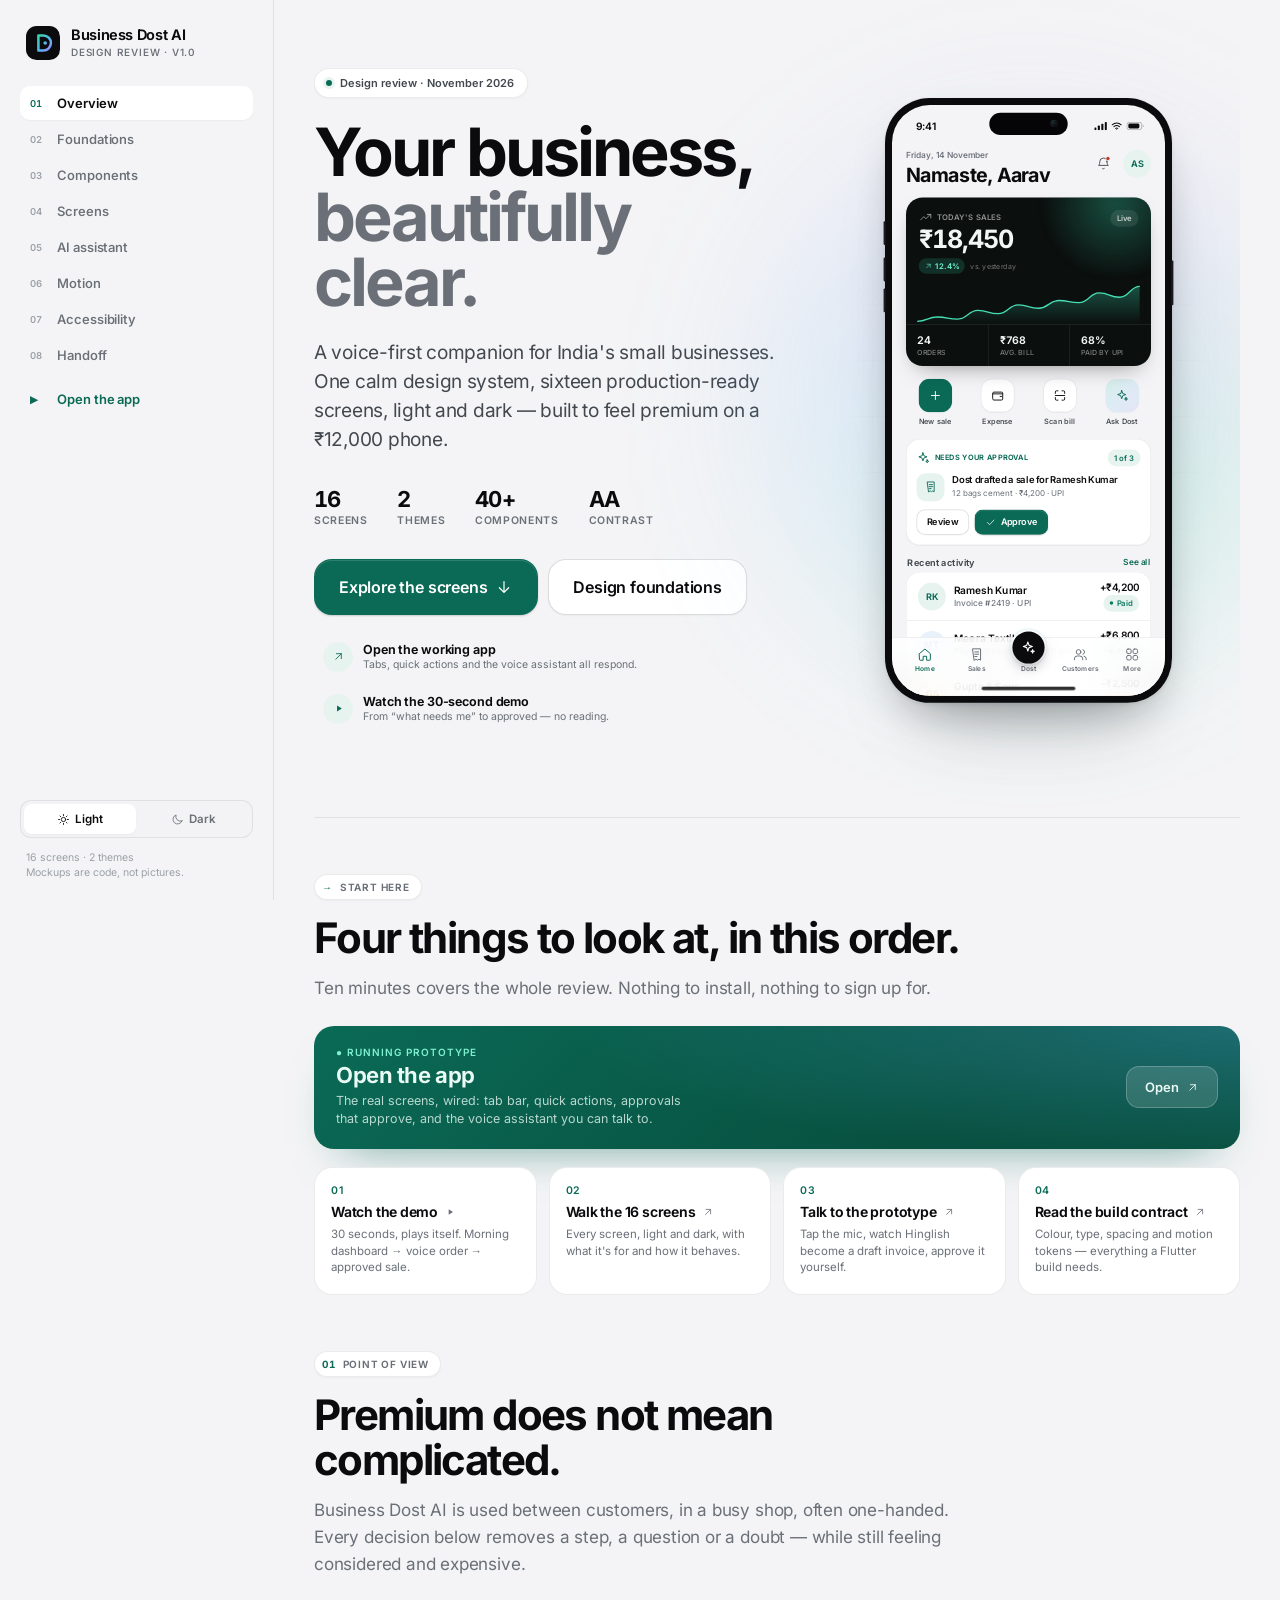
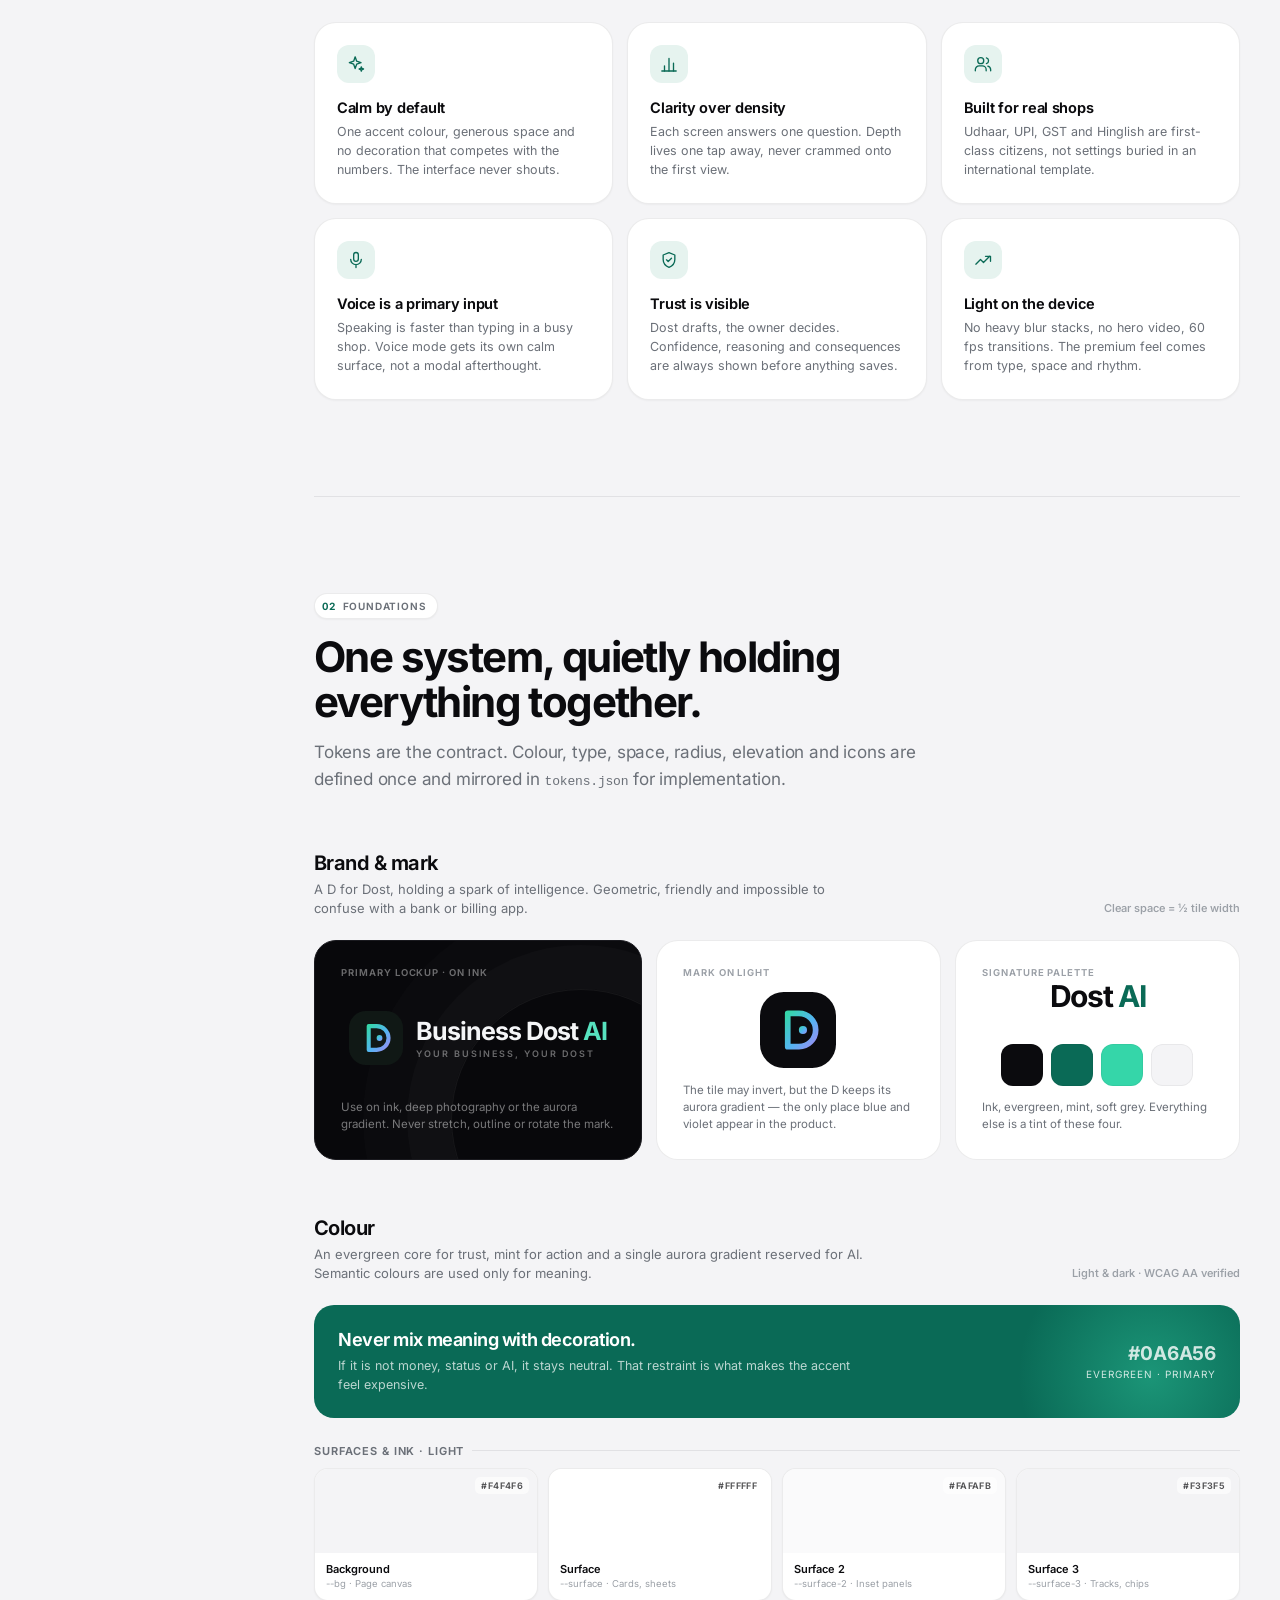
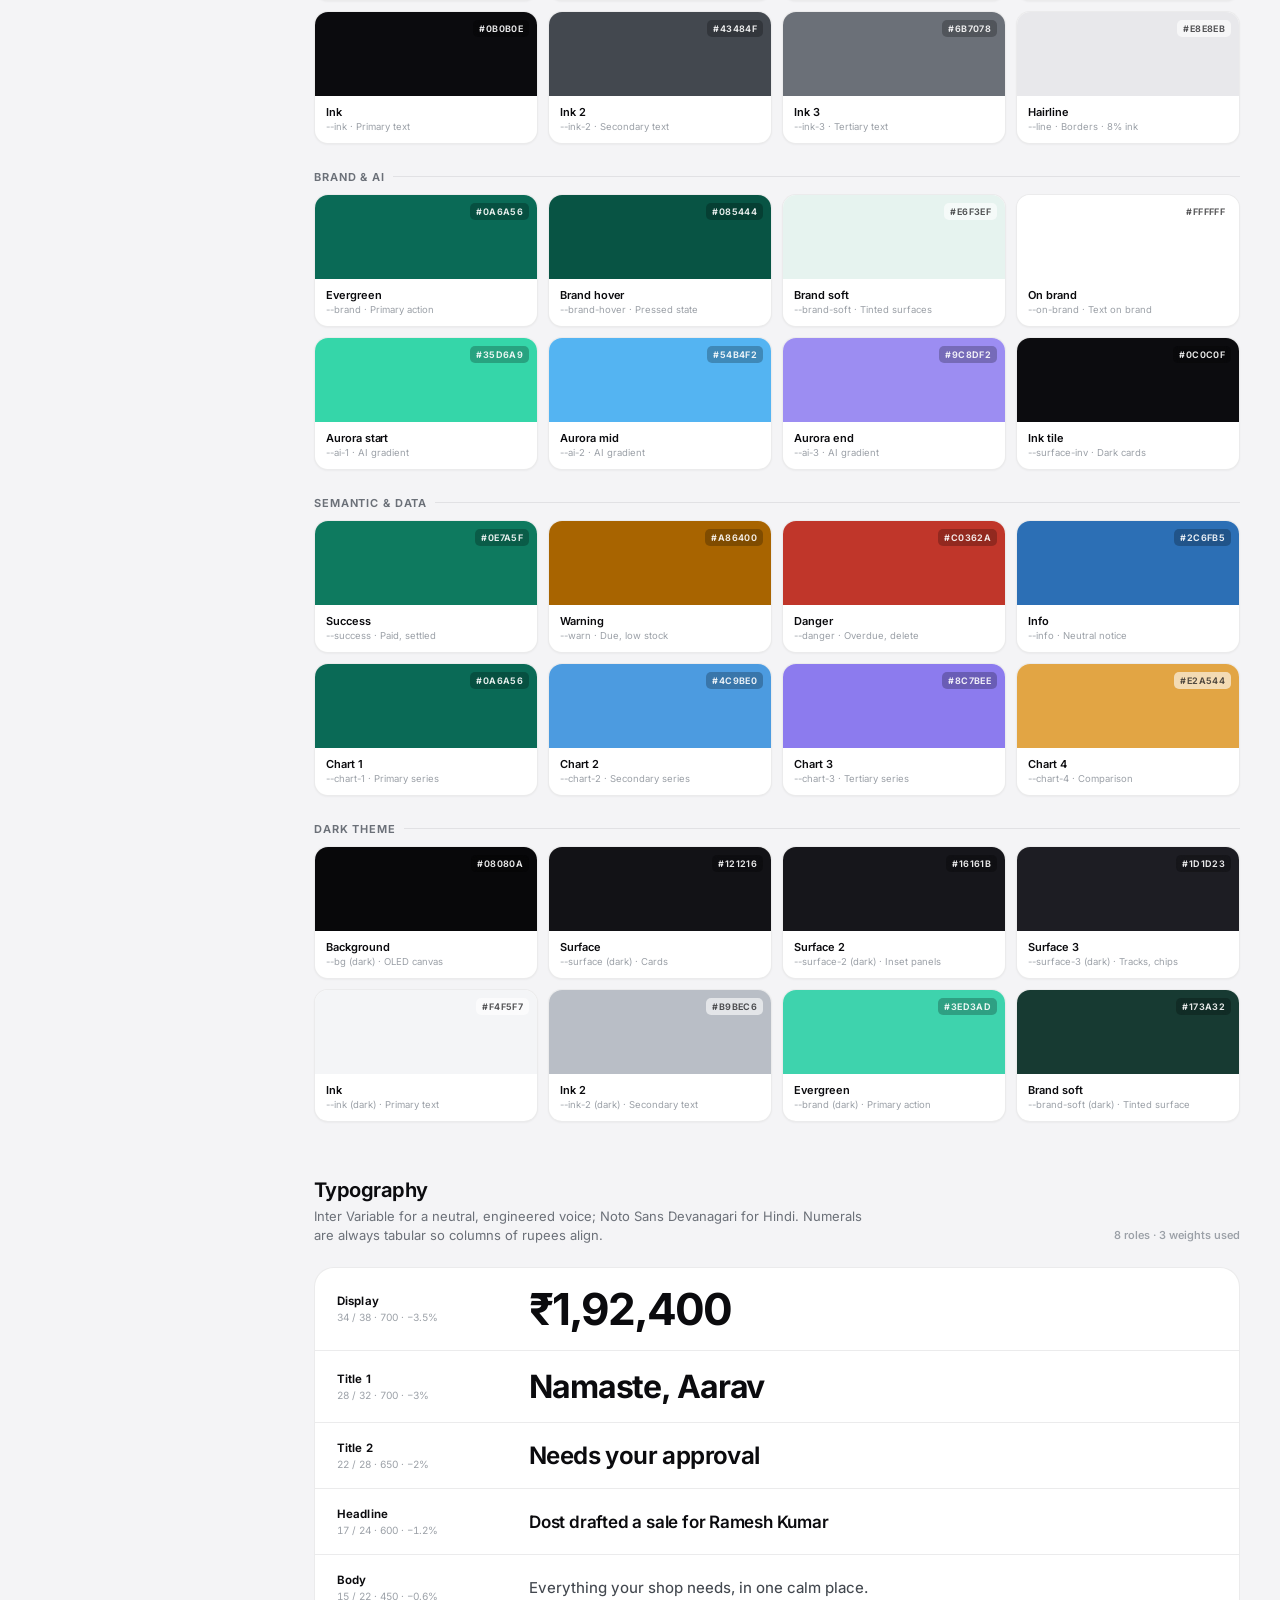
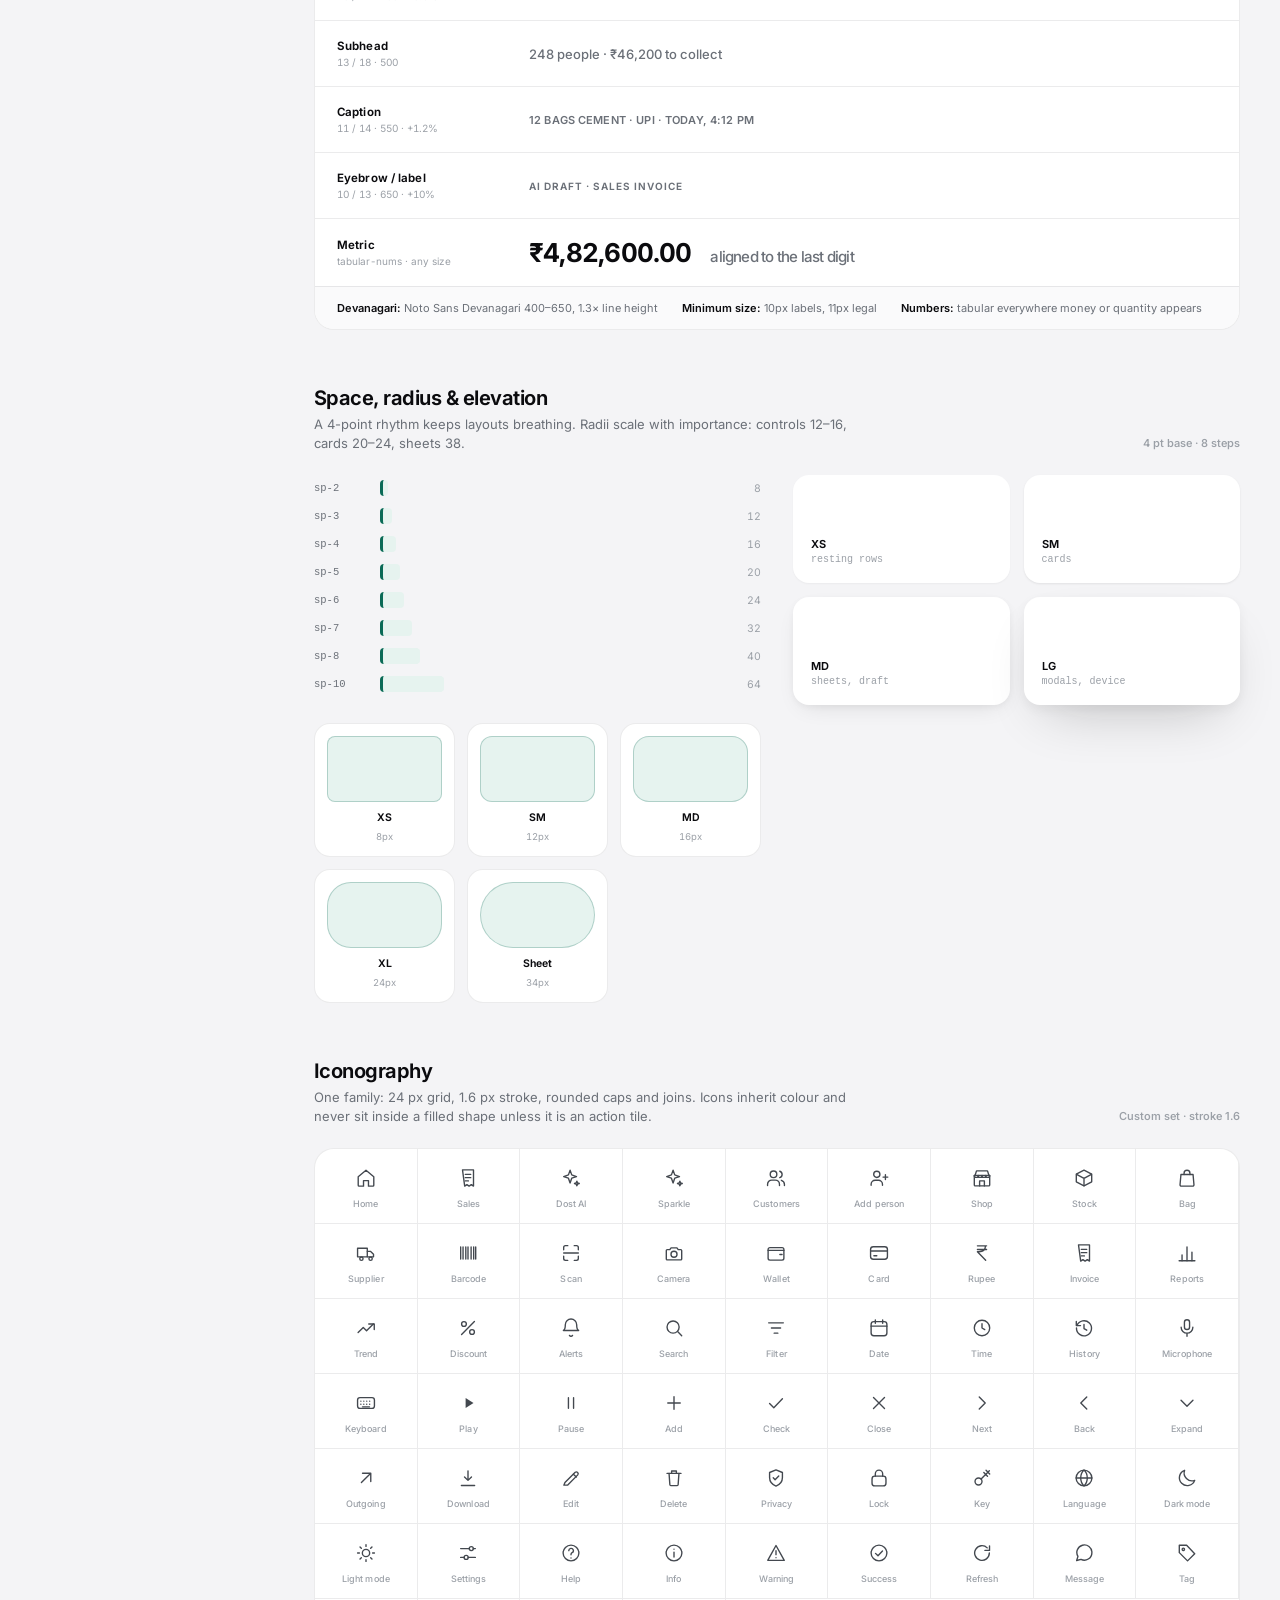
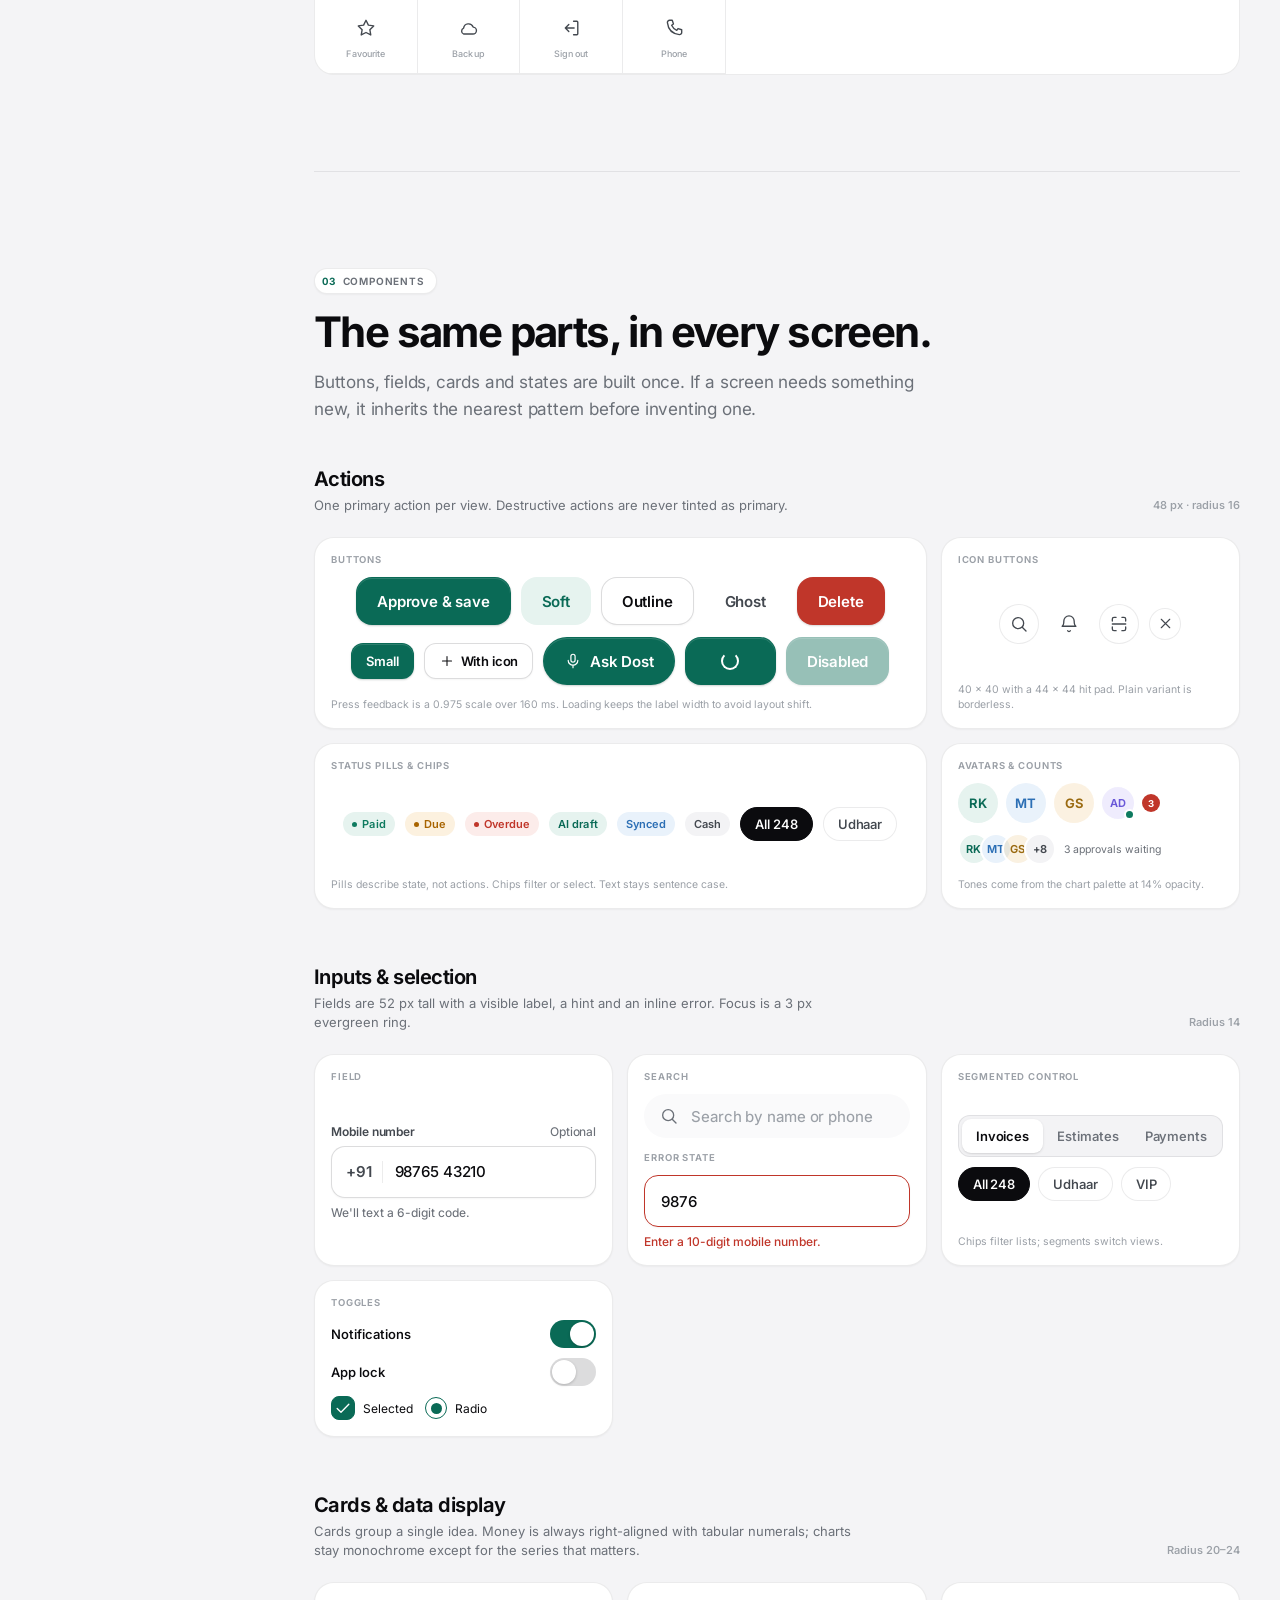
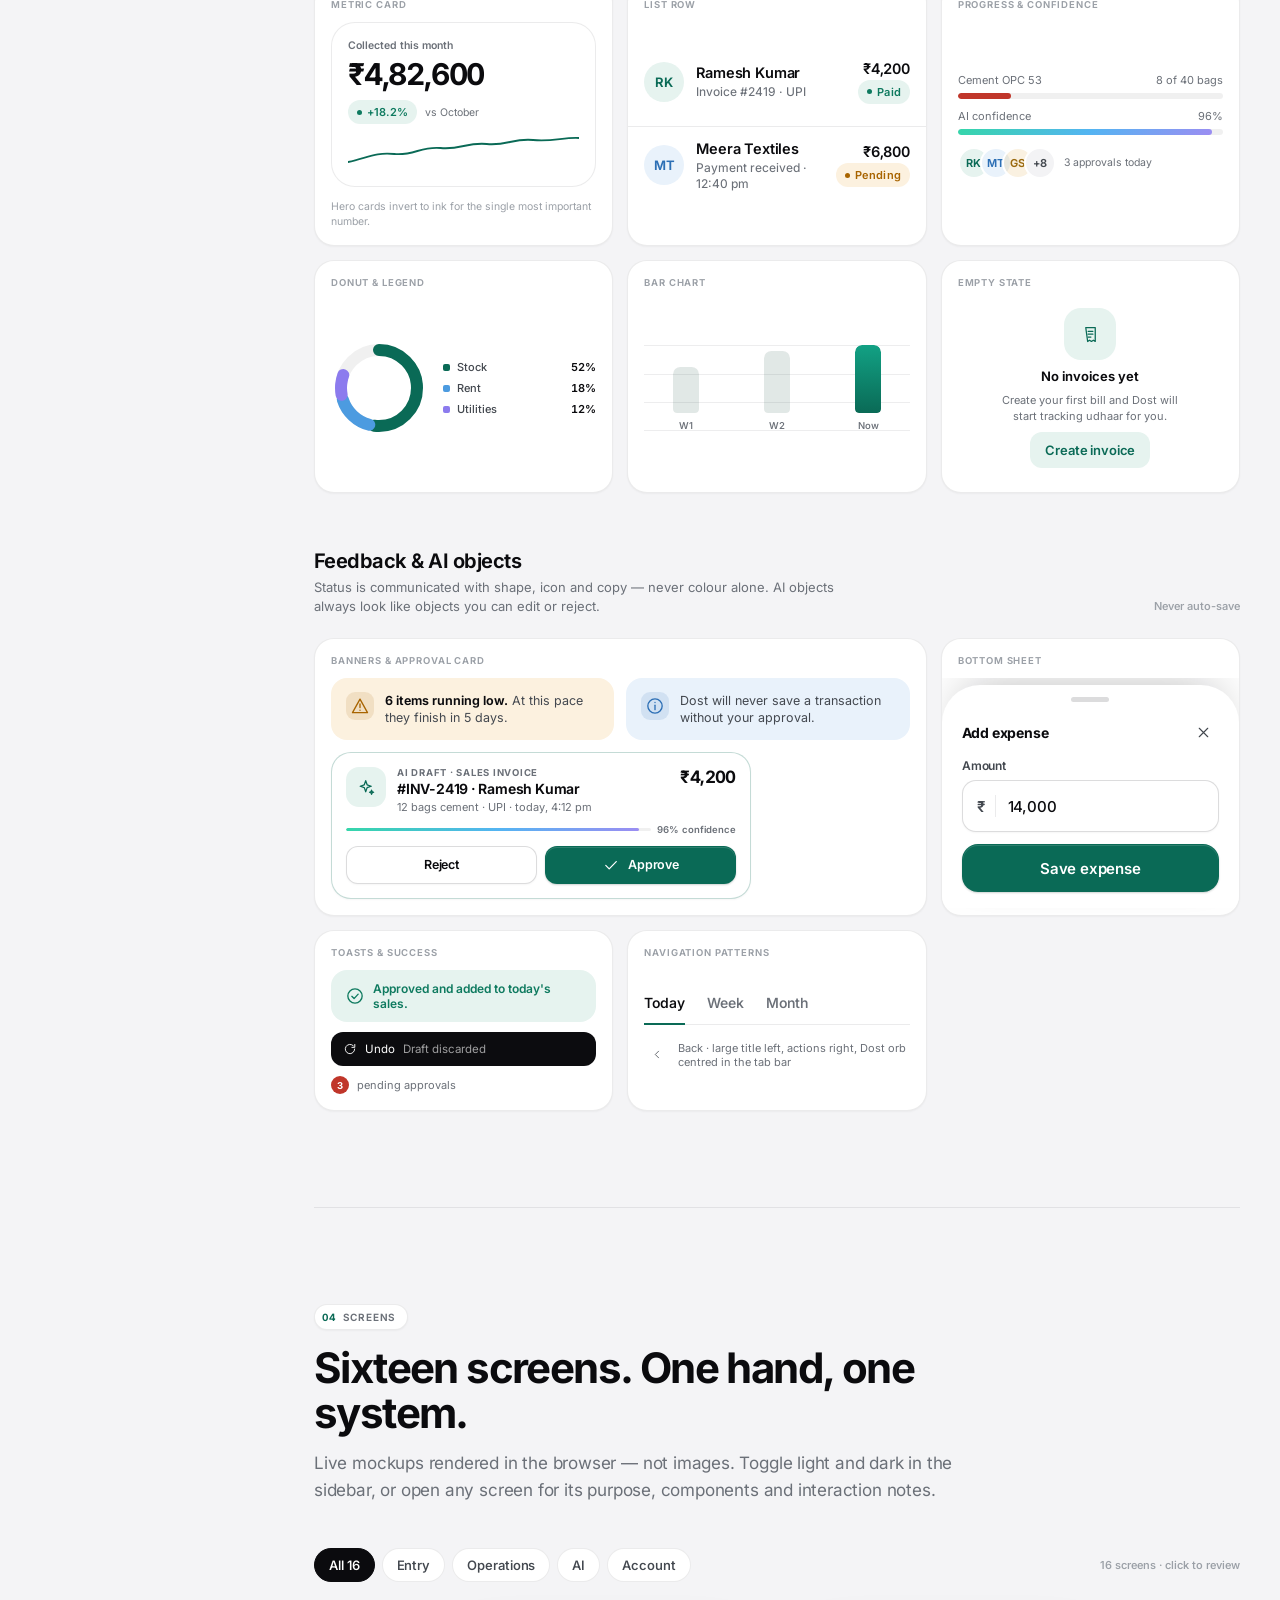
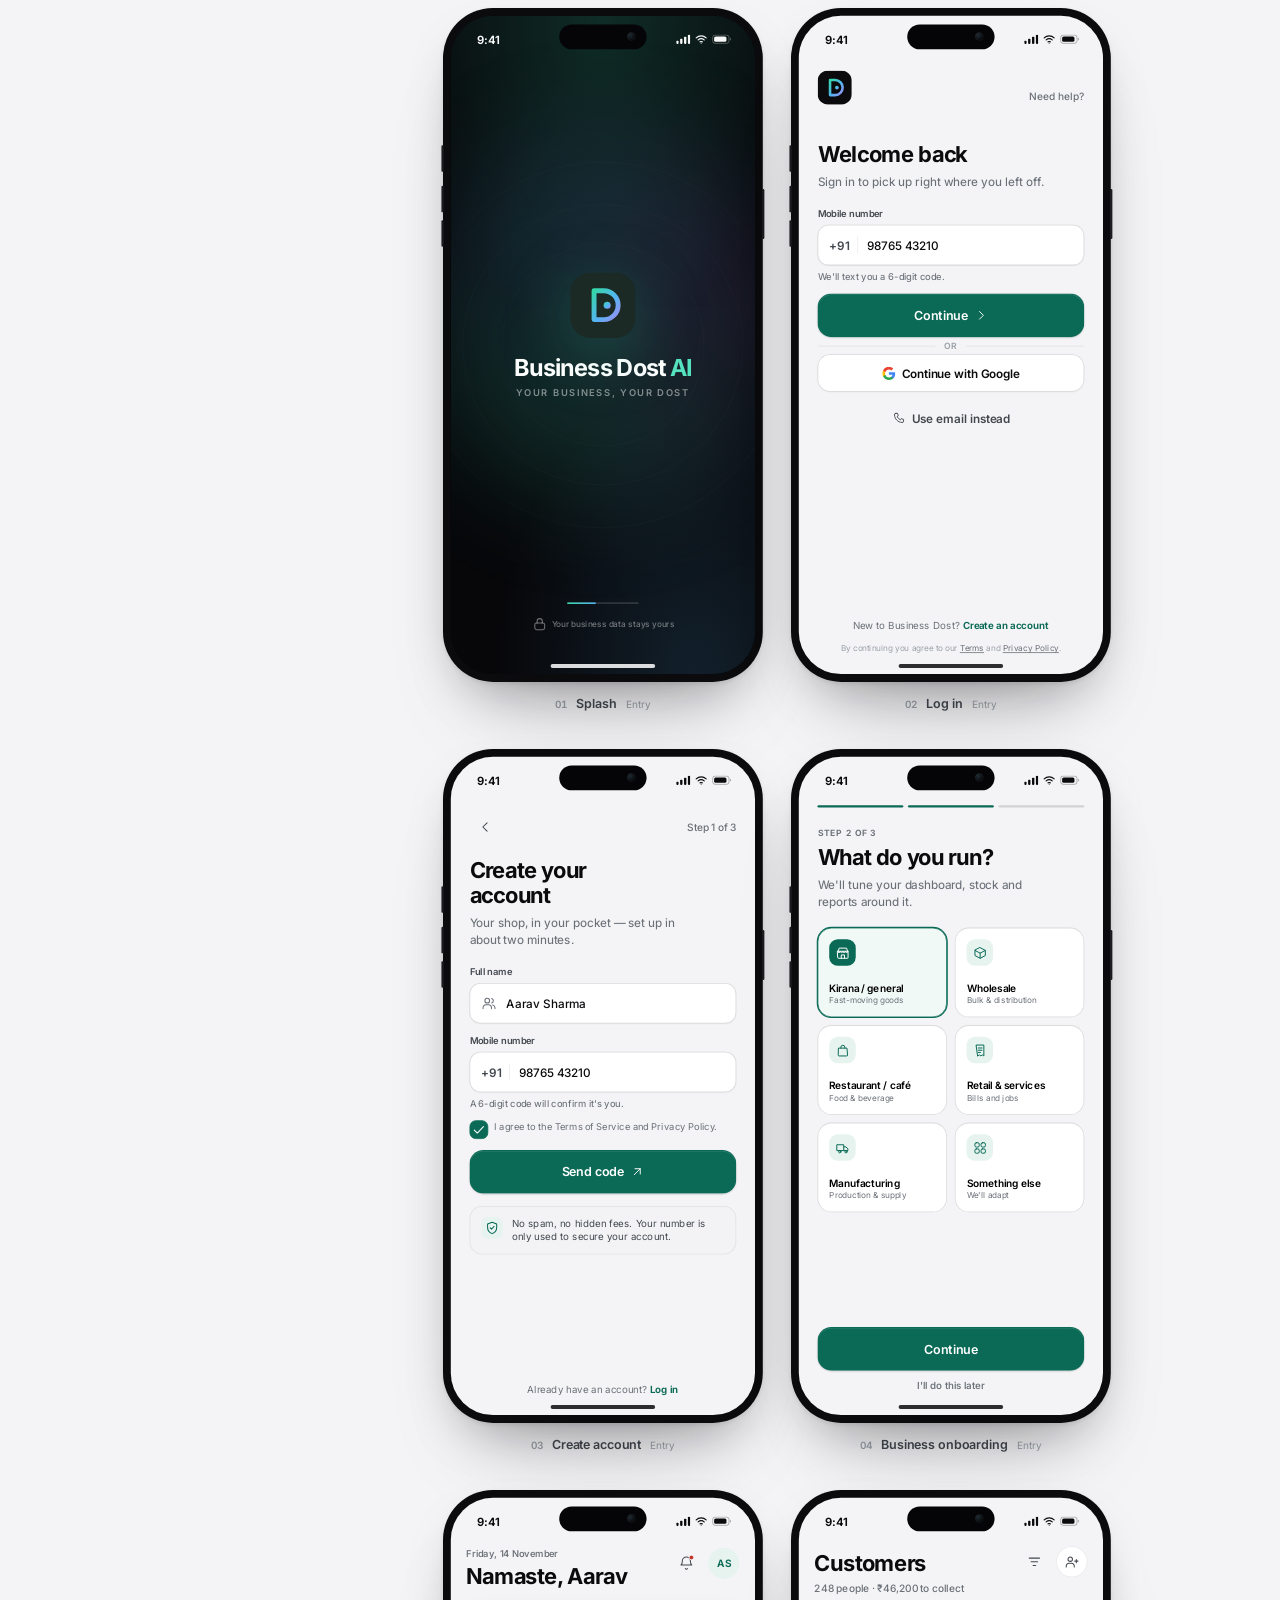
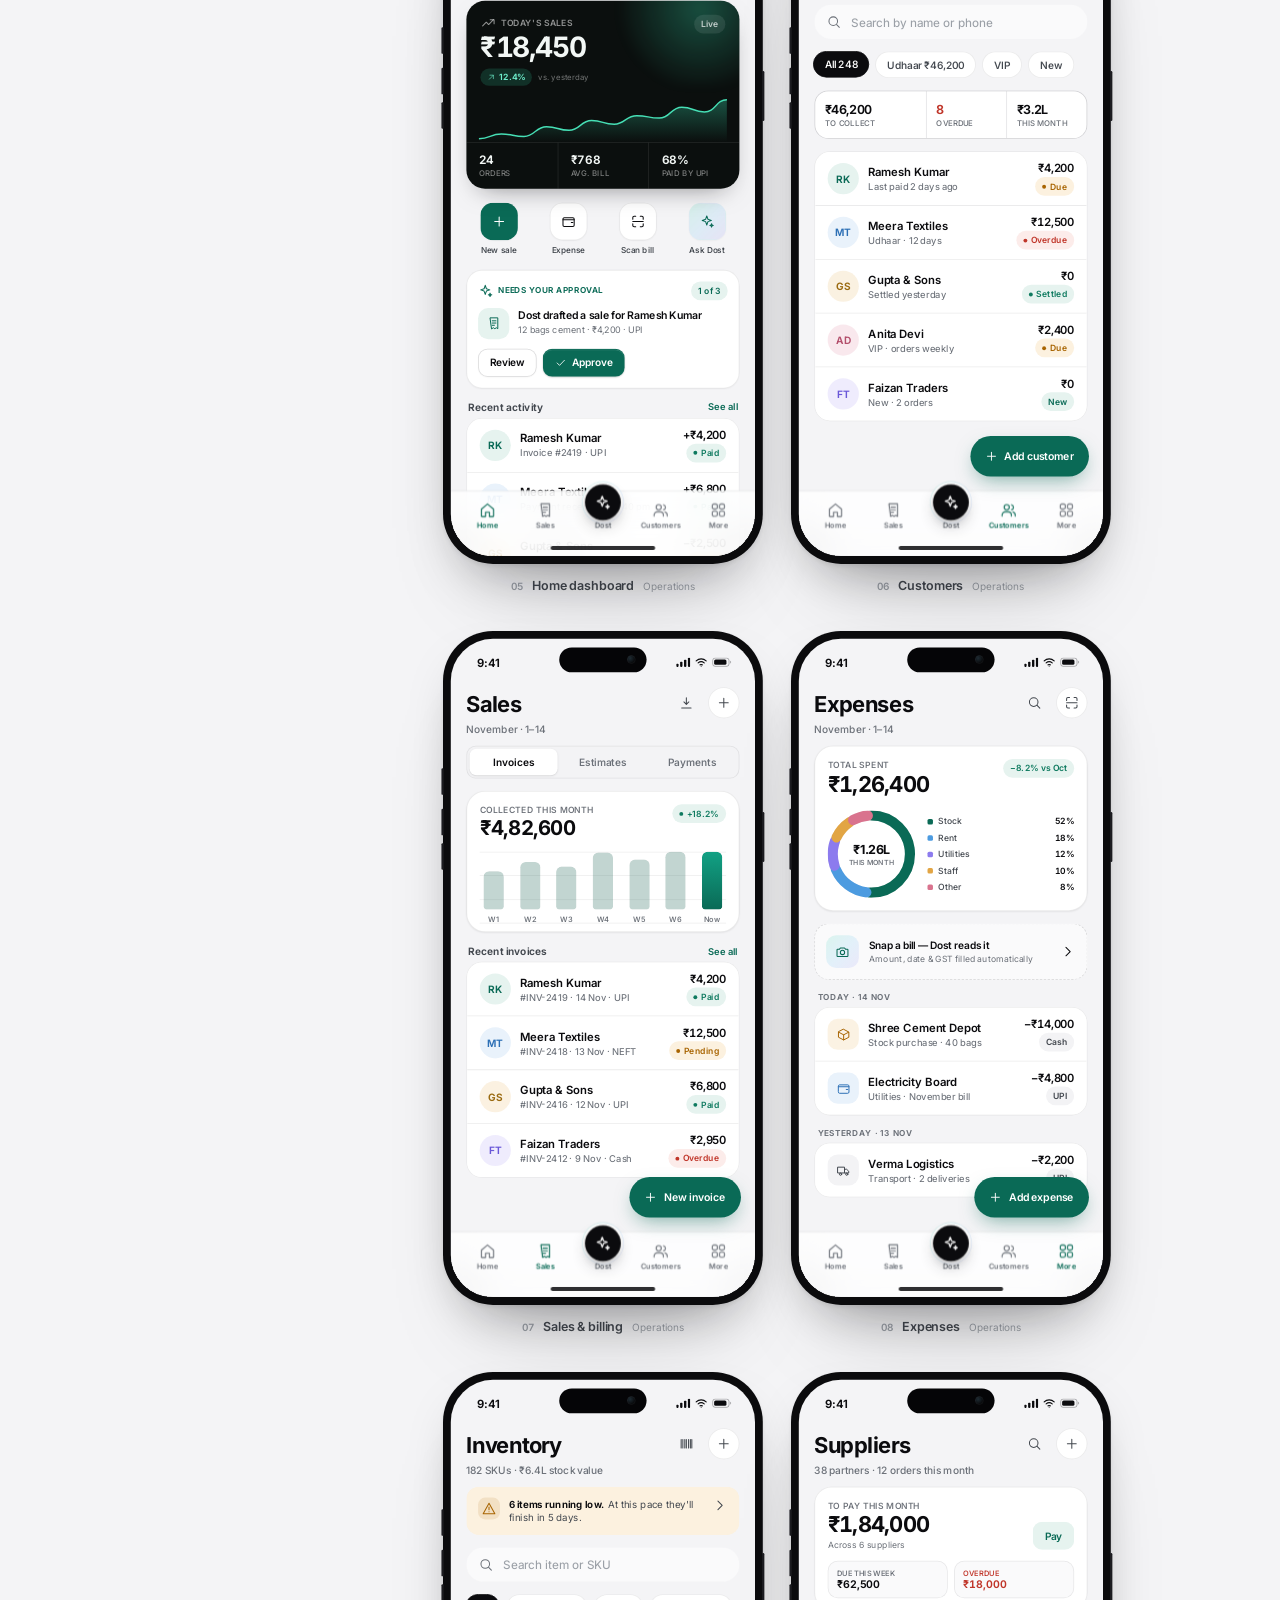
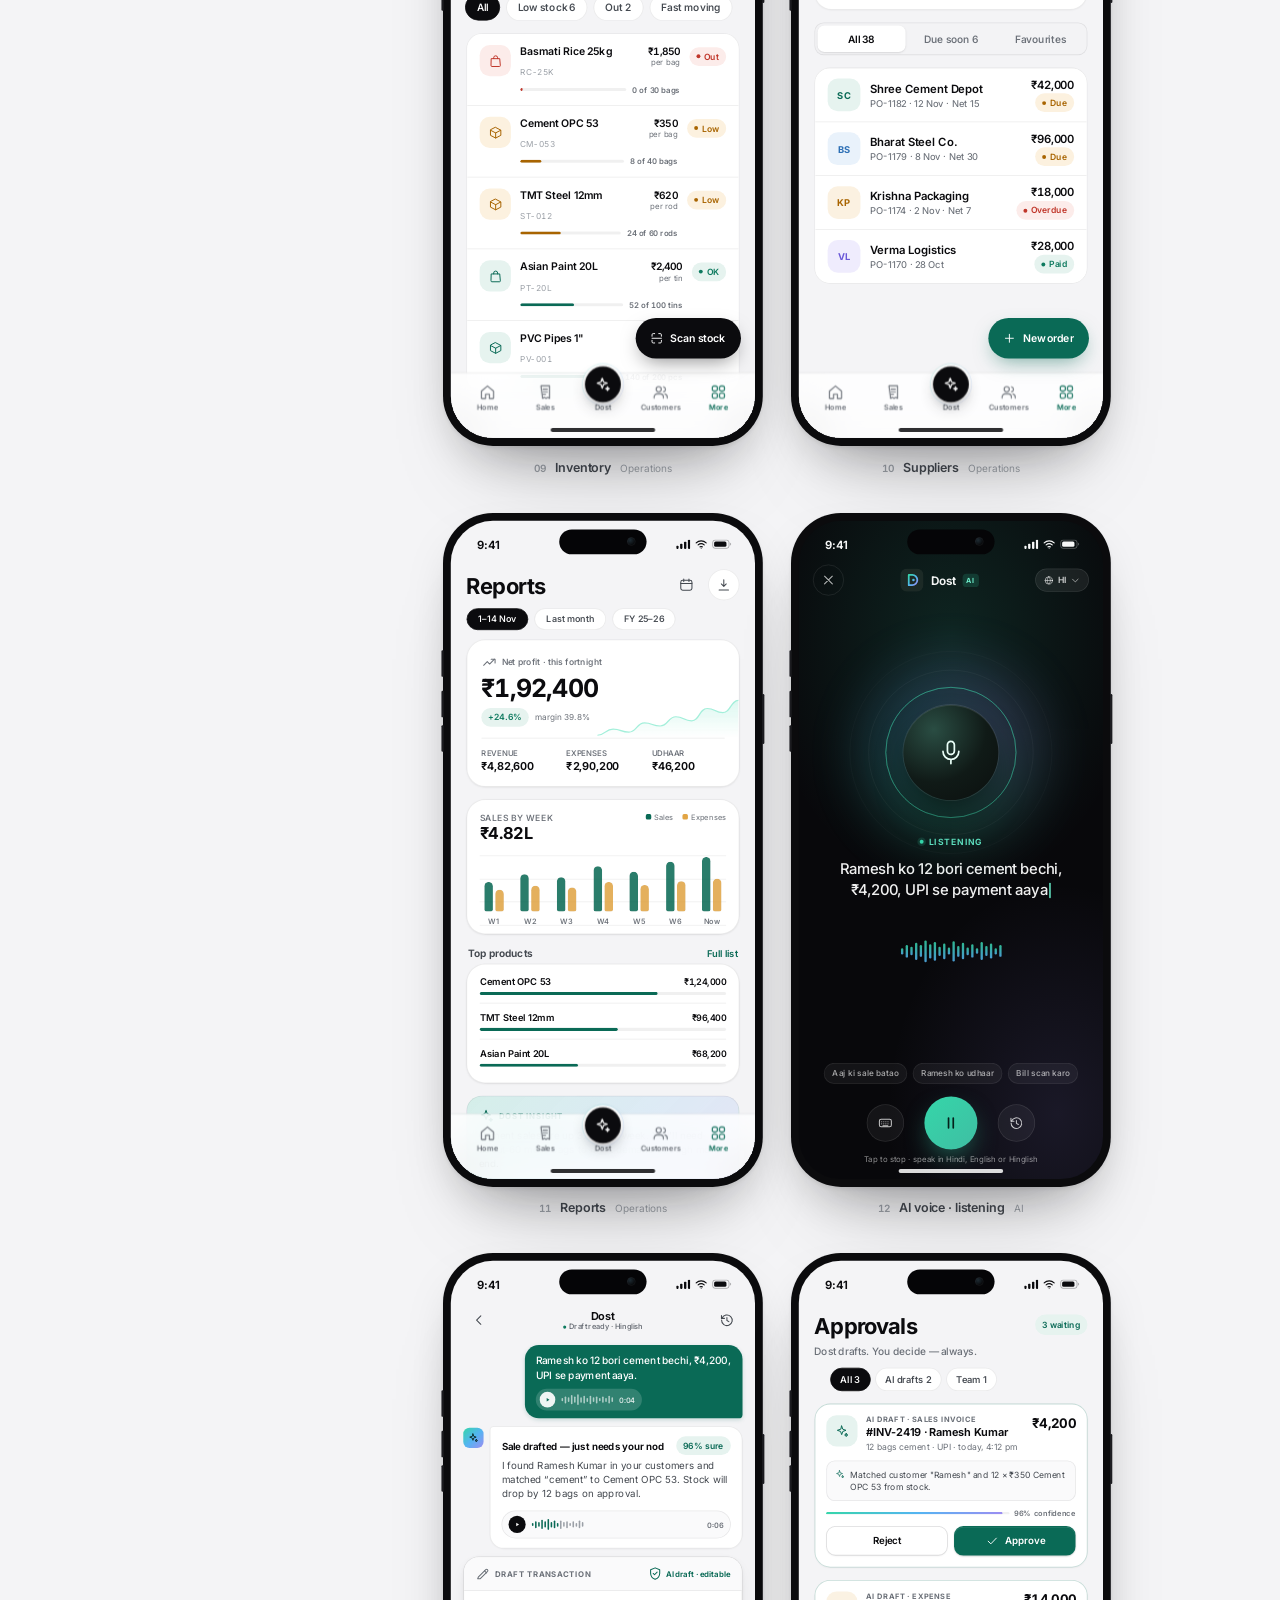
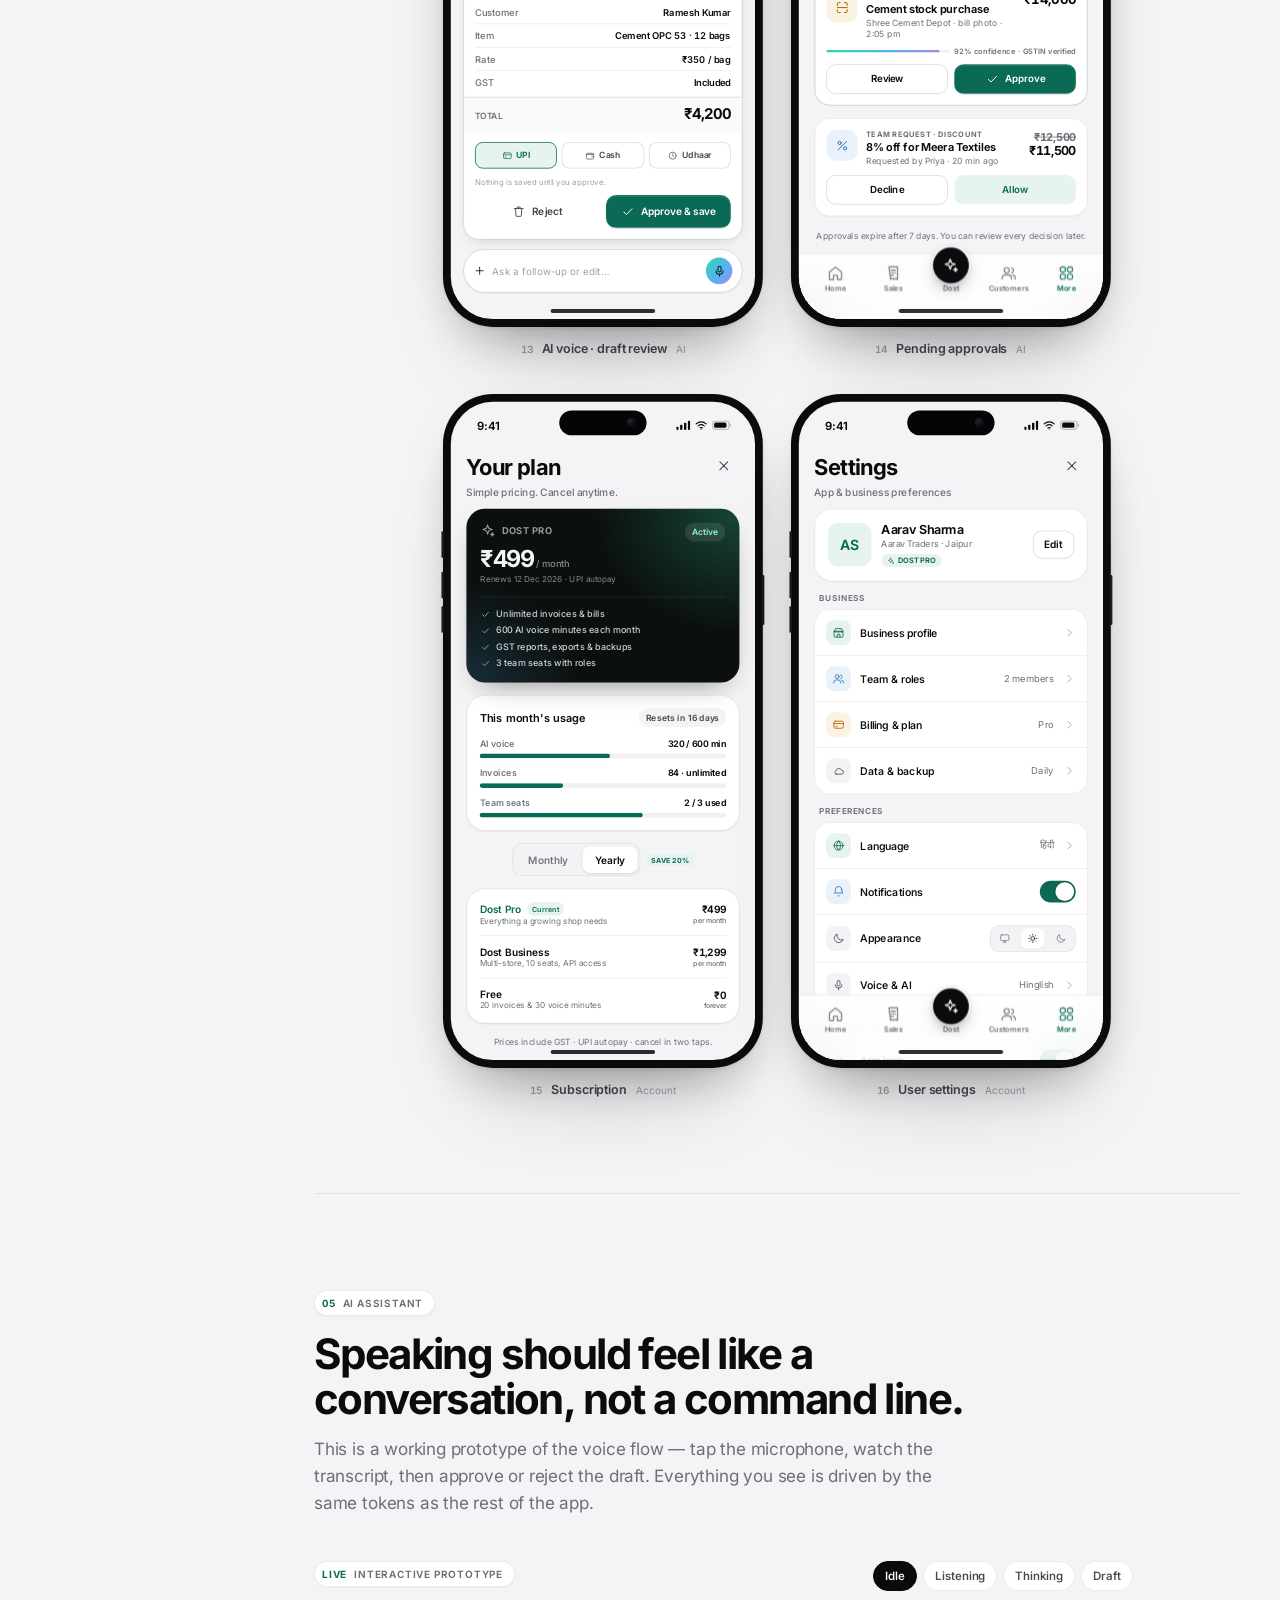
==== commit dcdadbb7: "Add the working app (design/app.html): wired navigation, approvals, voice assistant, light/dark, mob" ====
--- a/design/index.html
+++ b/design/index.html
@@ -111,6 +111,7 @@
       <a class="navlink" href="#motion"><span class="navlink__num">06</span>Motion</a>
       <a class="navlink" href="#accessibility"><span class="navlink__num">07</span>Accessibility</a>
       <a class="navlink" href="#handoff"><span class="navlink__num">08</span>Handoff</a>
+      <a class="navlink navlink--app" href="app.html"><span class="navlink__num">▶</span>Open the app</a>
     </nav>
     <div class="rail__foot">
       <div class="rail__theme" role="group" aria-label="Colour theme">
@@ -164,10 +165,16 @@
             <a class="btn btn--primary btn--lg" href="#screens">Explore the screens <svg class="i" aria-hidden="true"><use href="#i-arrow-down"/></svg></a>
             <a class="btn btn--outline btn--lg" href="#foundations">Design foundations</a>
           </div>
-          <a class="hero__demo" href="demo.html">
-            <span class="hero__demo-play"><svg class="i" aria-hidden="true"><use href="#i-play"/></svg></span>
-            <span><b>Watch the 30-second demo</b><small>From “what needs me” to approved — no reading.</small></span>
-          </a>
+          <div class="hero__doors">
+            <a class="hero__demo" href="app.html">
+              <span class="hero__demo-play"><svg class="i" aria-hidden="true"><use href="#i-arrow-up-right"/></svg></span>
+              <span><b>Open the working app</b><small>Tabs, quick actions and the voice assistant all respond.</small></span>
+            </a>
+            <a class="hero__demo" href="demo.html">
+              <span class="hero__demo-play"><svg class="i" aria-hidden="true"><use href="#i-play"/></svg></span>
+              <span><b>Watch the 30-second demo</b><small>From “what needs me” to approved — no reading.</small></span>
+            </a>
+          </div>
         </div>
         <div class="hero__stage" aria-hidden="true" inert>
           <div class="hero__aurora"></div>
@@ -182,6 +189,14 @@
           <h2 id="start-title" class="sec__h2-sm">Four things to look at, in this order.</h2>
           <p class="sec__lead">Ten minutes covers the whole review. Nothing to install, nothing to sign up for.</p>
         </div>
+        <a class="launch" href="app.html">
+          <span class="launch__l">
+            <span class="launch__badge">● Running prototype</span>
+            <span class="launch__title">Open the app</span>
+            <span class="launch__sub">The real screens, wired: tab bar, quick actions, approvals that approve, and the voice assistant you can talk to.</span>
+          </span>
+          <span class="launch__cta">Open<svg class="i" aria-hidden="true"><use href="#i-arrow-up-right"/></svg></span>
+        </a>
         <div class="start-grid">
           <a class="start-card" href="demo.html">
             <span class="start-card__n">01</span>
--- a/design/css/site.css
+++ b/design/css/site.css
@@ -822,3 +822,54 @@
 .start-card__d { font-size: 11.5px; line-height: 1.45; color: var(--ink-3); }
 @media (max-width: 900px) { .start-grid { grid-template-columns: repeat(2, minmax(0, 1fr)); } }
 @media (max-width: 560px) { .start-grid { grid-template-columns: 1fr; } }
+
+/* Door into the running app */
+.navlink--app { margin-top: 8px; color: var(--brand-text); font-weight: 600; }
+.navlink--app .navlink__num { color: var(--brand-text); }
+.hero__doors { display: flex; flex-wrap: wrap; gap: 4px 18px; margin-top: 18px; }
+.hero__doors .hero__demo { margin-top: 0; }
+
+.launch {
+  display: flex;
+  align-items: center;
+  justify-content: space-between;
+  gap: 20px;
+  padding: 20px 22px;
+  margin-bottom: 18px;
+  border-radius: 20px;
+  text-decoration: none;
+  color: #eafaf5;
+  background:
+    radial-gradient(120% 180% at 100% 0%, rgba(84, 180, 242, .28), transparent 60%),
+    linear-gradient(135deg, #0a6a56, #08503f 70%);
+  box-shadow: 0 24px 50px -30px rgba(10, 106, 86, .65);
+  transition: transform var(--dur-fast) var(--ease-standard), box-shadow var(--dur-fast) var(--ease-standard);
+}
+.launch:hover { transform: translateY(-2px); box-shadow: 0 30px 60px -30px rgba(10, 106, 86, .75); }
+.launch__l { display: grid; gap: 4px; }
+.launch__badge {
+  font-size: 10px;
+  letter-spacing: .1em;
+  text-transform: uppercase;
+  font-weight: 600;
+  color: #7ff0d2;
+}
+.launch__title { font-size: 22px; font-weight: 680; letter-spacing: -0.02em; }
+.launch__sub { font-size: 12.5px; line-height: 1.5; color: rgba(234, 250, 245, .78); max-width: 46ch; }
+.launch__cta {
+  display: inline-flex;
+  align-items: center;
+  gap: 7px;
+  flex: none;
+  height: 42px;
+  padding: 0 18px;
+  border-radius: 13px;
+  background: rgba(255, 255, 255, .14);
+  border: 1px solid rgba(255, 255, 255, .22);
+  font-size: 13px;
+  font-weight: 600;
+}
+.launch__cta .i { width: 13px; height: 13px; }
+@media (max-width: 640px) {
+  .launch { flex-direction: column; align-items: flex-start; gap: 14px; }
+}
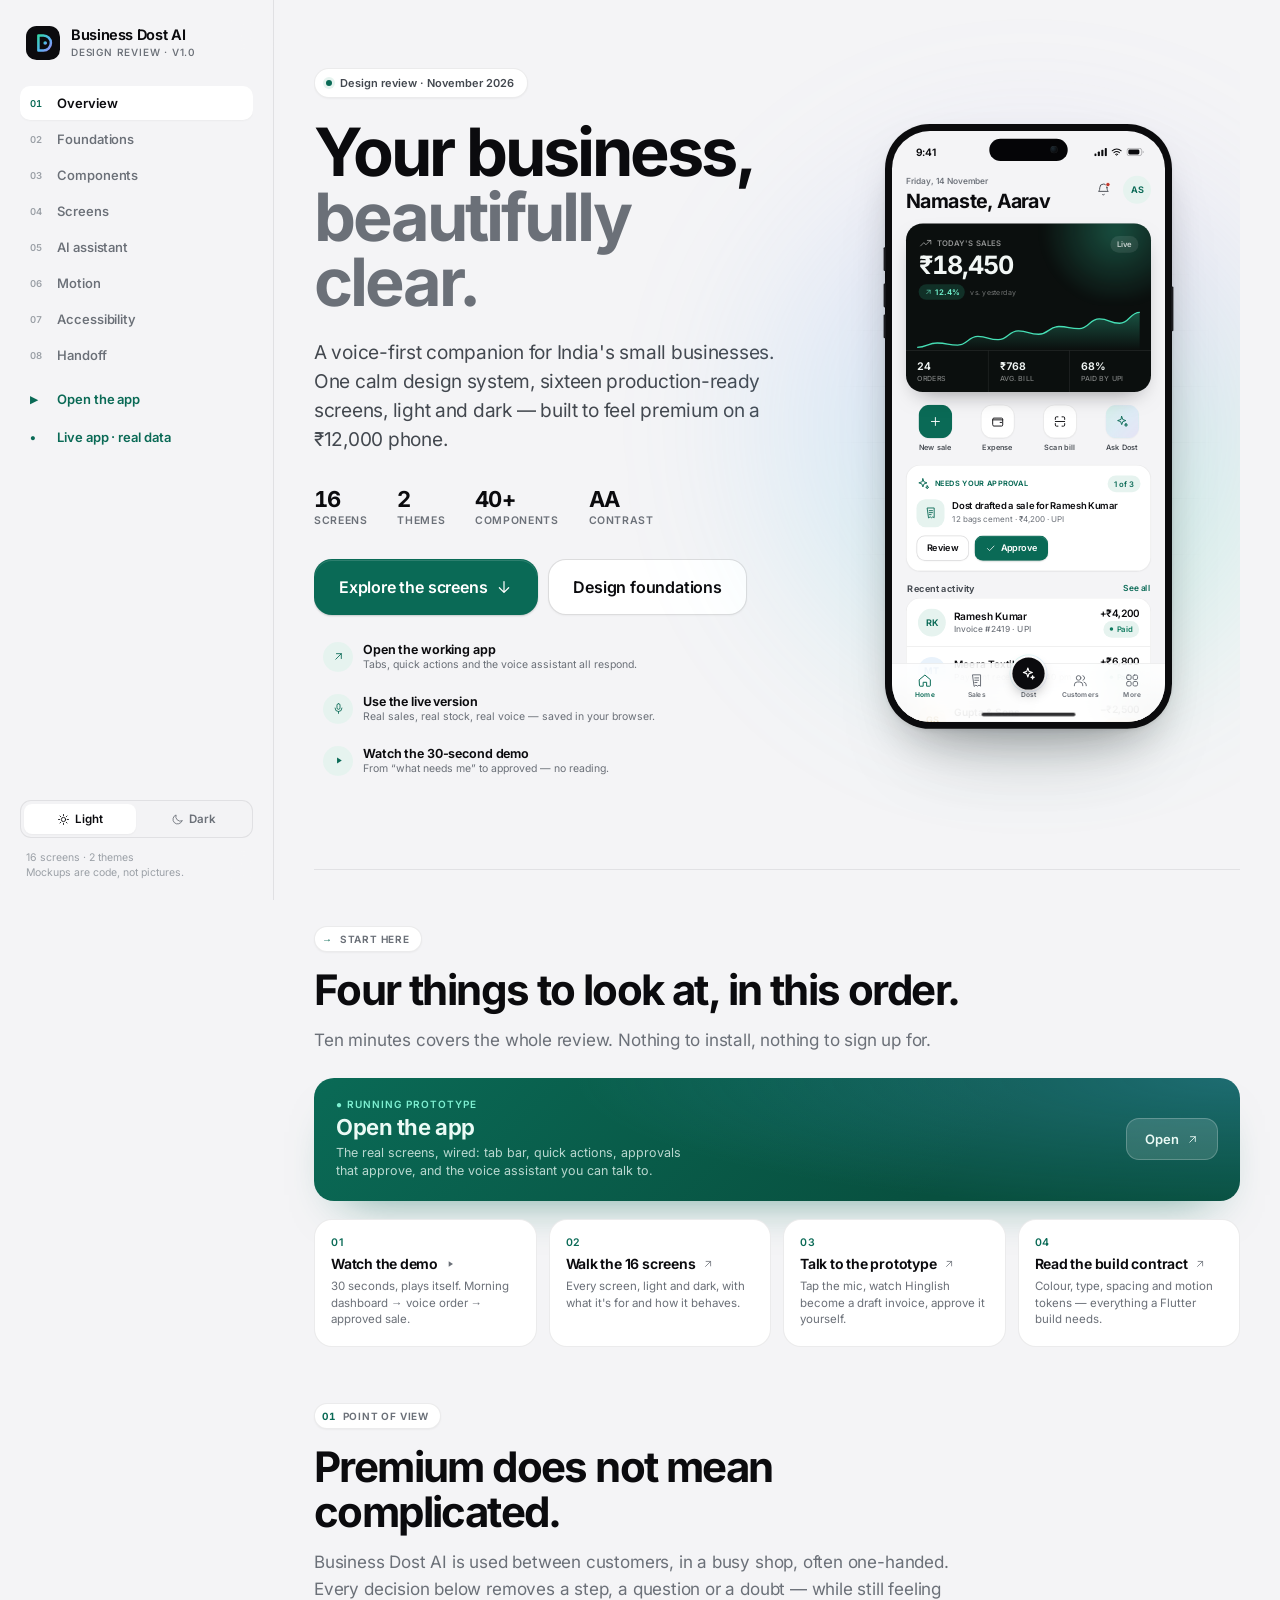
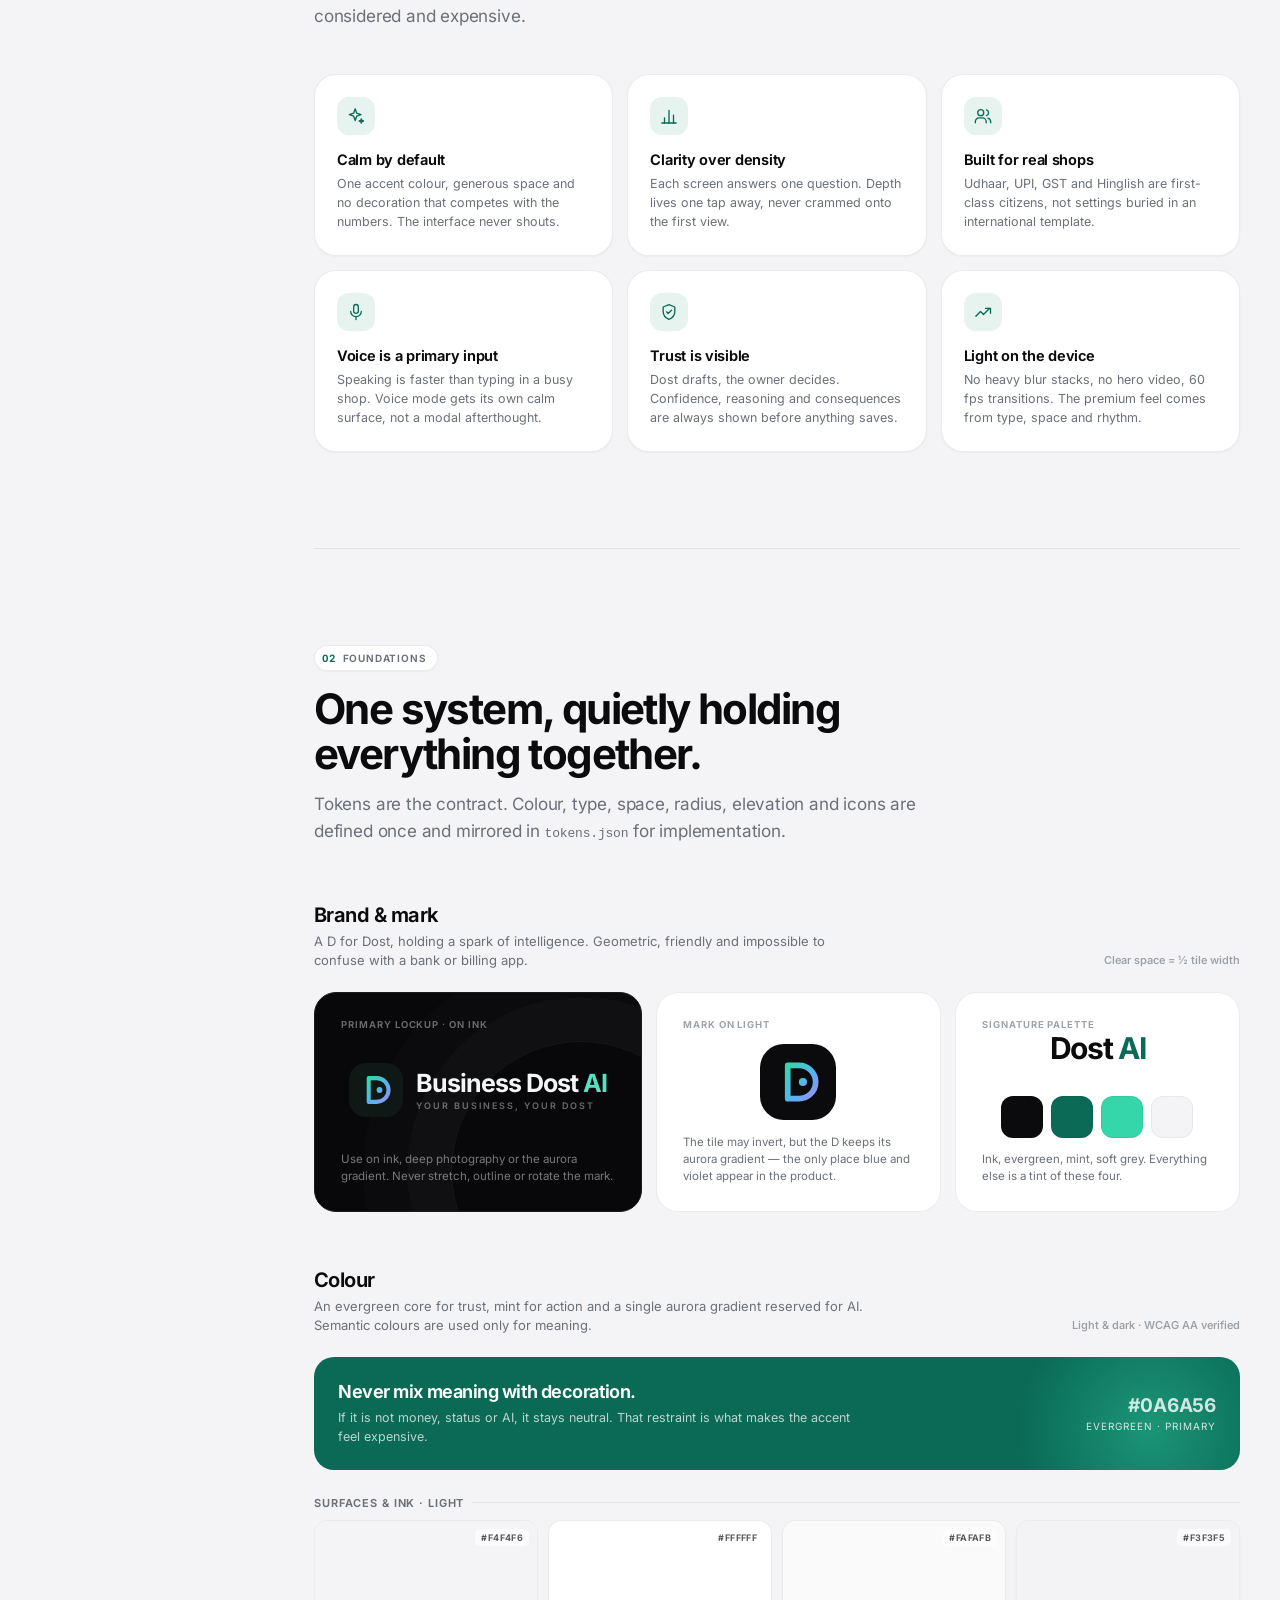
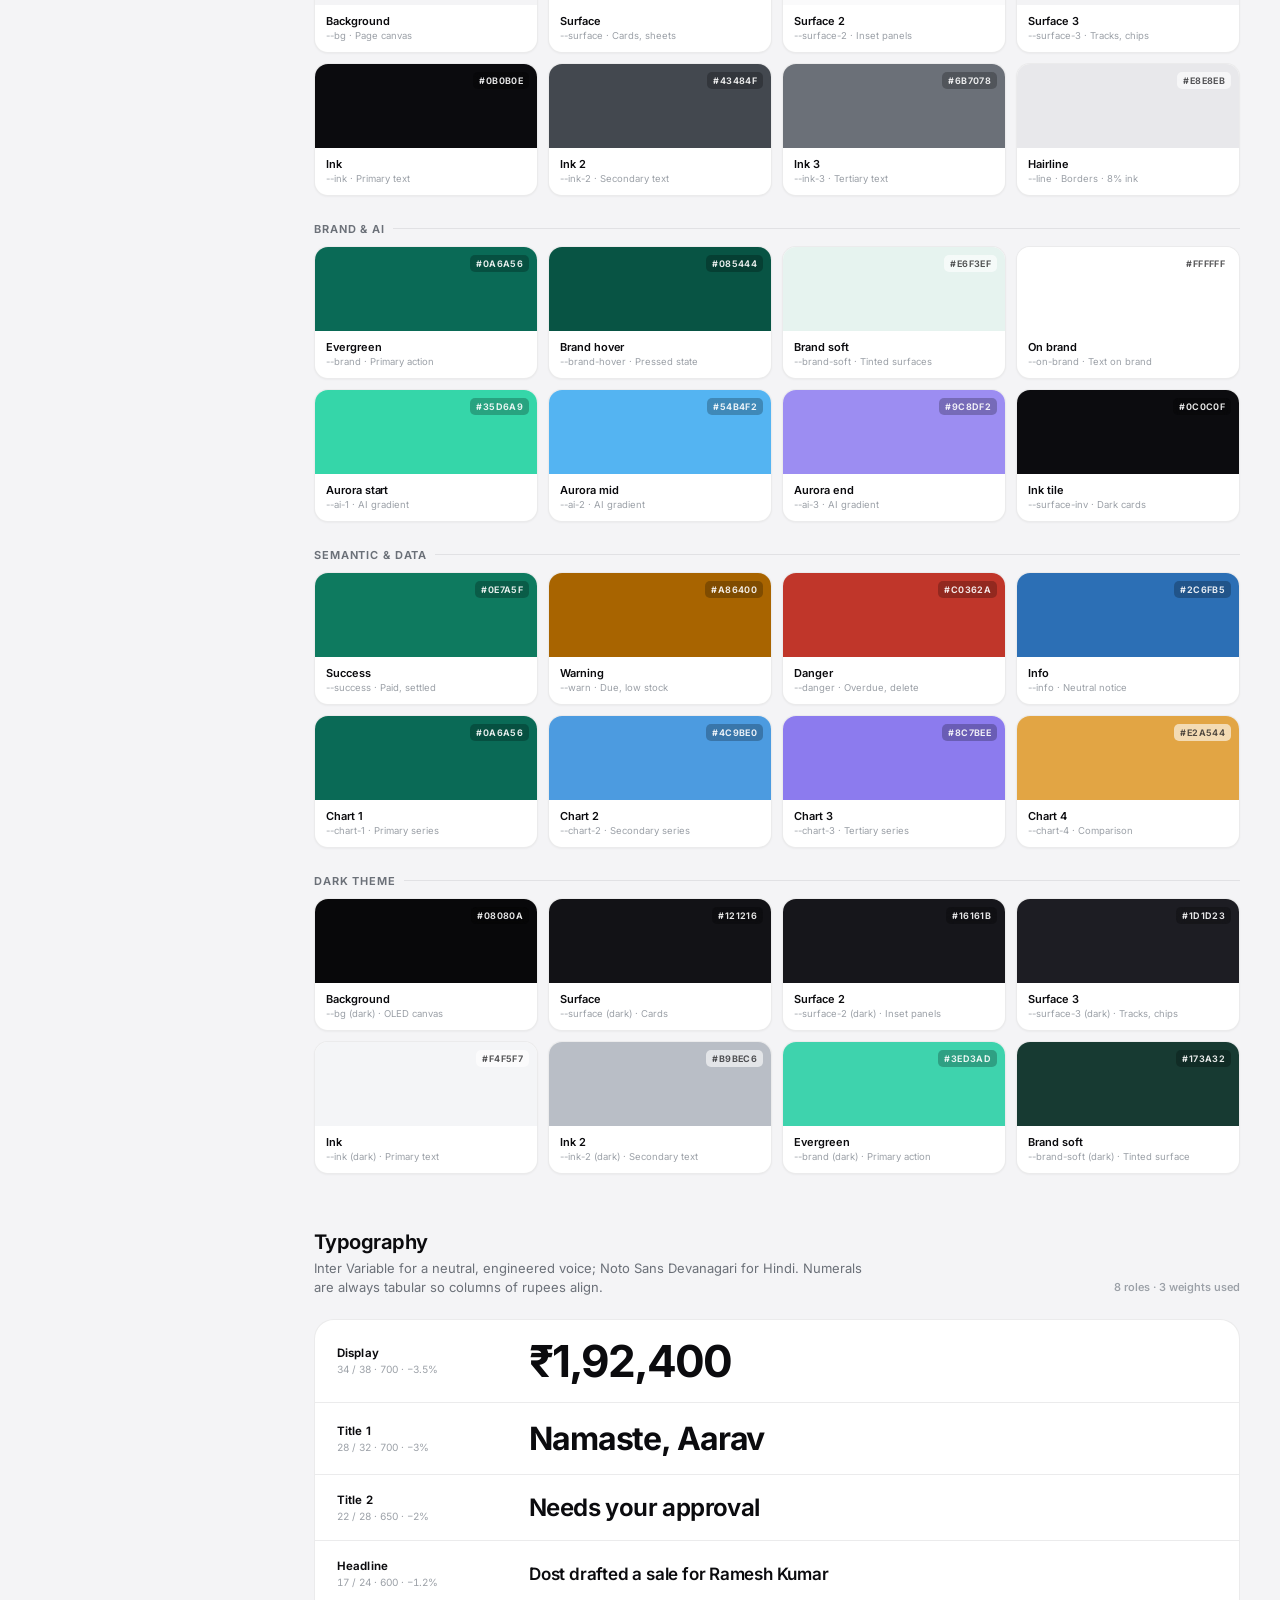
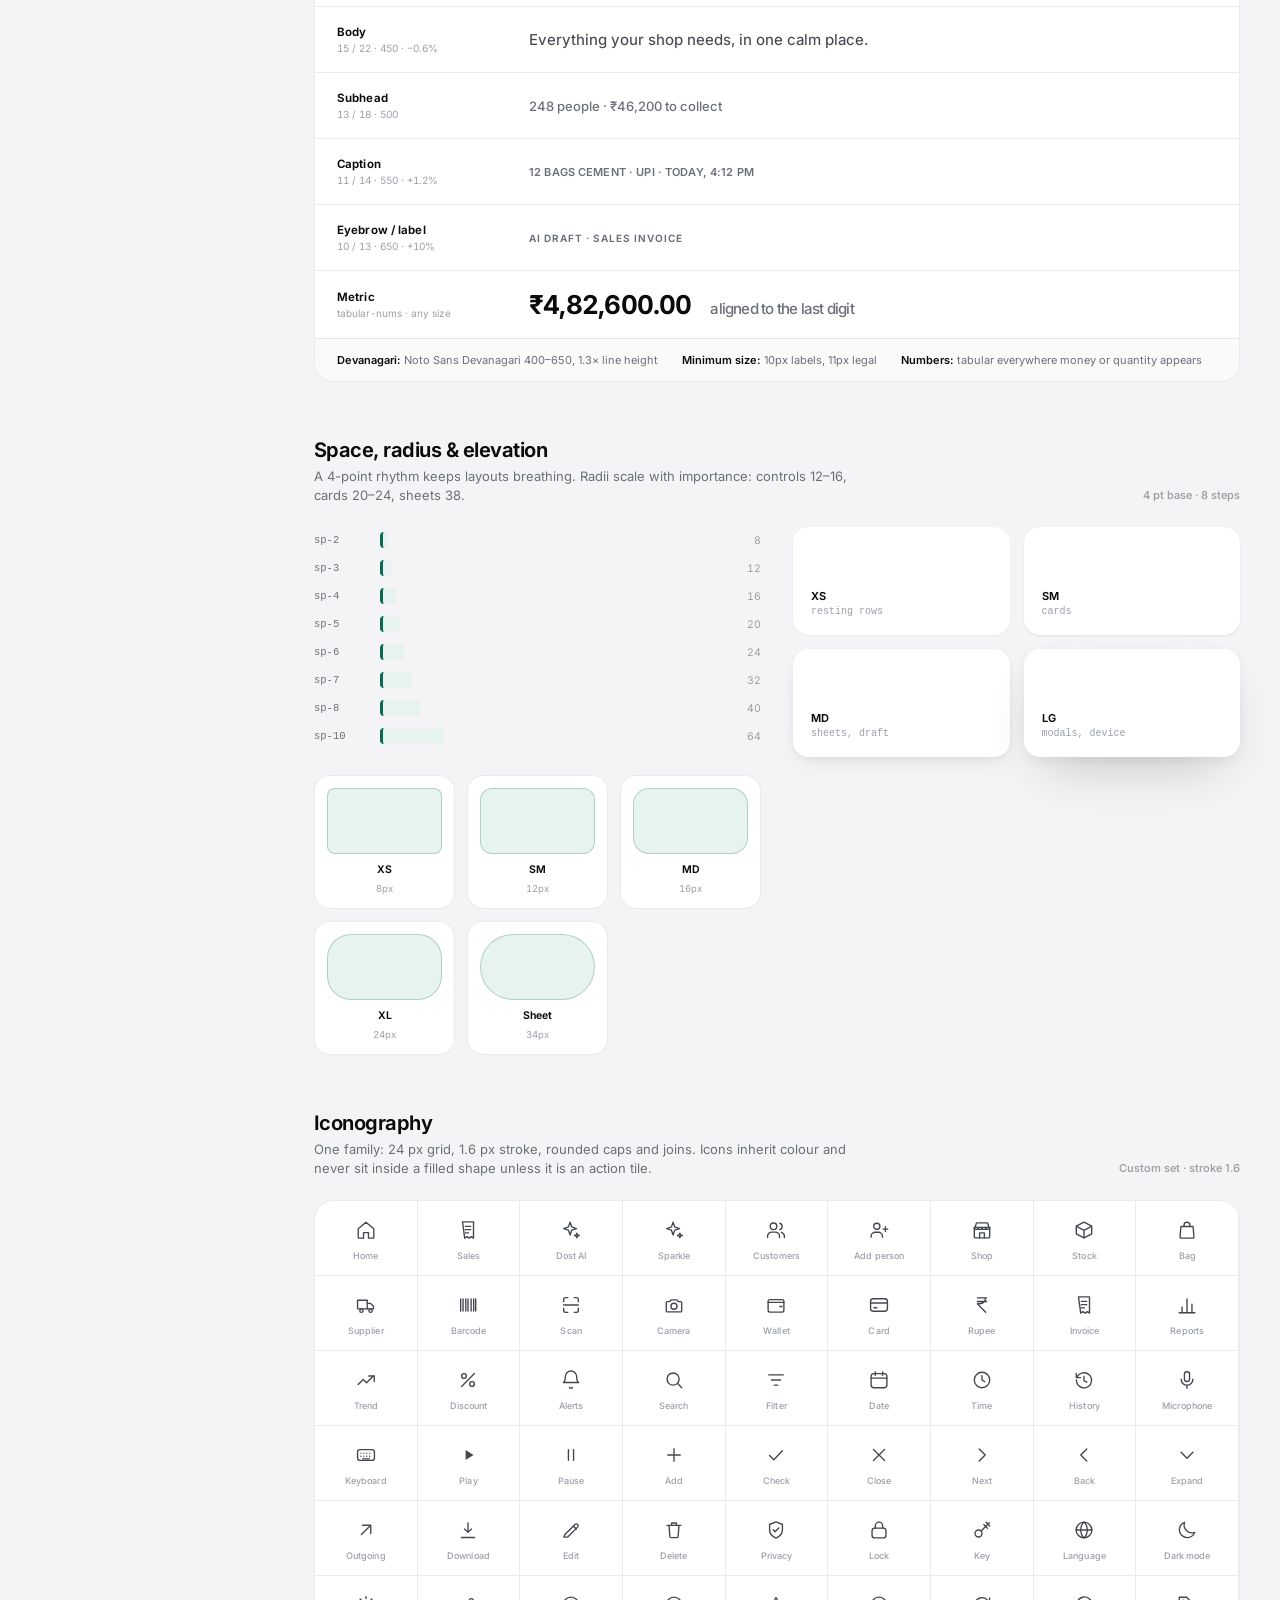
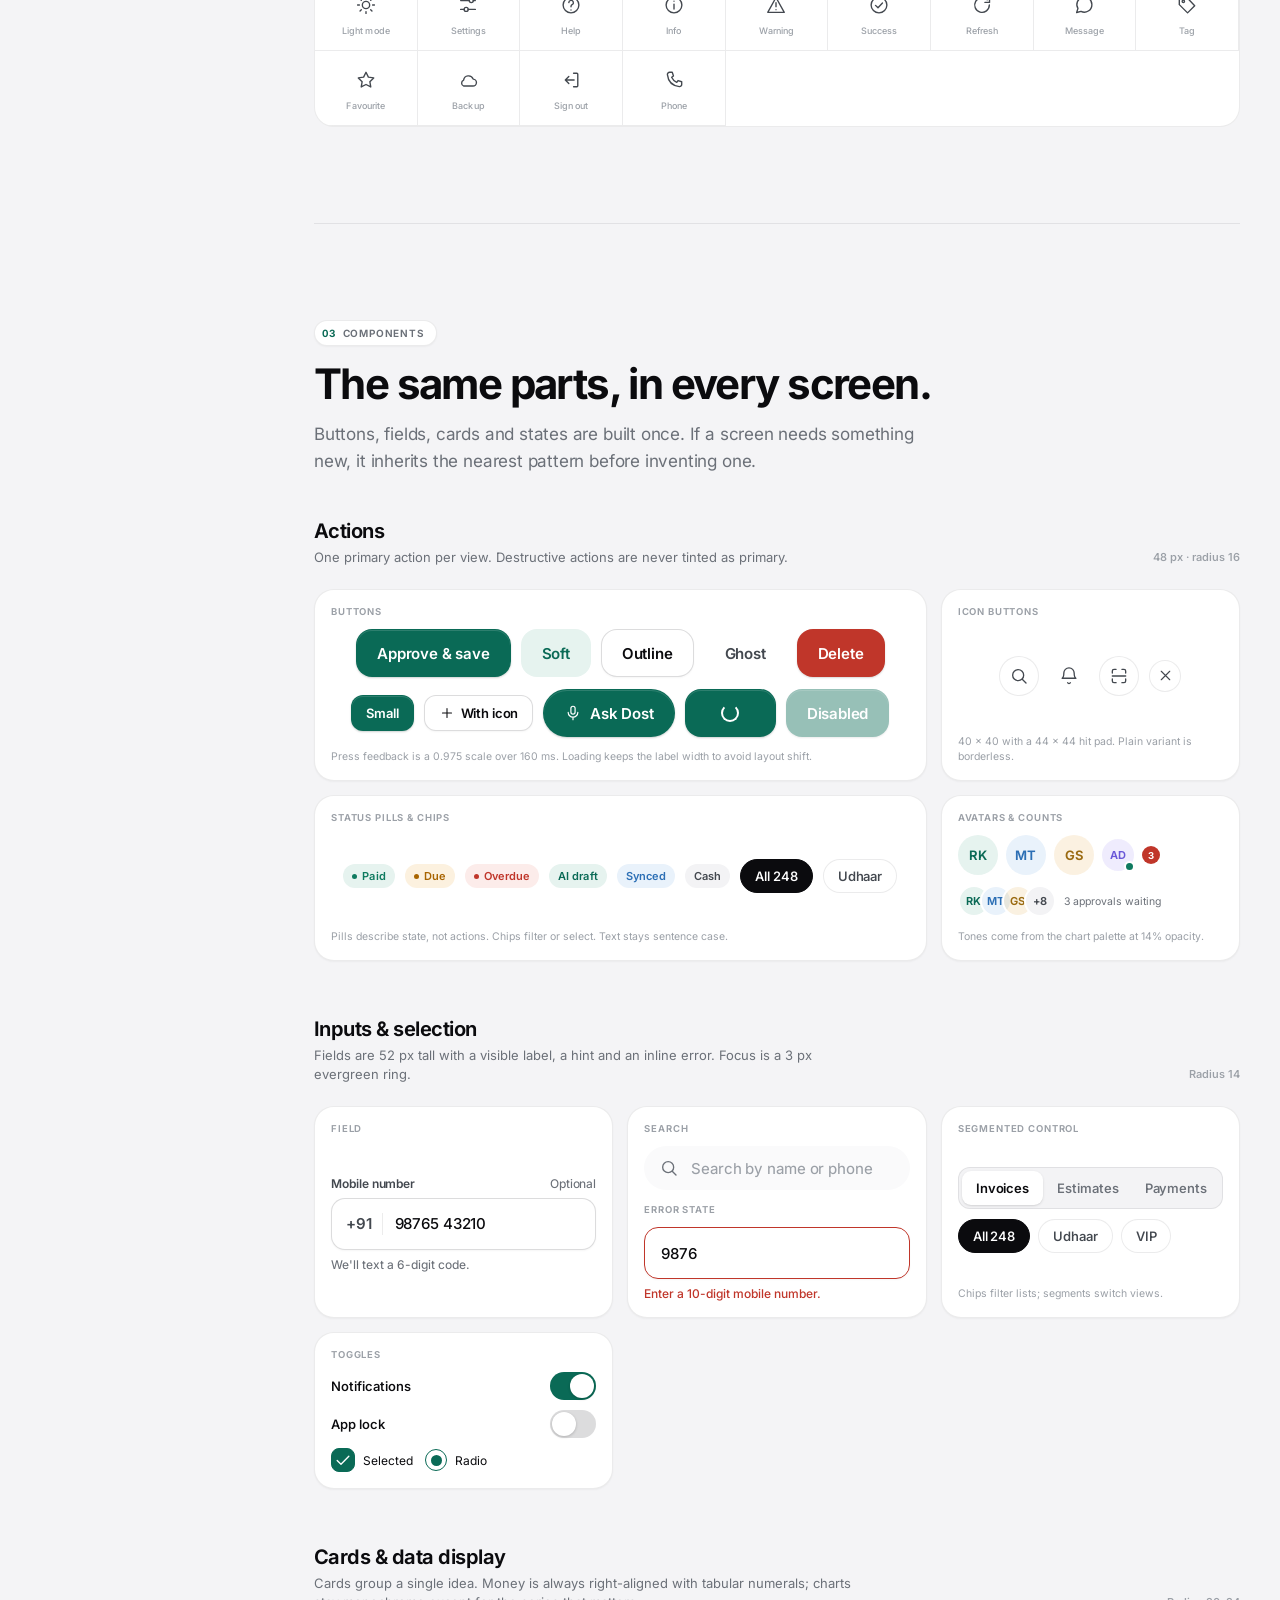
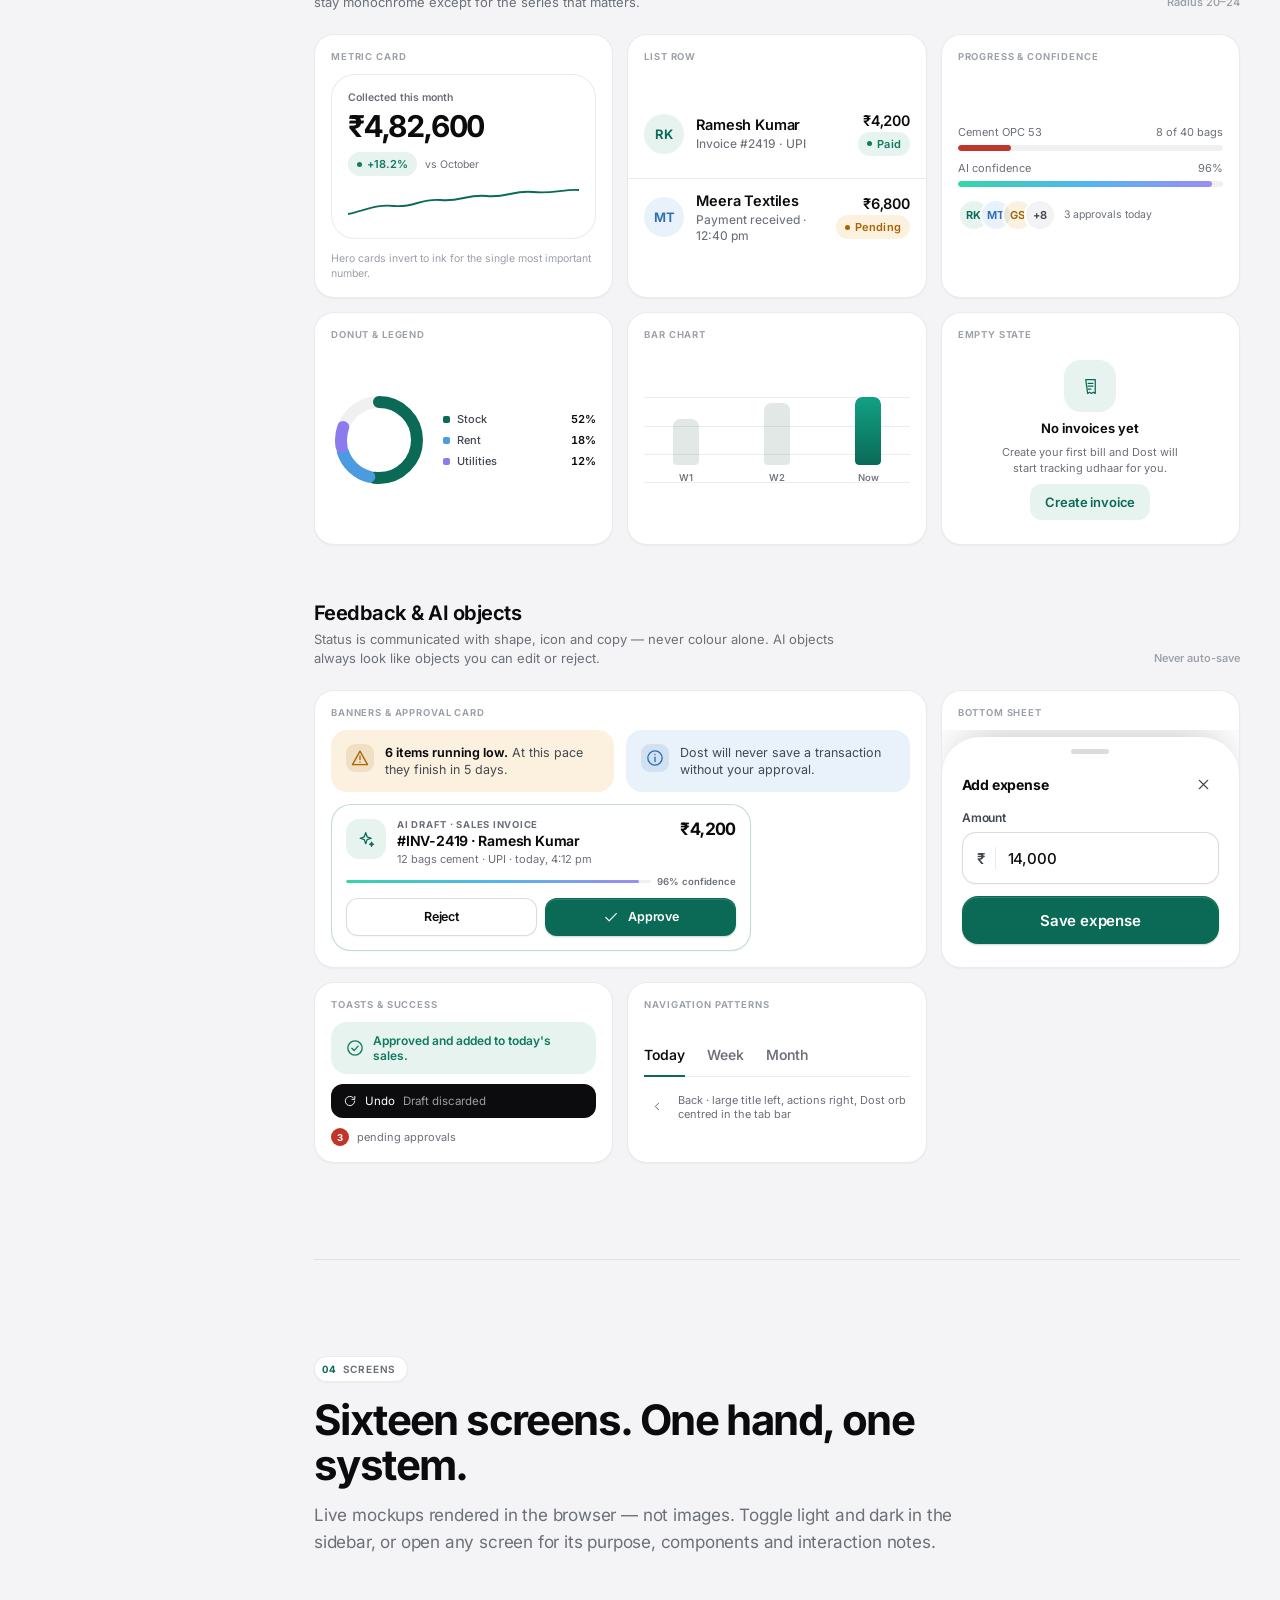
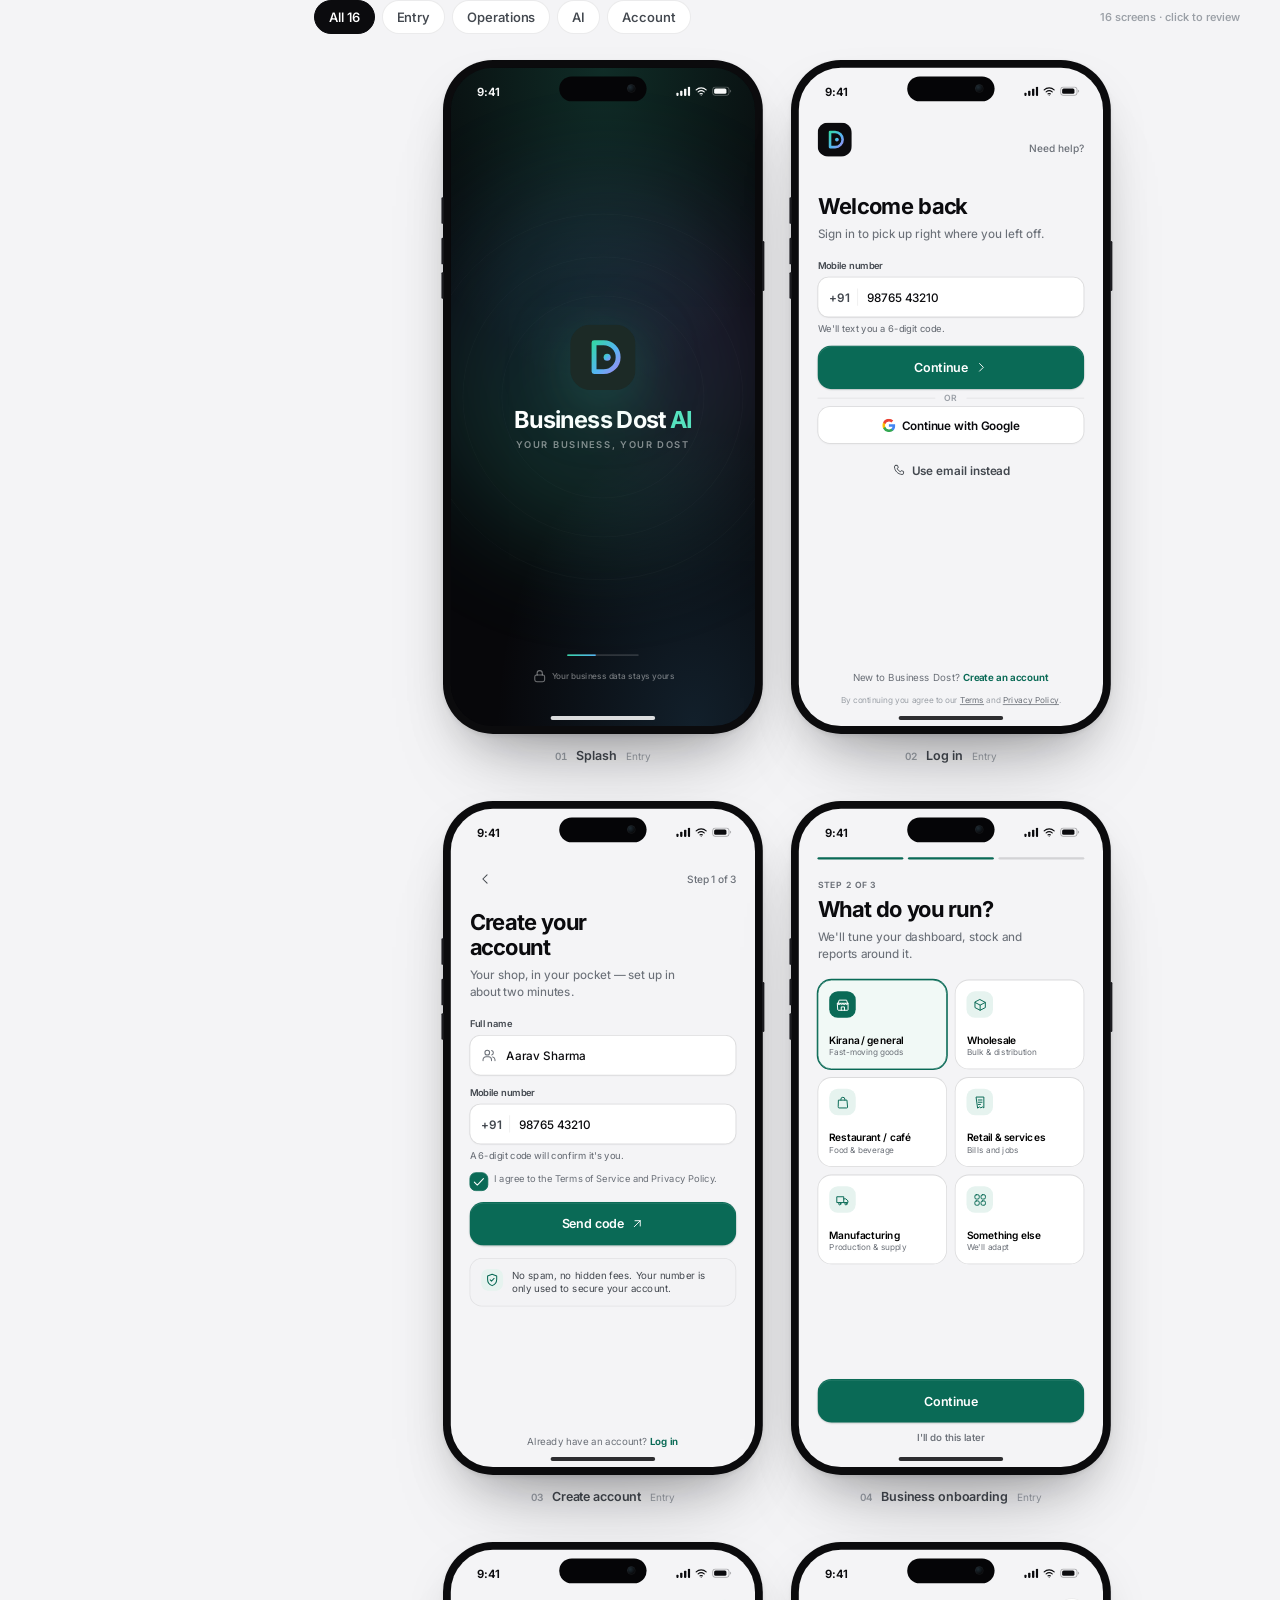
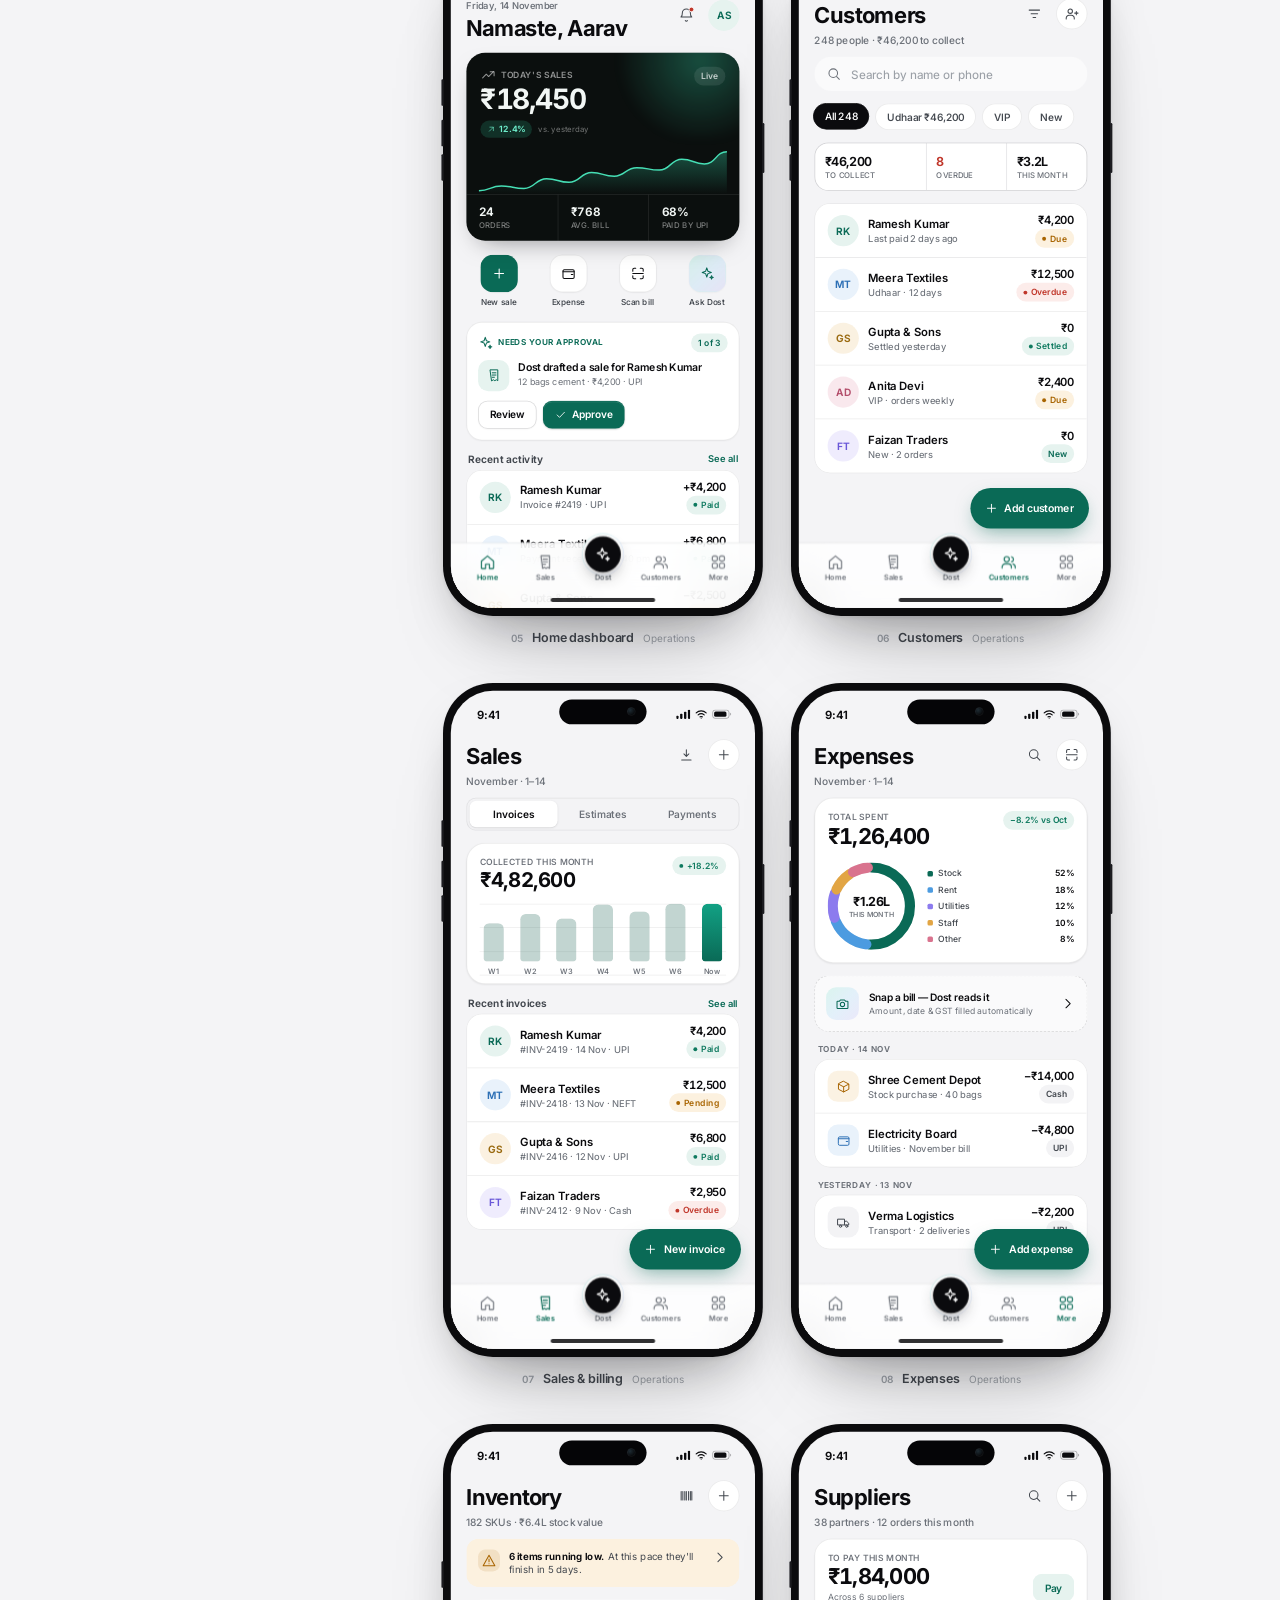
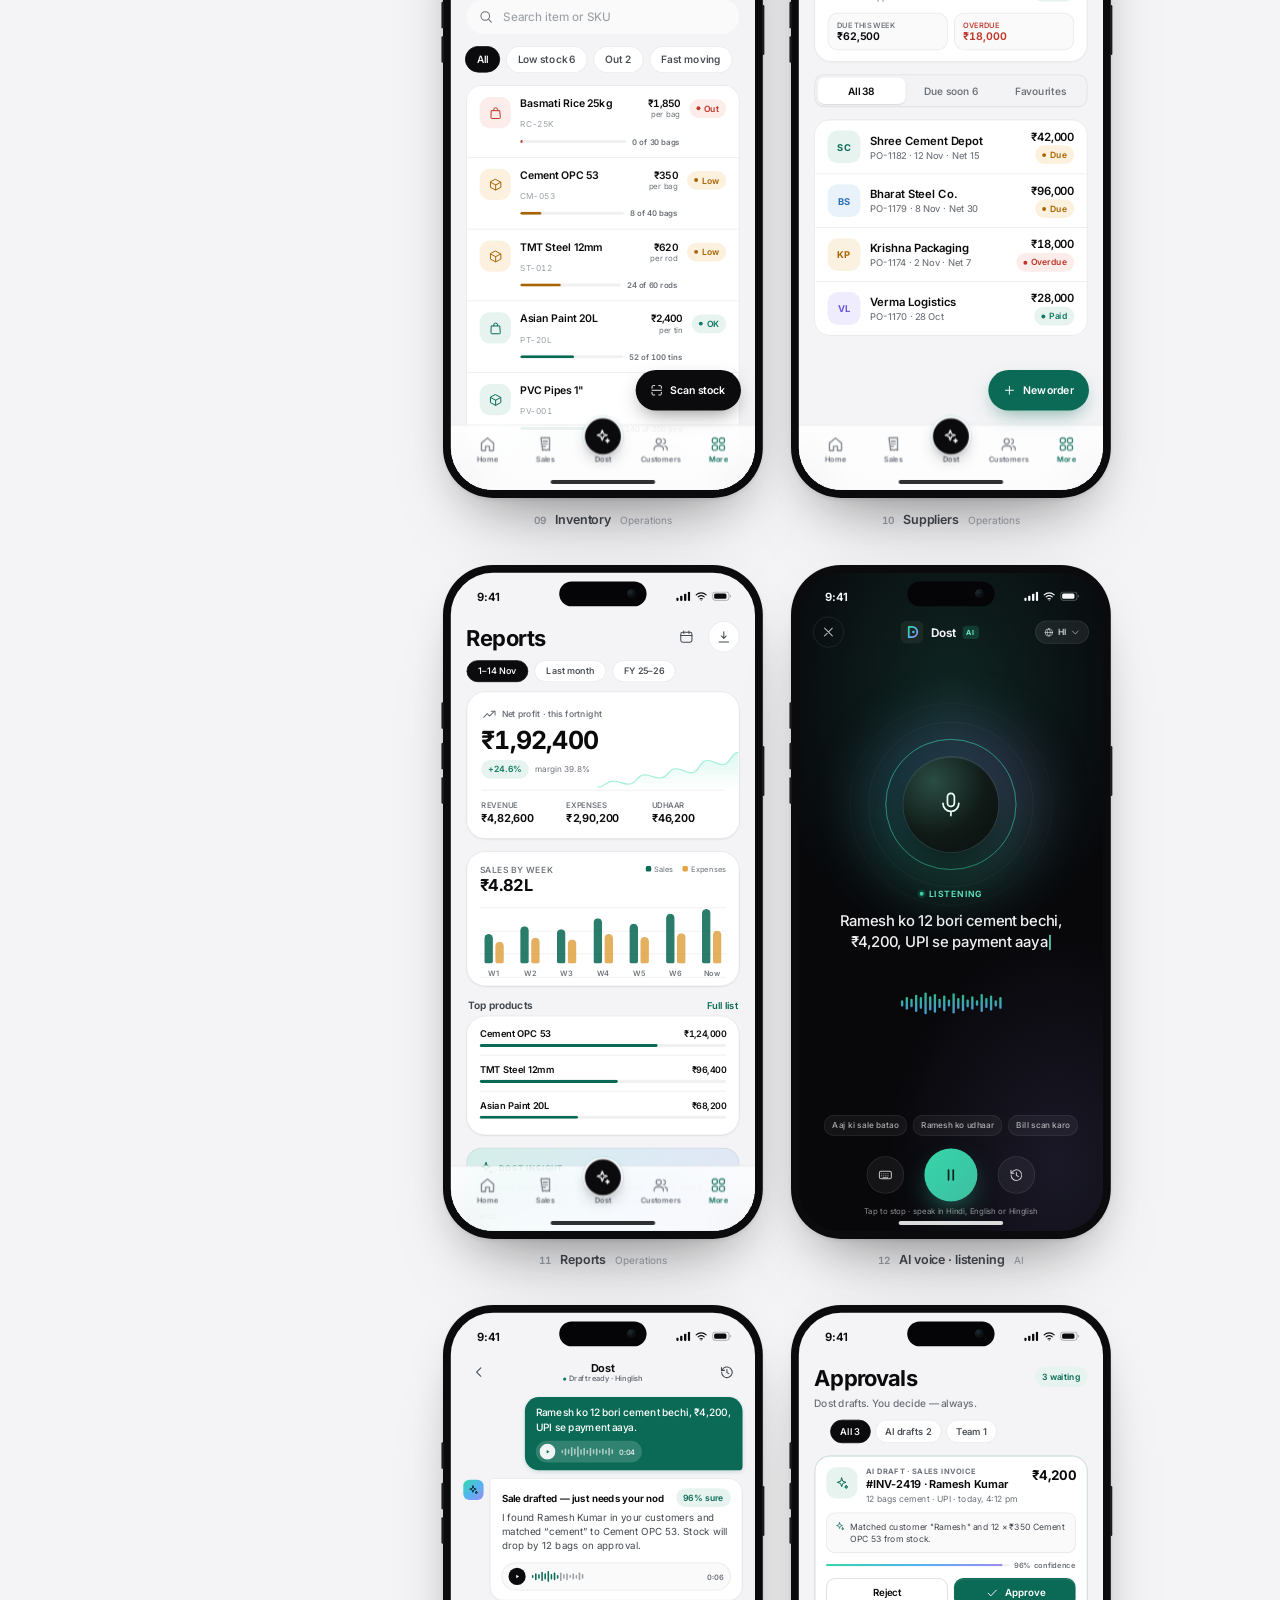
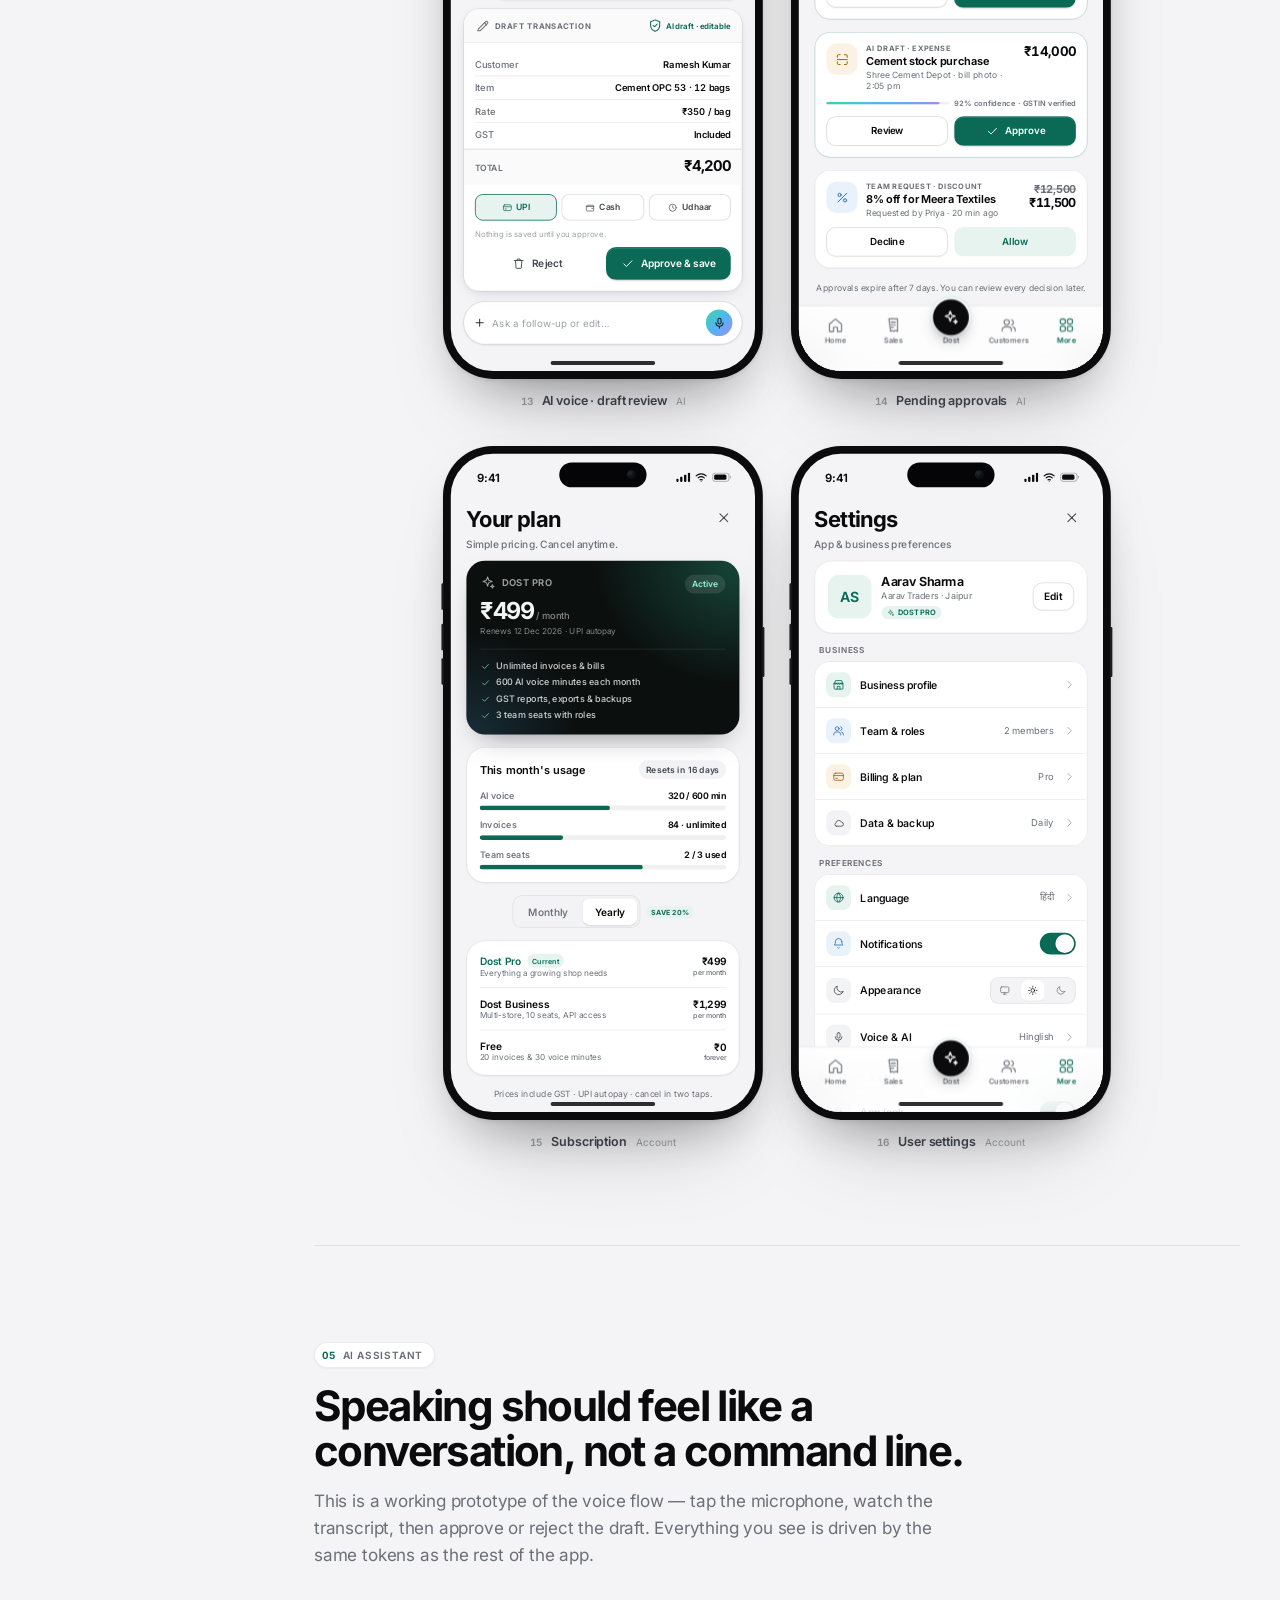
==== commit e4a261c4: "Add the live app: real speech with a real parser, real sales/stock/dues, saved locally Co-authored-b" ====
--- a/design/index.html
+++ b/design/index.html
@@ -112,6 +112,7 @@
       <a class="navlink" href="#accessibility"><span class="navlink__num">07</span>Accessibility</a>
       <a class="navlink" href="#handoff"><span class="navlink__num">08</span>Handoff</a>
       <a class="navlink navlink--app" href="app.html"><span class="navlink__num">▶</span>Open the app</a>
+      <a class="navlink navlink--app navlink--live" href="live.html"><span class="navlink__num">●</span>Live app · real data</a>
     </nav>
     <div class="rail__foot">
       <div class="rail__theme" role="group" aria-label="Colour theme">
@@ -169,6 +170,10 @@
             <a class="hero__demo" href="app.html">
               <span class="hero__demo-play"><svg class="i" aria-hidden="true"><use href="#i-arrow-up-right"/></svg></span>
               <span><b>Open the working app</b><small>Tabs, quick actions and the voice assistant all respond.</small></span>
+            </a>
+            <a class="hero__demo" href="live.html">
+              <span class="hero__demo-play"><svg class="i" aria-hidden="true"><use href="#i-mic"/></svg></span>
+              <span><b>Use the live version</b><small>Real sales, real stock, real voice — saved in your browser.</small></span>
             </a>
             <a class="hero__demo" href="demo.html">
               <span class="hero__demo-play"><svg class="i" aria-hidden="true"><use href="#i-play"/></svg></span>
--- a/design/css/site.css
+++ b/design/css/site.css
@@ -825,6 +825,7 @@
 
 /* Door into the running app */
 .navlink--app { margin-top: 8px; color: var(--brand-text); font-weight: 600; }
+.navlink--live { margin-top: 2px; }
 .navlink--app .navlink__num { color: var(--brand-text); }
 .hero__doors { display: flex; flex-wrap: wrap; gap: 4px 18px; margin-top: 18px; }
 .hero__doors .hero__demo { margin-top: 0; }
